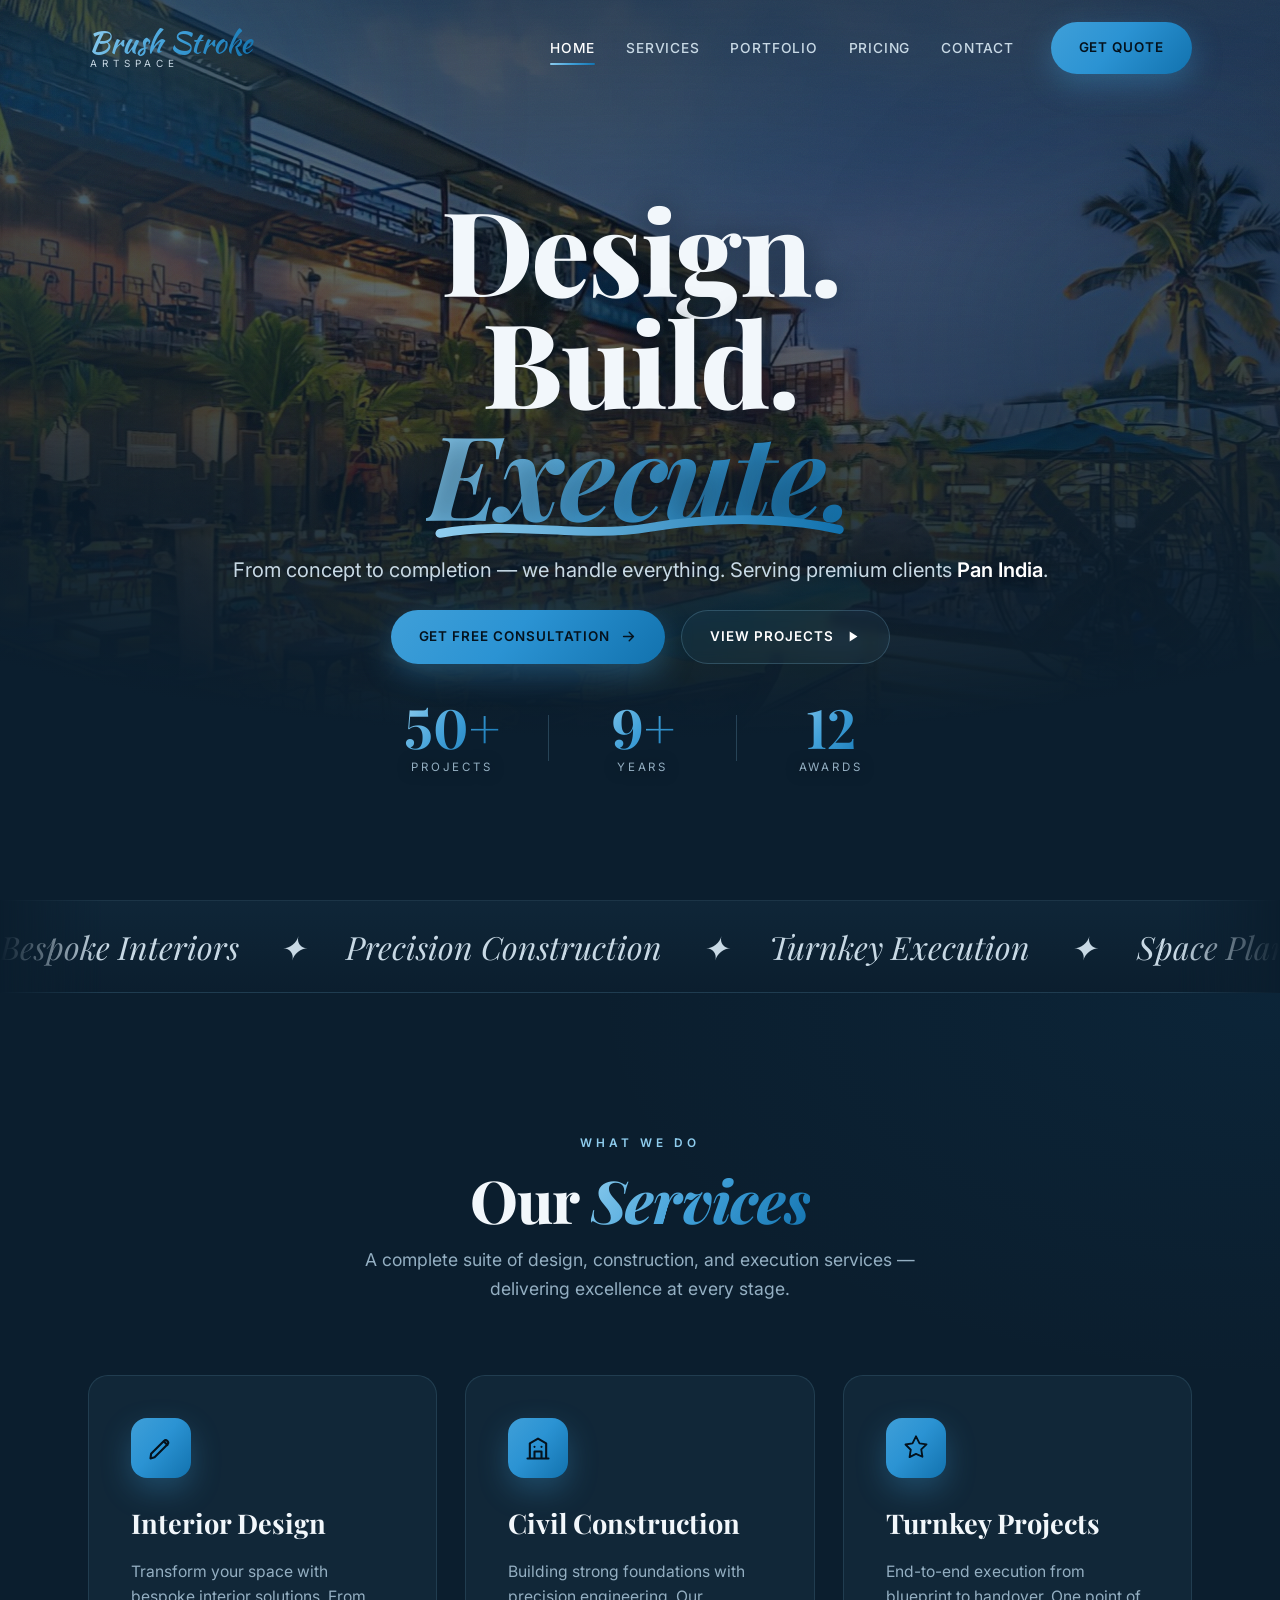
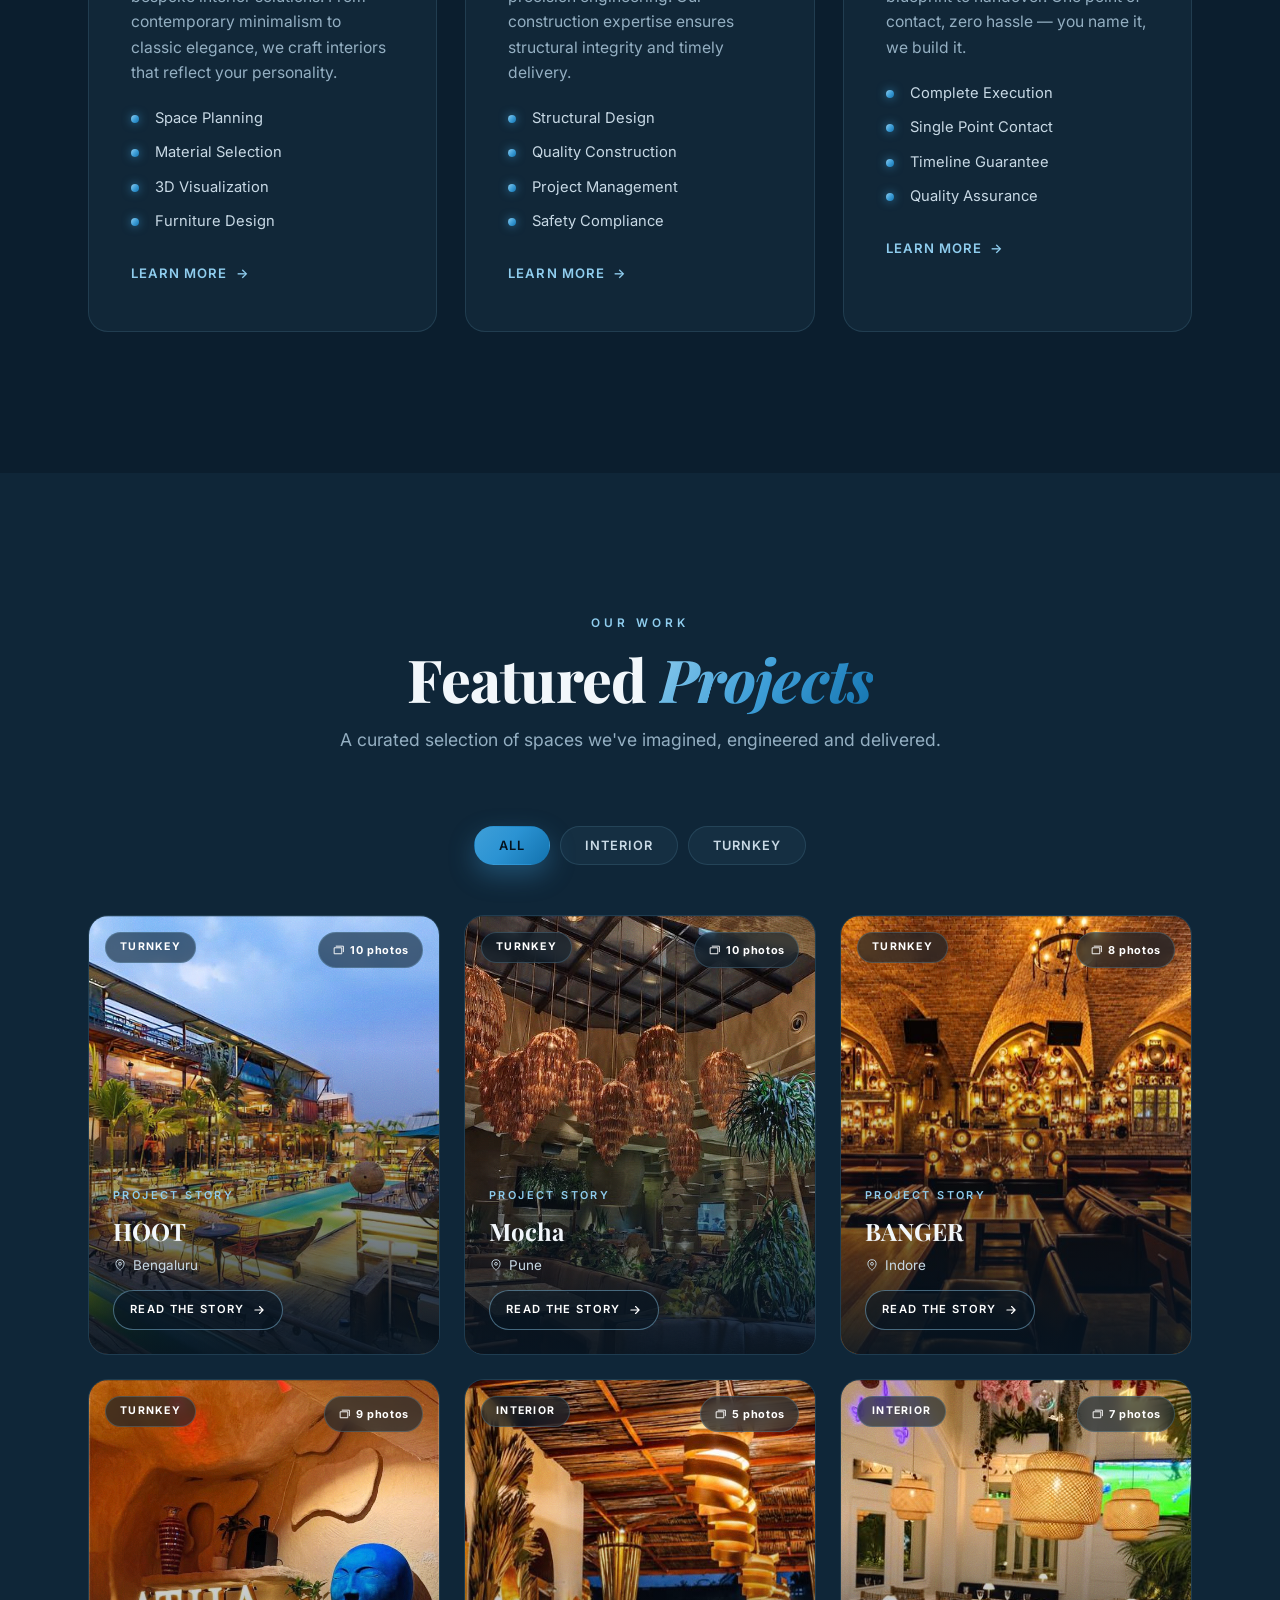
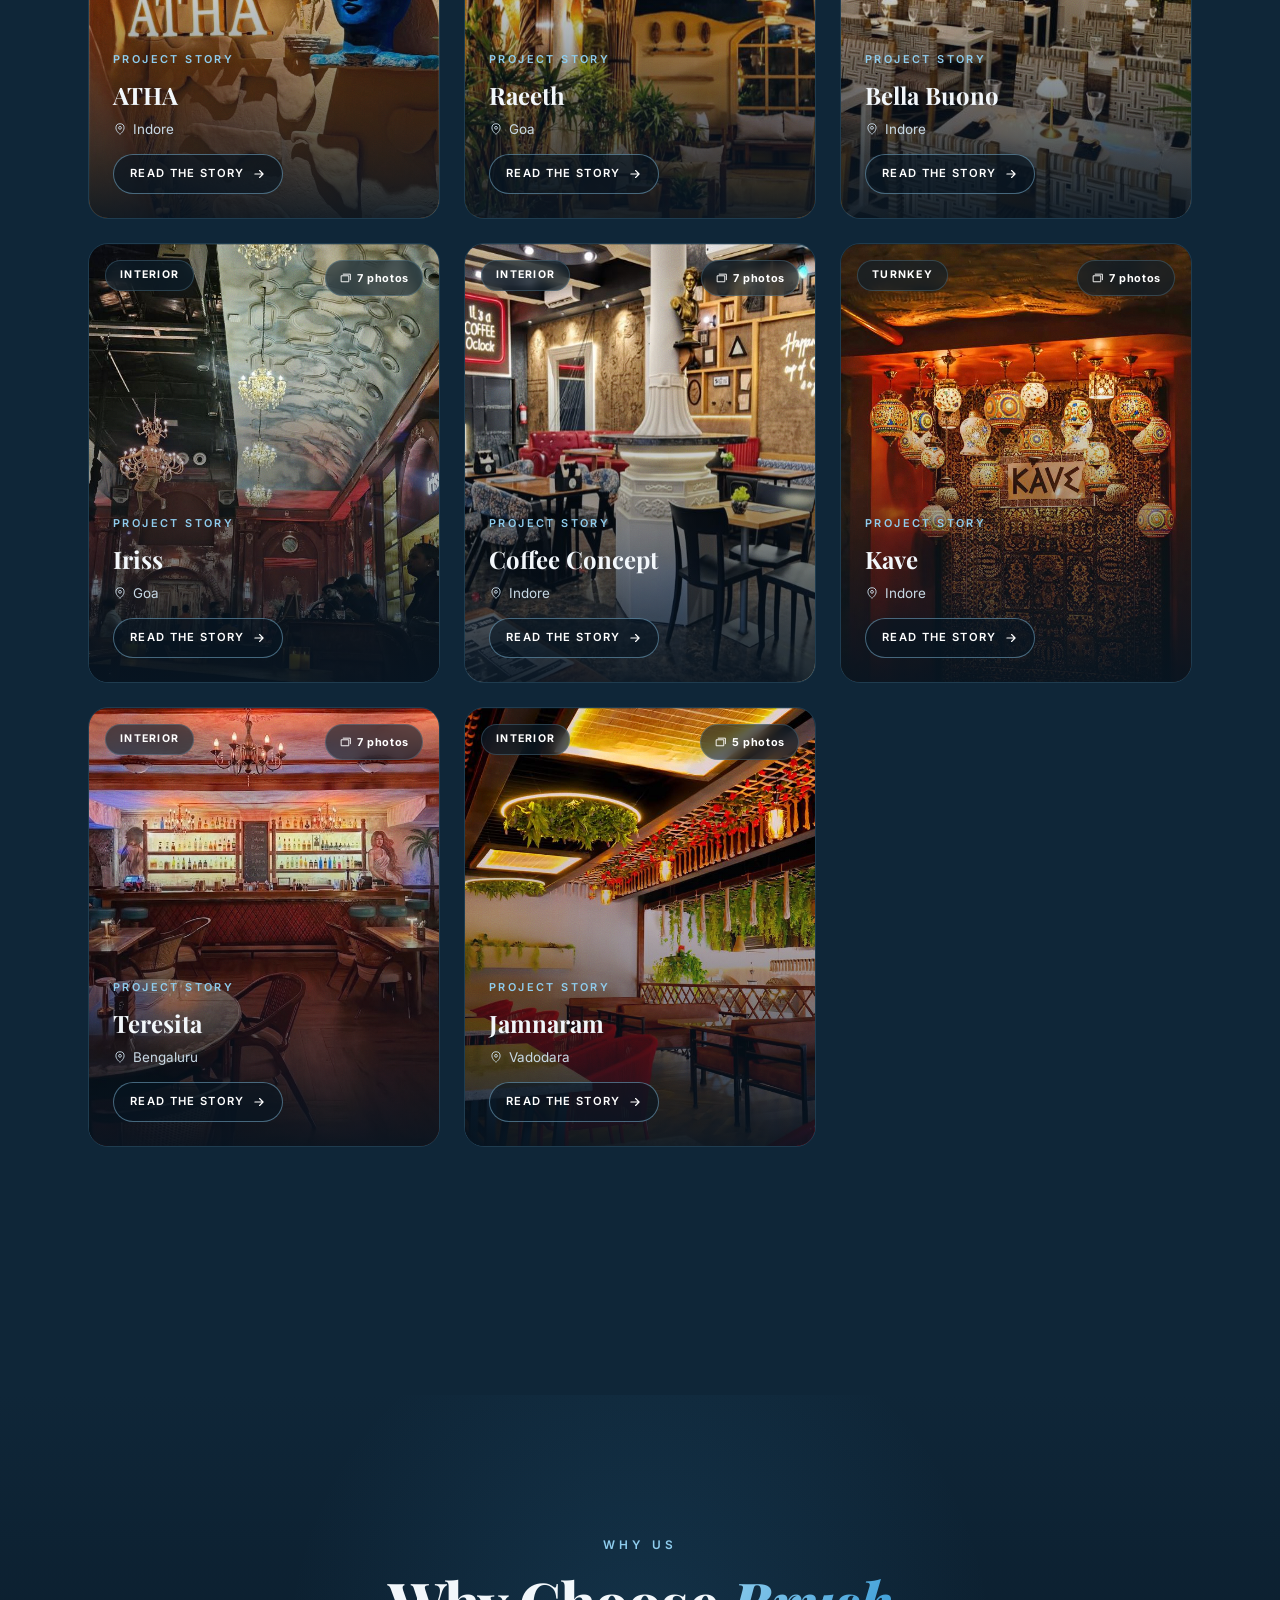
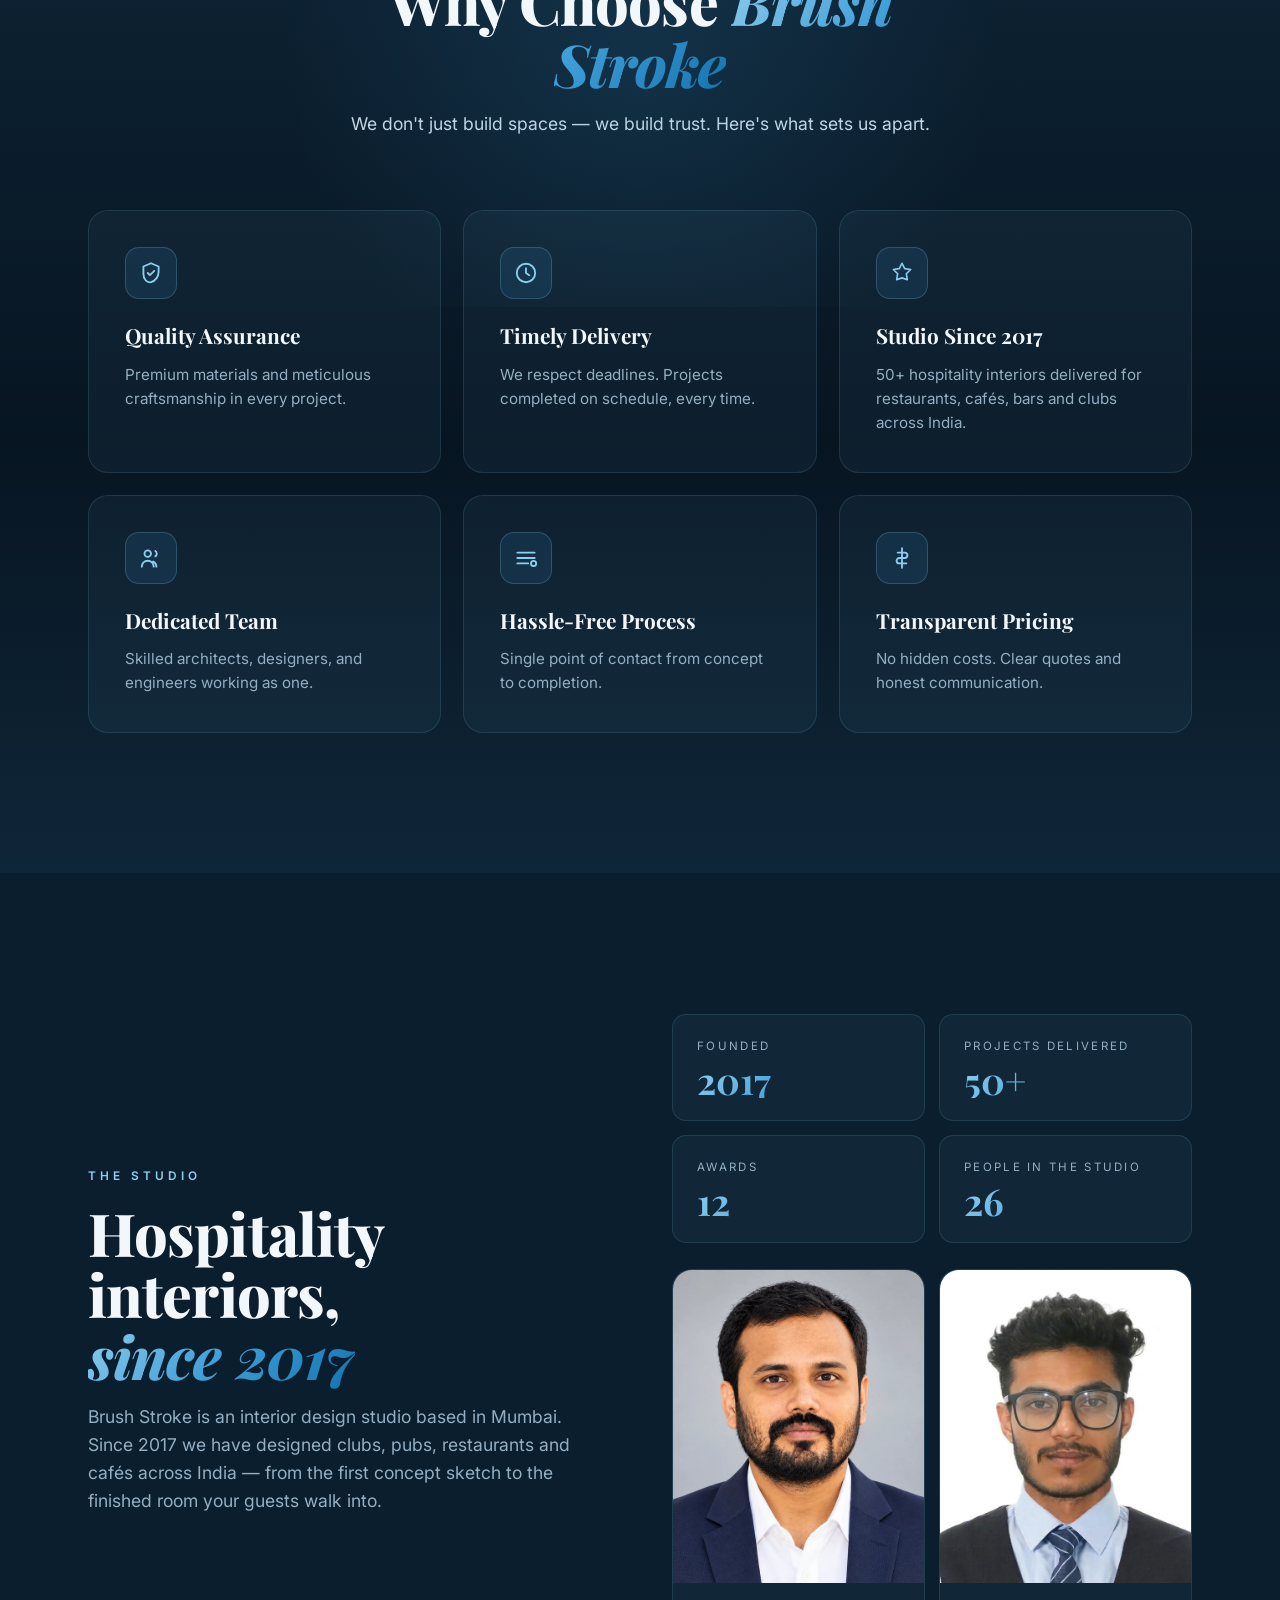
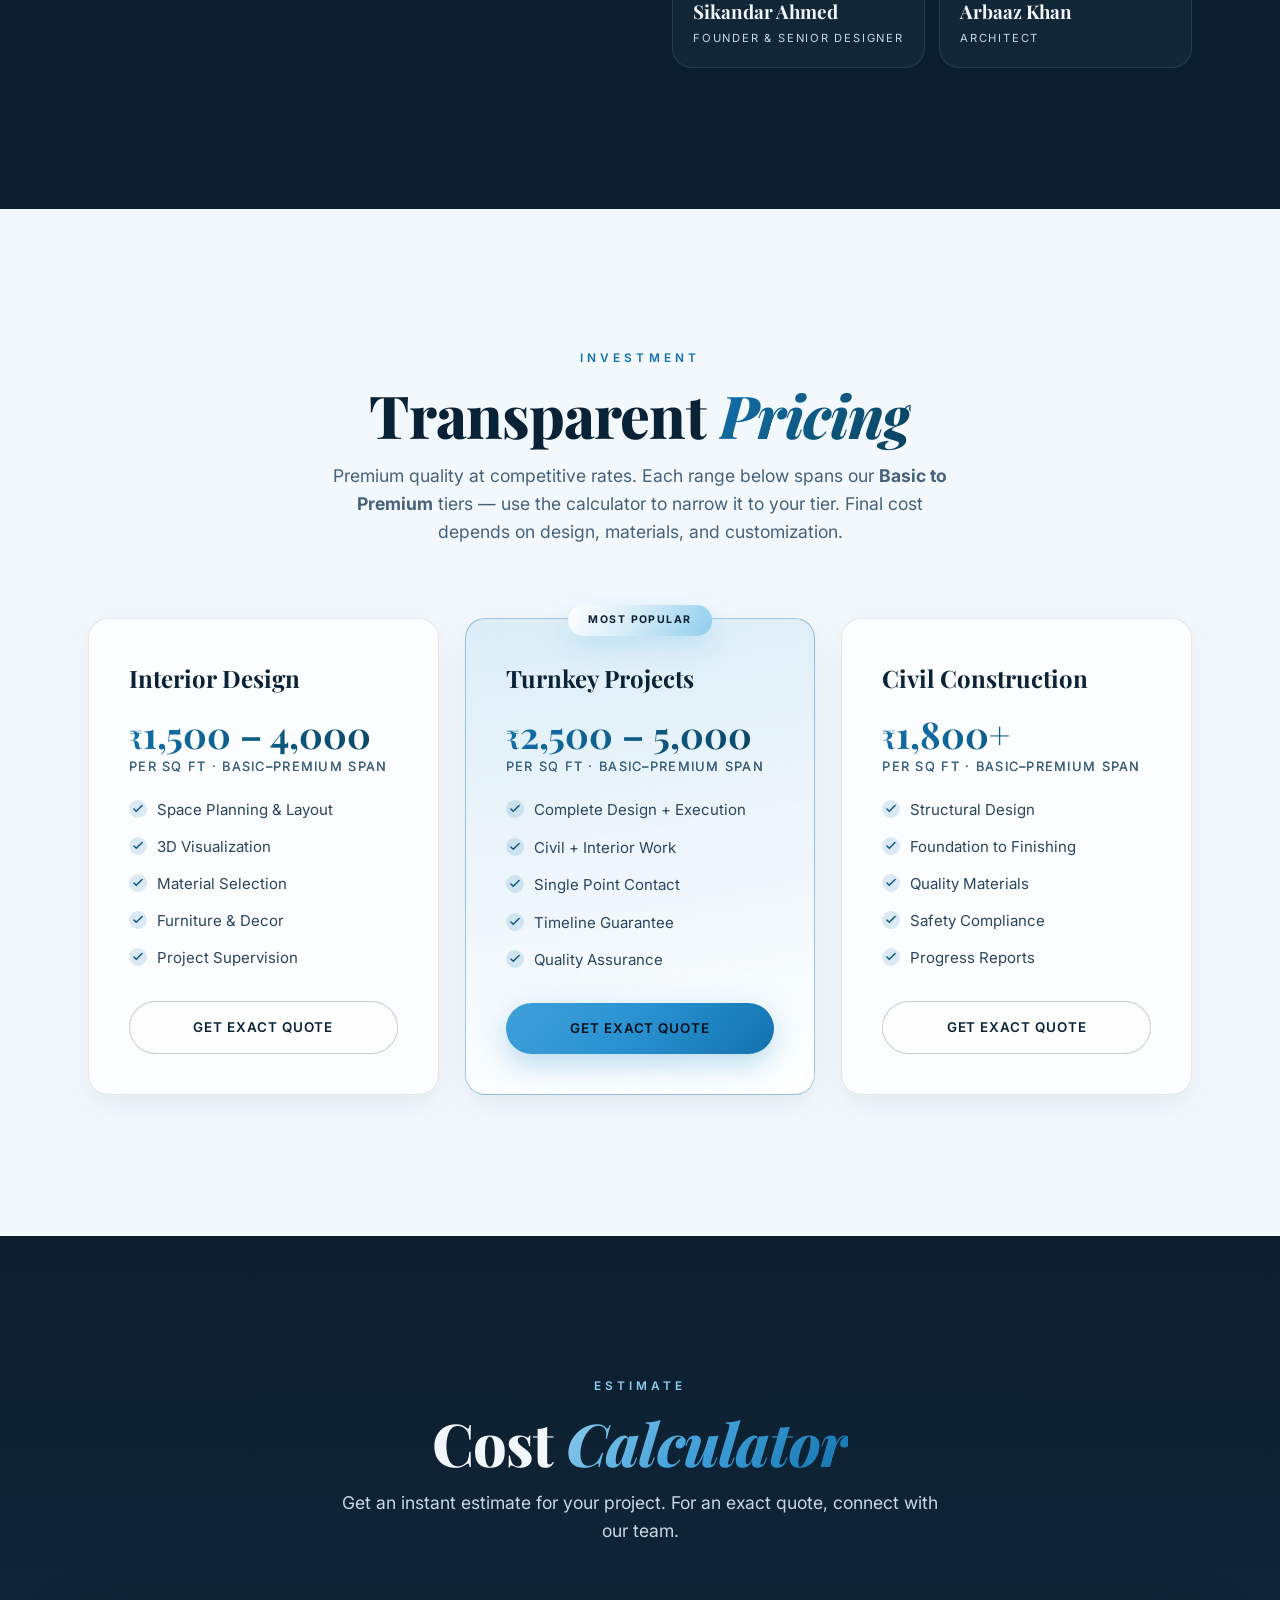
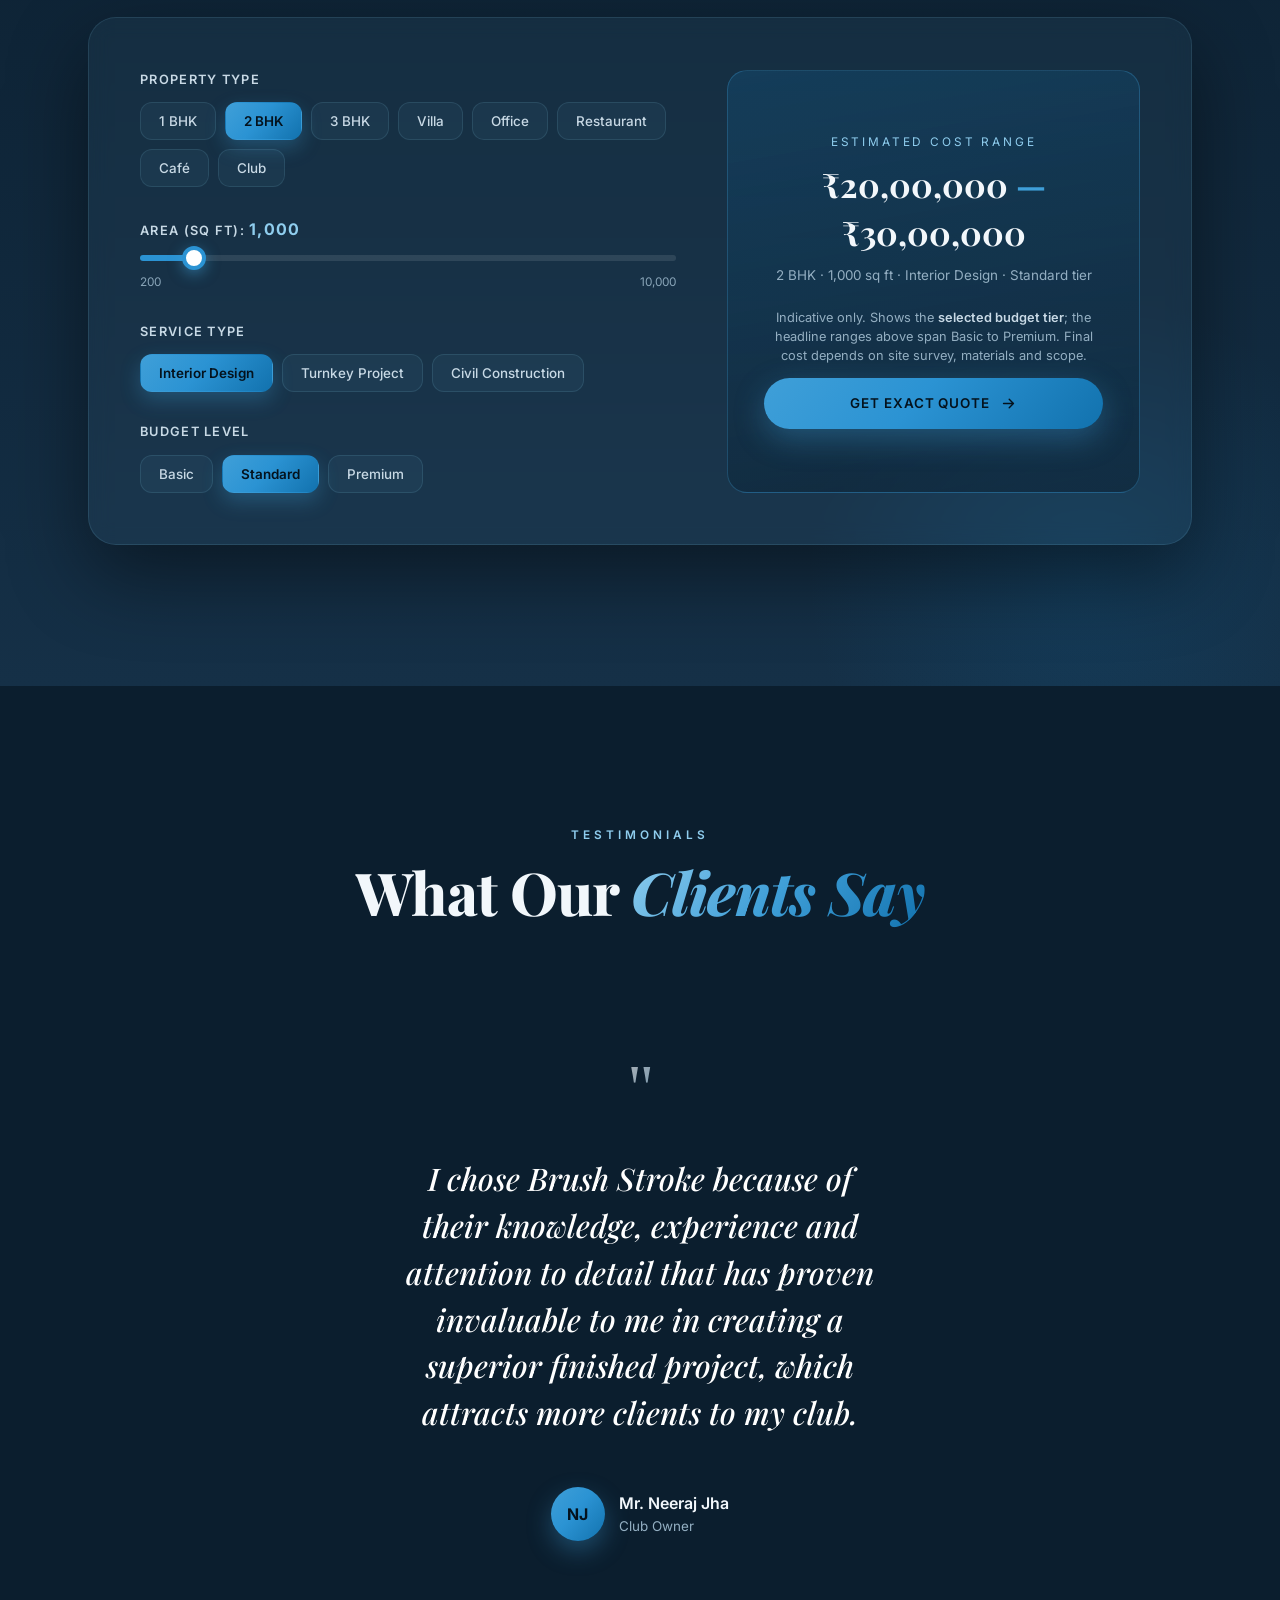
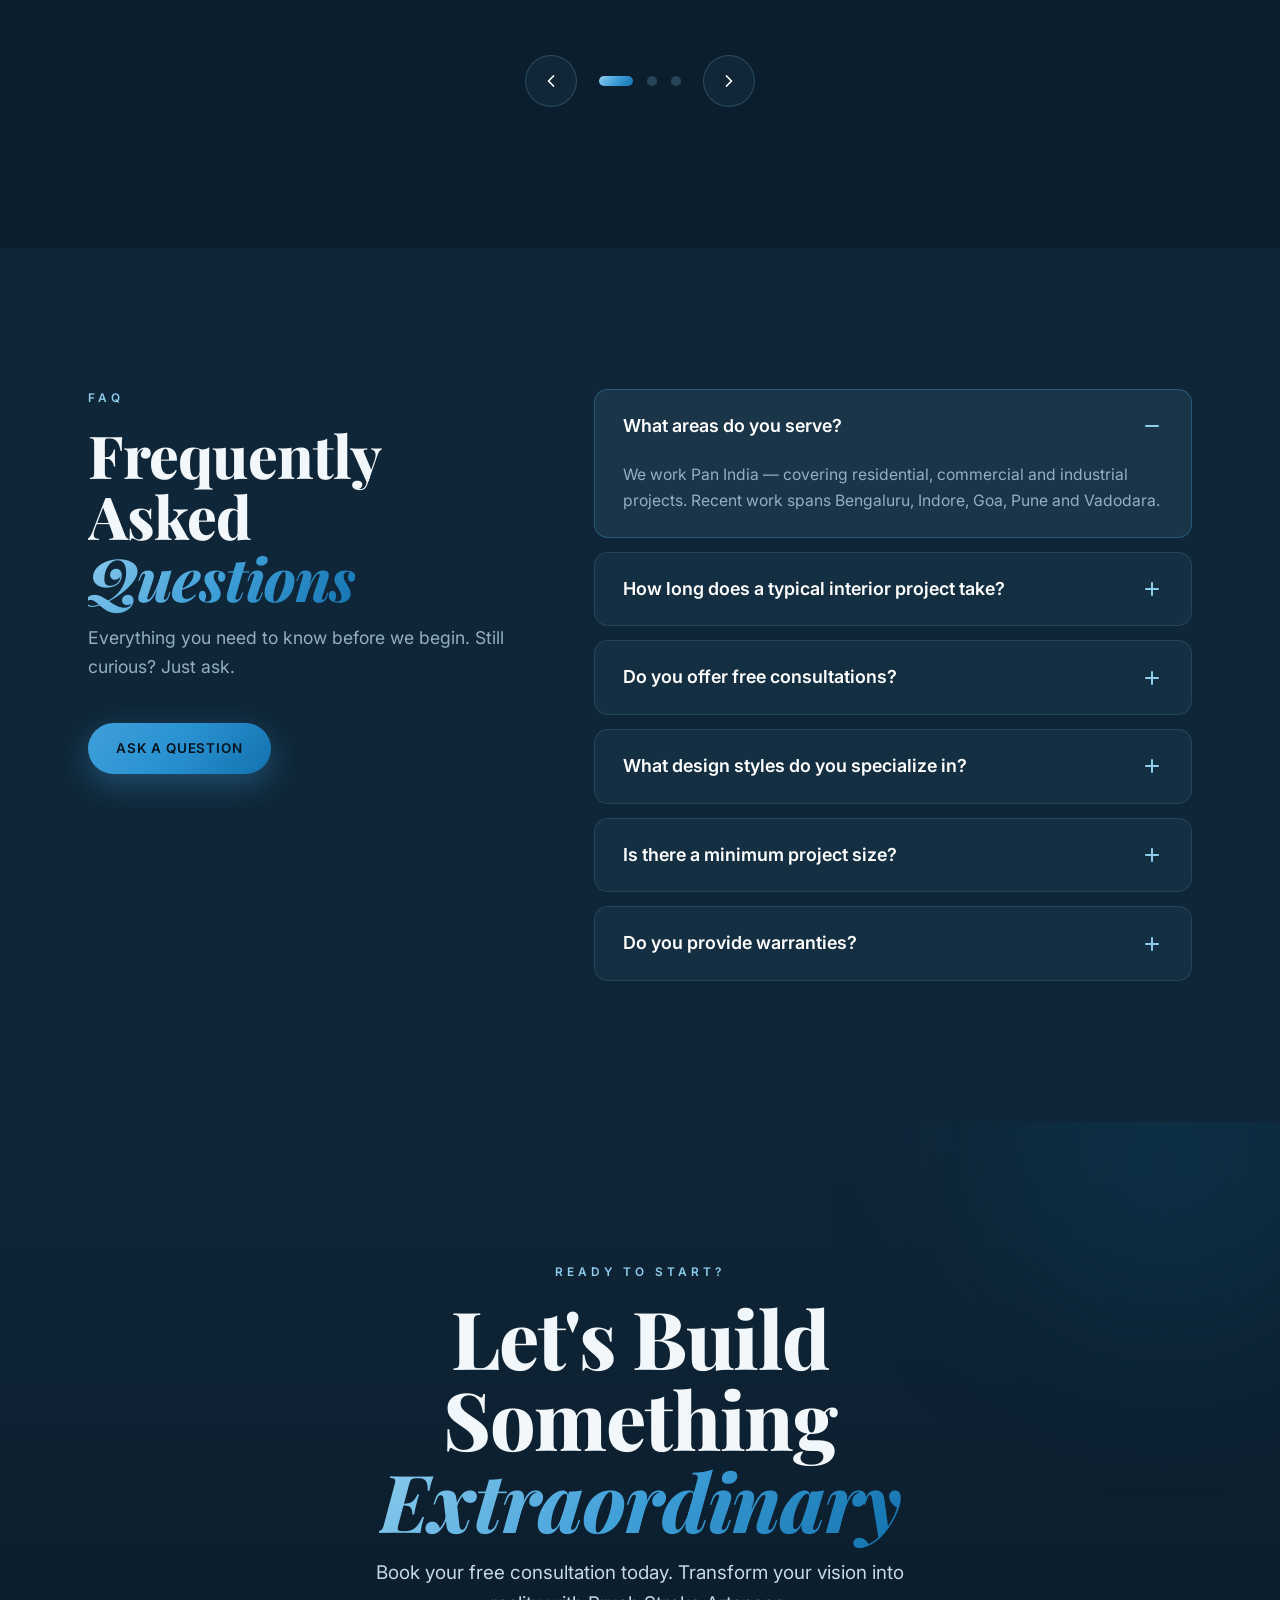
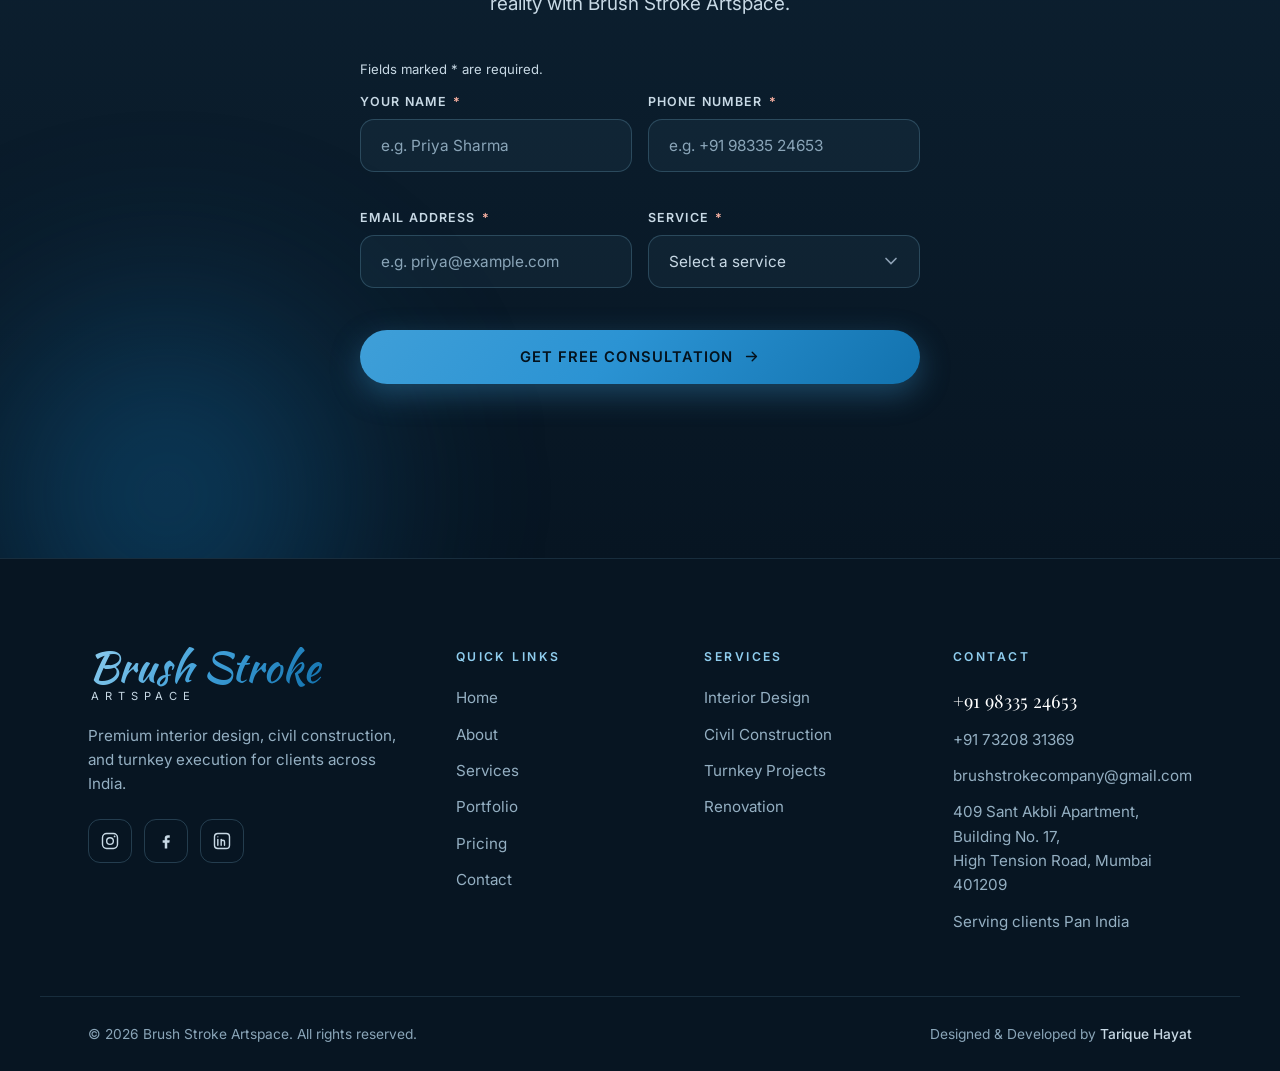
==== index.html @ a8adbb17 "added" ====
<!DOCTYPE html>
<html lang="en">
<head>
  <meta charset="UTF-8" />
  <script>document.documentElement.classList.add('js');</script>
  <meta name="viewport" content="width=device-width, initial-scale=1.0" />
  <!-- Back/Forward gets a plain crossfade instead of the forward fade-and-rise. Must run
       before first render: the cross-page transition is revealed on this (new) page. -->
  <script>addEventListener('pagereveal',function(e){var a=window.navigation&&navigation.activation;if(e.viewTransition&&a&&a.navigationType==='traverse')e.viewTransition.types.add('back')});</script>
  <meta name="theme-color" content="#0B1E2E" />
  <title>Brush Stroke — Restaurant, Café &amp; Bar Interior Designers, Mumbai</title>
  <meta name="description" content="Brush Stroke designs restaurants, cafés, bars and clubs across India — 50+ hospitality interiors since 2017. Studio in Mumbai. Book a consultation." />
  <meta property="og:title" content="Brush Stroke — Restaurant, Café &amp; Bar Interior Designers" />
  <meta property="og:description" content="50+ hospitality interiors for restaurants, cafés, bars and clubs across India since 2017. Studio in Mumbai." />
  <meta property="og:site_name" content="Brush Stroke" />
  <meta property="og:locale" content="en_IN" />
  <meta property="og:image" content="assets/og-image.jpg" />
  <meta property="og:image:width" content="1200" />
  <meta property="og:image:height" content="630" />
  <meta property="og:image:alt" content="Hoot Cafe &amp; Brewery, Bengaluru — interiors by Brush Stroke" />
  <meta name="twitter:card" content="summary_large_image" />
  <meta name="robots" content="index, follow, max-image-preview:large" />
  <meta property="og:type" content="website" />
  <link rel="icon" type="image/png" href="assets/favicon-64.png" />
  <link rel="apple-touch-icon" href="assets/apple-touch-icon.png" />
  <link rel="manifest" href="site.webmanifest" />
  <!-- Prerender a project page as soon as the visitor shows intent (hover on desktop, touch on
       phones): HTML, CSS and hero photo are ready, so the page fade starts at once. At most two
       pages are kept warm. Ignored by browsers without Speculation Rules. -->
  <script type="speculationrules">{"prerender":[{"where":{"href_matches":"/projects/*"},"eagerness":"moderate"}]}</script>
  <!-- SEO-21: only the 11 faces the page actually renders (measured via document.fonts) -->
  <!-- PERF P-04: start the first hero frame with the CSS, not after it; phones get the centre crop -->
  <link rel="preload" as="image" href="assets/portfolio/hoot/01.jpg" media="(min-aspect-ratio: 2/3)" fetchpriority="high" />
  <link rel="preload" as="image" href="assets/hero/hoot-01-m.jpg" media="(max-aspect-ratio: 2/3)" fetchpriority="high" />
  <link rel="preconnect" href="https://fonts.googleapis.com" />
  <link rel="preconnect" href="https://fonts.gstatic.com" crossorigin />
  <link href="https://fonts.googleapis.com/css2?family=Playfair+Display:ital,wght@0,400;0,700;0,800;1,500;1,700&family=Inter:wght@400;500;600;700;800&family=Kaushan+Script&display=swap" rel="stylesheet" />
  <link rel="stylesheet" href="styles.css?v=47f4d83a" />
  <!-- CLIENT PREVIEW ONLY: ?theme=light loads the proposed lighter palette.
       Remove this line (and theme-light.css) once the client decides. -->
  <script>if(/[?&]theme=light\b/.test(location.search))document.write('<link rel="stylesheet" href="theme-light.css?v=b44accf1" />');</script>
  <!-- SEO-8: structured data. Facts only from the studio's own site.
       TODO(domain): add "url", "@id", "image" and "logo" as ABSOLUTE URLs once the
       production domain is confirmed. -->
  <script type="application/ld+json">
  {
    "@context": "https://schema.org",
    "@type": [
      "LocalBusiness",
      "ProfessionalService"
    ],
    "name": "Brush Stroke Artspace",
    "alternateName": "Brush Stroke",
    "description": "Interior design studio for restaurants, cafés, bars and clubs across India. Founded in 2017, based in Mumbai.",
    "foundingDate": "2017",
    "founder": {
      "@type": "Person",
      "name": "Sikandar Ahmed",
      "jobTitle": "Founder & Senior Designer"
    },
    "employee": [
      {
        "@type": "Person",
        "name": "Arbaaz Khan",
        "jobTitle": "Architect"
      }
    ],
    "numberOfEmployees": {
      "@type": "QuantitativeValue",
      "value": 26
    },
    "telephone": "+91-98335-24653",
    "email": "brushstrokecompany@gmail.com",
    "address": {
      "@type": "PostalAddress",
      "streetAddress": "409 Sant Akbli Apartment, Building No. 17, High Tension Road",
      "addressLocality": "Mumbai",
      "addressRegion": "Maharashtra",
      "postalCode": "401209",
      "addressCountry": "IN"
    },
    "areaServed": {
      "@type": "Country",
      "name": "India"
    },
    "knowsAbout": [
      "Restaurant interior design",
      "Café interior design",
      "Bar and pub interior design",
      "Nightclub interior design",
      "Space planning",
      "Interior design consultation"
    ],
    "contactPoint": [
      {
        "@type": "ContactPoint",
        "telephone": "+91-98335-24653",
        "contactType": "customer service",
        "areaServed": "IN"
      },
      {
        "@type": "ContactPoint",
        "telephone": "+91-73208-31369",
        "contactType": "customer service",
        "areaServed": "IN"
      }
    ]
  }
  </script>
</head>
<body>
  <!-- ===================================================================
       QA-002 / QA-009 — CLAIMS PENDING OWNER APPROVAL
       SERVICE AREA — CONFIRMED BY OWNER: the business operates Pan India.
       Earlier copy said "Pune & Mumbai" throughout, which also contradicted the
       portfolio (projects in Bangalore, Indore, Goa, Vadodara and Pune; none in
       Mumbai). All service-area copy now reads Pan India. NOTE: the testimonial
       attributed to "Villa Owner, Mumbai" still has no matching Mumbai project.

       The following published statements are factual business claims that
       could NOT be independently verified during the QA audit. They are
       left exactly as the owner originally wrote them (nothing invented,
       nothing silently changed), but each requires written sign-off before
       production release:
         * "500+ Projects", "15+ Years", "98% Satisfaction"  (hero stats)
         * Named testimonials: Rahul Sharma, Priya Desai, Vikram Patel
           -> confirm these are real, consenting clients with permission
              to be quoted and attributed by name, role and city.
         * "Timeline Guarantee" / "45-90 days" / "4-8 months"  (FAQ + cards)
         * "warranties ... typically 1-10 years"                (FAQ)
         * "Quality Assurance", "Transparent Pricing", "no hidden costs"
       Guarantee/warranty wording in particular is contractual language and
       should be reviewed by the owner (and ideally legal counsel) with
       dependencies stated: scope, materials, site conditions, client
       approvals and third-party delays.
       =================================================================== -->

  <!-- ===================== PRELOADER ===================== -->
  <div class="preloader" id="preloader" aria-hidden="true">
    <span class="preloader__glow" aria-hidden="true"></span>
    <div class="preloader__inner">
      <div class="preloader__brand">
        <span class="preloader__script">
          <span class="preloader__ink">Brush Stroke</span>
          <span class="preloader__nibtrack" aria-hidden="true"><span class="preloader__nib"></span></span>
        </span>
        <svg class="preloader__underline" viewBox="0 0 440 26" preserveAspectRatio="none" aria-hidden="true">
          <path d="M8 16 C 90 6, 170 22, 250 13 S 400 4, 432 15" fill="none"
            stroke="url(#plg)" stroke-width="7" stroke-linecap="round"/>
          <defs><linearGradient id="plg" x1="0" y1="0" x2="1" y2="0">
            <stop offset="0" stop-color="#8FCDEE"/><stop offset="1" stop-color="#1272AE"/>
          </linearGradient></defs>
        </svg>
        <span class="preloader__sub">Artspace</span>
      </div>
      <div class="preloader__bar"><span></span></div>
      <p class="preloader__tag">Design&nbsp;· Build&nbsp;· Execute</p>
    </div>
  </div>


  <!-- ===================== SCROLL PROGRESS ===================== -->
  <div class="scroll-progress" id="scrollProgress" aria-hidden="true"></div>

  <!-- ===================== NAV ===================== -->
  <header class="nav" id="nav">
    <div class="container nav__wrap">
      <a href="#home" class="brand" aria-label="Brush Stroke Artspace home">
        <span class="brand__script">Brush Stroke</span>
        <span class="brand__sub">Artspace</span>
      </a>
      <nav class="nav__links" id="navLinks" aria-label="Primary">
        <a href="#home" class="nav__link is-active">Home</a>
        <a href="#services" class="nav__link">Services</a>
        <a href="#portfolio" class="nav__link">Portfolio</a>
        <a href="#pricing" class="nav__link">Pricing</a>
        <a href="#contact" class="nav__link">Contact</a>
        <a href="#contact" class="btn btn--primary nav__cta magnetic"><span>Get Quote</span></a>
      </nav>
      <button class="nav__toggle" id="navToggle" aria-label="Open menu" aria-expanded="false">
        <span></span><span></span><span></span>
      </button>
    </div>
  </header>

  <main>
    <!-- ===================== HERO ===================== -->
    <section class="hero" id="home">
      <div class="hero__bg" aria-hidden="true">
        <div class="hero__slides">
          <div class="hero__slide is-active" style="--slide:url('assets/portfolio/hoot/01.jpg');--slide-m:url('assets/hero/hoot-01-m.jpg')"></div>
          <div class="hero__slide" style="--slide:url('assets/portfolio/mocha/01.jpg');--slide-m:url('assets/hero/mocha-01-m.jpg')"></div>
          <div class="hero__slide" style="--slide:url('assets/portfolio/banger/01.jpg');--slide-m:url('assets/hero/banger-01-m.jpg')"></div>
          <div class="hero__slide" style="--slide:url('assets/portfolio/raeeth/01.jpg');--slide-m:url('assets/hero/raeeth-01-m.jpg')"></div>
          <div class="hero__slide" style="--slide:url('assets/portfolio/atha/02.jpg');--slide-m:url('assets/hero/atha-02-m.jpg')"></div>
        </div>
        <span class="hero__scrim"></span>
        <span class="blob blob--1"></span>
        <span class="blob blob--2"></span>
        <span class="blob blob--3"></span>
        <span class="grain"></span>
      </div>
      <!-- animated brush underline svg reused via class -->
      <div class="container hero__inner">
        <!-- SEO-5: the H1 is the strongest on-page signal, so it names the service and
             the sector. "Design. Build. Execute." stays as the visual tagline below it. -->
        <!-- SEO: the page's H1 stays in the markup for Google and screen readers,
             but is no longer shown on screen (removed from the design at the owner's request). -->
        <h1 class="sr-only">Restaurant, Café &amp; Bar Interior Designers in Mumbai</h1>
        <p class="hero__title">
          <span class="line reveal" data-reveal>Design.</span>
          <span class="line reveal" data-reveal data-delay="90">Build.</span>
          <span class="line line--accent reveal" data-reveal data-delay="180">
            Execute.
            <svg class="brush-underline" viewBox="0 0 420 36" preserveAspectRatio="none" aria-hidden="true">
              <path d="M6 24 C 80 10, 150 30, 220 18 S 360 8, 414 20" fill="none" stroke="url(#bg1)" stroke-width="9" stroke-linecap="round"/>
              <defs>
                <linearGradient id="bg1" x1="0" y1="0" x2="1" y2="0">
                  <stop offset="0" stop-color="#8FCDEE"/><stop offset="1" stop-color="#1272AE"/>
                </linearGradient>
              </defs>
            </svg>
          </span>
        </p>
        <p class="hero__lead reveal" data-reveal data-delay="260">
          From concept to completion — we handle everything. Serving premium clients
          <strong>Pan&nbsp;India</strong>.
        </p>
        <div class="hero__actions reveal" data-reveal data-delay="340">
          <a href="#contact" class="btn btn--primary magnetic"><span>Get Free Consultation</span>
            <svg viewBox="0 0 24 24" class="btn__ico"><path d="M5 12h14M13 6l6 6-6 6" fill="none" stroke="currentColor" stroke-width="2" stroke-linecap="round" stroke-linejoin="round"/></svg>
          </a>
          <a href="#portfolio" class="btn btn--ghost magnetic"><span>View Projects</span>
            <svg viewBox="0 0 24 24" class="btn__ico"><path d="M8 5v14l11-7z" fill="currentColor"/></svg>
          </a>
        </div>

        <div class="hero__stats">
          <!-- QA-001: the resting value in the DOM MUST be the real figure. The counter
               animates up from 0 at runtime; if JS, the observer or rAF never run, the
               correct number is still what the user (and any crawler) sees. Never "0".
               QA-002: these three figures are UNVERIFIED business claims pending owner sign-off. -->
          <div class="stat reveal" data-reveal data-delay="420">
            <span class="stat__num" data-count="50" data-suffix="+">50+</span>
            <span class="stat__label">Projects</span>
          </div>
          <span class="stat__divider" aria-hidden="true"></span>
          <div class="stat reveal" data-reveal data-delay="480">
            <span class="stat__num" data-count="9" data-since="2017" data-suffix="+">9+</span>
            <span class="stat__label">Years</span>
          </div>
          <span class="stat__divider" aria-hidden="true"></span>
          <div class="stat reveal" data-reveal data-delay="540">
            <span class="stat__num" data-count="12" data-suffix="">12</span>
            <span class="stat__label">Awards</span>
          </div>
        </div>
      </div>

      <a href="#services" class="scroll-cue" aria-label="Scroll to services">
        <span class="scroll-cue__mouse"><span></span></span>
        <span class="scroll-cue__txt">Scroll</span>
      </a>
    </section>

    <!-- ===================== MARQUEE ===================== -->
    <div class="marquee" aria-hidden="true">
      <div class="marquee__track">
        <span>Bespoke Interiors</span><span class="marquee__star">✦</span>
        <span>Precision Construction</span><span class="marquee__star">✦</span>
        <span>Turnkey Execution</span><span class="marquee__star">✦</span>
        <span>Space Planning</span><span class="marquee__star">✦</span>
        <span>3D Visualization</span><span class="marquee__star">✦</span>
        <span>Bespoke Interiors</span><span class="marquee__star">✦</span>
        <span>Precision Construction</span><span class="marquee__star">✦</span>
        <span>Turnkey Execution</span><span class="marquee__star">✦</span>
        <span>Space Planning</span><span class="marquee__star">✦</span>
        <span>3D Visualization</span><span class="marquee__star">✦</span>
      </div>
    </div>

    <!-- ===================== SERVICES ===================== -->
    <section class="section services" id="services">
      <div class="container">
        <header class="sec-head reveal" data-reveal>
          <span class="kicker">What We Do</span>
          <h2 class="sec-title">Our <em>Services</em></h2>
          <p class="sec-sub">A complete suite of design, construction, and execution services —
            delivering excellence at every stage.</p>
        </header>

        <div class="services__grid">
          <article class="svc reveal" data-reveal>
            <div class="svc__ico" aria-hidden="true">
              <svg viewBox="0 0 24 24"><path d="M3 21l3.5-1 11-11a2.1 2.1 0 0 0-3-3l-11 11L3 21zM14.5 6.5l3 3" fill="none" stroke="currentColor" stroke-width="1.8" stroke-linecap="round" stroke-linejoin="round"/></svg>
            </div>
            <h3 class="svc__title">Interior Design</h3>
            <p class="svc__desc">Transform your space with bespoke interior solutions. From contemporary
              minimalism to classic elegance, we craft interiors that reflect your personality.</p>
            <ul class="svc__list">
              <li>Space Planning</li><li>Material Selection</li>
              <li>3D Visualization</li><li>Furniture Design</li>
            </ul>
            <a href="#contact" class="link-more">Learn More <span>→</span></a>
          </article>

          <article class="svc reveal" data-reveal data-delay="110">
            <div class="svc__ico" aria-hidden="true">
              <svg viewBox="0 0 24 24"><path d="M3 21h18M5 21V8l7-4 7 4v13M9 21v-6h6v6M9 11h.01M15 11h.01" fill="none" stroke="currentColor" stroke-width="1.8" stroke-linecap="round" stroke-linejoin="round"/></svg>
            </div>
            <h3 class="svc__title">Civil Construction</h3>
            <p class="svc__desc">Building strong foundations with precision engineering. Our construction
              expertise ensures structural integrity and timely delivery.</p>
            <ul class="svc__list">
              <li>Structural Design</li><li>Quality Construction</li>
              <li>Project Management</li><li>Safety Compliance</li>
            </ul>
            <a href="#contact" class="link-more">Learn More <span>→</span></a>
          </article>

          <article class="svc reveal" data-reveal data-delay="220">
            <div class="svc__ico" aria-hidden="true">
              <svg viewBox="0 0 24 24"><path d="M12 2l3 6 6 .9-4.5 4.3 1 6.3L12 17l-5.5 2.8 1-6.3L3 9l6-.9z" fill="none" stroke="currentColor" stroke-width="1.6" stroke-linejoin="round"/></svg>
            </div>
            <h3 class="svc__title">Turnkey Projects</h3>
            <p class="svc__desc">End-to-end execution from blueprint to handover. One point of contact,
              zero hassle — you name it, we build it.</p>
            <ul class="svc__list">
              <li>Complete Execution</li><li>Single Point Contact</li>
              <li>Timeline Guarantee</li><li>Quality Assurance</li>
            </ul>
            <a href="#contact" class="link-more">Learn More <span>→</span></a>
          </article>
        </div>
      </div>
    </section>

    <!-- ===================== PORTFOLIO ===================== -->
    <section class="section portfolio" id="portfolio">
      <div class="container">
        <header class="sec-head reveal" data-reveal>
          <span class="kicker">Our Work</span>
          <h2 class="sec-title">Featured <em>Projects</em></h2>
          <p class="sec-sub">A curated selection of spaces we've imagined, engineered and delivered.</p>
        </header>

        <!-- QA-011: these are toggle buttons, not tabs. aria-pressed conveys state
             non-visually, so "active" isn't communicated by colour alone. -->
        <div class="filters reveal" data-reveal role="group" aria-label="Filter projects by category">
          <button type="button" class="filter is-active" data-filter="all" aria-pressed="true">All</button>
          <button type="button" class="filter" data-filter="interior" aria-pressed="false">Interior</button>
          <button type="button" class="filter" data-filter="turnkey" aria-pressed="false">Turnkey</button>
        </div>

        <div class="port-grid" id="portGrid">
          <!-- PORTFOLIO:START (generated by scripts/build-portfolio.js — do not edit by hand) -->
      <article class="port port--story reveal" data-reveal="port" data-delay="0" data-cat="turnkey" data-idx="0">
      <a class="port__open" href="projects/hoot/" aria-label="HOOT, Bengaluru — read the project story"></a>
      <div class="port__art is-loading" style="--lqip:url('[data-uri]')">
        <img class="port__img is-on" src="assets/portfolio/hoot/thumb/01.jpg" alt="HOOT — interior design by Brush Stroke, Bengaluru" loading="lazy" decoding="async" />
        <img class="port__img" alt="" aria-hidden="true" decoding="async" />
      </div>
      <div class="port__ticks" aria-hidden="true"><i></i><i></i><i></i><i></i><i></i><i></i><i></i><i></i><i></i><i></i></div>
      <div class="port__shade"></div>
      <span class="port__tag">Turnkey</span>
      <button class="port__count port__count--btn" type="button" data-gallery aria-label="View 10 photos of HOOT"><svg viewBox="0 0 24 24" width="13" height="13" aria-hidden="true"><path d="M4 7h14v11H4zM7 4h14v11" fill="none" stroke="currentColor" stroke-width="1.7" stroke-linejoin="round"/></svg><span>10 photos</span></button>
      <div class="port__view"><svg viewBox="0 0 24 24"><path d="M7 17L17 7M9 7h8v8" fill="none" stroke="currentColor" stroke-width="2" stroke-linecap="round" stroke-linejoin="round"/></svg></div>
      <div class="port__body">
        <span class="port__cat">Project Story</span>
        <h3 class="port__title">HOOT</h3>
        <p class="port__loc">
          <svg viewBox="0 0 24 24" width="14" height="14" style="flex:0 0 14px"><path d="M12 21s-7-5.2-7-11a7 7 0 0 1 14 0c0 5.8-7 11-7 11z" fill="none" stroke="currentColor" stroke-width="1.6"/><circle cx="12" cy="10" r="2.4" fill="none" stroke="currentColor" stroke-width="1.6"/></svg>
          Bengaluru
        </p>
        <span class="port__story" aria-hidden="true">Read the story<svg viewBox="0 0 24 24" width="14" height="14"><path d="M5 12h14M13 6l6 6-6 6" fill="none" stroke="currentColor" stroke-width="2" stroke-linecap="round" stroke-linejoin="round"/></svg></span>
      </div>
      </article>
      <article class="port port--story reveal" data-reveal="port" data-delay="110" data-cat="turnkey" data-idx="1">
      <a class="port__open" href="projects/mocha/" aria-label="Mocha, Pune — read the project story"></a>
      <div class="port__art is-loading" style="--lqip:url('[data-uri]')">
        <img class="port__img is-on" src="assets/portfolio/mocha/thumb/01.jpg" alt="Mocha — interior design by Brush Stroke, Pune" loading="lazy" decoding="async" />
        <img class="port__img" alt="" aria-hidden="true" decoding="async" />
      </div>
      <div class="port__ticks" aria-hidden="true"><i></i><i></i><i></i><i></i><i></i><i></i><i></i><i></i><i></i><i></i></div>
      <div class="port__shade"></div>
      <span class="port__tag">Turnkey</span>
      <button class="port__count port__count--btn" type="button" data-gallery aria-label="View 10 photos of Mocha"><svg viewBox="0 0 24 24" width="13" height="13" aria-hidden="true"><path d="M4 7h14v11H4zM7 4h14v11" fill="none" stroke="currentColor" stroke-width="1.7" stroke-linejoin="round"/></svg><span>10 photos</span></button>
      <div class="port__view"><svg viewBox="0 0 24 24"><path d="M7 17L17 7M9 7h8v8" fill="none" stroke="currentColor" stroke-width="2" stroke-linecap="round" stroke-linejoin="round"/></svg></div>
      <div class="port__body">
        <span class="port__cat">Project Story</span>
        <h3 class="port__title">Mocha</h3>
        <p class="port__loc">
          <svg viewBox="0 0 24 24" width="14" height="14" style="flex:0 0 14px"><path d="M12 21s-7-5.2-7-11a7 7 0 0 1 14 0c0 5.8-7 11-7 11z" fill="none" stroke="currentColor" stroke-width="1.6"/><circle cx="12" cy="10" r="2.4" fill="none" stroke="currentColor" stroke-width="1.6"/></svg>
          Pune
        </p>
        <span class="port__story" aria-hidden="true">Read the story<svg viewBox="0 0 24 24" width="14" height="14"><path d="M5 12h14M13 6l6 6-6 6" fill="none" stroke="currentColor" stroke-width="2" stroke-linecap="round" stroke-linejoin="round"/></svg></span>
      </div>
      </article>
      <article class="port port--story reveal" data-reveal="port" data-delay="220" data-cat="turnkey" data-idx="2">
      <a class="port__open" href="projects/banger/" aria-label="BANGER, Indore — read the project story"></a>
      <div class="port__art is-loading" style="--lqip:url('[data-uri]')">
        <img class="port__img is-on" src="assets/portfolio/banger/thumb/01.jpg" alt="BANGER — interior design by Brush Stroke, Indore" loading="lazy" decoding="async" />
        <img class="port__img" alt="" aria-hidden="true" decoding="async" />
      </div>
      <div class="port__ticks" aria-hidden="true"><i></i><i></i><i></i><i></i><i></i><i></i><i></i><i></i></div>
      <div class="port__shade"></div>
      <span class="port__tag">Turnkey</span>
      <button class="port__count port__count--btn" type="button" data-gallery aria-label="View 8 photos of BANGER"><svg viewBox="0 0 24 24" width="13" height="13" aria-hidden="true"><path d="M4 7h14v11H4zM7 4h14v11" fill="none" stroke="currentColor" stroke-width="1.7" stroke-linejoin="round"/></svg><span>8 photos</span></button>
      <div class="port__view"><svg viewBox="0 0 24 24"><path d="M7 17L17 7M9 7h8v8" fill="none" stroke="currentColor" stroke-width="2" stroke-linecap="round" stroke-linejoin="round"/></svg></div>
      <div class="port__body">
        <span class="port__cat">Project Story</span>
        <h3 class="port__title">BANGER</h3>
        <p class="port__loc">
          <svg viewBox="0 0 24 24" width="14" height="14" style="flex:0 0 14px"><path d="M12 21s-7-5.2-7-11a7 7 0 0 1 14 0c0 5.8-7 11-7 11z" fill="none" stroke="currentColor" stroke-width="1.6"/><circle cx="12" cy="10" r="2.4" fill="none" stroke="currentColor" stroke-width="1.6"/></svg>
          Indore
        </p>
        <span class="port__story" aria-hidden="true">Read the story<svg viewBox="0 0 24 24" width="14" height="14"><path d="M5 12h14M13 6l6 6-6 6" fill="none" stroke="currentColor" stroke-width="2" stroke-linecap="round" stroke-linejoin="round"/></svg></span>
      </div>
      </article>
      <article class="port port--story reveal" data-reveal="port" data-delay="0" data-cat="turnkey" data-idx="3">
      <a class="port__open" href="projects/atha/" aria-label="ATHA, Indore — read the project story"></a>
      <div class="port__art is-loading" style="--lqip:url('[data-uri]')">
        <img class="port__img is-on" src="assets/portfolio/atha/thumb/01.jpg" alt="ATHA — interior design by Brush Stroke, Indore" loading="lazy" decoding="async" />
        <img class="port__img" alt="" aria-hidden="true" decoding="async" />
      </div>
      <div class="port__ticks" aria-hidden="true"><i></i><i></i><i></i><i></i><i></i><i></i><i></i><i></i><i></i></div>
      <div class="port__shade"></div>
      <span class="port__tag">Turnkey</span>
      <button class="port__count port__count--btn" type="button" data-gallery aria-label="View 9 photos of ATHA"><svg viewBox="0 0 24 24" width="13" height="13" aria-hidden="true"><path d="M4 7h14v11H4zM7 4h14v11" fill="none" stroke="currentColor" stroke-width="1.7" stroke-linejoin="round"/></svg><span>9 photos</span></button>
      <div class="port__view"><svg viewBox="0 0 24 24"><path d="M7 17L17 7M9 7h8v8" fill="none" stroke="currentColor" stroke-width="2" stroke-linecap="round" stroke-linejoin="round"/></svg></div>
      <div class="port__body">
        <span class="port__cat">Project Story</span>
        <h3 class="port__title">ATHA</h3>
        <p class="port__loc">
          <svg viewBox="0 0 24 24" width="14" height="14" style="flex:0 0 14px"><path d="M12 21s-7-5.2-7-11a7 7 0 0 1 14 0c0 5.8-7 11-7 11z" fill="none" stroke="currentColor" stroke-width="1.6"/><circle cx="12" cy="10" r="2.4" fill="none" stroke="currentColor" stroke-width="1.6"/></svg>
          Indore
        </p>
        <span class="port__story" aria-hidden="true">Read the story<svg viewBox="0 0 24 24" width="14" height="14"><path d="M5 12h14M13 6l6 6-6 6" fill="none" stroke="currentColor" stroke-width="2" stroke-linecap="round" stroke-linejoin="round"/></svg></span>
      </div>
      </article>
      <article class="port port--story reveal" data-reveal="port" data-delay="110" data-cat="interior" data-idx="4">
      <a class="port__open" href="projects/raeeth/" aria-label="Raeeth, Goa — read the project story"></a>
      <div class="port__art is-loading" style="--lqip:url('[data-uri]')">
        <img class="port__img is-on" src="assets/portfolio/raeeth/thumb/01.jpg" alt="Raeeth — interior design by Brush Stroke, Goa" loading="lazy" decoding="async" />
        <img class="port__img" alt="" aria-hidden="true" decoding="async" />
      </div>
      <div class="port__ticks" aria-hidden="true"><i></i><i></i><i></i><i></i><i></i></div>
      <div class="port__shade"></div>
      <span class="port__tag">Interior</span>
      <button class="port__count port__count--btn" type="button" data-gallery aria-label="View 5 photos of Raeeth"><svg viewBox="0 0 24 24" width="13" height="13" aria-hidden="true"><path d="M4 7h14v11H4zM7 4h14v11" fill="none" stroke="currentColor" stroke-width="1.7" stroke-linejoin="round"/></svg><span>5 photos</span></button>
      <div class="port__view"><svg viewBox="0 0 24 24"><path d="M7 17L17 7M9 7h8v8" fill="none" stroke="currentColor" stroke-width="2" stroke-linecap="round" stroke-linejoin="round"/></svg></div>
      <div class="port__body">
        <span class="port__cat">Project Story</span>
        <h3 class="port__title">Raeeth</h3>
        <p class="port__loc">
          <svg viewBox="0 0 24 24" width="14" height="14" style="flex:0 0 14px"><path d="M12 21s-7-5.2-7-11a7 7 0 0 1 14 0c0 5.8-7 11-7 11z" fill="none" stroke="currentColor" stroke-width="1.6"/><circle cx="12" cy="10" r="2.4" fill="none" stroke="currentColor" stroke-width="1.6"/></svg>
          Goa
        </p>
        <span class="port__story" aria-hidden="true">Read the story<svg viewBox="0 0 24 24" width="14" height="14"><path d="M5 12h14M13 6l6 6-6 6" fill="none" stroke="currentColor" stroke-width="2" stroke-linecap="round" stroke-linejoin="round"/></svg></span>
      </div>
      </article>
      <article class="port port--story reveal" data-reveal="port" data-delay="220" data-cat="interior" data-idx="5">
      <a class="port__open" href="projects/bella-buono/" aria-label="Bella Buono, Indore — read the project story"></a>
      <div class="port__art is-loading" style="--lqip:url('[data-uri]')">
        <img class="port__img is-on" src="assets/portfolio/bella-buono/thumb/01.jpg" alt="Bella Buono — interior design by Brush Stroke, Indore" loading="lazy" decoding="async" />
        <img class="port__img" alt="" aria-hidden="true" decoding="async" />
      </div>
      <div class="port__ticks" aria-hidden="true"><i></i><i></i><i></i><i></i><i></i><i></i><i></i></div>
      <div class="port__shade"></div>
      <span class="port__tag">Interior</span>
      <button class="port__count port__count--btn" type="button" data-gallery aria-label="View 7 photos of Bella Buono"><svg viewBox="0 0 24 24" width="13" height="13" aria-hidden="true"><path d="M4 7h14v11H4zM7 4h14v11" fill="none" stroke="currentColor" stroke-width="1.7" stroke-linejoin="round"/></svg><span>7 photos</span></button>
      <div class="port__view"><svg viewBox="0 0 24 24"><path d="M7 17L17 7M9 7h8v8" fill="none" stroke="currentColor" stroke-width="2" stroke-linecap="round" stroke-linejoin="round"/></svg></div>
      <div class="port__body">
        <span class="port__cat">Project Story</span>
        <h3 class="port__title">Bella Buono</h3>
        <p class="port__loc">
          <svg viewBox="0 0 24 24" width="14" height="14" style="flex:0 0 14px"><path d="M12 21s-7-5.2-7-11a7 7 0 0 1 14 0c0 5.8-7 11-7 11z" fill="none" stroke="currentColor" stroke-width="1.6"/><circle cx="12" cy="10" r="2.4" fill="none" stroke="currentColor" stroke-width="1.6"/></svg>
          Indore
        </p>
        <span class="port__story" aria-hidden="true">Read the story<svg viewBox="0 0 24 24" width="14" height="14"><path d="M5 12h14M13 6l6 6-6 6" fill="none" stroke="currentColor" stroke-width="2" stroke-linecap="round" stroke-linejoin="round"/></svg></span>
      </div>
      </article>
      <article class="port port--story reveal" data-reveal="port" data-delay="0" data-cat="interior" data-idx="6">
      <a class="port__open" href="projects/iriss/" aria-label="Iriss, Goa — read the project story"></a>
      <div class="port__art is-loading" style="--lqip:url('[data-uri]')">
        <img class="port__img is-on" src="assets/portfolio/iriss/thumb/01.jpg" alt="Iriss — interior design by Brush Stroke, Goa" loading="lazy" decoding="async" />
        <img class="port__img" alt="" aria-hidden="true" decoding="async" />
      </div>
      <div class="port__ticks" aria-hidden="true"><i></i><i></i><i></i><i></i><i></i><i></i><i></i></div>
      <div class="port__shade"></div>
      <span class="port__tag">Interior</span>
      <button class="port__count port__count--btn" type="button" data-gallery aria-label="View 7 photos of Iriss"><svg viewBox="0 0 24 24" width="13" height="13" aria-hidden="true"><path d="M4 7h14v11H4zM7 4h14v11" fill="none" stroke="currentColor" stroke-width="1.7" stroke-linejoin="round"/></svg><span>7 photos</span></button>
      <div class="port__view"><svg viewBox="0 0 24 24"><path d="M7 17L17 7M9 7h8v8" fill="none" stroke="currentColor" stroke-width="2" stroke-linecap="round" stroke-linejoin="round"/></svg></div>
      <div class="port__body">
        <span class="port__cat">Project Story</span>
        <h3 class="port__title">Iriss</h3>
        <p class="port__loc">
          <svg viewBox="0 0 24 24" width="14" height="14" style="flex:0 0 14px"><path d="M12 21s-7-5.2-7-11a7 7 0 0 1 14 0c0 5.8-7 11-7 11z" fill="none" stroke="currentColor" stroke-width="1.6"/><circle cx="12" cy="10" r="2.4" fill="none" stroke="currentColor" stroke-width="1.6"/></svg>
          Goa
        </p>
        <span class="port__story" aria-hidden="true">Read the story<svg viewBox="0 0 24 24" width="14" height="14"><path d="M5 12h14M13 6l6 6-6 6" fill="none" stroke="currentColor" stroke-width="2" stroke-linecap="round" stroke-linejoin="round"/></svg></span>
      </div>
      </article>
      <article class="port port--story reveal" data-reveal="port" data-delay="110" data-cat="interior" data-idx="7">
      <a class="port__open" href="projects/coffee-concept/" aria-label="Coffee Concept, Indore — read the project story"></a>
      <div class="port__art is-loading" style="--lqip:url('[data-uri]')">
        <img class="port__img is-on" src="assets/portfolio/coffee-concept/thumb/01.jpg" alt="Coffee Concept — interior design by Brush Stroke, Indore" loading="lazy" decoding="async" />
        <img class="port__img" alt="" aria-hidden="true" decoding="async" />
      </div>
      <div class="port__ticks" aria-hidden="true"><i></i><i></i><i></i><i></i><i></i><i></i><i></i></div>
      <div class="port__shade"></div>
      <span class="port__tag">Interior</span>
      <button class="port__count port__count--btn" type="button" data-gallery aria-label="View 7 photos of Coffee Concept"><svg viewBox="0 0 24 24" width="13" height="13" aria-hidden="true"><path d="M4 7h14v11H4zM7 4h14v11" fill="none" stroke="currentColor" stroke-width="1.7" stroke-linejoin="round"/></svg><span>7 photos</span></button>
      <div class="port__view"><svg viewBox="0 0 24 24"><path d="M7 17L17 7M9 7h8v8" fill="none" stroke="currentColor" stroke-width="2" stroke-linecap="round" stroke-linejoin="round"/></svg></div>
      <div class="port__body">
        <span class="port__cat">Project Story</span>
        <h3 class="port__title">Coffee Concept</h3>
        <p class="port__loc">
          <svg viewBox="0 0 24 24" width="14" height="14" style="flex:0 0 14px"><path d="M12 21s-7-5.2-7-11a7 7 0 0 1 14 0c0 5.8-7 11-7 11z" fill="none" stroke="currentColor" stroke-width="1.6"/><circle cx="12" cy="10" r="2.4" fill="none" stroke="currentColor" stroke-width="1.6"/></svg>
          Indore
        </p>
        <span class="port__story" aria-hidden="true">Read the story<svg viewBox="0 0 24 24" width="14" height="14"><path d="M5 12h14M13 6l6 6-6 6" fill="none" stroke="currentColor" stroke-width="2" stroke-linecap="round" stroke-linejoin="round"/></svg></span>
      </div>
      </article>
      <article class="port port--story reveal" data-reveal="port" data-delay="220" data-cat="turnkey" data-idx="8">
      <a class="port__open" href="projects/kave/" aria-label="Kave, Indore — read the project story"></a>
      <div class="port__art is-loading" style="--lqip:url('[data-uri]')">
        <img class="port__img is-on" src="assets/portfolio/kave/thumb/01.jpg" alt="Kave — interior design by Brush Stroke, Indore" loading="lazy" decoding="async" />
        <img class="port__img" alt="" aria-hidden="true" decoding="async" />
      </div>
      <div class="port__ticks" aria-hidden="true"><i></i><i></i><i></i><i></i><i></i><i></i><i></i></div>
      <div class="port__shade"></div>
      <span class="port__tag">Turnkey</span>
      <button class="port__count port__count--btn" type="button" data-gallery aria-label="View 7 photos of Kave"><svg viewBox="0 0 24 24" width="13" height="13" aria-hidden="true"><path d="M4 7h14v11H4zM7 4h14v11" fill="none" stroke="currentColor" stroke-width="1.7" stroke-linejoin="round"/></svg><span>7 photos</span></button>
      <div class="port__view"><svg viewBox="0 0 24 24"><path d="M7 17L17 7M9 7h8v8" fill="none" stroke="currentColor" stroke-width="2" stroke-linecap="round" stroke-linejoin="round"/></svg></div>
      <div class="port__body">
        <span class="port__cat">Project Story</span>
        <h3 class="port__title">Kave</h3>
        <p class="port__loc">
          <svg viewBox="0 0 24 24" width="14" height="14" style="flex:0 0 14px"><path d="M12 21s-7-5.2-7-11a7 7 0 0 1 14 0c0 5.8-7 11-7 11z" fill="none" stroke="currentColor" stroke-width="1.6"/><circle cx="12" cy="10" r="2.4" fill="none" stroke="currentColor" stroke-width="1.6"/></svg>
          Indore
        </p>
        <span class="port__story" aria-hidden="true">Read the story<svg viewBox="0 0 24 24" width="14" height="14"><path d="M5 12h14M13 6l6 6-6 6" fill="none" stroke="currentColor" stroke-width="2" stroke-linecap="round" stroke-linejoin="round"/></svg></span>
      </div>
      </article>
      <article class="port port--story reveal" data-reveal="port" data-delay="0" data-cat="interior" data-idx="9">
      <a class="port__open" href="projects/teresita/" aria-label="Teresita, Bengaluru — read the project story"></a>
      <div class="port__art is-loading" style="--lqip:url('[data-uri]')">
        <img class="port__img is-on" src="assets/portfolio/teresita/thumb/01.jpg" alt="Teresita — interior design by Brush Stroke, Bengaluru" loading="lazy" decoding="async" />
        <img class="port__img" alt="" aria-hidden="true" decoding="async" />
      </div>
      <div class="port__ticks" aria-hidden="true"><i></i><i></i><i></i><i></i><i></i><i></i><i></i></div>
      <div class="port__shade"></div>
      <span class="port__tag">Interior</span>
      <button class="port__count port__count--btn" type="button" data-gallery aria-label="View 7 photos of Teresita"><svg viewBox="0 0 24 24" width="13" height="13" aria-hidden="true"><path d="M4 7h14v11H4zM7 4h14v11" fill="none" stroke="currentColor" stroke-width="1.7" stroke-linejoin="round"/></svg><span>7 photos</span></button>
      <div class="port__view"><svg viewBox="0 0 24 24"><path d="M7 17L17 7M9 7h8v8" fill="none" stroke="currentColor" stroke-width="2" stroke-linecap="round" stroke-linejoin="round"/></svg></div>
      <div class="port__body">
        <span class="port__cat">Project Story</span>
        <h3 class="port__title">Teresita</h3>
        <p class="port__loc">
          <svg viewBox="0 0 24 24" width="14" height="14" style="flex:0 0 14px"><path d="M12 21s-7-5.2-7-11a7 7 0 0 1 14 0c0 5.8-7 11-7 11z" fill="none" stroke="currentColor" stroke-width="1.6"/><circle cx="12" cy="10" r="2.4" fill="none" stroke="currentColor" stroke-width="1.6"/></svg>
          Bengaluru
        </p>
        <span class="port__story" aria-hidden="true">Read the story<svg viewBox="0 0 24 24" width="14" height="14"><path d="M5 12h14M13 6l6 6-6 6" fill="none" stroke="currentColor" stroke-width="2" stroke-linecap="round" stroke-linejoin="round"/></svg></span>
      </div>
      </article>
      <article class="port port--story reveal" data-reveal="port" data-delay="110" data-cat="interior" data-idx="10">
      <a class="port__open" href="projects/jamnaram/" aria-label="Jamnaram, Vadodara — read the project story"></a>
      <div class="port__art is-loading" style="--lqip:url('[data-uri]')">
        <img class="port__img is-on" src="assets/portfolio/jamnaram/thumb/01.jpg" alt="Jamnaram — interior design by Brush Stroke, Vadodara" loading="lazy" decoding="async" />
        <img class="port__img" alt="" aria-hidden="true" decoding="async" />
      </div>
      <div class="port__ticks" aria-hidden="true"><i></i><i></i><i></i><i></i><i></i></div>
      <div class="port__shade"></div>
      <span class="port__tag">Interior</span>
      <button class="port__count port__count--btn" type="button" data-gallery aria-label="View 5 photos of Jamnaram"><svg viewBox="0 0 24 24" width="13" height="13" aria-hidden="true"><path d="M4 7h14v11H4zM7 4h14v11" fill="none" stroke="currentColor" stroke-width="1.7" stroke-linejoin="round"/></svg><span>5 photos</span></button>
      <div class="port__view"><svg viewBox="0 0 24 24"><path d="M7 17L17 7M9 7h8v8" fill="none" stroke="currentColor" stroke-width="2" stroke-linecap="round" stroke-linejoin="round"/></svg></div>
      <div class="port__body">
        <span class="port__cat">Project Story</span>
        <h3 class="port__title">Jamnaram</h3>
        <p class="port__loc">
          <svg viewBox="0 0 24 24" width="14" height="14" style="flex:0 0 14px"><path d="M12 21s-7-5.2-7-11a7 7 0 0 1 14 0c0 5.8-7 11-7 11z" fill="none" stroke="currentColor" stroke-width="1.6"/><circle cx="12" cy="10" r="2.4" fill="none" stroke="currentColor" stroke-width="1.6"/></svg>
          Vadodara
        </p>
        <span class="port__story" aria-hidden="true">Read the story<svg viewBox="0 0 24 24" width="14" height="14"><path d="M5 12h14M13 6l6 6-6 6" fill="none" stroke="currentColor" stroke-width="2" stroke-linecap="round" stroke-linejoin="round"/></svg></span>
      </div>
      </article>
          <!-- PORTFOLIO:END -->
        </div>
        <!-- QA-007: graceful empty state instead of a silently blank grid -->
        <p class="port-empty" id="portEmpty" hidden role="status">
          No projects in this category yet. <a href="#contact">Talk to us about your project →</a>
        </p>
        <p class="port-count sr-only" id="portCount" role="status" aria-live="polite"></p>

        <div class="portfolio__cta reveal" data-reveal>
          <a href="#contact" class="btn btn--ghost magnetic"><span>Start Your Project</span>
            <svg viewBox="0 0 24 24" class="btn__ico"><path d="M5 12h14M13 6l6 6-6 6" fill="none" stroke="currentColor" stroke-width="2" stroke-linecap="round" stroke-linejoin="round"/></svg>
          </a>
        </div>
      </div>
    </section>

    <!-- ===================== WHY US ===================== -->
    <section class="section why" id="why">
      <div class="why__glow" aria-hidden="true"></div>
      <div class="container">
        <header class="sec-head sec-head--light reveal" data-reveal>
          <span class="kicker">Why Us</span>
          <h2 class="sec-title">Why Choose <em>Brush Stroke</em></h2>
          <p class="sec-sub">We don't just build spaces — we build trust. Here's what sets us apart.</p>
        </header>

        <div class="why__grid">
          <article class="why-card reveal" data-reveal>
            <div class="why-card__ico"><svg viewBox="0 0 24 24"><path d="M9 12l2 2 4-4M12 3l7 3v5c0 4.4-3 8.3-7 9.5C8 21.3 5 17.4 5 13V6l7-3z" fill="none" stroke="currentColor" stroke-width="1.7" stroke-linecap="round" stroke-linejoin="round"/></svg></div>
            <h3>Quality Assurance</h3>
            <p>Premium materials and meticulous craftsmanship in every project.</p>
          </article>
          <article class="why-card reveal" data-reveal data-delay="80">
            <div class="why-card__ico"><svg viewBox="0 0 24 24"><circle cx="12" cy="12" r="8.5" fill="none" stroke="currentColor" stroke-width="1.7"/><path d="M12 7.5V12l3 2" fill="none" stroke="currentColor" stroke-width="1.7" stroke-linecap="round"/></svg></div>
            <h3>Timely Delivery</h3>
            <p>We respect deadlines. Projects completed on schedule, every time.</p>
          </article>
          <article class="why-card reveal" data-reveal data-delay="160">
            <div class="why-card__ico"><svg viewBox="0 0 24 24"><path d="M12 3l2.5 5 5.5.8-4 3.9.9 5.5L12 16.5 7.1 18.2l.9-5.5-4-3.9L9.5 8z" fill="none" stroke="currentColor" stroke-width="1.5" stroke-linejoin="round"/></svg></div>
            <h3>Studio Since 2017</h3>
            <p>50+ hospitality interiors delivered for restaurants, cafés, bars and clubs across India.</p>
          </article>
          <article class="why-card reveal" data-reveal data-delay="40">
            <div class="why-card__ico"><svg viewBox="0 0 24 24"><circle cx="9" cy="8" r="3" fill="none" stroke="currentColor" stroke-width="1.7"/><path d="M3.5 20a5.5 5.5 0 0 1 11 0M16 5.5a3 3 0 0 1 0 5M17 20a5.4 5.4 0 0 0-3-4.8" fill="none" stroke="currentColor" stroke-width="1.7" stroke-linecap="round"/></svg></div>
            <h3>Dedicated Team</h3>
            <p>Skilled architects, designers, and engineers working as one.</p>
          </article>
          <article class="why-card reveal" data-reveal data-delay="120">
            <div class="why-card__ico"><svg viewBox="0 0 24 24"><path d="M4 7h16M4 12h16M4 17h10" fill="none" stroke="currentColor" stroke-width="1.7" stroke-linecap="round"/><circle cx="19" cy="17" r="2.4" fill="none" stroke="currentColor" stroke-width="1.7"/></svg></div>
            <h3>Hassle-Free Process</h3>
            <p>Single point of contact from concept to completion.</p>
          </article>
          <article class="why-card reveal" data-reveal data-delay="200">
            <div class="why-card__ico"><svg viewBox="0 0 24 24"><path d="M12 3v18M8 7h6.5a2.5 2.5 0 0 1 0 5H9.5a2.5 2.5 0 0 0 0 5H16" fill="none" stroke="currentColor" stroke-width="1.7" stroke-linecap="round" stroke-linejoin="round"/></svg></div>
            <h3>Transparent Pricing</h3>
            <p>No hidden costs. Clear quotes and honest communication.</p>
          </article>
        </div>
      </div>
    </section>

    <!-- ===================== ABOUT ===================== -->
    <!-- SEO-23..27 (E-E-A-T): real people and verifiable facts behind the business.
         Source: the studio's own site (owner-authorised). Film-set credits are NOT
         included — their attribution (studio vs. founder) is still unconfirmed. -->
    <section class="section about" id="about">
      <div class="container about__wrap">
        <header class="sec-head sec-head--left reveal" data-reveal>
          <span class="kicker">The Studio</span>
          <h2 class="sec-title">Hospitality interiors,<br/><em>since 2017</em></h2>
          <p class="sec-sub">Brush Stroke is an interior design studio based in Mumbai. Since 2017
            we have designed clubs, pubs, restaurants and cafés across India — from the first
            concept sketch to the finished room your guests walk into.</p>
        </header>
        <div class="about__body reveal" data-reveal data-delay="120">
          <dl class="about__facts">
            <div><dt>Founded</dt><dd>2017</dd></div>
            <div><dt>Projects delivered</dt><dd>50+</dd></div>
            <div><dt>Awards</dt><dd>12</dd></div>
            <div><dt>People in the studio</dt><dd>26</dd></div>
          </dl>
          <!-- Team cards. To add a portrait, save it as the file named in `src`
               (portrait 4:5, about 600x750 px). Until the file exists the image removes
               itself and the initials monogram shows instead. -->
          <ul class="team" aria-label="Studio leadership">
            <li class="team-card">
              <button class="team-card__photo" type="button" data-initials="SA"
                aria-expanded="false" aria-controls="bio-sikandar" aria-label="About Sikandar Ahmed">
                <img src="assets/team/sikandar-ahmed.jpg" alt="Sikandar Ahmed, Founder and Senior Designer at Brush Stroke Artspace"
                  width="600" height="750" loading="lazy" decoding="async" onerror="this.remove()" />
              </button>
              <div class="team-card__body">
                <strong class="team-card__name">Sikandar Ahmed</strong>
                <span class="team-card__role">Founder &amp; Senior Designer</span>
              </div>
              <!-- Bio pop-up: shows on hover (desktop), on tap (phones) or Enter (keyboard). -->
              <div class="team-card__bio" id="bio-sikandar">
                <span class="team-card__bio-role">Founder &amp; Senior Designer</span>
                <strong class="team-card__bio-name" aria-hidden="true">Sikandar Ahmed</strong>
                <p>Founded Brush Stroke in 2017 and has led 50+ hospitality interiors across India,
                  taking each one from the first concept sketch to the final styling.</p>
                <p class="team-card__skills">Concept design · Materials · Turnkey delivery</p>
              </div>
            </li>
            <li class="team-card">
              <button class="team-card__photo" type="button" data-initials="AK"
                aria-expanded="false" aria-controls="bio-arbaaz" aria-label="About Arbaaz Khan">
                <img src="assets/team/arbaaz-khan.jpg" alt="Arbaaz Khan, Architect at Brush Stroke Artspace"
                  width="600" height="750" loading="lazy" decoding="async" onerror="this.remove()" />
              </button>
              <div class="team-card__body">
                <strong class="team-card__name">Arbaaz Khan</strong>
                <span class="team-card__role">Architect</span>
              </div>
              <div class="team-card__bio" id="bio-arbaaz">
                <span class="team-card__bio-role">Architect</span>
                <strong class="team-card__bio-name" aria-hidden="true">Arbaaz Khan</strong>
                <p>Turns every concept into buildable architecture: layouts, façades and structure,
                  so each restaurant, café and bar works as well as it looks.</p>
                <p class="team-card__skills">Space planning · Façades · Site coordination</p>
              </div>
            </li>
          </ul>
        </div>
      </div>
    </section>

    <!-- ===================== PRICING ===================== -->
    <section class="section pricing" id="pricing">
      <div class="container">
        <header class="sec-head reveal" data-reveal>
          <span class="kicker">Investment</span>
          <h2 class="sec-title">Transparent <em>Pricing</em></h2>
          <p class="sec-sub">Premium quality at competitive rates. Each range below spans our
            <strong>Basic to Premium</strong> tiers — use the calculator to narrow it to your tier.
            Final cost depends on design, materials, and customization.</p>
        </header>

        <div class="price-grid">
          <article class="price reveal" data-reveal>
            <h3 class="price__name">Interior Design</h3>
            <div class="price__amt"><span class="price__cur">₹</span>1,500 – 4,000
              <span class="price__unit">per sq ft · Basic–Premium span</span></div>
            <ul class="price__list">
              <li>Space Planning &amp; Layout</li>
              <li>3D Visualization</li>
              <li>Material Selection</li>
              <li>Furniture &amp; Decor</li>
              <li>Project Supervision</li>
            </ul>
            <a href="#calculator" class="btn btn--ghost btn--block magnetic"><span>Get Exact Quote</span></a>
          </article>

          <article class="price price--featured reveal" data-reveal data-delay="100">
            <span class="price__badge">Most Popular</span>
            <h3 class="price__name">Turnkey Projects</h3>
            <div class="price__amt"><span class="price__cur">₹</span>2,500 – 5,000
              <span class="price__unit">per sq ft · Basic–Premium span</span></div>
            <ul class="price__list">
              <li>Complete Design + Execution</li>
              <li>Civil + Interior Work</li>
              <li>Single Point Contact</li>
              <li>Timeline Guarantee</li>
              <li>Quality Assurance</li>
            </ul>
            <a href="#calculator" class="btn btn--primary btn--block magnetic"><span>Get Exact Quote</span></a>
          </article>

          <article class="price reveal" data-reveal data-delay="200">
            <h3 class="price__name">Civil Construction</h3>
            <div class="price__amt"><span class="price__cur">₹</span>1,800+
              <span class="price__unit">per sq ft · Basic–Premium span</span></div>
            <ul class="price__list">
              <li>Structural Design</li>
              <li>Foundation to Finishing</li>
              <li>Quality Materials</li>
              <li>Safety Compliance</li>
              <li>Progress Reports</li>
            </ul>
            <a href="#calculator" class="btn btn--ghost btn--block magnetic"><span>Get Exact Quote</span></a>
          </article>
        </div>
      </div>
    </section>

    <!-- ===================== CALCULATOR ===================== -->
    <section class="section calc" id="calculator">
      <div class="calc__glow" aria-hidden="true"></div>
      <div class="container">
        <header class="sec-head sec-head--light reveal" data-reveal>
          <span class="kicker">Estimate</span>
          <h2 class="sec-title">Cost <em>Calculator</em></h2>
          <p class="sec-sub">Get an instant estimate for your project. For an exact quote, connect with our team.</p>
        </header>

        <div class="calc__panel reveal" data-reveal>
          <div class="calc__controls">
            <div class="field">
              <label class="field__label">Property Type</label>
              <div class="chips" data-group="property">
                <button class="chip" data-val="1 BHK" data-area="650">1 BHK</button>
                <button class="chip is-active" data-val="2 BHK" data-area="1000">2 BHK</button>
                <button class="chip" data-val="3 BHK" data-area="1500">3 BHK</button>
                <button class="chip" data-val="Villa" data-area="3000">Villa</button>
                <button class="chip" data-val="Office" data-area="2000">Office</button>
                <button class="chip" data-val="Restaurant" data-area="2000">Restaurant</button>
                <button class="chip" data-val="Café" data-area="1200">Café</button>
                <button class="chip" data-val="Club" data-area="4000">Club</button>
              </div>
            </div>

            <div class="field">
              <label class="field__label" for="areaRange">Area (sq ft): <strong id="areaOut">1,000</strong></label>
              <input type="range" id="areaRange" class="range" min="200" max="10000" step="50" value="1000" />
              <div class="range__scale"><span>200</span><span>10,000</span></div>
            </div>

            <div class="field">
              <label class="field__label">Service Type</label>
              <p class="field__note" id="serviceNote" hidden>Restaurant, café and club rates are set per sq ft for the venue type.</p>
              <div class="chips" data-group="service">
                <button class="chip is-active" data-val="interior">Interior Design</button>
                <button class="chip" data-val="turnkey">Turnkey Project</button>
                <button class="chip" data-val="civil">Civil Construction</button>
              </div>
            </div>

            <div class="field">
              <label class="field__label">Budget Level</label>
              <div class="chips" data-group="budget">
                <button class="chip" data-val="basic">Basic</button>
                <button class="chip is-active" data-val="standard">Standard</button>
                <button class="chip" data-val="premium">Premium</button>
              </div>
            </div>
          </div>

          <div class="calc__result">
            <span class="calc__result-label" id="estLabel">Estimated Cost Range</span>
            <!-- QA-011: announce recalculations to screen readers, not just sighted users -->
            <div class="calc__range" role="status" aria-live="polite" aria-atomic="true"
                 aria-labelledby="estLabel">
              <span id="estLow">₹20,00,000</span>
              <span class="calc__dash">—</span>
              <span id="estHigh">₹30,00,000</span>
            </div>
            <p class="calc__meta" id="estMeta">2 BHK · 1,000 sq ft · Interior Design · Standard tier</p>
            <p class="calc__disclaimer">Indicative only. Shows the <strong>selected budget tier</strong>;
              the headline ranges above span Basic to Premium. Final cost depends on site survey,
              materials and scope.</p>
            <a href="#contact" class="btn btn--primary btn--block magnetic"><span>Get Exact Quote</span>
              <svg viewBox="0 0 24 24" class="btn__ico"><path d="M5 12h14M13 6l6 6-6 6" fill="none" stroke="currentColor" stroke-width="2" stroke-linecap="round" stroke-linejoin="round"/></svg>
            </a>
          </div>
        </div>
      </div>
    </section>

    <!-- ===================== TESTIMONIALS ===================== -->
    <section class="section testi" id="testimonials">
      <div class="container">
        <header class="sec-head reveal" data-reveal>
          <span class="kicker">Testimonials</span>
          <h2 class="sec-title">What Our <em>Clients Say</em></h2>
        </header>

        <div class="testi__viewport reveal" data-reveal>
          <div class="testi__track" id="testiTrack">
            <figure class="quote">
              <span class="quote__mark" aria-hidden="true">"</span>
              <blockquote>I chose Brush Stroke because of their knowledge, experience and attention
                to detail that has proven invaluable to me in creating a superior finished project,
                which attracts more clients to my club.</blockquote>
              <figcaption><span class="quote__avatar">NJ</span>
                <span><strong>Mr. Neeraj Jha</strong><small>Club Owner</small></span></figcaption>
            </figure>
            <figure class="quote">
              <span class="quote__mark" aria-hidden="true">"</span>
              <blockquote>This agency was highly recommended to me. The sensitivity, knowledge, vision
                and ultimate execution this firm brought to the table was tremendous. Thank you for the
                amazing interior!</blockquote>
              <figcaption><span class="quote__avatar">AA</span>
                <span><strong>Mr. Ajesh Agrawal</strong><small>Club Owner</small></span></figcaption>
            </figure>
            <figure class="quote">
              <span class="quote__mark" aria-hidden="true">"</span>
              <blockquote>Your professional guidance gave me results that far exceeded my expectations.
                My clients thoroughly enjoy the fun, relaxing ambience that the interior design creates.
                Thank you!</blockquote>
              <figcaption><span class="quote__avatar">A</span>
                <span><strong>Mr. Aftab</strong><small>Club Owner</small></span></figcaption>
            </figure>
          </div>
        </div>

        <div class="testi__nav">
          <button class="testi__arrow" id="testiPrev" aria-label="Previous testimonial">
            <svg viewBox="0 0 24 24"><path d="M15 6l-6 6 6 6" fill="none" stroke="currentColor" stroke-width="2" stroke-linecap="round" stroke-linejoin="round"/></svg>
          </button>
          <div class="testi__dots" id="testiDots" role="tablist" aria-label="Testimonials"></div>
          <button class="testi__arrow" id="testiNext" aria-label="Next testimonial">
            <svg viewBox="0 0 24 24"><path d="M9 6l6 6-6 6" fill="none" stroke="currentColor" stroke-width="2" stroke-linecap="round" stroke-linejoin="round"/></svg>
          </button>
        </div>
      </div>
    </section>

    <!-- ===================== FAQ ===================== -->
    <section class="section faq" id="faq">
      <div class="container faq__wrap">
        <header class="sec-head sec-head--left reveal" data-reveal>
          <span class="kicker">FAQ</span>
          <h2 class="sec-title">Frequently Asked<br/><em>Questions</em></h2>
          <p class="sec-sub">Everything you need to know before we begin. Still curious? Just ask.</p>
          <a href="#contact" class="btn btn--primary magnetic faq__ask"><span>Ask a Question</span></a>
        </header>

        <div class="faq__list reveal" data-reveal>
          <details class="acc" open>
            <summary><span>What areas do you serve?</span><i class="acc__sign" aria-hidden="true"></i></summary>
            <div class="acc__body"><p>We work Pan India — covering residential, commercial and industrial projects.
              Recent work spans Bengaluru, Indore, Goa, Pune and Vadodara.</p></div>
          </details>
          <details class="acc">
            <summary><span>How long does a typical interior project take?</span><i class="acc__sign" aria-hidden="true"></i></summary>
            <div class="acc__body"><p>Depending on scope, most interior projects are completed within 45–90 days.
              Turnkey projects may take 4–8 months depending on scale.</p></div>
          </details>
          <details class="acc">
            <summary><span>Do you offer free consultations?</span><i class="acc__sign" aria-hidden="true"></i></summary>
            <div class="acc__body"><p>Yes! We provide a complimentary initial consultation to understand your
              requirements and provide a detailed proposal.</p></div>
          </details>
          <details class="acc">
            <summary><span>What design styles do you specialize in?</span><i class="acc__sign" aria-hidden="true"></i></summary>
            <div class="acc__body"><p>We work across all major styles — Modern, Minimalist, Classical, Scandinavian,
              Industrial, Japandi, Bohemian, Parisian, Art Deco, and more.</p></div>
          </details>
          <details class="acc">
            <summary><span>Is there a minimum project size?</span><i class="acc__sign" aria-hidden="true"></i></summary>
            <div class="acc__body"><p>We typically work on projects starting from 500 sq ft for interiors and
              1000 sq ft for civil construction.</p></div>
          </details>
          <details class="acc">
            <summary><span>Do you provide warranties?</span><i class="acc__sign" aria-hidden="true"></i></summary>
            <div class="acc__body"><p>Yes, we offer comprehensive warranties on all our work — typically 1–10 years
              depending on the component.</p></div>
          </details>
        </div>
      </div>
    </section>

    <!-- ===================== CTA ===================== -->
    <section class="section cta" id="contact">
      <div class="cta__bg" aria-hidden="true">
        <span class="blob blob--c1"></span>
        <span class="blob blob--c2"></span>
      </div>
      <div class="container cta__inner reveal" data-reveal>
        <span class="kicker kicker--center">Ready to Start?</span>
        <h2 class="cta__title">Let's Build Something<br/><em>Extraordinary</em></h2>
        <p class="cta__sub">Book your free consultation today. Transform your vision into reality
          with Brush Stroke Artspace.</p>

        <!-- QA-005/QA-011: persistent visible labels, explicit required markers,
             correct input types + autocomplete, and per-field error association. -->
        <form class="cta__form" id="quoteForm" novalidate>
          <p class="cta__required">Fields marked <span aria-hidden="true">*</span>
            <span class="sr-only">asterisk</span> are required.</p>
          <div class="cta__row">
            <div class="fld">
              <label class="fld__label" for="fName">Your name <abbr title="required" aria-hidden="true">*</abbr></label>
              <input id="fName" type="text" name="name" required aria-required="true"
                autocomplete="name" placeholder="e.g. Priya Sharma"
                aria-describedby="errName" />
              <span class="fld__err" id="errName"></span>
            </div>
            <div class="fld">
              <label class="fld__label" for="fPhone">Phone number <abbr title="required" aria-hidden="true">*</abbr></label>
              <input id="fPhone" type="tel" name="phone" required aria-required="true"
                autocomplete="tel" inputmode="tel" placeholder="e.g. +91 98335 24653"
                aria-describedby="errPhone" />
              <span class="fld__err" id="errPhone"></span>
            </div>
          </div>
          <div class="cta__row">
            <div class="fld">
              <label class="fld__label" for="fEmail">Email address <abbr title="required" aria-hidden="true">*</abbr></label>
              <input id="fEmail" type="email" name="email" required aria-required="true"
                autocomplete="email" inputmode="email" placeholder="e.g. priya@example.com"
                aria-describedby="errEmail" />
              <span class="fld__err" id="errEmail"></span>
            </div>
            <div class="fld">
              <label class="fld__label" for="fService">Service <abbr title="required" aria-hidden="true">*</abbr></label>
              <select id="fService" name="service" required aria-required="true"
                aria-describedby="errService">
                <option value="" disabled selected>Select a service</option>
                <option>Interior Design</option>
                <option>Civil Construction</option>
                <option>Turnkey Project</option>
                <option>Renovation</option>
              </select>
              <span class="fld__err" id="errService"></span>
            </div>
          </div>
          <button type="submit" class="btn btn--primary btn--lg magnetic" id="quoteSubmit">
            <span>Get Free Consultation</span>
            <svg viewBox="0 0 24 24" class="btn__ico"><path d="M5 12h14M13 6l6 6-6 6" fill="none" stroke="currentColor" stroke-width="2" stroke-linecap="round" stroke-linejoin="round"/></svg>
          </button>
          <!-- QA-011: assertive so validation failures are announced immediately -->
          <p class="cta__note" id="formNote" role="alert" aria-live="assertive"></p>
        </form>
      </div>
    </section>
  </main>

  <!-- ===================== FOOTER ===================== -->
  <footer class="footer">
    <div class="container footer__grid">
      <div class="footer__brand">
        <!-- Same brand lockup as the header (.brand / .brand__script / .brand__sub),
             just scaled up for the footer — one brand treatment across the site
             instead of a separate image logo in a white card. -->
        <a href="#home" class="brand footer__logo" aria-label="Brush Stroke Artspace — back to top">
          <span class="brand__script">Brush Stroke</span>
          <span class="brand__sub">Artspace</span>
        </a>
        <p>Premium interior design, civil construction, and turnkey execution for clients across India.</p>
        <!-- QA-006 OUTSTANDING (owner input required): these three social links are
             href="#" placeholders — clicking them silently does nothing, which on a
             premium brand site reads as a broken build. Real profile URLs were not
             available to the QA pass and have deliberately NOT been invented.
             ACTION: supply the Instagram / Facebook / LinkedIn URLs, or remove the
             icons until the profiles exist. -->
        <div class="footer__social">
          <a href="#" aria-label="Instagram"><svg viewBox="0 0 24 24"><rect x="3" y="3" width="18" height="18" rx="5" fill="none" stroke="currentColor" stroke-width="1.7"/><circle cx="12" cy="12" r="4" fill="none" stroke="currentColor" stroke-width="1.7"/><circle cx="17.5" cy="6.5" r="1.1" fill="currentColor"/></svg></a>
          <a href="#" aria-label="Facebook"><svg viewBox="0 0 24 24"><path d="M14 8h2.5V5H14c-2 0-3.5 1.5-3.5 3.5V11H8v3h2.5v7h3v-7H16l.5-3h-3V8.8c0-.5.4-.8 .9-.8z" fill="currentColor"/></svg></a>
          <a href="#" aria-label="LinkedIn"><svg viewBox="0 0 24 24"><rect x="3" y="3" width="18" height="18" rx="4" fill="none" stroke="currentColor" stroke-width="1.7"/><path d="M7 10v7M7 7v.01M11 17v-4a2 2 0 0 1 4 0v4M11 10v7" fill="none" stroke="currentColor" stroke-width="1.7" stroke-linecap="round"/></svg></a>
        </div>
      </div>

      <div class="footer__col">
        <h3>Quick Links</h3>
        <a href="#home">Home</a><a href="#about">About</a><a href="#services">Services</a>
        <a href="#portfolio">Portfolio</a><a href="#pricing">Pricing</a>
        <a href="#contact">Contact</a>
      </div>
      <div class="footer__col">
        <h3>Services</h3>
        <a href="#services">Interior Design</a><a href="#services">Civil Construction</a>
        <a href="#services">Turnkey Projects</a>
        <!-- QA-008: "Renovation" is offered in the enquiry form but has NO service card,
             description or pricing anywhere on the site. Pointing it at #services sent
             users to a section that never mentions it. Routed to the enquiry form until
             the owner supplies approved Renovation copy + pricing. -->
        <a href="#contact">Renovation</a>
      </div>
      <div class="footer__col footer__contact">
        <h3>Contact</h3>
        <a href="tel:+919833524653">+91 98335 24653</a>
        <a href="tel:+917320831369">+91 73208 31369</a>
        <a href="mailto:brushstrokecompany@gmail.com">brushstrokecompany@gmail.com</a>
        <span>409 Sant Akbli Apartment, Building No. 17,<br />High Tension Road, Mumbai 401209</span>
        <span>Serving clients Pan India</span>
      </div>
    </div>
    <div class="container footer__bar">
      <p>© 2026 Brush Stroke Artspace. All rights reserved.</p>
      <p class="footer__credit">Designed &amp; Developed by
        <a href="https://tariqhayat.com" target="_blank" rel="noopener noreferrer">Tarique Hayat</a>
      </p>
    </div>
  </footer>

  <!-- back to top -->
  <button class="to-top" id="toTop" aria-label="Back to top">
    <svg viewBox="0 0 24 24"><path d="M12 19V5M6 11l6-6 6 6" fill="none" stroke="currentColor" stroke-width="2" stroke-linecap="round" stroke-linejoin="round"/></svg>
  </button>

  <script src="pricing.js?v=e0a8774f"></script>
  <script src="projects.js?v=ac09e036"></script>
  <script src="script.js?v=b24d3c35"></script>
</body>
</html>
---- styles.css ----
/* =====================================================================
   BRUSH STROKE ARTSPACE — Design System
   ===================================================================== */
:root{
  /* =================================================================
     LOGO PALETTE — every colour on the site is taken from the header /
     footer logo lockup: the "Brush Stroke" watercolour-blue gradient
     (sky #8FCDEE -> azure #3F9FD8 -> deep #1272AE) and the white
     "ARTSPACE". Surfaces are the logo's deep blue taken down to navy.
     ================================================================= */
  --logo-sky:#8FCDEE; --logo-azure:#3F9FD8; --logo-deep:#1272AE; --logo-white:#F2F7FB;

  /* Blue scale, built around the three logo stops */
  --blue-50:#EAF5FC; --blue-100:#D6ECF9; --blue-200:#B3DDF4;
  --blue-300:#8FCDEE; --blue-400:#3F9FD8; --blue-500:#2B93D3;
  --blue-600:#1272AE; --blue-700:#0E587F; --blue-800:#0A3F5C;
  --cyan:#8FCDEE;

  /* Accent = the logo's light end (sky -> white). Replaces the old champagne/gold,
     which was not a logo colour. */
  --accent:#8FCDEE; --accent-soft:#D6ECF9; --accent-deep:#3F9FD8;
  /* glow tints */
  --blue-rgb:63,159,216; --accent-rgb:143,205,238; --deep-rgb:18,114,174;

  /* Surfaces — logo deep-blue taken down to navy (was near-black #0B0E13) */
  --ink-0:#071522; --ink:#0B1E2E; --ink-2:#0F2638; --ink-3:#153047;
  --ink-rgb:11,30,46; --ink-0-rgb:7,21,34;
  --panel:rgba(143,205,238,.05);
  --panel-2:rgba(143,205,238,.09);
  --line:rgba(143,205,238,.13);
  --line-2:rgba(143,205,238,.22);

  /* Text — the logo's white, with blue-tinted greys (all ≥ 4.5:1 on every navy) */
  --fg:#F2F7FB; --fg-soft:#C8D9E5; --muted:#94AFC2;
  --faint:#8AA5B8;   /* QA-011: 4.7:1 on the lightest panel, 7.2:1 on the footer */

  /* Gradients */
  --grad:linear-gradient(130deg,#3F9FD8 0%,#2B93D3 45%,#1272AE 100%);
  --grad-soft:linear-gradient(130deg,#8FCDEE 0%,#3F9FD8 50%,#1272AE 100%);   /* = the logo script */
  --grad-accent:linear-gradient(120deg,#FFFFFF 0%,#D6ECF9 45%,#8FCDEE 100%);  /* white -> sky */
  --glow:0 0 60px rgba(63,159,216,.28);

  /* Type */
  --serif:'Playfair Display',Georgia,serif;
  --sans:'Inter',system-ui,sans-serif;
  --script:'Kaushan Script',cursive;

  /* Layout */
  --maxw:1200px; --gut:clamp(20px,5vw,48px);
  --header-h:96px;               /* fixed-header height, used for anchor scroll offsets */
  --radius:20px; --radius-sm:14px;
  --ease:cubic-bezier(.22,1,.36,1);
  --ease-out:cubic-bezier(.16,1,.3,1);

  /* Signature motion language — refined, architectural easing + timing */
  --ease-cinematic:cubic-bezier(.62,.05,.1,.98); /* long settle for image masks */
  --ease-entrance:cubic-bezier(.2,.8,.2,1);      /* controlled staggered entrances */
  --dur-reveal:1.05s;                            /* editorial reveal length */
  --dur-mask:1.25s;                              /* clip-mask image reveal */
  --reveal-y:38px;                               /* vertical travel on entrance */
}

/* ---------- reset ---------- */
*,*::before,*::after{box-sizing:border-box;margin:0;padding:0}
html{scroll-behavior:smooth;-webkit-text-size-adjust:100%}
body{
  font-family:var(--sans);background:var(--ink);color:var(--fg);
  line-height:1.6;overflow-x:hidden;-webkit-font-smoothing:antialiased;
  text-rendering:optimizeLegibility;
}
body.is-locked{overflow:hidden}
img{max-width:100%;display:block}
a{color:inherit;text-decoration:none}
button{font-family:inherit;cursor:pointer;border:none;background:none;color:inherit}
input,select,textarea{font-family:inherit}
ul{list-style:none}
::selection{background:var(--blue-500);color:#fff}
:focus-visible{outline:2px solid var(--blue-400);outline-offset:3px;border-radius:4px}

.container{width:100%;max-width:var(--maxw);margin-inline:auto;padding-inline:var(--gut)}
.section{position:relative;padding:clamp(72px,11vw,150px) 0}
/* QA-006: the header is fixed, so anchor jumps (#services, #portfolio, …) were landing
   with the section heading hidden underneath it. Offset every anchor target. */
:target{scroll-margin-top:var(--header-h)}
section[id],main [id]{scroll-margin-top:var(--header-h)}
#home{scroll-margin-top:0}
em{font-style:italic}

/* =====================================================================
   PRELOADER
   ===================================================================== */
.preloader{
  position:fixed;inset:0;z-index:2000;display:grid;place-items:center;
  background:
    radial-gradient(120% 90% at 50% 0%,rgba(var(--blue-rgb),.16),transparent 60%),
    var(--ink);
  transition:opacity .7s var(--ease),visibility .7s;
}
.preloader.is-done{opacity:0;visibility:hidden;pointer-events:none}
.preloader__glow{position:absolute;width:62vw;height:62vw;max-width:680px;max-height:680px;border-radius:50%;
  background:radial-gradient(circle,rgba(var(--blue-rgb),.26),rgba(var(--deep-rgb),.12) 42%,transparent 66%);
  filter:blur(18px);animation:plGlow 2.6s ease-in-out infinite}
@keyframes plGlow{0%,100%{transform:scale(.92);opacity:.75}50%{transform:scale(1.08);opacity:1}}
.preloader__inner{position:relative;display:grid;justify-items:center;gap:30px;padding:28px;text-align:center}

.preloader__brand{position:relative;display:grid;justify-items:center;gap:6px}
.preloader__script{position:relative;display:inline-block;font-family:var(--script);line-height:1;
  font-size:clamp(3rem,11vw,5.6rem);padding:0 .12em .08em}
.preloader__ink{display:inline-block;
  background:var(--grad-soft);-webkit-background-clip:text;background-clip:text;color:transparent;
  -webkit-text-fill-color:transparent;
  /* brush-paint reveal: wipe in from left with a soft edge */
  -webkit-mask-image:linear-gradient(90deg,#000 0,#000 92%,transparent 100%);
  mask-image:linear-gradient(90deg,#000 0,#000 92%,transparent 100%);
  -webkit-mask-size:0% 100%;mask-size:0% 100%;-webkit-mask-repeat:no-repeat;mask-repeat:no-repeat;
  animation:paint 1.25s var(--ease) .15s forwards}
@keyframes paint{0%{-webkit-mask-size:0% 100%;mask-size:0% 100%}100%{-webkit-mask-size:120% 100%;mask-size:120% 100%}}
.preloader__nib{position:absolute;top:46%;left:0;width:16px;height:16px;border-radius:50%;
  background:radial-gradient(circle,#fff,var(--cyan) 55%,transparent 72%);
  box-shadow:0 0 22px 6px rgba(var(--accent-rgb),.8);opacity:0;transform:translate(-50%,-50%);
  animation:nib 1.25s var(--ease) .15s forwards}
/* P-19: travels with transform (was `left`, the page's only layout shift) */
.preloader__nibtrack{position:absolute;inset:0;pointer-events:none;animation:nibTravel 1.25s var(--ease) .15s forwards;transform:translateX(2%)}
@keyframes nib{0%{opacity:0}10%{opacity:1}88%{opacity:1}100%{opacity:0}}
@keyframes nibTravel{0%{transform:translateX(2%)}88%{transform:translateX(98%)}100%{transform:translateX(100%)}}

.preloader__underline{width:min(360px,72vw);height:20px;overflow:visible;margin-top:-6px}
.preloader__underline path{stroke-dasharray:640;stroke-dashoffset:640;
  animation:draw 1s var(--ease) 1s forwards;filter:drop-shadow(0 0 10px rgba(var(--blue-rgb),.6))}
.preloader__sub{font-size:clamp(.62rem,2vw,.8rem);letter-spacing:.56em;text-transform:uppercase;
  color:var(--fg-soft);padding-left:.56em;opacity:0;transform:translateY(8px);
  animation:subIn .7s var(--ease) 1.25s forwards}
@keyframes subIn{to{opacity:1;transform:none}}

.preloader__bar{width:min(220px,56vw);height:2px;border-radius:3px;background:rgba(255,255,255,.1);overflow:hidden}
.preloader__bar span{display:block;height:100%;width:0;background:var(--grad-soft);
  box-shadow:0 0 16px var(--blue-400);animation:load 1.9s var(--ease) forwards}
@keyframes load{0%{width:0}100%{width:100%}}
.preloader__tag{font-size:.74rem;letter-spacing:.42em;text-transform:uppercase;color:var(--muted);
  opacity:0;animation:subIn .7s var(--ease) 1.45s forwards}

/* =====================================================================
   SCROLL PROGRESS
   ===================================================================== */

.scroll-progress{position:fixed;top:0;left:0;height:3px;width:100%;z-index:1200;
  transform:scaleX(0);transform-origin:0 50%;   /* P-09: compositor-only, was `width` */
  background:var(--grad-soft);box-shadow:0 0 14px rgba(var(--blue-rgb),.8)}

/* =====================================================================
   NAV
   ===================================================================== */
.nav{position:fixed;top:0;left:0;right:0;z-index:1000;
  transition:background-color .45s var(--ease),border-color .45s var(--ease),box-shadow .45s var(--ease)}  /* P-12: was `all` */
.nav.is-scrolled{background:rgba(var(--ink-rgb),.72);-webkit-backdrop-filter:blur(18px) saturate(140%);backdrop-filter:blur(18px) saturate(140%);
  border-bottom:1px solid var(--line);box-shadow:0 12px 40px rgba(0,0,0,.4)}
.nav__wrap{display:flex;align-items:center;justify-content:space-between;
  padding-block:clamp(14px,2.2vw,22px);transition:padding .4s var(--ease)}
.nav.is-scrolled .nav__wrap{padding-block:12px}

.brand{display:grid;line-height:1;gap:2px}
.brand__script{font-family:var(--script);font-size:clamp(1.5rem,2.4vw,1.9rem);
  background:var(--grad-soft);-webkit-background-clip:text;background-clip:text;color:transparent;
  padding-right:.08em}
.brand__sub{font-size:.62rem;letter-spacing:.48em;text-transform:uppercase;
  color:var(--fg-soft);padding-left:.25em}

.nav__links{display:flex;align-items:center;gap:clamp(18px,2.4vw,34px)}
.nav__link{position:relative;font-size:.86rem;font-weight:500;letter-spacing:.06em;
  text-transform:uppercase;color:var(--fg-soft);padding:6px 0;transition:color .3s}
.nav__link::after{content:"";position:absolute;left:0;bottom:0;height:2px;width:0;
  background:var(--grad-soft);border-radius:2px;transition:width .35s var(--ease)}
.nav__link:hover,.nav__link.is-active{color:#fff}
.nav__link:hover::after,.nav__link.is-active::after{width:100%}
.nav__cta{margin-left:6px}

.nav__toggle{display:none;flex-direction:column;gap:5px;padding:10px;z-index:1001}
.nav__toggle span{width:26px;height:2px;background:#fff;border-radius:2px;transition:.35s var(--ease)}
.nav__toggle.is-open span:nth-child(1){transform:translateY(7px) rotate(45deg)}
.nav__toggle.is-open span:nth-child(2){opacity:0}
.nav__toggle.is-open span:nth-child(3){transform:translateY(-7px) rotate(-45deg)}

/* =====================================================================
   BUTTONS
   ===================================================================== */
.btn{position:relative;display:inline-flex;align-items:center;gap:10px;isolation:isolate;
  padding:15px 28px;border-radius:100px;font-size:.84rem;font-weight:600;letter-spacing:.07em;
  text-transform:uppercase;overflow:hidden;transition:transform .35s var(--ease),box-shadow .35s,color .3s}
.btn span{position:relative;z-index:2}
.btn__ico{width:17px;height:17px;position:relative;z-index:2;transition:transform .35s var(--ease)}
.btn:hover .btn__ico{transform:translateX(5px)}
.btn--primary{color:#04121d;background:var(--grad);box-shadow:0 10px 30px rgba(var(--blue-rgb),.35)}
.btn--primary::before{content:"";position:absolute;inset:0;z-index:1;background:var(--grad-soft);
  opacity:0;transition:opacity .4s}
.btn--primary:hover{transform:translateY(-3px);box-shadow:0 16px 44px rgba(var(--blue-rgb),.5)}
.btn--primary:hover::before{opacity:1}
.btn--ghost{color:#fff;border:1.5px solid var(--line-2);background:var(--panel);-webkit-backdrop-filter:blur(6px);backdrop-filter:blur(6px)}
.btn--ghost::before{content:"";position:absolute;inset:0;z-index:1;background:var(--grad);opacity:0;transition:opacity .4s}
.btn--ghost:hover{transform:translateY(-3px);color:#04121d;border-color:transparent;box-shadow:0 14px 40px rgba(var(--blue-rgb),.4)}
.btn--ghost:hover::before{opacity:1}
.btn--block{width:100%;justify-content:center}
.btn--lg{padding:18px 40px;font-size:.92rem}

/* =====================================================================
   HERO
   ===================================================================== */
.hero{position:relative;min-height:100vh;min-height:100svh;display:flex;align-items:center;
  /* bottom padding clears the absolutely-positioned "Scroll" cue (bottom:26px, ~54px tall);
     at 80px the cue sat flush against the stats row on 900px-tall laptops */
  padding-top:120px;padding-bottom:124px;overflow:hidden}
.hero__bg{position:absolute;inset:0;z-index:0}
.hero__bg::after{content:"";position:absolute;inset:0;z-index:3;pointer-events:none;
  background:radial-gradient(130% 100% at 50% -10%,transparent 40%,var(--ink) 92%)}

/* hero cinematic slideshow (images animated as a background "video") */
.hero__slides{position:absolute;inset:0;overflow:hidden}
.hero__slide{position:absolute;inset:0;background-size:cover;background-position:center;
  opacity:0;transition:opacity 1.8s var(--ease)}
/* P-04: a frame only gets its photograph (and a GPU layer) once it is on stage or
   warmed for the next change, so the four hidden frames no longer download, decode
   and hold layers on first load. Portrait phones get a centre crop of the same
   photograph: identical framing, about half the pixels to decode. */
.hero__slide.is-active,.hero__slide.is-prev,.hero__slide[data-warmed]{background-image:var(--slide)}
@media (max-aspect-ratio:2/3){
  .hero__slide.is-active,.hero__slide.is-prev,.hero__slide[data-warmed]{background-image:var(--slide-m,var(--slide))}
}
.hero__slide.is-active,.hero__slide.is-prev{will-change:opacity,transform}
.hero__slide.is-active{opacity:1}
/* P-03: the outgoing frame keeps the SAME animation while it fades (.is-prev), so its
   zoom carries on instead of snapping from scale(1.19) back to 1 mid-fade. */
@media (prefers-reduced-motion:no-preference){
  .hero__slide.is-active,.hero__slide.is-prev{animation:kenburns 9.5s ease-out both}
  .hero__slide:nth-child(even).is-active,.hero__slide:nth-child(even).is-prev{animation-name:kenburnsAlt}
}
@keyframes kenburns{from{transform:scale(1.05)}to{transform:scale(1.19)}}
@keyframes kenburnsAlt{from{transform:scale(1.19) translateX(2.5%)}to{transform:scale(1.05) translateX(-2.5%)}}
.hero__scrim{position:absolute;inset:0;z-index:1;pointer-events:none;
  /* C-2: was .82 / .66 / .92 + a .6 radial — the photograph (the studio's main
     pitch) was barely visible. Lighter mid-band lets the room read; the top and
     bottom stay dark enough for the nav and the fade into the page. */
  background:linear-gradient(180deg,rgba(var(--ink-0-rgb),.62),rgba(var(--ink-0-rgb),.40) 44%,rgba(var(--ink-0-rgb),.86)),
    radial-gradient(120% 85% at 50% 38%,rgba(var(--ink-0-rgb),.30) 20%,rgba(var(--ink-0-rgb),.48))}
.hero .blob{z-index:2;opacity:.22}
.hero .blob--3{opacity:.1}
.hero .grain{z-index:3}
.blob{position:absolute;border-radius:50%;filter:blur(80px);opacity:.4;will-change:transform}
.blob--1{width:48vw;height:48vw;left:-10vw;top:-8vw;
  background:radial-gradient(circle at 30% 30%,var(--blue-500),transparent 68%);animation:drift 20s ease-in-out infinite}
.blob--2{width:42vw;height:42vw;right:-8vw;top:10vw;
  background:radial-gradient(circle at 60% 40%,var(--blue-800),transparent 66%);animation:drift 26s ease-in-out infinite reverse}
.blob--3{width:26vw;height:26vw;left:38vw;bottom:-10vw;
  background:radial-gradient(circle at 50% 50%,var(--accent-deep),transparent 70%);opacity:.14;animation:drift 32s ease-in-out infinite}
@keyframes drift{0%,100%{transform:translate(0,0) scale(1)}33%{transform:translate(6%,-5%) scale(1.08)}66%{transform:translate(-5%,4%) scale(.95)}}
.grain{position:absolute;inset:0;opacity:.04;pointer-events:none;
  background-image:url("data:image/svg+xml,%3Csvg xmlns='http://www.w3.org/2000/svg' width='120' height='120'%3E%3Cfilter id='n'%3E%3CfeTurbulence type='fractalNoise' baseFrequency='.85' numOctaves='3'/%3E%3C/filter%3E%3Crect width='100%25' height='100%25' filter='url(%23n)'/%3E%3C/svg%3E")}

.hero__inner{position:relative;z-index:2;text-align:center;display:grid;justify-items:center}
.eyebrow{display:inline-flex;align-items:center;gap:12px;font-weight:400;font-size:clamp(.66rem,1.4vw,.82rem);
  letter-spacing:.3em;text-transform:uppercase;color:var(--fg-soft);
  padding:9px 20px;border:1px solid var(--line);border-radius:100px;background:var(--panel);
  -webkit-backdrop-filter:blur(6px);backdrop-filter:blur(6px);margin-bottom:clamp(22px,4vw,34px)}
.eyebrow__dot{width:7px;height:7px;border-radius:50%;background:var(--accent);
  box-shadow:0 0 12px rgba(var(--accent-rgb),.8);animation:pulse 2s ease-in-out infinite}
.eyebrow--f{margin-bottom:0}
@keyframes pulse{0%,100%{opacity:1;transform:scale(1)}50%{opacity:.4;transform:scale(.7)}}

.hero__title{text-shadow:0 2px 30px rgba(var(--ink-0-rgb),.55);font-family:var(--serif);font-weight:800;line-height:.96;letter-spacing:-.02em;
  /* P-06/P-07: bounded by viewport HEIGHT too, so laptops (1366×768) and landscape
     phones see the buttons and stats instead of a screen-filling headline */
  font-size:clamp(3.2rem,11vw,8.4rem);font-size:clamp(3.2rem,min(11vw,13svh),8.4rem);margin-bottom:clamp(22px,4vw,30px)}
.hero__title .line{display:block}
.line--accent{position:relative;font-style:italic;font-weight:700;
  background:var(--grad-soft);-webkit-background-clip:text;background-clip:text;color:transparent;
  padding-bottom:.08em}
.brush-underline{position:absolute;left:2%;bottom:-.06em;width:96%;height:.3em;overflow:visible}
.brush-underline path{stroke-dasharray:600;stroke-dashoffset:600}
.is-revealed .brush-underline path{animation:draw 1.1s var(--ease) .5s forwards}
@keyframes draw{to{stroke-dashoffset:0}}

/* Wide enough to keep the lead on a single line on desktop; it still wraps
   naturally once the container gets narrower than the sentence. */
.hero__lead{max-width:900px;font-size:clamp(1.02rem,2vw,1.26rem);color:var(--fg-soft);
  margin-bottom:clamp(30px,5vw,44px);text-wrap:balance}
.hero__lead strong{color:#fff;font-weight:600}
.hero__lead,.eyebrow,.stat__label{text-shadow:0 1px 14px rgba(var(--ink-0-rgb),.7)}
.hero__actions{display:flex;flex-wrap:wrap;gap:16px;justify-content:center;margin-bottom:clamp(50px,8vw,80px)}

.hero__stats{display:flex;align-items:center;gap:clamp(18px,4vw,48px);flex-wrap:wrap;justify-content:center}
.stat{display:grid;justify-items:center;gap:4px}
.stat__num{font-family:var(--serif);font-weight:700;font-size:clamp(2.2rem,5vw,3.4rem);
  background:var(--grad-soft);-webkit-background-clip:text;background-clip:text;color:transparent;line-height:1;
  /* P-02: equal-width lining digits, so the count-up no longer re-flows the row every frame */
  font-variant-numeric:lining-nums tabular-nums;min-width:2.6ch;text-align:center}
.stat__label{font-size:.72rem;letter-spacing:.24em;text-transform:uppercase;color:var(--muted)}
.stat__divider{width:1px;height:46px;background:var(--line-2)}

.scroll-cue{position:absolute;bottom:26px;left:50%;transform:translateX(-50%);z-index:3;
  display:grid;justify-items:center;gap:8px;color:var(--muted);font-size:.64rem;letter-spacing:.3em;text-transform:uppercase}
.scroll-cue__mouse{width:22px;height:36px;border:1.5px solid var(--line-2);border-radius:14px;display:flex;justify-content:center;padding-top:7px}
.scroll-cue__mouse span{width:3px;height:7px;border-radius:3px;background:var(--accent);animation:scrolly 1.8s ease-in-out infinite}
@keyframes scrolly{0%{opacity:0;transform:translateY(-4px)}40%{opacity:1}100%{opacity:0;transform:translateY(8px)}}

/* =====================================================================
   MARQUEE
   ===================================================================== */
.marquee{border-block:1px solid var(--line);padding-block:20px;overflow:hidden;
  background:linear-gradient(180deg,var(--ink-2),var(--ink));-webkit-mask-image:linear-gradient(90deg,transparent,#000 8%,#000 92%,transparent)}
.marquee__track{display:flex;align-items:center;gap:40px;width:max-content;animation:marq 28s linear infinite}
.marquee__track span{font-family:var(--serif);font-style:italic;font-size:clamp(1.3rem,3vw,2rem);color:var(--fg-soft);white-space:nowrap}
.marquee__star{color:var(--accent);font-style:normal;font-family:var(--sans)}
@keyframes marq{to{transform:translateX(-50%)}}

/* =====================================================================
   SECTION HEADS
   ===================================================================== */
.sec-head{max-width:640px;margin:0 auto clamp(44px,7vw,72px);text-align:center;display:grid;justify-items:center;gap:16px}
.sec-head--left{text-align:left;justify-items:start;margin:0}
.kicker{position:relative;display:inline-flex;align-items:center;gap:12px;
  font-size:.74rem;letter-spacing:.34em;text-transform:uppercase;color:var(--accent);font-weight:600}
.kicker::before,.kicker::after{content:"";width:26px;height:1px;background:linear-gradient(90deg,transparent,var(--accent-deep))}
.kicker::after{background:linear-gradient(90deg,var(--accent-deep),transparent)}
.sec-head--left .kicker::before,.kicker--center::before{display:none}
.sec-head--left .kicker{gap:0}.sec-head--left .kicker::after{margin-left:12px}
.kicker--center{display:block;margin-bottom:14px}
.sec-title{font-family:var(--serif);font-weight:800;line-height:1.04;letter-spacing:-.015em;
  font-size:clamp(2.1rem,5.2vw,3.7rem)}
.sec-title em{background:var(--grad-soft);-webkit-background-clip:text;background-clip:text;color:transparent}
.sec-sub{color:var(--muted);font-size:clamp(.98rem,1.6vw,1.1rem);max-width:56ch}

/* =====================================================================
   SERVICES
   ===================================================================== */
.services{background:
  radial-gradient(90% 60% at 100% 0%,rgba(var(--deep-rgb),.08),transparent 60%),var(--ink)}
.services__grid{display:grid;grid-template-columns:repeat(3,1fr);gap:clamp(18px,2.4vw,28px)}
.svc{position:relative;padding:clamp(28px,3.4vw,42px);border-radius:var(--radius);
  background:var(--panel);border:1px solid var(--line);overflow:hidden;
  transition:transform .5s var(--ease),border-color .5s,background .5s}
.svc::before{content:"";position:absolute;inset:0;z-index:0;opacity:0;transition:opacity .5s;
  background:radial-gradient(120% 80% at 50% 0%,rgba(var(--blue-rgb),.14),transparent 60%)}
.svc::after{content:"";position:absolute;left:0;top:0;height:3px;width:0;background:var(--grad-soft);transition:width .5s var(--ease)}
.svc:hover{transform:translateY(-10px);border-color:var(--line-2);background:var(--panel-2)}
.svc:hover::before{opacity:1}
.svc:hover::after{width:100%}
.svc>*{position:relative;z-index:1}
.svc__ico{width:60px;height:60px;display:grid;place-items:center;border-radius:16px;
  background:var(--grad);color:#04121d;margin-bottom:24px;box-shadow:0 12px 30px rgba(var(--blue-rgb),.3);
  transition:transform .5s var(--ease)}
.svc__ico svg{width:28px;height:28px}
.svc:hover .svc__ico{transform:rotate(-8deg) scale(1.06)}
.svc__title{font-family:var(--serif);font-weight:700;font-size:clamp(1.4rem,2.4vw,1.7rem);margin-bottom:14px}
.svc__desc{color:var(--muted);margin-bottom:22px;font-size:.98rem}
.svc__list{display:grid;gap:11px;margin-bottom:26px}
.svc__list li{position:relative;padding-left:24px;font-size:.92rem;color:var(--fg-soft)}
.svc__list li::before{content:"";position:absolute;left:0;top:8px;width:8px;height:8px;border-radius:50%;
  background:var(--grad-soft);box-shadow:0 0 10px rgba(var(--blue-rgb),.7)}
.link-more{position:relative;display:inline-flex;align-items:center;gap:8px;font-size:.82rem;font-weight:600;
  letter-spacing:.08em;text-transform:uppercase;color:var(--blue-300);padding-bottom:5px;
  transition:color .3s var(--ease)}
.link-more::after{content:"";position:absolute;left:0;bottom:0;height:1.5px;width:0;border-radius:2px;
  background:var(--grad-soft);transition:width .45s var(--ease)}
.link-more span{transition:transform .35s var(--ease)}
.link-more:hover{color:#fff}
.link-more:hover::after{width:100%}
.link-more:hover span{transform:translateX(6px)}

/* =====================================================================
   PORTFOLIO
   ===================================================================== */
.portfolio{background:var(--ink-2)}
.filters{display:flex;flex-wrap:wrap;gap:10px;justify-content:center;margin-bottom:clamp(34px,5vw,50px)}
.filter{padding:11px 24px;border-radius:100px;border:1px solid var(--line);background:var(--panel);
  font-size:.8rem;font-weight:600;letter-spacing:.08em;text-transform:uppercase;color:var(--fg-soft);
  transition:all .35s var(--ease)}
.filter:hover{border-color:var(--line-2);color:#fff}
.filter.is-active{background:var(--grad);color:#04121d;border-color:transparent;box-shadow:0 10px 26px rgba(var(--blue-rgb),.35)}

.port-grid{display:grid;grid-template-columns:repeat(3,1fr);gap:clamp(16px,2vw,24px)}
.port{position:relative;border-radius:var(--radius);overflow:hidden;aspect-ratio:4/5;
  border:1px solid var(--line);transition:transform .5s var(--ease),opacity .45s,filter .45s;
  transform-style:preserve-3d}
.port.is-hidden{display:none}
.port__art{position:absolute;inset:0;background:var(--ink-2);
  transition:transform .85s var(--ease),clip-path var(--dur-mask) var(--ease-cinematic)}
/* B-1: 24px inline preview, blurred and slightly over-scaled so the blur has no
   hard edges. Sits under the real photo, which fades in over it once decoded. */
.port__art::before{content:"";position:absolute;inset:-14px;z-index:0;
  background:var(--lqip,none) center/cover no-repeat;
  filter:blur(16px) saturate(1.15);transform:scale(1.06)}
.port__art.is-loading .port__img.is-on{opacity:0}
/* Two stacked frames let the hover preview cross-dissolve instead of hard-cutting */
.port__art img{position:absolute;inset:0;width:100%;height:100%;object-fit:cover;display:block;
  transition:transform var(--dur-mask) var(--ease-cinematic),opacity .6s var(--ease)}
.port__img{opacity:0}
.port__img.is-on{opacity:1}
/* editorial clip-mask reveal: photograph wipes up from its base, scale settles */
.js .port[data-reveal="port"] .port__art{clip-path:inset(0 0 100% 0)}
.js .port[data-reveal="port"] .port__art img{transform:scale(1.16)}
.js .port[data-reveal="port"].is-revealed .port__art{clip-path:inset(0 0 0 0)}
.js .port[data-reveal="port"].is-revealed .port__art img{transform:scale(1)}
.port__art::after{content:"";position:absolute;inset:0;mix-blend-mode:overlay;opacity:.5;
  background-image:url("data:image/svg+xml,%3Csvg xmlns='http://www.w3.org/2000/svg' width='80' height='80'%3E%3Cfilter id='n'%3E%3CfeTurbulence type='fractalNoise' baseFrequency='.9' numOctaves='2'/%3E%3C/filter%3E%3Crect width='100%25' height='100%25' filter='url(%23n)' opacity='.5'/%3E%3C/svg%3E")}
.port:hover .port__art{transform:scale(1.08)}
.port__shade{position:absolute;inset:0;background:linear-gradient(180deg,transparent 30%,rgba(var(--ink-0-rgb),.35) 60%,rgba(var(--ink-0-rgb),.92) 100%)}
.port__tag{position:absolute;top:16px;left:16px;z-index:2;padding:6px 14px;border-radius:100px;
  font-size:.66rem;font-weight:700;letter-spacing:.12em;text-transform:uppercase;
  background:rgba(var(--ink-rgb),.6);border:1px solid var(--line-2);-webkit-backdrop-filter:blur(6px);backdrop-filter:blur(6px);color:#fff}
.port__body{position:absolute;left:0;right:0;bottom:0;z-index:2;padding:24px}
.port__cat{font-size:.68rem;letter-spacing:.22em;text-transform:uppercase;color:var(--blue-300);font-weight:600}
.port__title{font-family:var(--serif);font-weight:700;font-size:clamp(1.2rem,2vw,1.5rem);margin:6px 0 4px}
.port__loc{font-size:.84rem;color:var(--fg-soft);display:flex;align-items:center;gap:6px}
.port__view{position:absolute;top:16px;right:16px;z-index:2;width:44px;height:44px;border-radius:50%;
  display:grid;place-items:center;background:var(--grad);color:#04121d;opacity:0;transform:scale(.6) rotate(-30deg);
  transition:all .45s var(--ease);box-shadow:0 8px 22px rgba(var(--blue-rgb),.4)}
.port__view svg{width:18px;height:18px}
.port:hover .port__view{opacity:1;transform:scale(1) rotate(0)}
/* QA-007: empty-state + broken-image handling */
.port-empty{margin-top:28px;text-align:center;color:var(--fg-soft);font-size:1rem}
.port-empty a{color:var(--blue-300);text-decoration:underline;text-underline-offset:3px}
.port-empty a:hover{color:#fff}
.port-empty[hidden]{display:none}
.port__art.is-broken{background:
  repeating-linear-gradient(45deg,rgba(255,255,255,.03) 0 10px,transparent 10px 20px),var(--ink-3)}
.port__art.is-broken img{opacity:0}
.portfolio__cta{display:flex;justify-content:center;margin-top:clamp(38px,5vw,54px)}
.port{cursor:pointer}
/* The whole card is one gallery button (stretched under the content), so keyboard and
   screen-reader users get a real <button>; a "Read the story" link can sit above it
   without nesting one interactive element inside another. */
.port__open{position:absolute;inset:0;z-index:2;width:100%;height:100%;padding:0;border:0;
  background:none;cursor:pointer;border-radius:inherit}
.port__open:focus-visible{outline:2px solid var(--blue-400);outline-offset:-3px}
.port__story{position:relative;z-index:3;pointer-events:none;display:inline-flex;align-items:center;gap:7px;margin-top:14px;
  min-height:40px;padding:9px 16px;border-radius:100px;font-size:.7rem;font-weight:600;letter-spacing:.12em;
  text-transform:uppercase;color:#fff;background:rgba(var(--ink-0-rgb),.62);border:1px solid rgba(var(--accent-rgb),.45);
  transition:background .3s var(--ease),color .3s,border-color .3s}
.port__story svg{transition:transform .3s var(--ease)}
.port__count{position:absolute;top:16px;right:16px;z-index:2;display:inline-flex;align-items:center;gap:5px;
  padding:5px 11px;border-radius:100px;font-size:.66rem;font-weight:700;letter-spacing:.04em;
  background:rgba(var(--ink-rgb),.6);border:1px solid var(--line-2);-webkit-backdrop-filter:blur(6px);backdrop-filter:blur(6px);color:#fff;
  transition:opacity .35s var(--ease)}
.port:hover .port__count{opacity:0}
/* Story cards: whole card = link to the story (above everything), the photo-count chip =
   a separate "N photos" button that opens the gallery (above the link). */
.port--story .port__open{z-index:4}
.port--story .port__view{display:none}
.port--story:hover .port__count{opacity:1}
.port__count--btn{z-index:5;min-height:36px;padding:7px 13px;font-size:.68rem;letter-spacing:.06em;cursor:pointer;
  transition:background .3s var(--ease),color .3s,border-color .3s}
.port__count--btn:hover{background:var(--grad);color:#04121d;border-color:transparent}
.port__count--btn:focus-visible{outline:2px solid var(--blue-400);outline-offset:2px}
.port--story:hover .port__story{background:var(--grad);color:#04121d;border-color:transparent}
.port--story:hover .port__story svg{transform:translateX(3px)}
.port--story .port__open:focus-visible{outline:2px solid var(--blue-400);outline-offset:-3px;border-radius:inherit}

/* Gallery-preview progress: thin architectural ticks, one per photograph.
   Hidden until the card is being previewed so the grid stays calm at rest. */
.port__ticks{position:absolute;top:0;left:0;right:0;z-index:3;display:flex;gap:3px;
  padding:10px 12px 0;opacity:0;transition:opacity .4s var(--ease);pointer-events:none}
.port:hover .port__ticks,.port:focus-within .port__ticks,.port.is-previewing .port__ticks{opacity:1}
.port__ticks i{flex:1;height:2px;border-radius:2px;background:rgba(255,255,255,.26);
  transition:background .45s var(--ease)}
.port__ticks i.is-on{background:var(--grad-soft)}

/* =====================================================================
   LIGHTBOX GALLERY
   ===================================================================== */
.lb{position:fixed;inset:0;z-index:9999;display:none;align-items:center;justify-content:center}
/* Open / close / slide motion is driven from script.js (Web Animations API). */
.lb.is-open{display:flex}
.lb__backdrop{position:absolute;inset:0;background:rgba(var(--ink-0-rgb),.93);-webkit-backdrop-filter:blur(10px);backdrop-filter:blur(10px);cursor:zoom-out}
.lb__stage{position:relative;z-index:1;margin:0;max-width:min(1200px,92vw);max-height:76vh;
  display:flex;align-items:center;justify-content:center}
/* width/height are set inline from the photo's aspect ratio (fitRect in script.js) */
.lb__img{display:block;max-width:100%;max-height:76vh;width:auto;height:auto;border-radius:12px;
  object-fit:contain;box-shadow:0 30px 90px rgba(0,0,0,.65);backface-visibility:hidden}
.lb__ghost{border-radius:12px;object-fit:contain}
.lb__close{position:absolute;top:18px;right:20px;z-index:3;width:46px;height:46px;border-radius:50%;
  display:grid;place-items:center;background:rgba(255,255,255,.08);border:1px solid rgba(255,255,255,.18);
  color:#fff;cursor:pointer;transition:background .25s,transform .35s var(--ease)}
.lb__close:hover{background:rgba(255,255,255,.18);transform:rotate(90deg)}
.lb__close svg{width:22px;height:22px}
.lb__nav{position:absolute;z-index:3;top:50%;transform:translateY(-50%);width:52px;height:52px;border-radius:50%;
  display:grid;place-items:center;background:rgba(255,255,255,.08);border:1px solid rgba(255,255,255,.18);
  color:#fff;cursor:pointer;transition:background .25s,color .25s}
.lb__nav:hover{background:var(--grad);color:#04121d;border-color:transparent}
.lb__nav svg{width:24px;height:24px}
.lb__prev{left:24px}.lb__next{right:24px}
.lb__bar{position:absolute;z-index:3;left:0;right:0;bottom:0;padding:14px clamp(16px,4vw,40px) 18px;
  display:flex;flex-direction:column;gap:11px;align-items:center;
  background:linear-gradient(0deg,rgba(var(--ink-0-rgb),.9),transparent)}
.lb__meta{display:flex;align-items:baseline;gap:14px;color:#fff;flex-wrap:wrap;justify-content:center}
.lb__title{font-family:var(--serif);font-size:1.1rem;font-weight:700}
.lb__count{font-size:.8rem;color:var(--fg-soft);letter-spacing:.1em}
.lb__thumbs{display:flex;gap:8px;max-width:100%;overflow-x:auto;padding:4px 2px;scrollbar-width:thin}
.lb__thumbs::-webkit-scrollbar{height:5px}
.lb__thumbs::-webkit-scrollbar-thumb{background:rgba(255,255,255,.2);border-radius:4px}
.lb__thumb{flex:0 0 auto;width:74px;height:52px;border-radius:7px;overflow:hidden;padding:0;cursor:pointer;
  border:2px solid transparent;opacity:.5;transition:opacity .25s,border-color .25s;background:none}
.lb__thumb img{width:100%;height:100%;object-fit:cover;display:block}
.lb__thumb:hover{opacity:.85}
.lb__thumb.is-active{opacity:1;border-color:var(--blue-300)}
@media (max-width:640px){
  .lb__nav{width:42px;height:42px}.lb__prev{left:10px}.lb__next{right:10px}
  .lb__stage{max-height:60vh}.lb__img{max-height:60vh}
  .lb__thumb{width:58px;height:40px}
}

/* =====================================================================
   WHY US
   ===================================================================== */
.why{background:linear-gradient(180deg,var(--ink-2),var(--ink-0) 60%,var(--ink-2));overflow:hidden}
.why__glow{position:absolute;top:0;left:50%;transform:translateX(-50%);width:80vw;height:40vw;
  background:radial-gradient(circle,rgba(var(--blue-rgb),.14),transparent 62%);pointer-events:none}
.sec-head--light .sec-sub{color:var(--fg-soft)}
.why__grid{display:grid;grid-template-columns:repeat(3,1fr);gap:clamp(16px,2vw,22px)}
.why-card{position:relative;padding:clamp(26px,3vw,36px);border-radius:var(--radius);
  background:var(--panel);border:1px solid var(--line);overflow:hidden;
  transition:border-color .5s var(--ease),background .5s var(--ease),box-shadow .5s var(--ease)}
/* Hover never moves or resizes the card (owner request). Instead: a soft sapphire
   glow from the top-left, a hairline that draws across the top edge, a tinted
   border, and the icon tile filling with the brand gradient. */
.why-card::before{content:"";position:absolute;inset:0;z-index:0;pointer-events:none;opacity:0;
  background:radial-gradient(120% 90% at 0% 0%,rgba(var(--blue-rgb),.16),transparent 60%);
  transition:opacity .5s var(--ease)}
.why-card::after{content:"";position:absolute;left:0;top:0;width:100%;height:2px;z-index:1;
  background:var(--grad-soft);transform:scaleX(0);transform-origin:left;
  transition:transform .6s var(--ease)}
.why-card>*{position:relative;z-index:1}
.why-card:hover{border-color:rgba(var(--blue-rgb),.38);background:var(--panel-2);
  box-shadow:0 18px 40px rgba(0,0,0,.28)}
.why-card:hover::before{opacity:1}
.why-card:hover::after{transform:scaleX(1)}
/* base icon tile (this rule had been accidentally scoped to :hover) */
.why-card__ico{width:52px;height:52px;display:grid;place-items:center;border-radius:14px;
  background:rgba(var(--blue-rgb),.12);border:1px solid var(--line-2);color:var(--blue-300);margin-bottom:20px;
  transition:background .5s var(--ease),color .5s var(--ease),border-color .5s var(--ease)}
.why-card__ico svg{width:26px;height:26px}
.why-card:hover .why-card__ico{background:var(--grad);color:#04121d;border-color:transparent}
.why-card h3{font-family:var(--serif);font-weight:700;font-size:1.3rem;margin-bottom:10px}
.why-card p{color:var(--muted);font-size:.95rem}

/* =====================================================================
   PRICING
   ===================================================================== */
/* =====================================================================
   PRICING — light editorial surface
   The page is dark-first; this one section flips to the logo's white (ice) to give
   the scroll some rhythm. Rather than theme the whole site, we re-declare
   the design tokens *inside this section only*, so every child component
   inherits the light palette through the same variables it already uses.
   Every value below was checked against the ice background for
   WCAG 2.2 AA (4.5:1 body, 3:1 large text).
   ===================================================================== */
.pricing{
  --ice:#F2F8FC;          /* the logo's white, with a breath of sky */
  background:var(--ice);
  /* `color` is declared on <body>, so descendants inherit the COMPUTED dark-theme
     value and never re-resolve var(--fg). Restate it here so headings and card
     titles (which set no colour of their own) pick up the light palette. */
  color:var(--fg);

  /* text — logo deep-blue taken to navy, measured on #F2F8FC */
  --fg:#0A2236;          /* 15.1:1 */
  --fg-soft:#29465F;     /* 9.2:1  */
  --muted:#45627B;       /* 6.0:1  */
  --faint:#52708A;       /* 4.9:1  */

  /* surfaces + rules */
  --panel:rgba(255,255,255,.74);
  --panel-2:rgba(255,255,255,.92);
  --line:rgba(10,34,54,.10);
  --line-2:rgba(10,34,54,.20);

  /* The signature sapphire gradient is far too light for a pale background
     (#8FCDEE scores 1.7:1 on white). Swap in a deeper ramp — 4.5:1+. */
  --grad-soft:linear-gradient(130deg,#1272AE 0%,#0E587F 55%,#0A3F5C 100%);
  /* accent drops to the logo's deep blue to stay readable on white */
  --accent:#1272AE;        /* 4.9:1 */
  --accent-deep:#0E587F;
}
/* ghost buttons assume white text on dark — restate for the light surface */
.pricing .btn--ghost{color:var(--fg);border-color:rgba(10,34,54,.22);
  background:rgba(255,255,255,.55)}
.pricing .btn--ghost:hover{color:#04121d;border-color:transparent}
/* featured card: sapphire tint instead of the dark gradient */
.pricing .price--featured{
  background:linear-gradient(170deg,rgba(var(--blue-rgb),.12),rgba(255,255,255,.96));
  border-color:rgba(var(--deep-rgb),.38);
  box-shadow:0 26px 60px rgba(var(--deep-rgb),.16)}
/* tick marks need a darker stroke to read on ice */
.pricing .price__list li::before{background:rgba(var(--deep-rgb),.14);
  background-image:url("data:image/svg+xml,%3Csvg xmlns='http://www.w3.org/2000/svg' viewBox='0 0 24 24'%3E%3Cpath d='M5 12l4 4 10-10' fill='none' stroke='%230E587F' stroke-width='2.6' stroke-linecap='round' stroke-linejoin='round'/%3E%3C/svg%3E");
  background-repeat:no-repeat;background-position:center;background-size:14px}
.pricing .price{box-shadow:0 10px 30px rgba(10,34,54,.06)}
.price-grid{display:grid;grid-template-columns:repeat(3,1fr);gap:clamp(18px,2.4vw,26px);align-items:stretch}
.price{position:relative;display:flex;flex-direction:column;padding:clamp(28px,3.2vw,40px);
  border-radius:var(--radius);background:var(--panel);border:1px solid var(--line);
  transition:transform .5s var(--ease),border-color .5s}
.price:hover{transform:translateY(-8px);border-color:var(--line-2)}
.price--featured{background:linear-gradient(170deg,rgba(var(--deep-rgb),.2),rgba(var(--ink-rgb),.4));
  border-color:rgba(var(--blue-rgb),.4);box-shadow:0 30px 70px rgba(var(--deep-rgb),.3);transform:scale(1.03)}
.price--featured:hover{transform:scale(1.03) translateY(-8px)}
.price__badge{position:absolute;top:-14px;left:50%;transform:translateX(-50%);padding:7px 20px;border-radius:100px;
  font-size:.66rem;font-weight:700;letter-spacing:.14em;text-transform:uppercase;color:#082033;
  background:var(--grad-accent);box-shadow:0 10px 26px rgba(var(--accent-rgb),.4);white-space:nowrap}
.price__name{font-family:var(--serif);font-weight:700;font-size:1.5rem;margin-bottom:16px}
.price__amt{font-family:var(--serif);font-weight:700;font-size:clamp(1.8rem,3vw,2.3rem);line-height:1.1;
  background:var(--grad-soft);-webkit-background-clip:text;background-clip:text;color:transparent;margin-bottom:24px}
.price__cur{font-size:.7em}
.price__unit{display:block;font-family:var(--sans);font-weight:400;font-size:.8rem;letter-spacing:.1em;
  text-transform:uppercase;color:var(--muted);-webkit-text-fill-color:var(--muted);margin-top:6px}
.price__list{display:grid;gap:13px;margin-bottom:30px;flex:1}
.price__list li{position:relative;padding-left:28px;font-size:.94rem;color:var(--fg-soft)}
.price__list li::before{content:"";position:absolute;left:0;top:2px;width:18px;height:18px;border-radius:50%;
  background:rgba(var(--blue-rgb),.15);
  background-image:url("data:image/svg+xml,%3Csvg xmlns='http://www.w3.org/2000/svg' viewBox='0 0 24 24'%3E%3Cpath d='M5 12l4 4 10-10' fill='none' stroke='%236FC6F0' stroke-width='2.4' stroke-linecap='round' stroke-linejoin='round'/%3E%3C/svg%3E");
  background-repeat:no-repeat;background-position:center;background-size:14px}

/* =====================================================================
   CALCULATOR
   ===================================================================== */
.calc{background:linear-gradient(180deg,var(--ink),var(--ink-3));overflow:hidden}
.calc__glow{position:absolute;bottom:-20%;right:-10%;width:50vw;height:50vw;
  background:radial-gradient(circle,rgba(var(--deep-rgb),.18),transparent 62%);pointer-events:none}
.calc__panel{position:relative;display:grid;grid-template-columns:1.3fr 1fr;gap:clamp(24px,4vw,56px);
  padding:clamp(28px,4vw,52px);border-radius:28px;background:var(--panel);border:1px solid var(--line);
  -webkit-backdrop-filter:blur(10px);backdrop-filter:blur(10px);box-shadow:0 30px 80px rgba(0,0,0,.45)}
.calc__controls{display:grid;gap:clamp(22px,3vw,30px)}
.field{display:grid;gap:12px}
.field__label{font-size:.8rem;letter-spacing:.1em;text-transform:uppercase;color:var(--fg-soft);font-weight:600}
.field__label strong{color:var(--blue-300);font-size:1rem}
.chips{display:flex;flex-wrap:wrap;gap:9px}
.chip{padding:10px 18px;border-radius:12px;border:1px solid var(--line);background:var(--panel);
  font-size:.84rem;font-weight:500;color:var(--fg-soft);transition:all .3s var(--ease)}
.chip:hover{border-color:var(--line-2);color:#fff}
.chip.is-active{background:var(--grad);color:#04121d;border-color:transparent;font-weight:600;box-shadow:0 8px 20px rgba(var(--blue-rgb),.3)}
/* Service chips are not used for venue types (their rate is set per venue) */
.chips.is-disabled .chip{opacity:.4;pointer-events:none}
.field__note{font-size:.8rem;color:var(--muted);margin-top:-4px}
.field__note[hidden]{display:none}

.range{-webkit-appearance:none;appearance:none;width:100%;height:6px;border-radius:6px;
  background:linear-gradient(90deg,var(--blue-500) var(--p,10%),rgba(255,255,255,.1) var(--p,10%));outline:none}
.range::-webkit-slider-thumb{-webkit-appearance:none;width:24px;height:24px;border-radius:50%;
  background:#fff;border:4px solid var(--blue-500);cursor:pointer;box-shadow:0 4px 14px rgba(var(--blue-rgb),.5);transition:transform .2s}
.range::-webkit-slider-thumb:hover{transform:scale(1.15)}
.range::-moz-range-thumb{width:22px;height:22px;border-radius:50%;background:#fff;border:4px solid var(--blue-500);cursor:pointer}
.range__scale{display:flex;justify-content:space-between;font-size:.74rem;color:var(--faint)}

.calc__result{display:flex;flex-direction:column;justify-content:center;gap:12px;text-align:center;
  padding:clamp(26px,3vw,36px);border-radius:20px;
  background:linear-gradient(170deg,rgba(var(--deep-rgb),.22),rgba(var(--ink-rgb),.5));border:1px solid rgba(var(--blue-rgb),.3)}
.calc__result-label{font-size:.74rem;letter-spacing:.24em;text-transform:uppercase;color:var(--blue-300)}
.calc__range{font-family:var(--serif);font-weight:700;font-size:clamp(1.5rem,3vw,2.1rem);line-height:1.2;
  display:flex;flex-wrap:wrap;gap:8px;align-items:center;justify-content:center}
.calc__dash{color:var(--blue-400)}
.calc__meta{font-size:.84rem;color:var(--muted);margin-bottom:8px}

/* =====================================================================
   TESTIMONIALS
   ===================================================================== */
.testi{background:var(--ink)}
.testi__viewport{overflow:hidden;border-radius:28px}
.testi__track{display:flex}
.quote{flex:0 0 100%;display:grid;justify-items:center;text-align:center;gap:28px;
  padding:clamp(34px,6vw,72px) clamp(24px,8vw,100px);position:relative}
.quote__mark{font-family:var(--serif);font-size:7rem;line-height:.4;
  background:var(--grad-accent);-webkit-background-clip:text;background-clip:text;color:transparent;
  opacity:.65;height:.4em}
.quote blockquote{font-family:var(--serif);font-weight:500;font-style:italic;
  font-size:clamp(1.25rem,2.8vw,1.95rem);line-height:1.5;color:#fff;max-width:26ch;margin:0 auto}
.quote figcaption{display:flex;align-items:center;gap:14px}
.quote__avatar{width:54px;height:54px;border-radius:50%;display:grid;place-items:center;
  background:var(--grad);color:#04121d;font-weight:700;letter-spacing:.04em;box-shadow:0 10px 24px rgba(var(--blue-rgb),.35)}
.quote figcaption span:last-child{display:grid;text-align:left}
.quote figcaption strong{font-weight:600}
.quote figcaption small{color:var(--muted);font-size:.84rem}

.testi__nav{display:flex;align-items:center;justify-content:center;gap:22px;margin-top:34px}
.testi__arrow{width:52px;height:52px;border-radius:50%;border:1px solid var(--line-2);background:var(--panel);
  display:grid;place-items:center;color:#fff;transition:all .35s var(--ease)}
.testi__arrow svg{width:20px;height:20px}
.testi__arrow:hover{background:var(--grad);color:#04121d;border-color:transparent;transform:scale(1.08)}
.testi__dots{display:flex;gap:14px;align-items:center}
/* QA-011 (WCAG 2.2 AA, SC 2.5.8 Target Size): the visual dot stays 10px, but an
   invisible 24x24 hit area is centred on it so it is actually operable by touch. */
.testi__dots button{position:relative;width:10px;height:10px;border-radius:50%;
  background:var(--line-2);transition:width .35s var(--ease),background .35s var(--ease)}
.testi__dots button::after{content:"";position:absolute;left:50%;top:50%;
  width:24px;height:24px;transform:translate(-50%,-50%)}
.testi__dots button.is-active{width:34px;border-radius:6px;background:var(--grad-soft)}

/* =====================================================================
   FAQ
   ===================================================================== */
.faq{background:var(--ink-2)}
.faq__wrap{display:grid;grid-template-columns:.85fr 1.15fr;gap:clamp(34px,5vw,70px);align-items:start}
.faq__ask{margin-top:26px}
.faq__list{display:grid;gap:14px}
.acc{border:1px solid var(--line);border-radius:var(--radius-sm);background:var(--panel);overflow:hidden;
  transition:border-color .4s,background .4s}
.acc[open]{border-color:rgba(var(--blue-rgb),.35);background:var(--panel-2)}
.acc summary{list-style:none;display:flex;align-items:center;justify-content:space-between;gap:18px;
  padding:22px clamp(20px,3vw,28px);cursor:pointer;font-weight:600;font-size:clamp(1rem,1.6vw,1.12rem);color:#fff}
.acc summary::-webkit-details-marker{display:none}
.acc__sign{position:relative;flex:0 0 22px;width:22px;height:22px}
.acc__sign::before,.acc__sign::after{content:"";position:absolute;left:50%;top:50%;background:var(--blue-300);border-radius:2px;
  transform:translate(-50%,-50%);transition:transform .35s var(--ease)}
.acc__sign::before{width:14px;height:2px}
.acc__sign::after{width:2px;height:14px}
.acc[open] .acc__sign::after{transform:translate(-50%,-50%) rotate(90deg);opacity:0}
.acc[open] .acc__sign::before{background:var(--cyan)}
.acc__body{display:grid;grid-template-rows:0fr;transition:grid-template-rows .4s var(--ease)}
.acc[open] .acc__body{grid-template-rows:1fr}
.acc__body>p{overflow:hidden;padding:0 clamp(20px,3vw,28px);color:var(--muted);font-size:.98rem;
  margin:0;transition:padding .4s}
.acc[open] .acc__body>p{padding-bottom:24px}

/* =====================================================================
   CTA
   ===================================================================== */
.cta{position:relative;overflow:hidden;background:linear-gradient(180deg,var(--ink-2),var(--ink-0))}
.cta__bg{position:absolute;inset:0;z-index:0}
.blob--c1{width:46vw;height:46vw;left:-10vw;bottom:-18vw;
  background:radial-gradient(circle,var(--blue-600),transparent 66%);opacity:.5;animation:drift 24s ease-in-out infinite}
.blob--c2{width:38vw;height:38vw;right:-10vw;top:-16vw;
  background:radial-gradient(circle,var(--blue-800),transparent 66%);opacity:.6;animation:drift 30s ease-in-out infinite reverse}
.cta__inner{position:relative;z-index:2;text-align:center;display:grid;justify-items:center;max-width:720px}
.cta__title{font-family:var(--serif);font-weight:800;line-height:1.02;letter-spacing:-.015em;
  font-size:clamp(2.4rem,6.5vw,5rem);margin-bottom:18px}
.cta__title em{background:var(--grad-soft);-webkit-background-clip:text;background-clip:text;color:transparent}
.cta__sub{color:var(--fg-soft);font-size:clamp(1rem,1.8vw,1.18rem);max-width:48ch;margin-bottom:40px}
.cta__form{width:100%;max-width:560px;display:grid;gap:16px}
.cta__row{display:grid;grid-template-columns:1fr 1fr;gap:16px}
.cta__form input,.cta__form select{width:100%;padding:16px 20px;border-radius:14px;
  background:var(--panel);border:1px solid var(--line-2);color:#fff;font-size:.96rem;transition:border-color .3s,background .3s}
.cta__form input::placeholder{color:var(--faint)}
.cta__form input:focus,.cta__form select:focus{border-color:var(--blue-400);background:var(--panel-2);outline:none}
/* AUDIT D-06: focus was shown by border colour alone, and an invalid field's red border
   overrode it — keyboard users lost their place. A ring works in both states. */
.cta__form input:focus-visible,.cta__form select:focus-visible{box-shadow:0 0 0 3px rgba(var(--blue-rgb),.35)}
.cta__form input.is-invalid:focus-visible,.cta__form select.is-invalid:focus-visible{box-shadow:0 0 0 3px rgba(255,143,120,.4)}
.cta__form select{color:var(--fg-soft);appearance:none;cursor:pointer;
  background-image:url("data:image/svg+xml,%3Csvg xmlns='http://www.w3.org/2000/svg' viewBox='0 0 24 24'%3E%3Cpath d='M6 9l6 6 6-6' fill='none' stroke='%238FA2B5' stroke-width='2' stroke-linecap='round'/%3E%3C/svg%3E");
  background-repeat:no-repeat;background-position:right 18px center;background-size:20px}
.cta__form option{background:var(--ink-2);color:#fff}
.cta__form .btn{margin-top:6px;justify-content:center}
.cta__note{min-height:1.2em;font-size:.9rem;color:var(--blue-300);font-weight:500}
.cta__note.is-err{color:#ffb4a4}

/* QA-005/QA-011: persistent labels, required markers, per-field errors */
.sr-only{position:absolute;width:1px;height:1px;padding:0;margin:-1px;overflow:hidden;
  clip:rect(0 0 0 0);white-space:nowrap;border:0}
.cta__required{font-size:.82rem;color:var(--fg-soft);text-align:left;margin-bottom:-4px}
.fld{display:grid;gap:7px;text-align:left}
.fld__label{font-size:.78rem;letter-spacing:.09em;text-transform:uppercase;
  color:var(--fg-soft);font-weight:600}
.fld__label abbr{color:#ffb4a4;text-decoration:none;margin-left:2px}
.fld__err{min-height:1em;font-size:.82rem;color:#ffb4a4;font-weight:500}
.cta__form input.is-invalid,.cta__form select.is-invalid{border-color:#ff8f78;
  background:rgba(255,120,98,.08)}
.cta__form .btn[disabled]{opacity:.55;cursor:not-allowed;transform:none!important}

/* QA-003: calculator tier disclaimer */
.calc__disclaimer{font-size:.8rem;line-height:1.5;color:var(--muted);margin-top:2px}
.calc__disclaimer strong{color:var(--fg-soft);font-weight:600}

/* =====================================================================
   FOOTER
   ===================================================================== */
.footer{background:var(--ink-0);border-top:1px solid var(--line);padding-top:clamp(56px,8vw,88px)}
.footer__grid{display:grid;grid-template-columns:1.6fr 1fr 1fr 1.2fr;gap:clamp(28px,4vw,50px);padding-bottom:50px}
/* Footer brand = the header's .brand lockup, scaled up. No white card, no image:
   one typographic identity sitewide, crisp at any density and ~0 bytes. */
.footer__logo{justify-items:start;width:fit-content;margin-bottom:22px;
  transition:transform .5s var(--ease)}
.footer__logo .brand__script{font-size:clamp(2.1rem,3.4vw,2.6rem)}
.footer__logo .brand__sub{font-size:.7rem;letter-spacing:.52em;padding-left:.3em}
.footer__logo:hover{transform:translateY(-2px)}
.footer__logo:hover .brand__sub{color:#fff}
.footer__logo:focus-visible{outline:2px solid var(--blue-400);outline-offset:8px;border-radius:8px}
.footer__brand p{color:var(--muted);max-width:34ch;font-size:.95rem;margin-bottom:22px}
.footer__social{display:flex;gap:12px}
.footer__social a{width:44px;height:44px;border-radius:12px;display:grid;place-items:center;
  border:1px solid var(--line-2);color:var(--fg-soft);transition:all .35s var(--ease)}
.footer__social a svg{width:20px;height:20px}
.footer__social a:hover{background:var(--grad);color:#04121d;border-color:transparent;transform:translateY(-3px)}
.footer__col h3{font-size:.76rem;letter-spacing:.2em;text-transform:uppercase;color:var(--blue-300);margin-bottom:20px;font-weight:600}
.footer__col a,.footer__contact span{display:block;color:var(--muted);font-size:.95rem;margin-bottom:12px;transition:color .3s;width:fit-content}
.footer__col a:hover{color:#fff}
.footer__contact a:first-of-type{font-family:var(--serif);font-size:1.15rem;color:#fff}
.footer__bar{display:flex;justify-content:space-between;align-items:center;flex-wrap:wrap;
  gap:8px clamp(14px,3vw,28px);
  padding-block:26px;border-top:1px solid var(--line);color:var(--faint);font-size:.86rem}
/* Build credit — quiet by default, brightens on hover like the other footer links */
.footer__credit a{position:relative;color:var(--fg-soft);font-weight:500;
  transition:color .3s var(--ease)}
.footer__credit a::after{content:"";position:absolute;left:0;bottom:-3px;height:1px;width:0;
  background:var(--grad-soft);border-radius:2px;transition:width .4s var(--ease)}
.footer__credit a:hover{color:#fff}
.footer__credit a:hover::after{width:100%}
.footer__credit a:focus-visible{outline:2px solid var(--blue-400);outline-offset:3px;border-radius:3px}

/* back to top */
.to-top{position:fixed;right:26px;bottom:26px;z-index:900;width:52px;height:52px;border-radius:50%;
  display:grid;place-items:center;background:var(--grad);color:#04121d;box-shadow:0 14px 34px rgba(var(--blue-rgb),.4);
  opacity:0;transform:translateY(20px) scale(.8);pointer-events:none;transition:all .4s var(--ease)}
.to-top svg{width:22px;height:22px}
.to-top.is-shown{opacity:1;transform:none;pointer-events:auto}
.to-top:hover{transform:translateY(-4px) scale(1.06)}

/* =====================================================================
   REVEAL ANIMATIONS
   ===================================================================== */
/* Base: only hidden once JS is confirmed, so content stays visible without it */
.js .reveal{opacity:0;transform:translateY(var(--reveal-y));
  transition:opacity var(--dur-reveal) var(--ease-out),transform var(--dur-reveal) var(--ease-out)}
.reveal.is-revealed{opacity:1;transform:none}

/* Hero headline — architectural clip-mask wipe, lines rise from a baseline */
.js .hero__title .line{opacity:0;transform:translateY(.42em);
  clip-path:inset(-20% -8% 100% -8%);
  /* AUDIT D-01: the rise + wipe used the 1.25s image-mask duration. Chrome records the
     headline's LCP only when that movement settles, so it alone pushed desktop LCP to
     ~2.5s. A .6s rise keeps the same choreography and lands LCP ~0.7s earlier. */
  transition:opacity .9s var(--ease-out),transform .6s var(--ease-out),clip-path .6s var(--ease-out)}
/* the rest of the first screen (lead, buttons, stats) settles on the same quicker beat */
.js .hero .reveal{transition:opacity .8s var(--ease-out),transform .55s var(--ease-out)}
.hero__title .line.is-revealed{opacity:1;transform:none;clip-path:inset(-20% -8% -20% -8%)}

/* Section heads choreograph their own children — a controlled, staggered entrance.
   The header becomes a pure trigger (no block move); children rise in sequence,
   the serif title arriving with an architectural clip-mask wipe. */
.js .sec-head.reveal{opacity:1;transform:none;transition:none}
.js .sec-head.reveal > *{opacity:0;transform:translateY(26px);
  transition:opacity .85s var(--ease-out),transform .95s var(--ease-entrance)}
.js .sec-head.reveal > .sec-title{transform:translateY(.26em);clip-path:inset(0 0 108% 0);
  transition:opacity .8s var(--ease-out),transform var(--dur-mask) var(--ease-cinematic),
    clip-path var(--dur-mask) var(--ease-cinematic)}
.js .sec-head.reveal.is-revealed > *{opacity:1;transform:none}
.js .sec-head.reveal.is-revealed > .sec-title{clip-path:inset(-12% 0 -8% 0)}
.js .sec-head.reveal.is-revealed > :nth-child(2){transition-delay:.1s}
.js .sec-head.reveal.is-revealed > :nth-child(3){transition-delay:.22s}
.js .sec-head.reveal.is-revealed > :nth-child(4){transition-delay:.34s}

/* Portfolio cards — fade only; the photograph itself performs the reveal */
.js .reveal[data-reveal="port"]{opacity:0;transform:none;
  transition:opacity .7s var(--ease-out)}
.js .reveal[data-reveal="port"].is-revealed{opacity:1}

/* Kicker rules draw outward from the label as the section enters */
.kicker::before,.kicker::after{transform:scaleX(1);transition:transform .9s var(--ease-cinematic) .15s}
.js [data-reveal] .kicker::before{transform:scaleX(0);transform-origin:right}
.js [data-reveal] .kicker::after{transform:scaleX(0);transform-origin:left}
.is-revealed .kicker::before,.is-revealed .kicker::after{transform:scaleX(1)}

/* =====================================================================
   RESPONSIVE
   ===================================================================== */
@media (max-width:1024px){
  .services__grid,.why__grid,.price-grid,.port-grid{grid-template-columns:repeat(2,1fr)}
  .price--featured{transform:none}
  .price--featured:hover{transform:translateY(-8px)}
  .calc__panel{grid-template-columns:1fr}
  .faq__wrap{grid-template-columns:1fr}
}
@media (max-width:760px){
  .nav__links{position:fixed;inset:0;flex-direction:column;justify-content:center;gap:30px;
    background:rgba(var(--ink-0-rgb),.96);-webkit-backdrop-filter:blur(20px);backdrop-filter:blur(20px);transform:translateX(100%);
    transition:transform .5s var(--ease)}
  .nav__links.is-open{transform:none}
  .nav__link{font-size:1.1rem}
  .nav__toggle{display:flex}
  .services__grid,.why__grid,.price-grid,.port-grid{grid-template-columns:1fr}
  .cta__row{grid-template-columns:1fr}
  /* D-1: flex-wrap left "Awards" alone on a second row at double width.
     A fixed 3-up grid keeps the three proof points on one line. */
  .hero__stats{display:grid;grid-template-columns:repeat(3,1fr);gap:8px;
    width:100%;max-width:360px}
  .stat__divider{display:none}
  .stat__num{font-size:clamp(1.9rem,9vw,2.4rem)}
  .stat__label{font-size:.64rem;letter-spacing:.18em}
  /* The hero now fits the fold exactly, so the "Scroll" cue landed flush against
     the stats row. Swiping is the native gesture on a phone — drop the cue. */
  .scroll-cue{display:none}
  .hero{padding-bottom:80px}   /* no cue on phones, keep the hero inside the fold */

  /* C-1: faster, shorter entrances on phones (JS also pre-arms them early). */
  :root{--dur-reveal:.6s;--dur-mask:.8s;--reveal-y:16px}
  .js .sec-head.reveal > *{transform:translateY(12px);
    transition:opacity .55s var(--ease-out),transform .6s var(--ease-entrance)}
  .js .sec-head.reveal.is-revealed > :nth-child(2){transition-delay:.05s}
  .js .sec-head.reveal.is-revealed > :nth-child(3){transition-delay:.1s}
  .js .sec-head.reveal.is-revealed > :nth-child(4){transition-delay:.15s}
  .kicker::before,.kicker::after{transition-duration:.6s;transition-delay:.05s}
  .footer__grid{grid-template-columns:1fr 1fr}
  .footer__brand{grid-column:1/-1}
}
@media (max-width:440px){
  .footer__grid{grid-template-columns:1fr}
  /* QA-010: side-by-side at 320px left ~131px of content box per button, so
     "Get Free Consultation" overflowed and was clipped by .btn{overflow:hidden}.
     Stack them full-width instead of shrinking the label. */
  .hero__actions{width:100%;flex-direction:column;align-items:stretch}
  .hero__actions .btn{width:100%;justify-content:center;padding-inline:18px}
  .cta__row{grid-template-columns:1fr}
}

/* reduced motion */
@media (prefers-reduced-motion:reduce){
  *,*::before,*::after{animation-duration:.001ms!important;animation-iteration-count:1!important;
    transition-duration:.01ms!important;scroll-behavior:auto!important}
  .js .reveal,.js .hero__title .line,.js .reveal[data-reveal="port"]{
    opacity:1!important;transform:none!important;clip-path:none!important}
  .js .sec-head.reveal > *{opacity:1!important;transform:none!important;clip-path:none!important}
  .port__art,.js .port[data-reveal="port"] .port__art{clip-path:none!important}
  .port__art img{transform:none!important}
  .kicker::before,.kicker::after{transform:scaleX(1)!important}
  .hero__slides{transform:none!important}
  .blob,.marquee__track{animation:none}
}

/* =====================================================================
   ABOUT — studio facts + leadership (SEO-23..27, E-E-A-T)
   ===================================================================== */
.about{background:var(--ink)}
.about__wrap{display:grid;grid-template-columns:1fr 1fr;gap:clamp(34px,5vw,70px);align-items:center}
.about__body{display:grid;gap:26px}
.about__facts{display:grid;grid-template-columns:repeat(2,1fr);gap:14px}
.about__facts div{padding:22px 24px;border-radius:var(--radius-sm);background:var(--panel);
  border:1px solid var(--line)}
.about__facts dt{font-size:.72rem;letter-spacing:.2em;text-transform:uppercase;color:var(--muted);
  margin-bottom:6px}
.about__facts dd{font-family:var(--serif);font-weight:700;font-size:clamp(1.8rem,3vw,2.3rem);
  line-height:1;background:var(--grad-soft);-webkit-background-clip:text;background-clip:text;
  color:transparent}
/* Team cards — portrait on top, name + role below. The initials monogram sits
   underneath the photo, so the card still looks finished before portraits arrive. */
@media (max-width:1024px){.about__wrap{grid-template-columns:1fr}}
.team{display:grid;grid-template-columns:repeat(2,1fr);gap:14px}
/* cursor:pointer is also what makes iOS Safari deliver a tap on the name/role text as a
   click (it ignores taps on plain, non-clickable-looking elements) */
.team-card{position:relative;cursor:pointer;border-radius:var(--radius);overflow:hidden;background:var(--panel);
  border:1px solid var(--line);transition:border-color .4s var(--ease)}
.team-card__photo{position:relative;display:block;width:100%;padding:0;border:0;color:inherit;font:inherit;
  cursor:pointer;aspect-ratio:4/5;overflow:hidden;
  background:radial-gradient(120% 90% at 30% 15%,rgba(var(--blue-rgb),.32),transparent 60%),var(--ink-3)}
.team-card__photo::before{content:attr(data-initials);position:absolute;inset:0;display:grid;place-items:center;
  font-family:var(--serif);font-weight:700;font-style:italic;font-size:clamp(3rem,6vw,4.4rem);letter-spacing:.02em;
  background:var(--grad-soft);-webkit-background-clip:text;background-clip:text;color:transparent}
.team-card__photo img{position:relative;width:100%;height:100%;object-fit:cover;display:block;
  transition:transform .8s var(--ease)}
.team-card__body{display:grid;gap:6px;padding:18px 20px 20px}
.team-card__name{font-family:var(--serif);font-weight:700;font-size:1.18rem;line-height:1.2}
.team-card__role{font-size:.7rem;letter-spacing:.16em;text-transform:uppercase;color:var(--fg-soft);line-height:1.5}
.team-card__photo:focus-visible{outline:2px solid var(--blue-400);outline-offset:-4px}

/* Bio pop-up — rises over the whole card. Colours are fixed (not tokens) because the
   panel is always navy, even when the section around it is light. */
.team-card__bio{position:absolute;inset:0;z-index:2;display:flex;flex-direction:column;justify-content:flex-end;
  gap:8px;padding:22px 20px;pointer-events:none;color:#C8D9E5;
  background:linear-gradient(180deg,rgba(var(--ink-0-rgb),.15) 0%,rgba(var(--ink-0-rgb),.9) 32%,rgb(var(--ink-0-rgb)) 56%);
  opacity:0;transform:translateY(16px);transition:opacity .4s var(--ease),transform .55s var(--ease)}
.team-card__bio-role{font-size:.66rem;font-weight:600;letter-spacing:.2em;text-transform:uppercase;color:#8FCDEE}
.team-card__bio-name{font-family:var(--serif);font-weight:700;font-size:1.3rem;line-height:1.15;color:#F2F7FB}
.team-card__bio p{font-size:.9rem;line-height:1.55}
.team-card__bio .team-card__skills{font-size:.7rem;letter-spacing:.08em;color:#8FCDEE;
  padding-top:10px;border-top:1px solid rgba(var(--accent-rgb),.22)}
.team-card.is-open .team-card__bio{opacity:1;transform:none}
.team-card.is-open{border-color:rgba(var(--accent-rgb),.4)}
@media (hover:hover){
  .team-card:hover{border-color:rgba(var(--accent-rgb),.4)}
  .team-card:hover .team-card__photo img{transform:scale(1.04)}
  .team-card:hover .team-card__bio{opacity:1;transform:none}
}
@media (max-width:440px){
  .team{gap:10px}
  .team-card__body{padding:14px 14px 16px}
  .team-card__name{font-size:1.02rem}
  .team-card__role{font-size:.62rem;letter-spacing:.12em}
  .team-card__bio{padding:14px 13px;gap:6px}
  .team-card__bio-name{font-size:1.02rem}
  .team-card__bio p{font-size:.76rem;line-height:1.45}
  .team-card__bio .team-card__skills{font-size:.6rem;letter-spacing:.04em;padding-top:7px}
}

/* =====================================================================
   PAGE TRANSITIONS — home <-> project pages (cross-document View Transitions)
   A calm page fade, not a shared-element morph: a morph depends on the next
   photo having loaded, distorts between a 4:5 card and a wide hero, and
   flies over neighbouring cards on Back. This is the same on every device
   and connection.
     forward — old page fades out quickly; the new one fades in with a small
               rise and a barely-there zoom settle
     back    — a plain crossfade (script.js tags it with the "back" type)
   Browsers without support simply navigate as before.
   ===================================================================== */
@view-transition{navigation:auto}
::view-transition-old(root){animation:vtOut .22s cubic-bezier(.4,0,1,1) both}
::view-transition-new(root){animation:vtIn .56s cubic-bezier(.22,1,.36,1) .06s both}
html:active-view-transition-type(back)::view-transition-old(root){animation:vtOut .2s ease-out both}
html:active-view-transition-type(back)::view-transition-new(root){animation:vtFade .32s ease-out both}
@keyframes vtOut{to{opacity:0}}
@keyframes vtIn{from{opacity:0;transform:translateY(14px) scale(1.012)}to{opacity:1;transform:none}}
@keyframes vtFade{from{opacity:0}}
@media (prefers-reduced-motion:reduce){
  @view-transition{navigation:none}
}

/* =====================================================================
   PERFORMANCE — phones, touch & short screens  (see PERFORMANCE-CHECKLIST.md)
   Desktop keeps the full glass/motion treatment; phones get the same look built
   from cheaper primitives, so scrolling stays on the compositor.
   ===================================================================== */
/* P-16: no grey/blue flash box on every tap (keyboard focus styles are untouched) */
html{-webkit-tap-highlight-color:transparent}

/* P-13: looping decoration stops while its section is off-screen (toggled in script.js) */
.is-paused .blob,.is-paused .marquee__track,.is-paused .eyebrow__dot,
.is-paused .scroll-cue__mouse span,.is-paused .hero__slide{animation-play-state:paused}

/* P-15: on touch a tap fires :hover and it STICKS — lifted cards, zoomed photos and
   raised buttons stayed that way until the next tap elsewhere. */
@media (hover:none){
  .btn:hover .btn__ico,.btn--primary:hover,.btn--ghost:hover,.svc:hover,.svc:hover .svc__ico,
  .link-more:hover span,.port:hover .port__art,.price:hover,.lb__close:hover,.testi__arrow:hover,
  .footer__logo:hover,.footer__social a:hover,.to-top:hover{transform:none}
  .price--featured:hover{transform:scale(1.03)}
  .port:hover .port__view{opacity:0;transform:scale(.6) rotate(-30deg)}
  .port:hover .port__count{opacity:1}
}
@media (hover:none) and (max-width:1024px){ .price--featured:hover{transform:none} }

/* P-21: comfortable 44px+ hit areas on touch, without changing the layout */
@media (pointer:coarse){
  .port__count--btn{min-height:40px}
  .link-more::before{content:"";position:absolute;inset:-10px -8px}
  .nav__toggle{padding:13px 10px}
  .chip{padding-block:12px}
  .filter{padding-block:13px}
}

/* Phones (portrait or landscape) */
@media (max-width:760px),(pointer:coarse) and (max-height:500px){
  /* P-10: no live backdrop blur — each one re-blurred the moving page on every frame */
  .nav.is-scrolled{background:rgba(var(--ink-rgb),.97);backdrop-filter:none;-webkit-backdrop-filter:none;
    box-shadow:0 8px 24px rgba(0,0,0,.35)}
  .eyebrow,.btn--ghost,.port__tag,.port__count,.calc__panel,.nav__links,.lb__backdrop{
    backdrop-filter:none;-webkit-backdrop-filter:none}
  .btn--ghost{background:rgba(var(--ink-rgb),.55)}
  .port__tag,.port__count{background:rgba(var(--ink-rgb),.82)}
  .lb__backdrop{background:rgba(var(--ink-0-rgb),.97)}

  /* P-04: blobs are radial gradients already — the 80px blur on top was pure GPU cost */
  .blob{filter:none;will-change:auto}

  /* P-05: compositor-only reveals (no per-frame clip-path repaint of giant shadowed text) */
  .hero__title{text-shadow:0 2px 16px rgba(var(--ink-0-rgb),.5)}
  .js .hero__title .line,.hero__title .line.is-revealed,
  .js .sec-head.reveal > .sec-title,.js .sec-head.reveal.is-revealed > .sec-title{clip-path:none}
  /* AUDIT D-01: on phones the first screen appears with a short fade and no rise. Measured:
     Chrome only dates this LCP once the fade completes (0.6s fade -> LCP 3.58s, 0.1s -> 3.06s
     on Slow 4G). The preloader's own 0.7s fade-out sits on top, so it still reads as a soft reveal. */
  .js .hero__title .line,.js .hero .reveal{transform:none;transition:opacity .2s var(--ease-out)}

  /* P-11: portfolio cards — no per-card blend layer, no 3D context, fade-in reveal */
  .port{transform-style:flat}
  .port__art::after{mix-blend-mode:normal;opacity:.12}
  .js .port[data-reveal="port"] .port__art,.js .port[data-reveal="port"].is-revealed .port__art{clip-path:none}
  .js .port[data-reveal="port"] .port__art img{transform:none}

}
/* P-17: iOS/iPadOS Safari zooms the whole page into any field under 16px and stays zoomed */
@media (pointer:coarse){ .cta__form input,.cta__form select,.cta__form textarea{font-size:16px} }

/* P-22: the hero label wrapped onto two lines with the dot floating beside them */
@media (max-width:440px){
  .eyebrow{letter-spacing:.2em;padding:8px 16px;text-align:center;text-wrap:balance;line-height:1.6}
  .eyebrow__dot{display:none}
}

/* P-20: landscape phones — the open menu ran off the top and bottom of the screen */
@media (max-width:760px) and (max-height:500px){
  .nav__links{justify-content:flex-start;gap:8px;padding:62px 0 20px;overflow-y:auto;overscroll-behavior:contain}
  .nav__link{font-size:1rem}
}

/* P-06: short laptop screens (1280×720, 1366×768, 1440×900) — fit the whole hero,
   buttons and stats included, above the fold */
@media (min-width:761px) and (max-height:950px){
  .hero{padding-top:108px;padding-top:clamp(96px,14svh,116px);padding-bottom:48px}
  .scroll-cue{display:none}
  .eyebrow{margin-bottom:18px}
  .hero__title{margin-bottom:16px}
  .hero__lead{margin-bottom:24px}
  .hero__actions{margin-bottom:32px;margin-bottom:clamp(26px,4svh,40px)}
}
---- theme-light.css ----
/* =====================================================================
   PROPOSED PALETTE — CLIENT PREVIEW
   ---------------------------------------------------------------------
   Loaded only when the URL has ?theme=light (see the loader in <head>).
   The live site is untouched until the client approves; on approval these
   rules get merged into styles.css and this file + its loader go away.

   Idea: most sections move to the logo's white (ice / sky-white); only the
   photo-led sections (hero, portfolio, calculator, footer) stay dark,
   and their navy is lifted one step lighter.
   Every text colour below was contrast-checked (WCAG AA) against the
   background it sits on.
   ===================================================================== */

/* ---- 1. dark sections: near-black (0.2–0.7% luminance) -> deep navy ---- */
:root{
  --ink:#10283D;      /* logo deep-blue navy, one step lighter than the dark theme */
  --ink-2:#132E45;
  --ink-3:#18364F;
}
.nav.is-scrolled{background:rgba(16,40,61,.9)}
.footer{background:#0B1E2E}

/* ---- 2. light sections: same token-scoping as .pricing ---- */
.services,.why,.about,.testi,.faq,.cta{
  color:var(--fg);
  --fg:#0A2236; --fg-soft:#29465F; --muted:#45627B; --faint:#52708A;
  --panel:rgba(255,255,255,.74); --panel-2:rgba(255,255,255,.94);
  --line:rgba(10,34,54,.10); --line-2:rgba(10,34,54,.20);
  --grad-soft:linear-gradient(130deg,#1272AE 0%,#0E587F 55%,#0A3F5C 100%);
  --accent:#1272AE; --accent-deep:#0E587F;
  --blue-300:#0E587F;   /* small links / labels need the deeper sapphire on light */
}
/* alternate two logo whites so neighbouring light sections still read apart */
.services,.about,.testi,.cta{background:#F7FBFE}
.why,.faq{background:#EAF4FB}

/* cards lift off the page with a soft shadow instead of a glowing border */
:is(.services,.why,.about) :is(.svc,.why-card,.about__facts div,.team-card){box-shadow:0 10px 30px rgba(10,34,54,.06)}
.why .why-card__ico{color:#1272AE}
:is(.services,.why,.about,.testi,.faq,.cta) .link-more:hover{color:#0A2236}
:is(.services,.why,.about,.testi,.faq,.cta) .btn--ghost{color:var(--fg);border-color:rgba(10,34,54,.22);background:rgba(255,255,255,.55)}
:is(.services,.why,.about,.testi,.faq,.cta) .btn--ghost:hover{color:#04121d;border-color:transparent}

/* testimonials */
.testi .quote blockquote{color:var(--fg)}
.testi .testi__arrow{color:var(--fg);background:#fff}

/* FAQ */
.faq .acc summary{color:var(--fg)}
.faq .acc{background:rgba(255,255,255,.7)}
.faq .acc[open]{background:#fff;border-color:rgba(var(--deep-rgb),.35)}
.faq .acc__sign::before,.faq .acc__sign::after{background:#1272AE}

/* contact form */
.cta .blob{opacity:.10}
.cta .cta__form input,.cta .cta__form select{color:var(--fg);background:rgba(255,255,255,.85)}
.cta .cta__form input:focus,.cta .cta__form select:focus{background:#fff;border-color:#1272AE}
.cta .cta__form option{background:#fff;color:#0A2236}
.cta .cta__note{color:#0E587F}
.cta .cta__note.is-err,.cta .fld__err,.cta .fld__label abbr{color:#B42318}
.cta .cta__form input.is-invalid,.cta .cta__form select.is-invalid{border-color:#D92D20;background:rgba(217,45,32,.05)}

/* team cards: pale sky portrait slot so the monogram reads on the light section */
.about .team-card__photo{background:radial-gradient(120% 90% at 30% 15%,rgba(var(--blue-rgb),.22),transparent 60%),#E3F0F9}
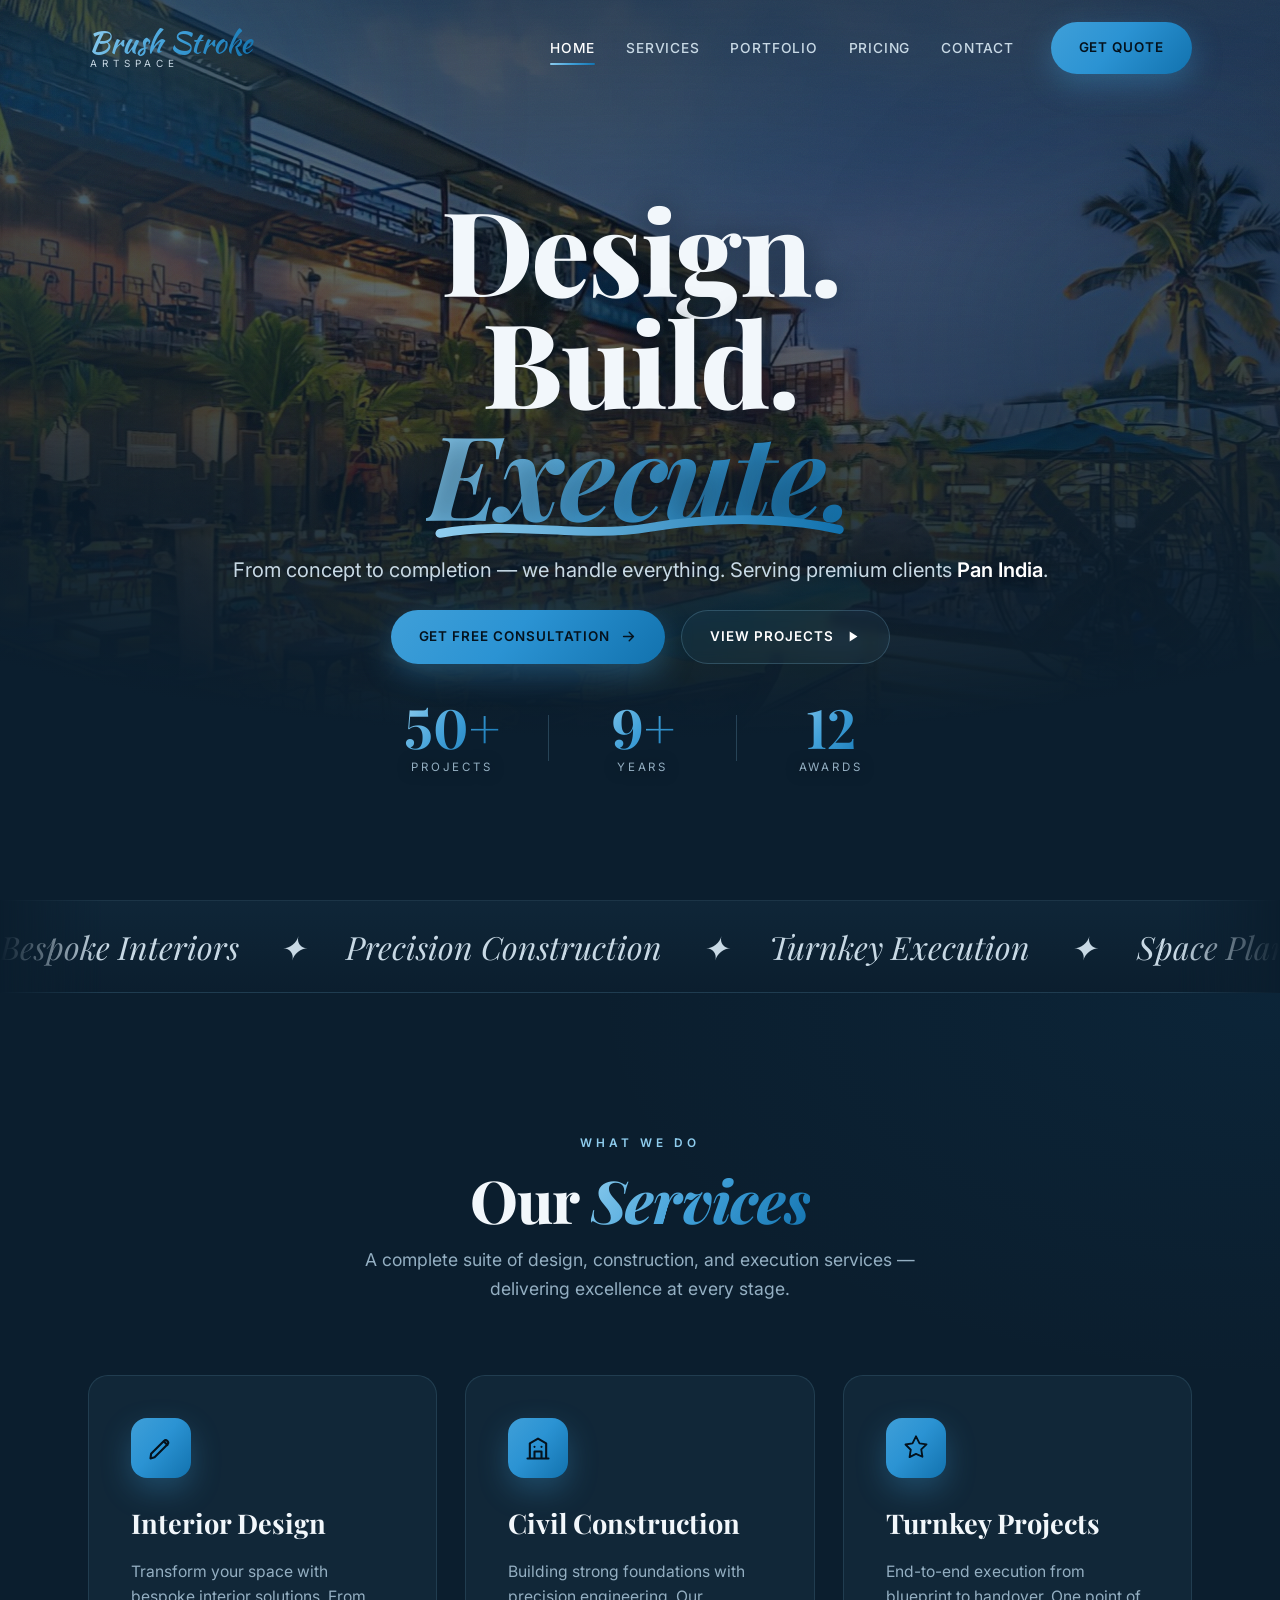
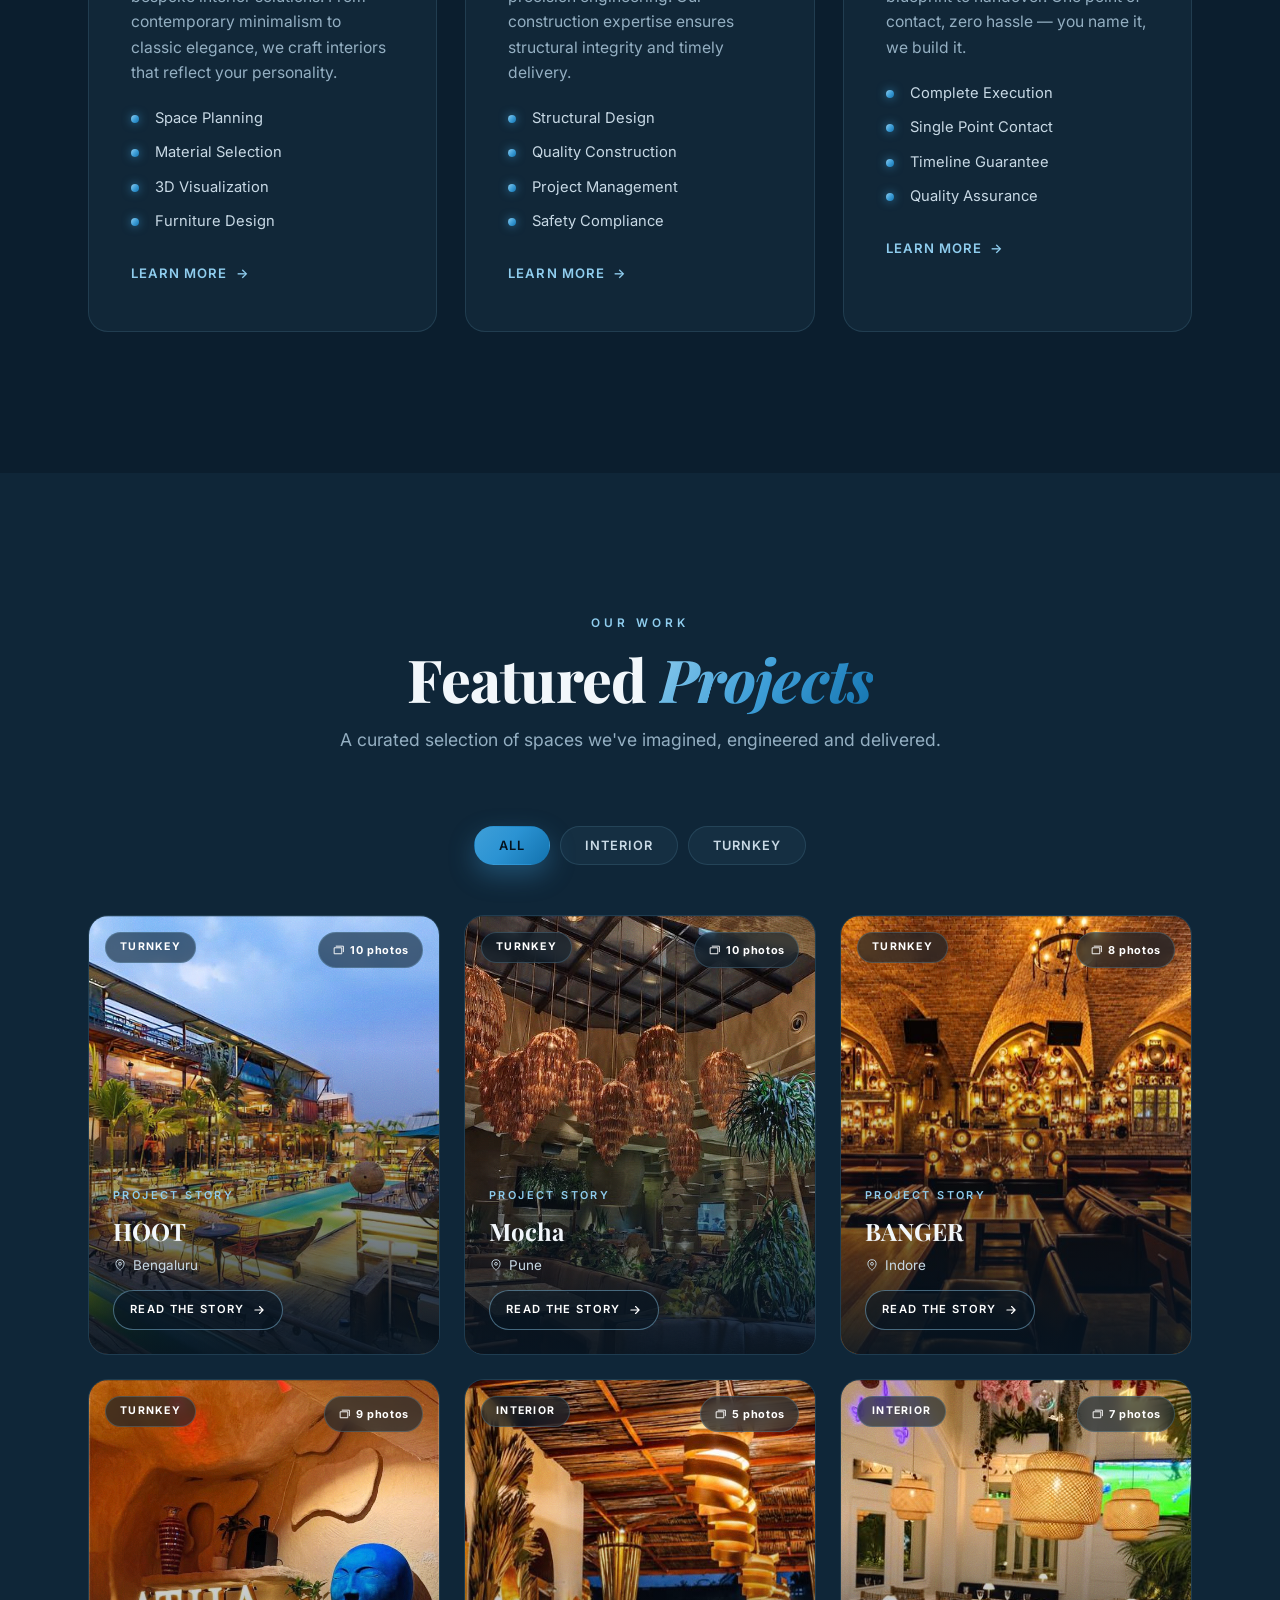
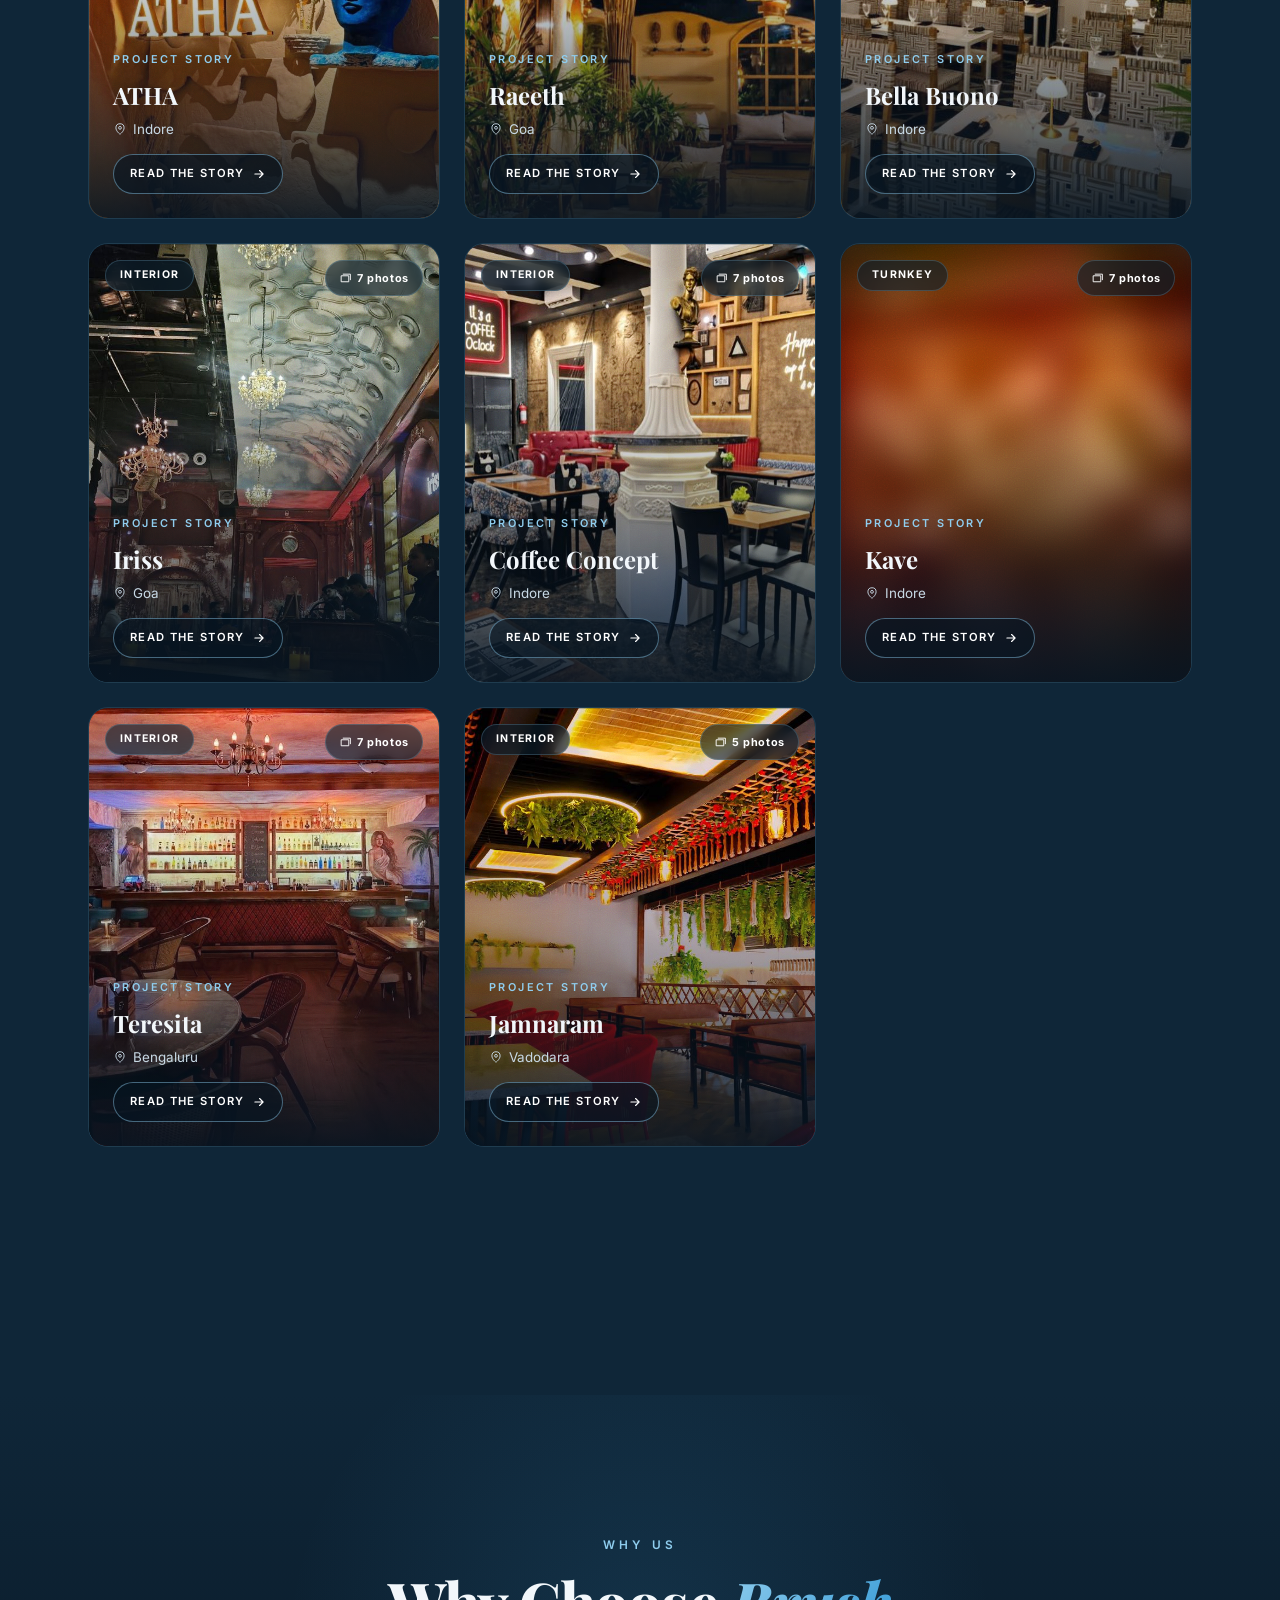
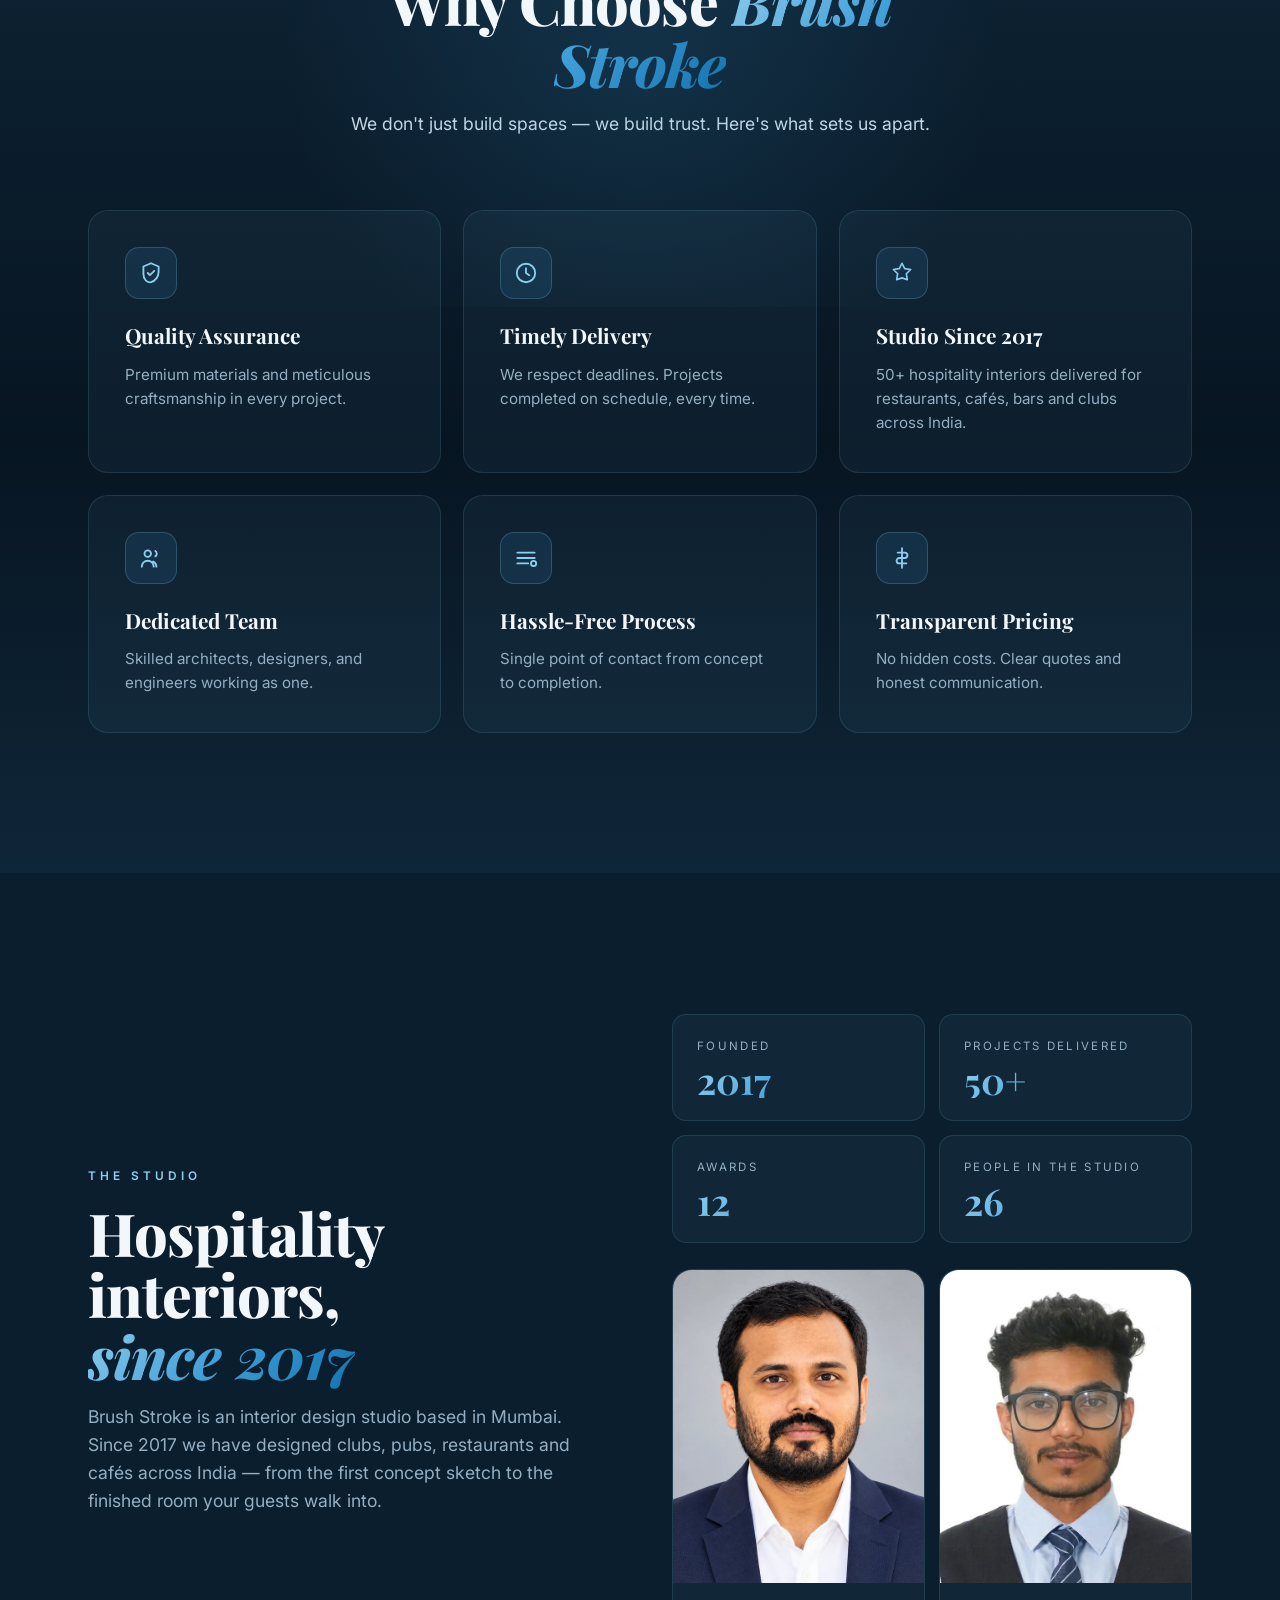
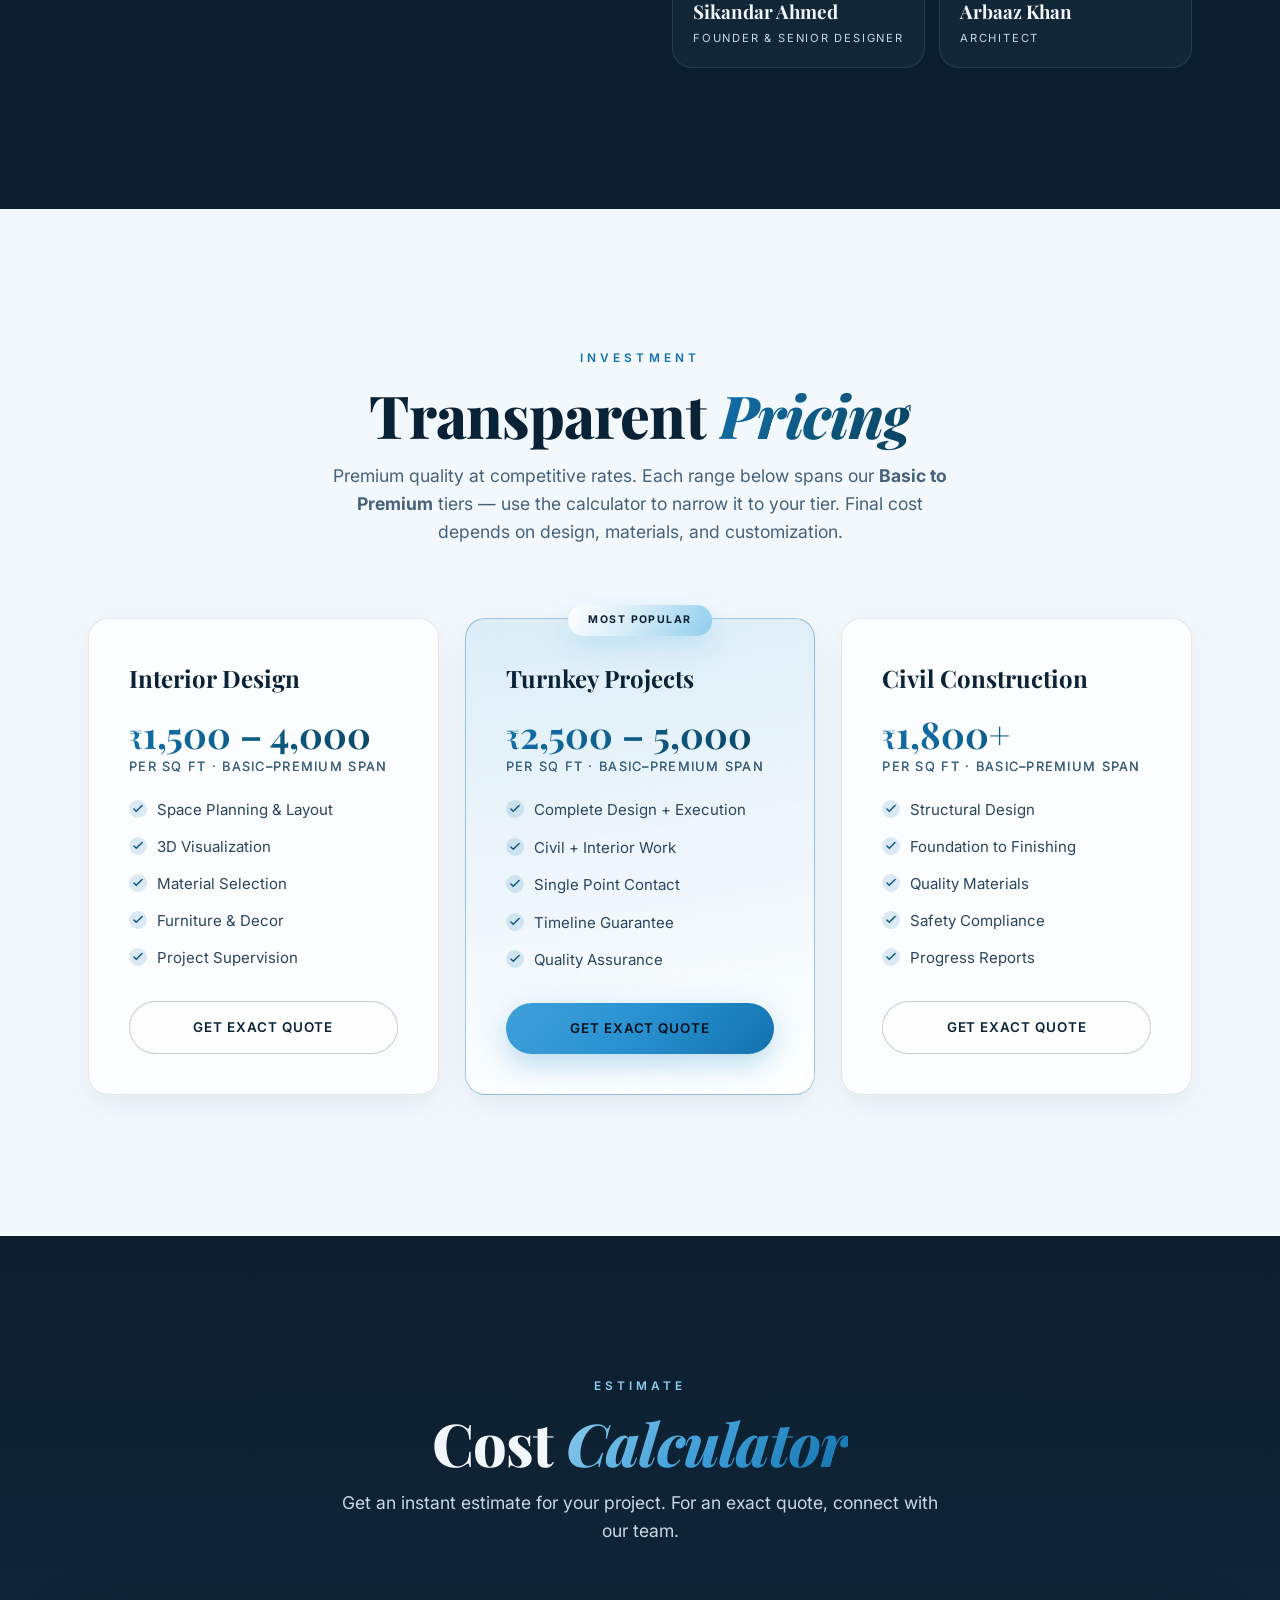
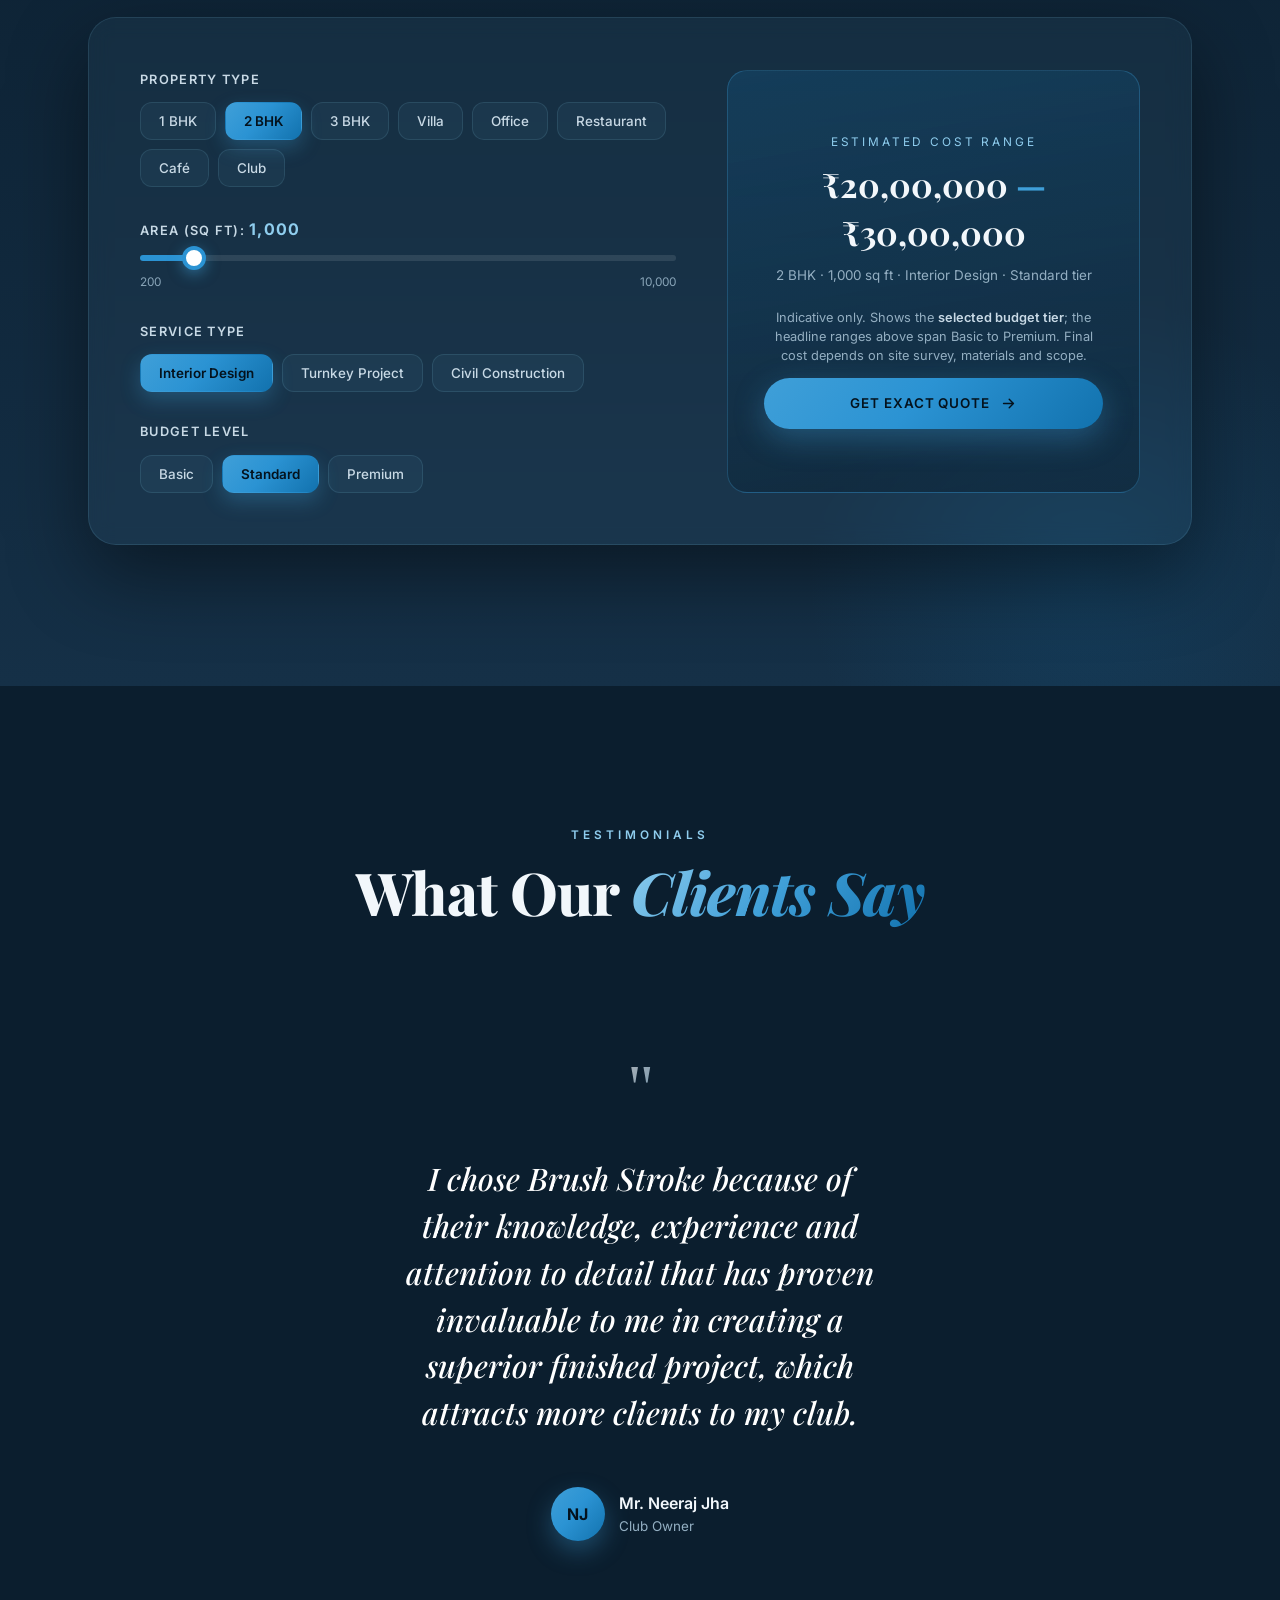
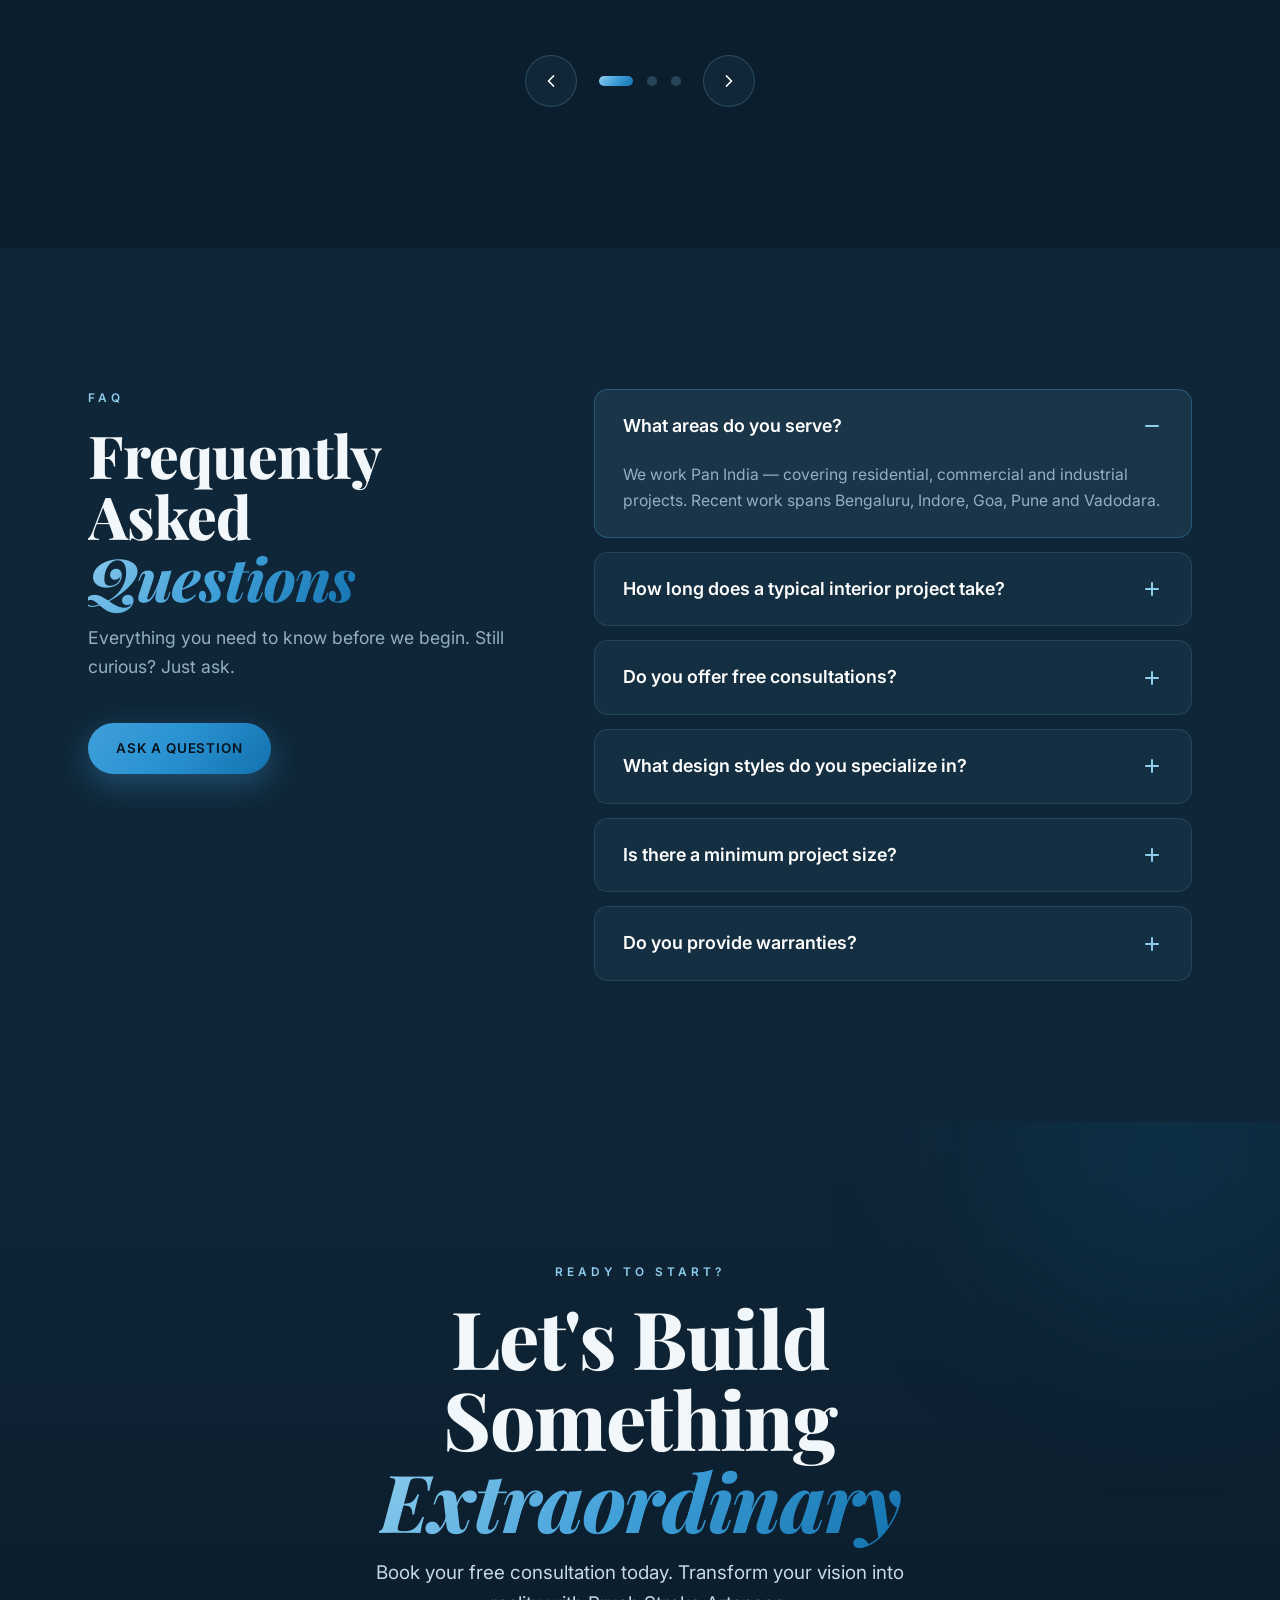
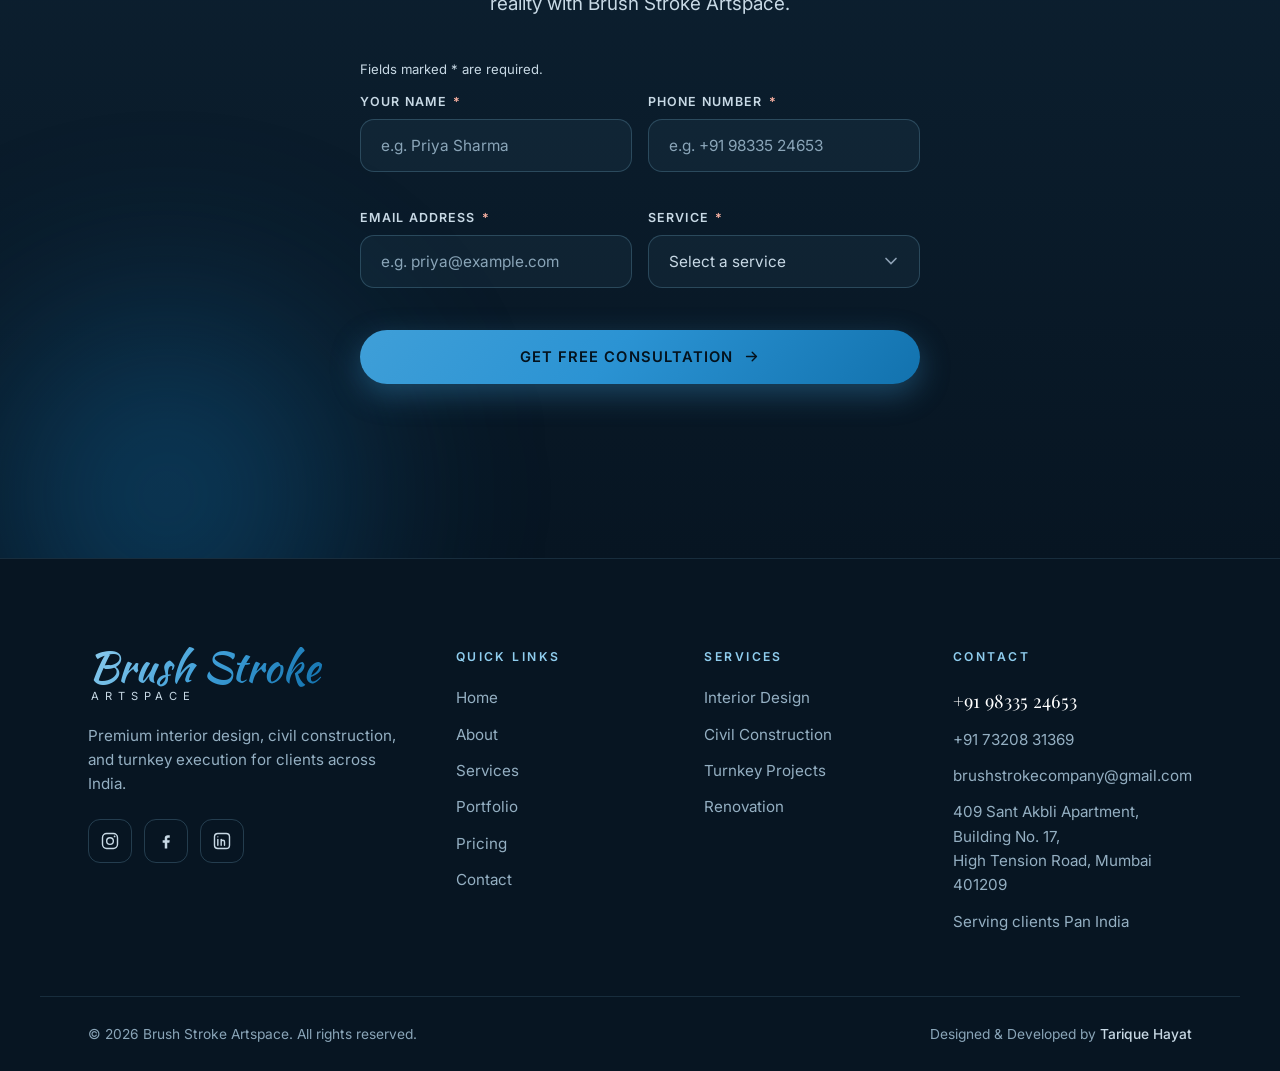
==== commit 4baf672a: "added" ====
--- a/index.html
+++ b/index.html
@@ -1,5 +1,5 @@
 <!DOCTYPE html>
-<html lang="en">
+<html lang="en-IN">
 <head>
   <meta charset="UTF-8" />
   <script>document.documentElement.classList.add('js');</script>
@@ -8,13 +8,16 @@
        before first render: the cross-page transition is revealed on this (new) page. -->
   <script>addEventListener('pagereveal',function(e){var a=window.navigation&&navigation.activation;if(e.viewTransition&&a&&a.navigationType==='traverse')e.viewTransition.types.add('back')});</script>
   <meta name="theme-color" content="#0B1E2E" />
-  <title>Brush Stroke — Restaurant, Café &amp; Bar Interior Designers, Mumbai</title>
+  <title>Restaurant, Café &amp; Bar Interior Designers, Mumbai | Brush Stroke</title>
   <meta name="description" content="Brush Stroke designs restaurants, cafés, bars and clubs across India — 50+ hospitality interiors since 2017. Studio in Mumbai. Book a consultation." />
   <meta property="og:title" content="Brush Stroke — Restaurant, Café &amp; Bar Interior Designers" />
   <meta property="og:description" content="50+ hospitality interiors for restaurants, cafés, bars and clubs across India since 2017. Studio in Mumbai." />
   <meta property="og:site_name" content="Brush Stroke" />
   <meta property="og:locale" content="en_IN" />
+  <!-- SEO:START (generated by scripts/build-portfolio.js from SITE_URL) -->
+  <!-- no domain yet: relative og:image (WhatsApp/LinkedIn previews need it absolute) -->
   <meta property="og:image" content="assets/og-image.jpg" />
+  <!-- SEO:END -->
   <meta property="og:image:width" content="1200" />
   <meta property="og:image:height" content="630" />
   <meta property="og:image:alt" content="Hoot Cafe &amp; Brewery, Bengaluru — interiors by Brush Stroke" />
@@ -83,6 +86,48 @@
       "@type": "Country",
       "name": "India"
     },
+    "priceRange": "₹₹₹",
+    "hasOfferCatalog": {
+      "@type": "OfferCatalog",
+      "name": "Hospitality interior design services",
+      "itemListElement": [
+        {
+          "@type": "Offer",
+          "itemOffered": {
+            "@type": "Service",
+            "name": "Restaurant interior design"
+          }
+        },
+        {
+          "@type": "Offer",
+          "itemOffered": {
+            "@type": "Service",
+            "name": "Café interior design"
+          }
+        },
+        {
+          "@type": "Offer",
+          "itemOffered": {
+            "@type": "Service",
+            "name": "Bar, pub and lounge interior design"
+          }
+        },
+        {
+          "@type": "Offer",
+          "itemOffered": {
+            "@type": "Service",
+            "name": "Nightclub interior design"
+          }
+        },
+        {
+          "@type": "Offer",
+          "itemOffered": {
+            "@type": "Service",
+            "name": "Turnkey design and execution"
+          }
+        }
+      ]
+    },
     "knowsAbout": [
       "Restaurant interior design",
       "Café interior design",
@@ -104,6 +149,10 @@
         "contactType": "customer service",
         "areaServed": "IN"
       }
+    ],
+    "sameAs": [
+      "https://www.instagram.com/brushstrokeartspace/",
+      "https://www.linkedin.com/in/brush-stroke-art-space-407026342/"
     ]
   }
   </script>
@@ -1014,16 +1063,13 @@
           <span class="brand__sub">Artspace</span>
         </a>
         <p>Premium interior design, civil construction, and turnkey execution for clients across India.</p>
-        <!-- QA-006 OUTSTANDING (owner input required): these three social links are
-             href="#" placeholders — clicking them silently does nothing, which on a
-             premium brand site reads as a broken build. Real profile URLs were not
-             available to the QA pass and have deliberately NOT been invented.
-             ACTION: supply the Instagram / Facebook / LinkedIn URLs, or remove the
-             icons until the profiles exist. -->
+        <!-- QA-006: LinkedIn and Instagram are live (URLs supplied by the owner). Facebook is
+             still an href="#" placeholder — a real profile URL has deliberately NOT been invented.
+             ACTION: supply that URL, or remove the icon until the profile exists. -->
         <div class="footer__social">
-          <a href="#" aria-label="Instagram"><svg viewBox="0 0 24 24"><rect x="3" y="3" width="18" height="18" rx="5" fill="none" stroke="currentColor" stroke-width="1.7"/><circle cx="12" cy="12" r="4" fill="none" stroke="currentColor" stroke-width="1.7"/><circle cx="17.5" cy="6.5" r="1.1" fill="currentColor"/></svg></a>
+          <a href="https://www.instagram.com/brushstrokeartspace/" aria-label="Brush Stroke Artspace on Instagram (opens in a new tab)" target="_blank" rel="noopener noreferrer"><svg viewBox="0 0 24 24"><rect x="3" y="3" width="18" height="18" rx="5" fill="none" stroke="currentColor" stroke-width="1.7"/><circle cx="12" cy="12" r="4" fill="none" stroke="currentColor" stroke-width="1.7"/><circle cx="17.5" cy="6.5" r="1.1" fill="currentColor"/></svg></a>
           <a href="#" aria-label="Facebook"><svg viewBox="0 0 24 24"><path d="M14 8h2.5V5H14c-2 0-3.5 1.5-3.5 3.5V11H8v3h2.5v7h3v-7H16l.5-3h-3V8.8c0-.5.4-.8 .9-.8z" fill="currentColor"/></svg></a>
-          <a href="#" aria-label="LinkedIn"><svg viewBox="0 0 24 24"><rect x="3" y="3" width="18" height="18" rx="4" fill="none" stroke="currentColor" stroke-width="1.7"/><path d="M7 10v7M7 7v.01M11 17v-4a2 2 0 0 1 4 0v4M11 10v7" fill="none" stroke="currentColor" stroke-width="1.7" stroke-linecap="round"/></svg></a>
+          <a href="https://www.linkedin.com/in/brush-stroke-art-space-407026342/" aria-label="Brush Stroke Artspace on LinkedIn (opens in a new tab)" target="_blank" rel="noopener noreferrer"><svg viewBox="0 0 24 24"><rect x="3" y="3" width="18" height="18" rx="4" fill="none" stroke="currentColor" stroke-width="1.7"/><path d="M7 10v7M7 7v.01M11 17v-4a2 2 0 0 1 4 0v4M11 10v7" fill="none" stroke="currentColor" stroke-width="1.7" stroke-linecap="round"/></svg></a>
         </div>
       </div>
 
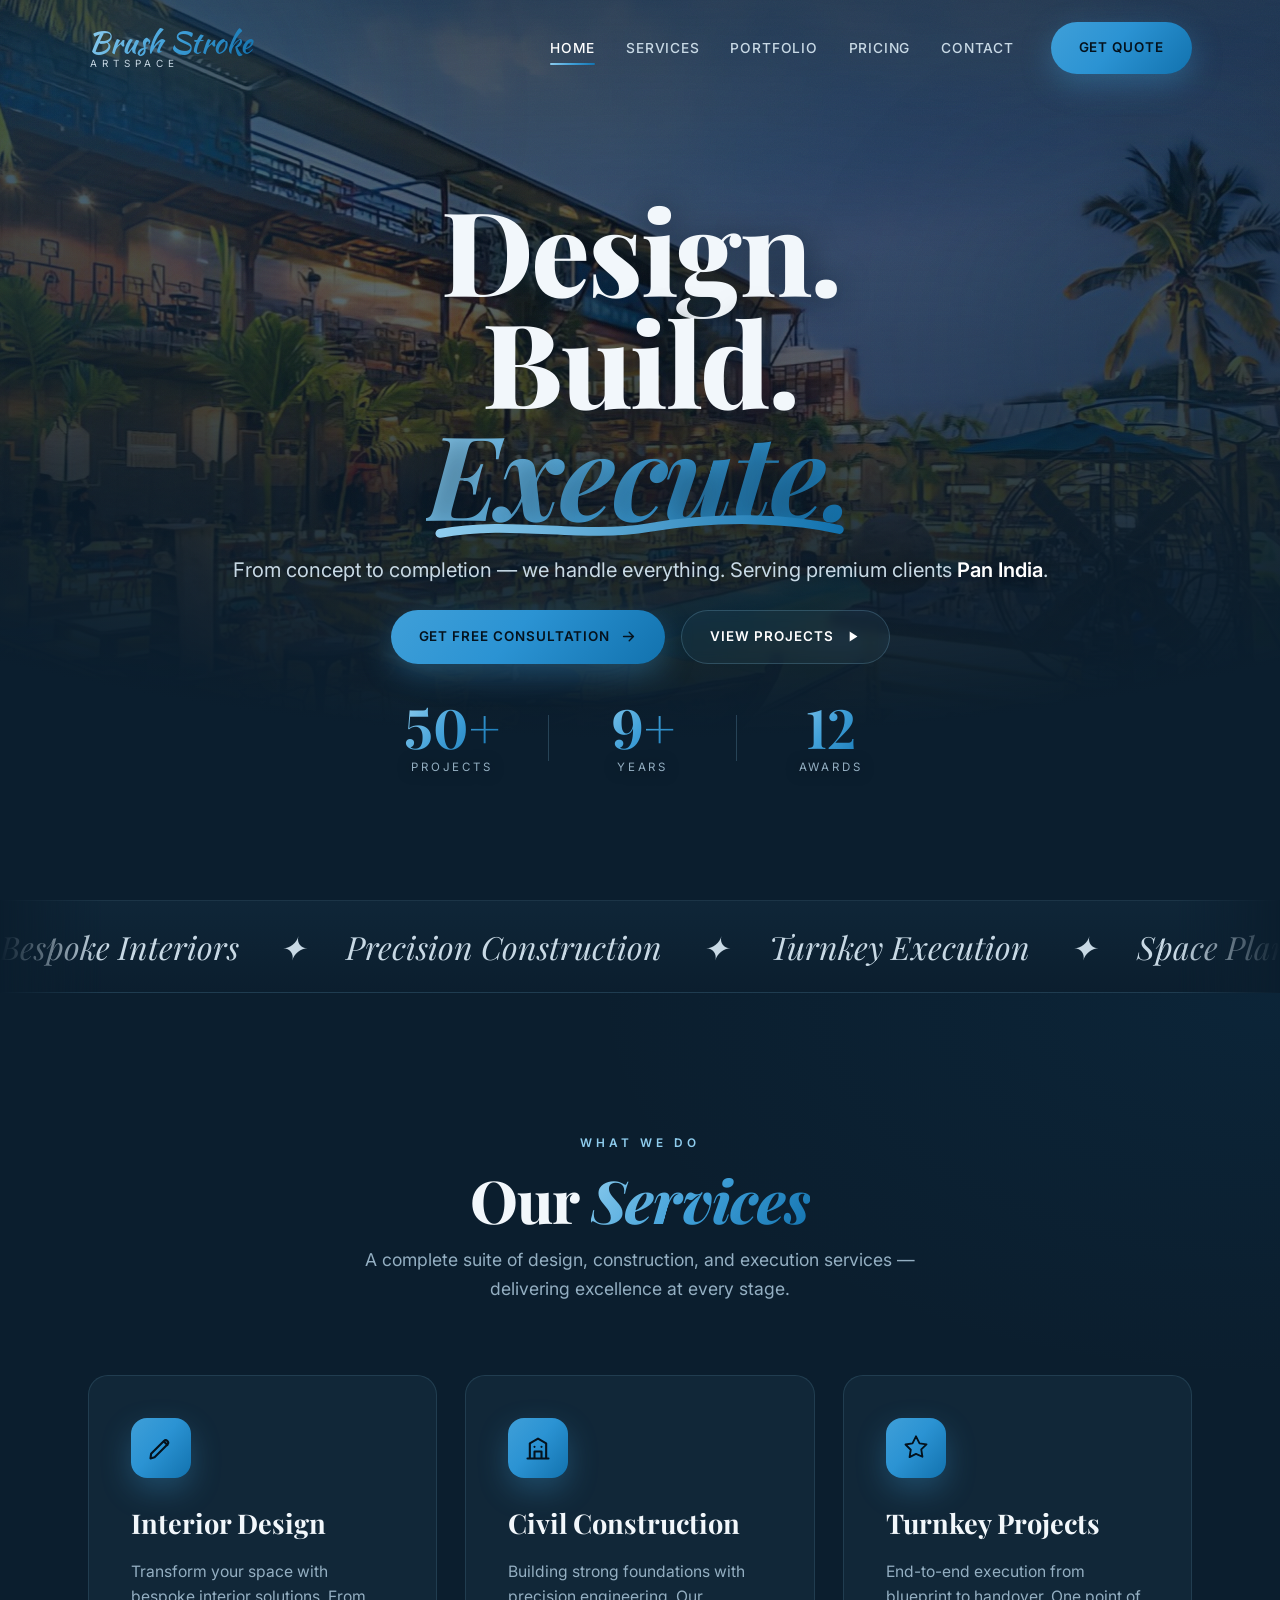
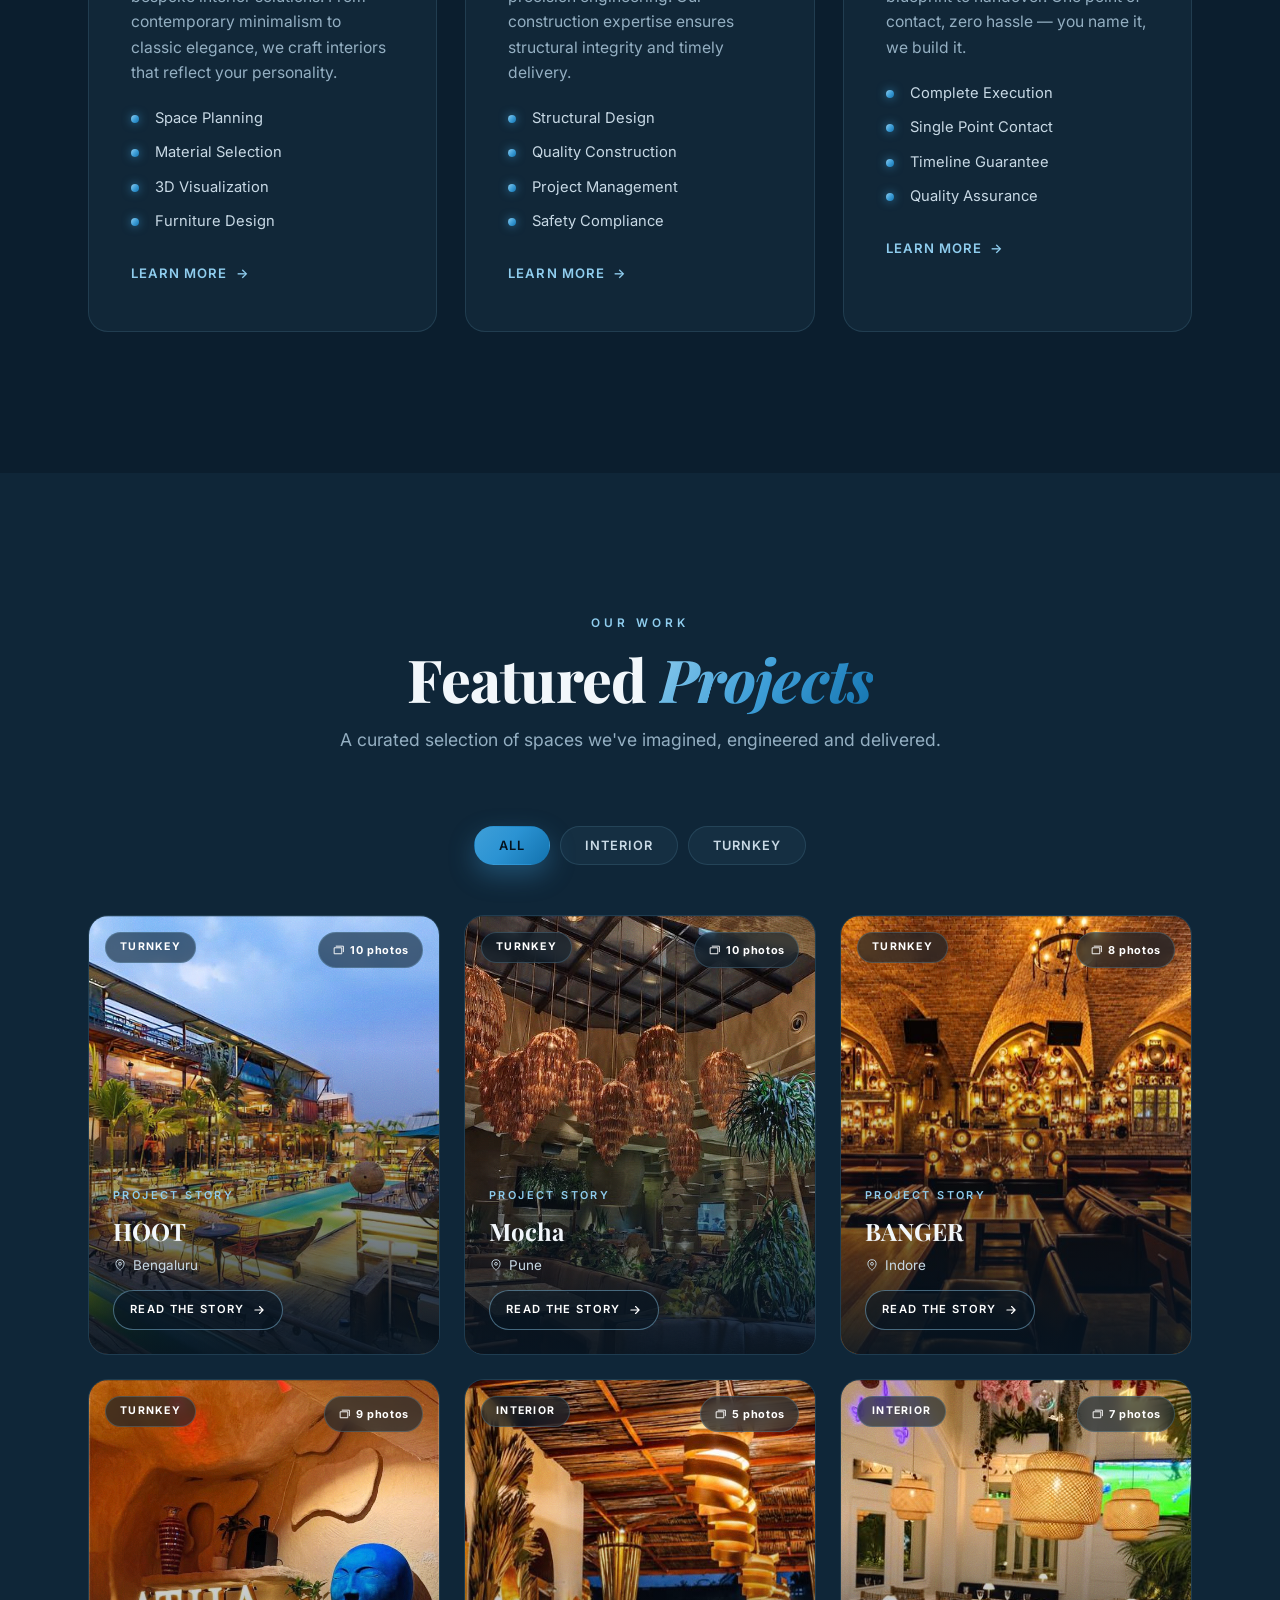
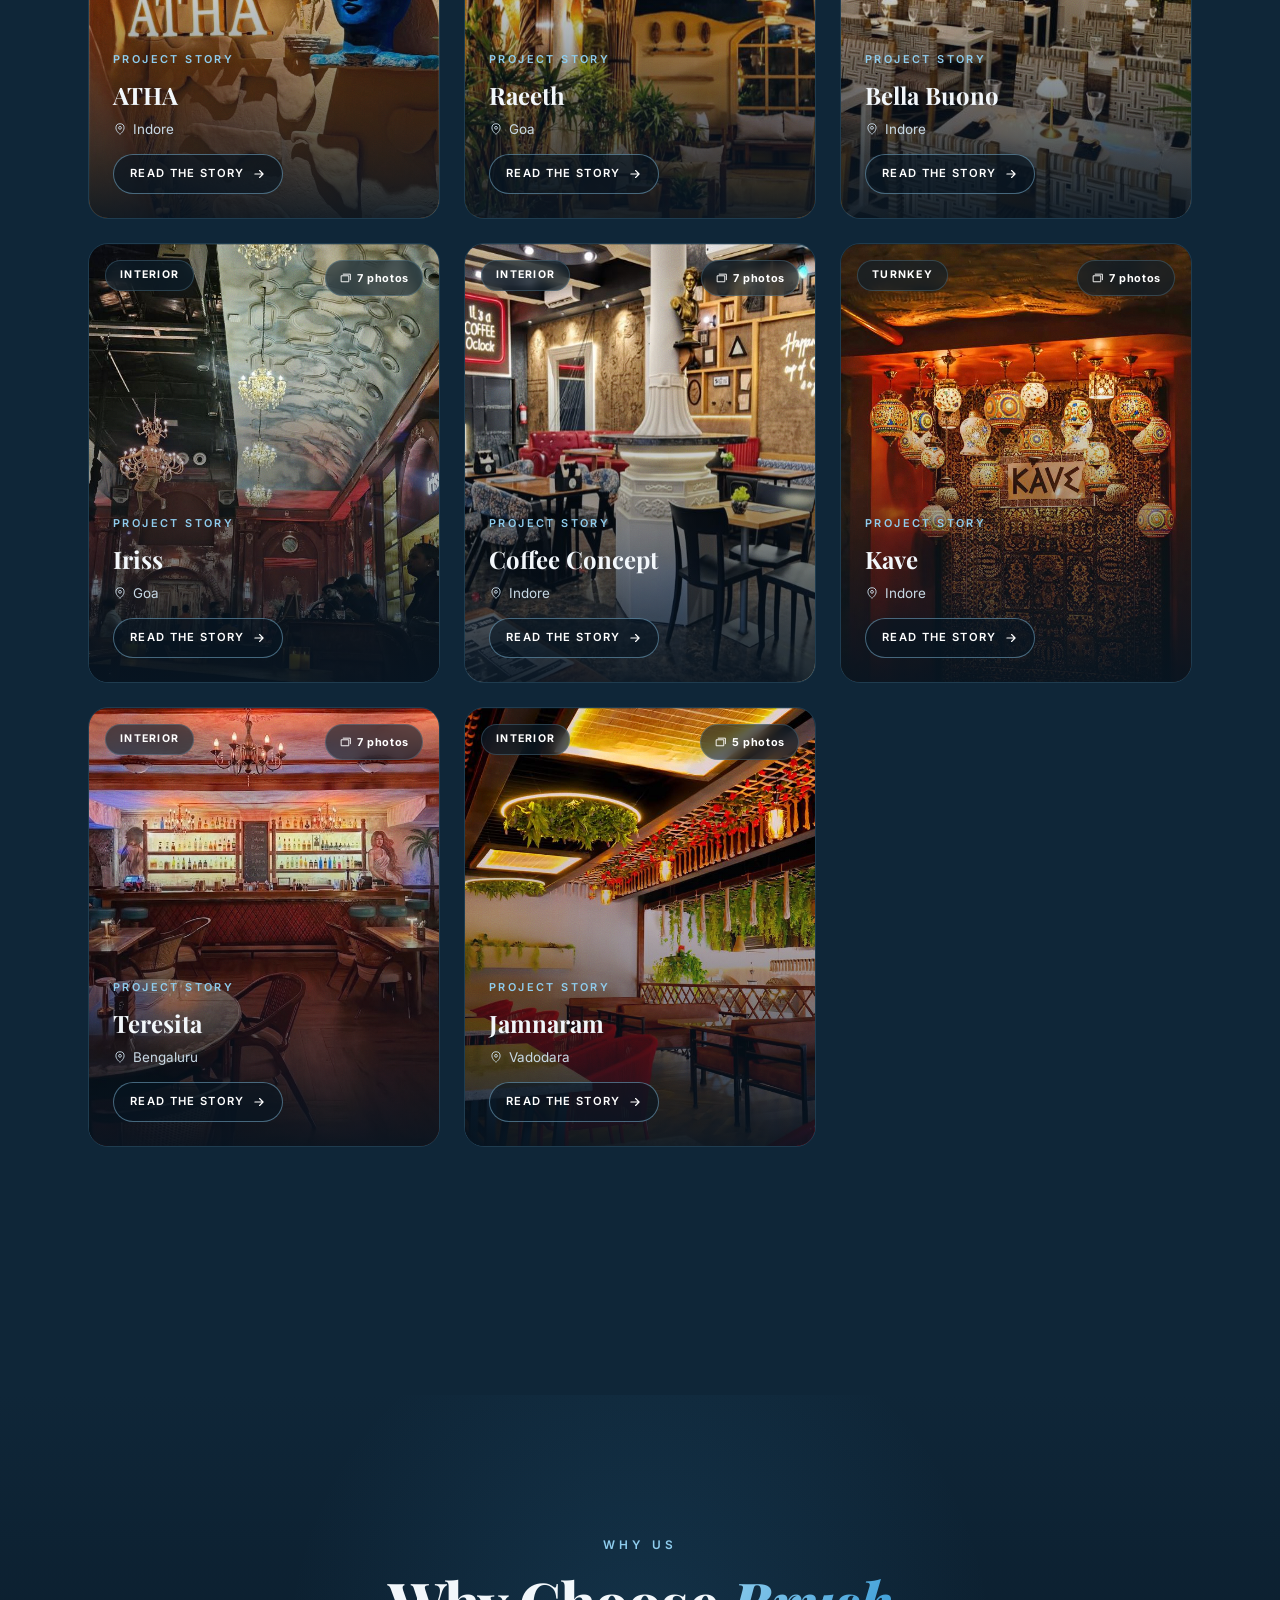
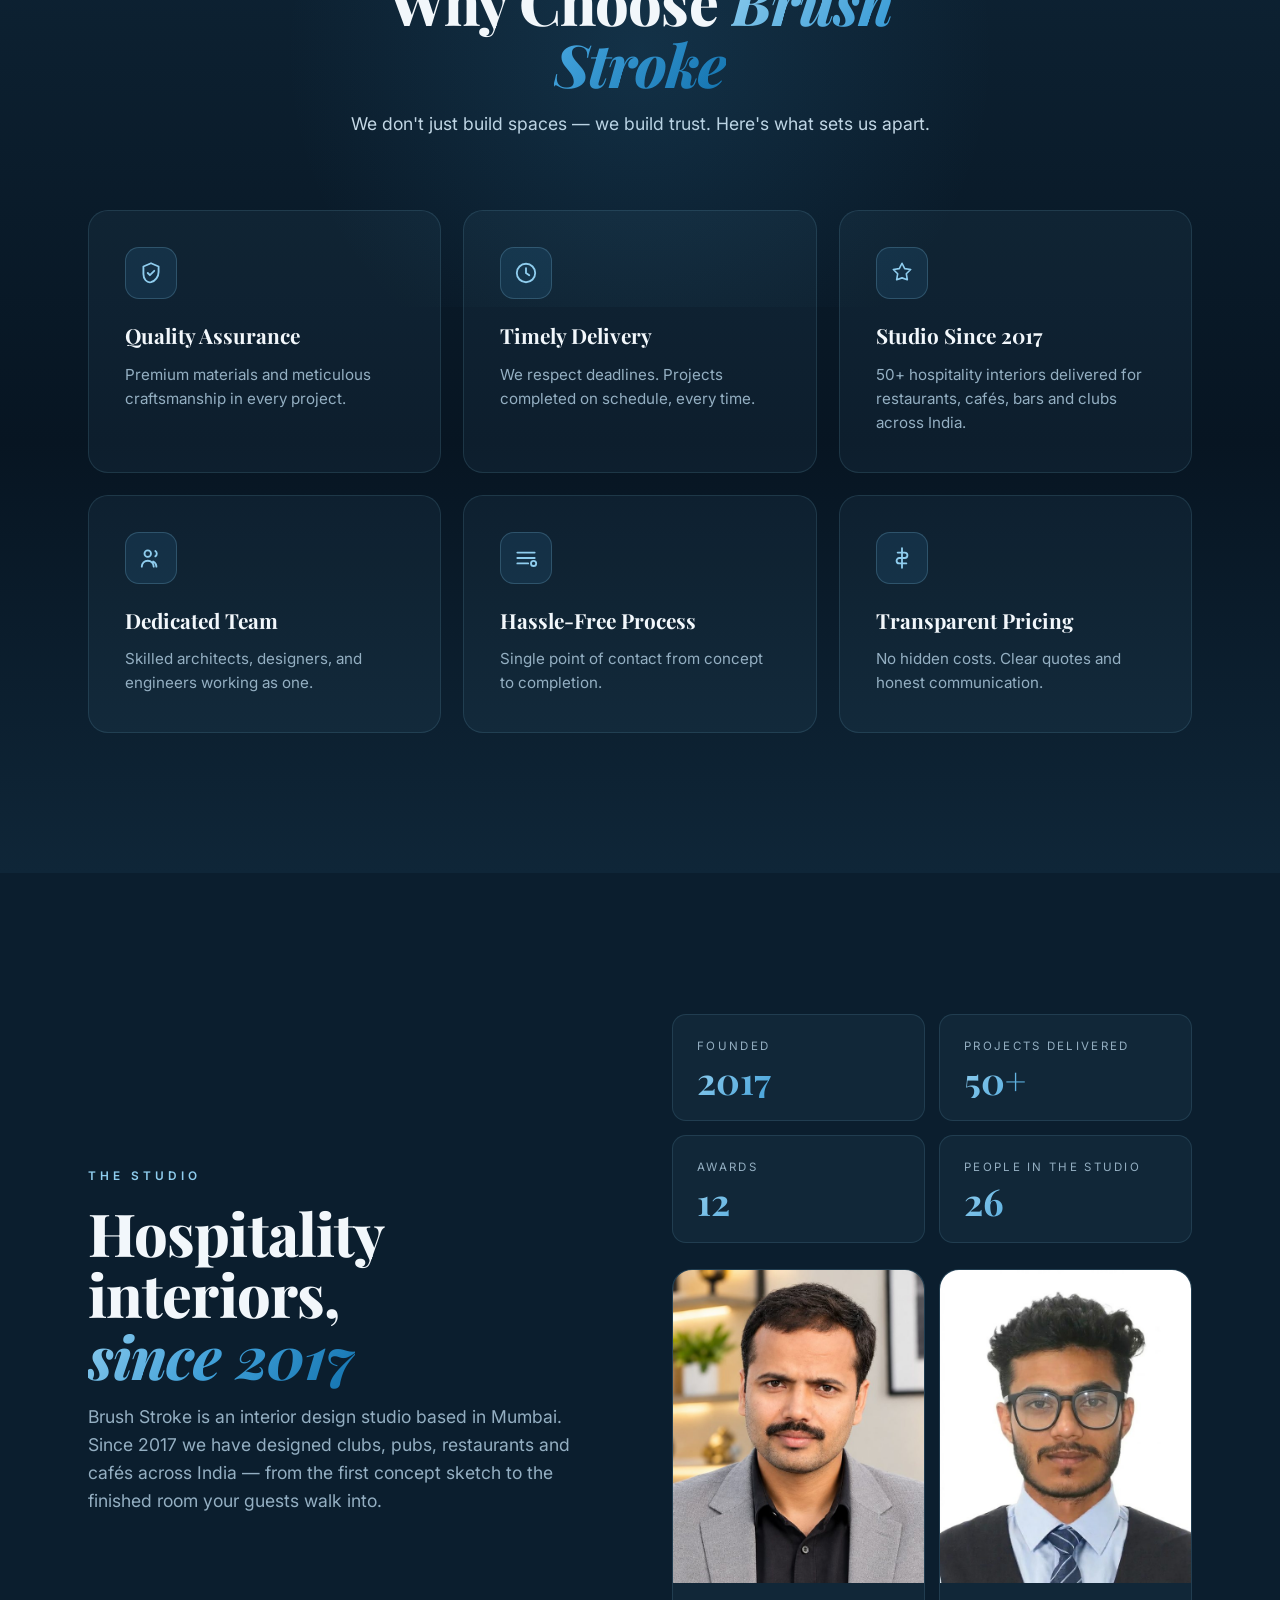
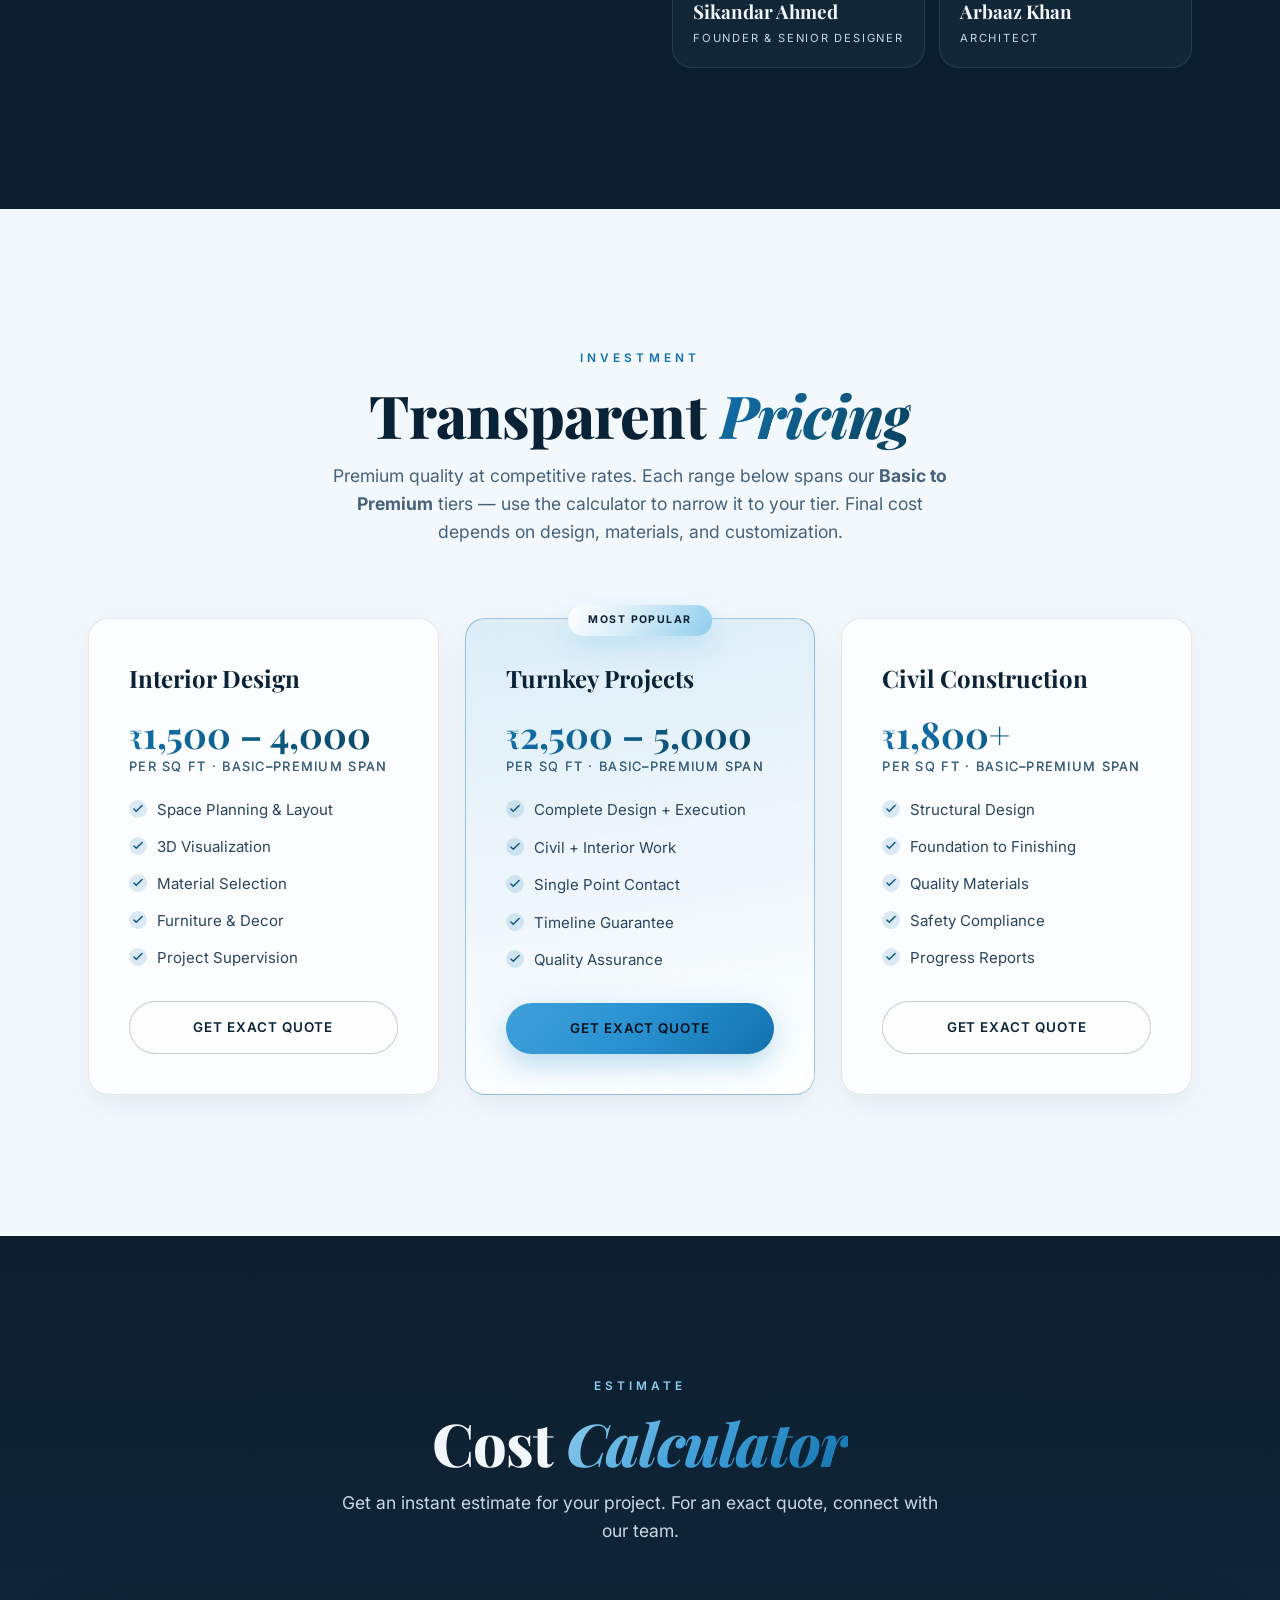
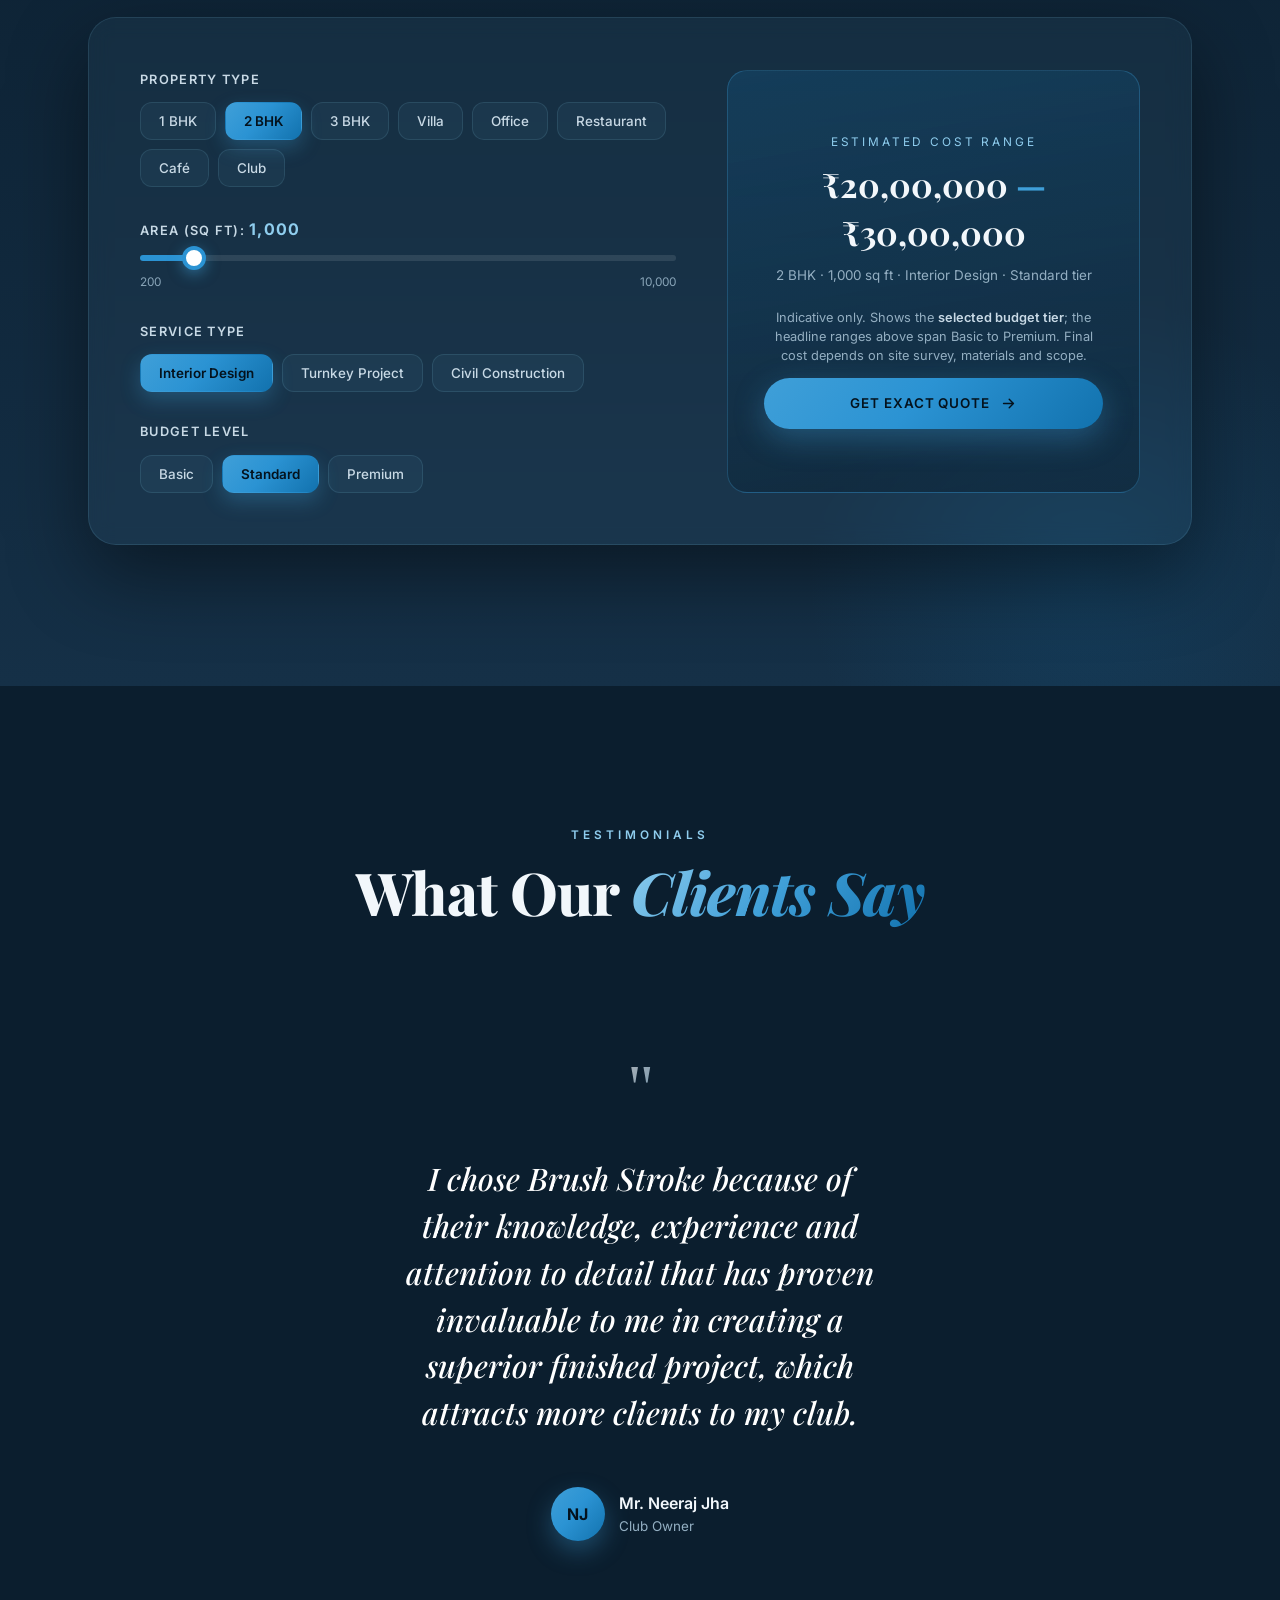
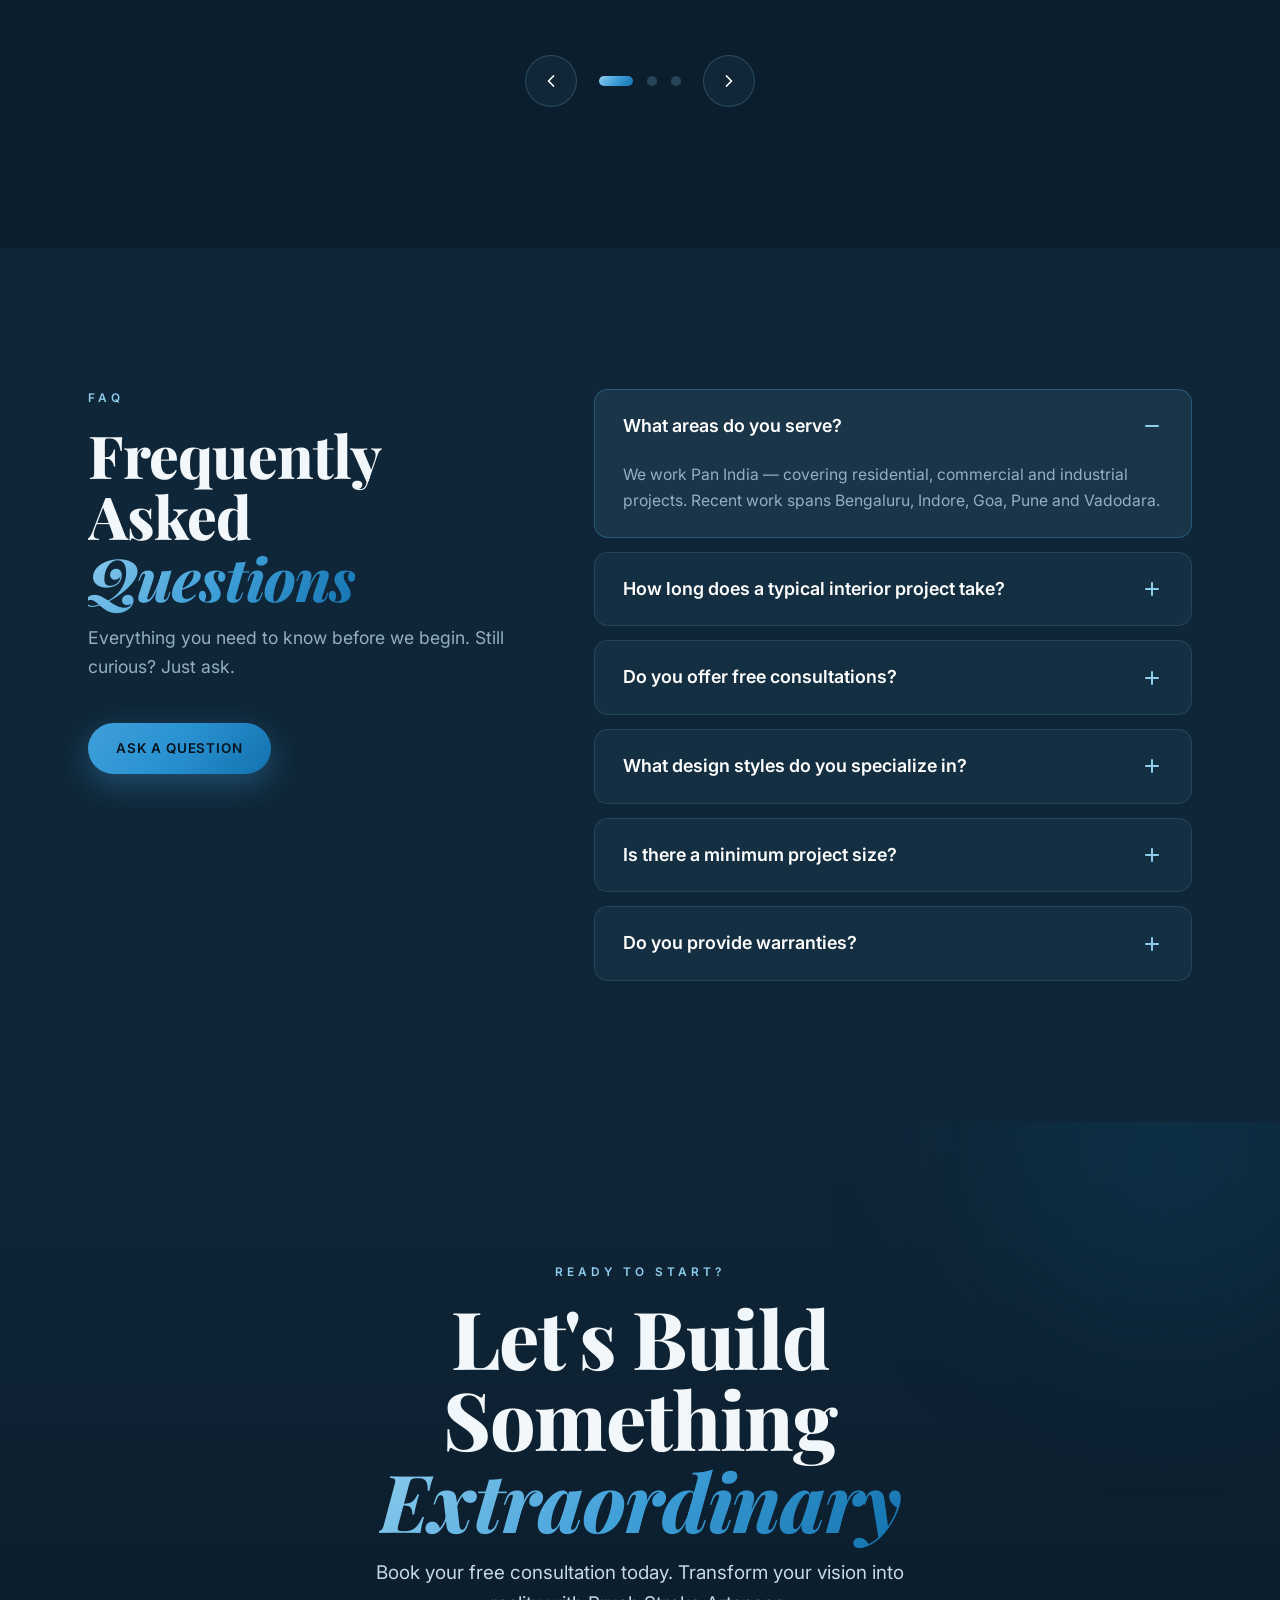
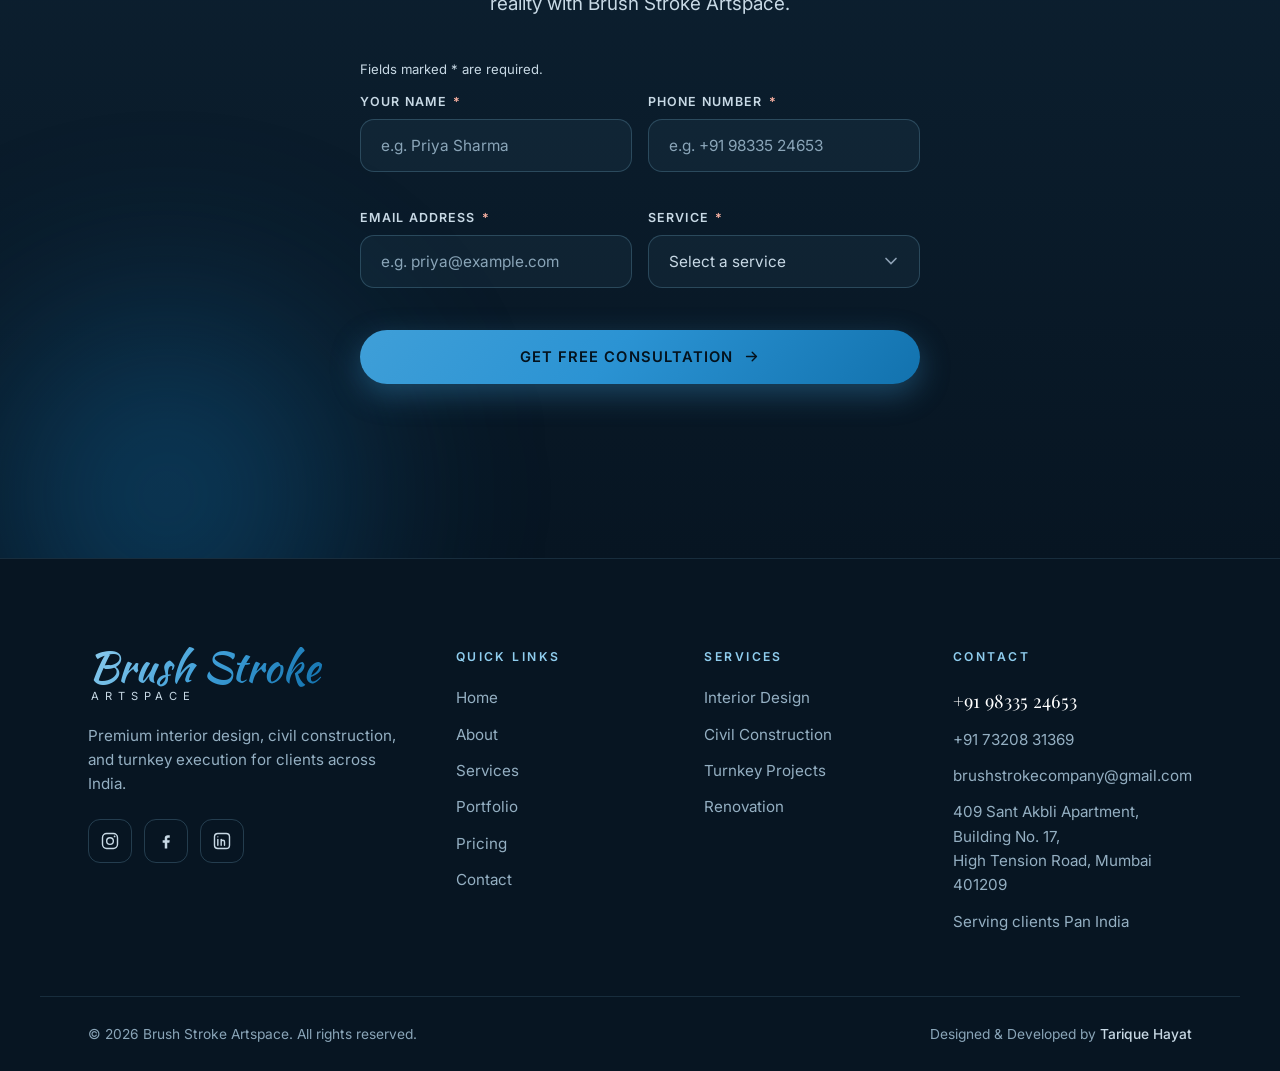
==== commit 93892eb5: "Update styles and social media links across multiple project pages - Updated stylesheet version in p" ====
--- a/index.html
+++ b/index.html
@@ -38,7 +38,7 @@
   <link rel="preconnect" href="https://fonts.googleapis.com" />
   <link rel="preconnect" href="https://fonts.gstatic.com" crossorigin />
   <link href="https://fonts.googleapis.com/css2?family=Playfair+Display:ital,wght@0,400;0,700;0,800;1,500;1,700&family=Inter:wght@400;500;600;700;800&family=Kaushan+Script&display=swap" rel="stylesheet" />
-  <link rel="stylesheet" href="styles.css?v=47f4d83a" />
+  <link rel="stylesheet" href="styles.css?v=d8248673" />
   <!-- CLIENT PREVIEW ONLY: ?theme=light loads the proposed lighter palette.
        Remove this line (and theme-light.css) once the client decides. -->
   <script>if(/[?&]theme=light\b/.test(location.search))document.write('<link rel="stylesheet" href="theme-light.css?v=b44accf1" />');</script>
@@ -152,6 +152,7 @@
     ],
     "sameAs": [
       "https://www.instagram.com/brushstrokeartspace/",
+      "https://www.facebook.com/share/19zfJt46u4/",
       "https://www.linkedin.com/in/brush-stroke-art-space-407026342/"
     ]
   }
@@ -1068,7 +1069,7 @@
              ACTION: supply that URL, or remove the icon until the profile exists. -->
         <div class="footer__social">
           <a href="https://www.instagram.com/brushstrokeartspace/" aria-label="Brush Stroke Artspace on Instagram (opens in a new tab)" target="_blank" rel="noopener noreferrer"><svg viewBox="0 0 24 24"><rect x="3" y="3" width="18" height="18" rx="5" fill="none" stroke="currentColor" stroke-width="1.7"/><circle cx="12" cy="12" r="4" fill="none" stroke="currentColor" stroke-width="1.7"/><circle cx="17.5" cy="6.5" r="1.1" fill="currentColor"/></svg></a>
-          <a href="#" aria-label="Facebook"><svg viewBox="0 0 24 24"><path d="M14 8h2.5V5H14c-2 0-3.5 1.5-3.5 3.5V11H8v3h2.5v7h3v-7H16l.5-3h-3V8.8c0-.5.4-.8 .9-.8z" fill="currentColor"/></svg></a>
+          <a href="https://www.facebook.com/share/19zfJt46u4/" aria-label="Brush Stroke Artspace on Facebook (opens in a new tab)" target="_blank" rel="noopener noreferrer"><svg viewBox="0 0 24 24"><path d="M14 8h2.5V5H14c-2 0-3.5 1.5-3.5 3.5V11H8v3h2.5v7h3v-7H16l.5-3h-3V8.8c0-.5.4-.8 .9-.8z" fill="currentColor"/></svg></a>
           <a href="https://www.linkedin.com/in/brush-stroke-art-space-407026342/" aria-label="Brush Stroke Artspace on LinkedIn (opens in a new tab)" target="_blank" rel="noopener noreferrer"><svg viewBox="0 0 24 24"><rect x="3" y="3" width="18" height="18" rx="4" fill="none" stroke="currentColor" stroke-width="1.7"/><path d="M7 10v7M7 7v.01M11 17v-4a2 2 0 0 1 4 0v4M11 10v7" fill="none" stroke="currentColor" stroke-width="1.7" stroke-linecap="round"/></svg></a>
         </div>
       </div>
--- a/styles.css
+++ b/styles.css
@@ -974,6 +974,13 @@
   .team-card:hover .team-card__photo img{transform:scale(1.04)}
   .team-card:hover .team-card__bio{opacity:1;transform:none}
 }
+/* No hover on touch screens: say that the card can be tapped */
+@media (hover:none){
+  .team-card__body::after{content:'Tap to read bio';margin-top:2px;font-size:.66rem;font-weight:600;
+    letter-spacing:.08em;color:#8FCDEE}
+  .team-card.is-open .team-card__body::after{opacity:0}
+}
+/* Phones: the same bio as desktop (rises over the card's own photo), just smaller type */
 @media (max-width:440px){
   .team{gap:10px}
   .team-card__body{padding:14px 14px 16px}
@@ -983,6 +990,14 @@
   .team-card__bio-name{font-size:1.02rem}
   .team-card__bio p{font-size:.76rem;line-height:1.45}
   .team-card__bio .team-card__skills{font-size:.6rem;letter-spacing:.04em;padding-top:7px}
+}
+/* Very narrow phones: a half-width card is too short for the bio (its first line was cut
+   off above the card at 320px), so the cards stack and keep the same effect */
+@media (max-width:369px){
+  .team{grid-template-columns:1fr}
+  .team-card__photo{aspect-ratio:1/1}
+  .team-card__photo img{object-position:50% 20%}
+  .team-card__bio p{font-size:.84rem}
 }
 
 /* =====================================================================
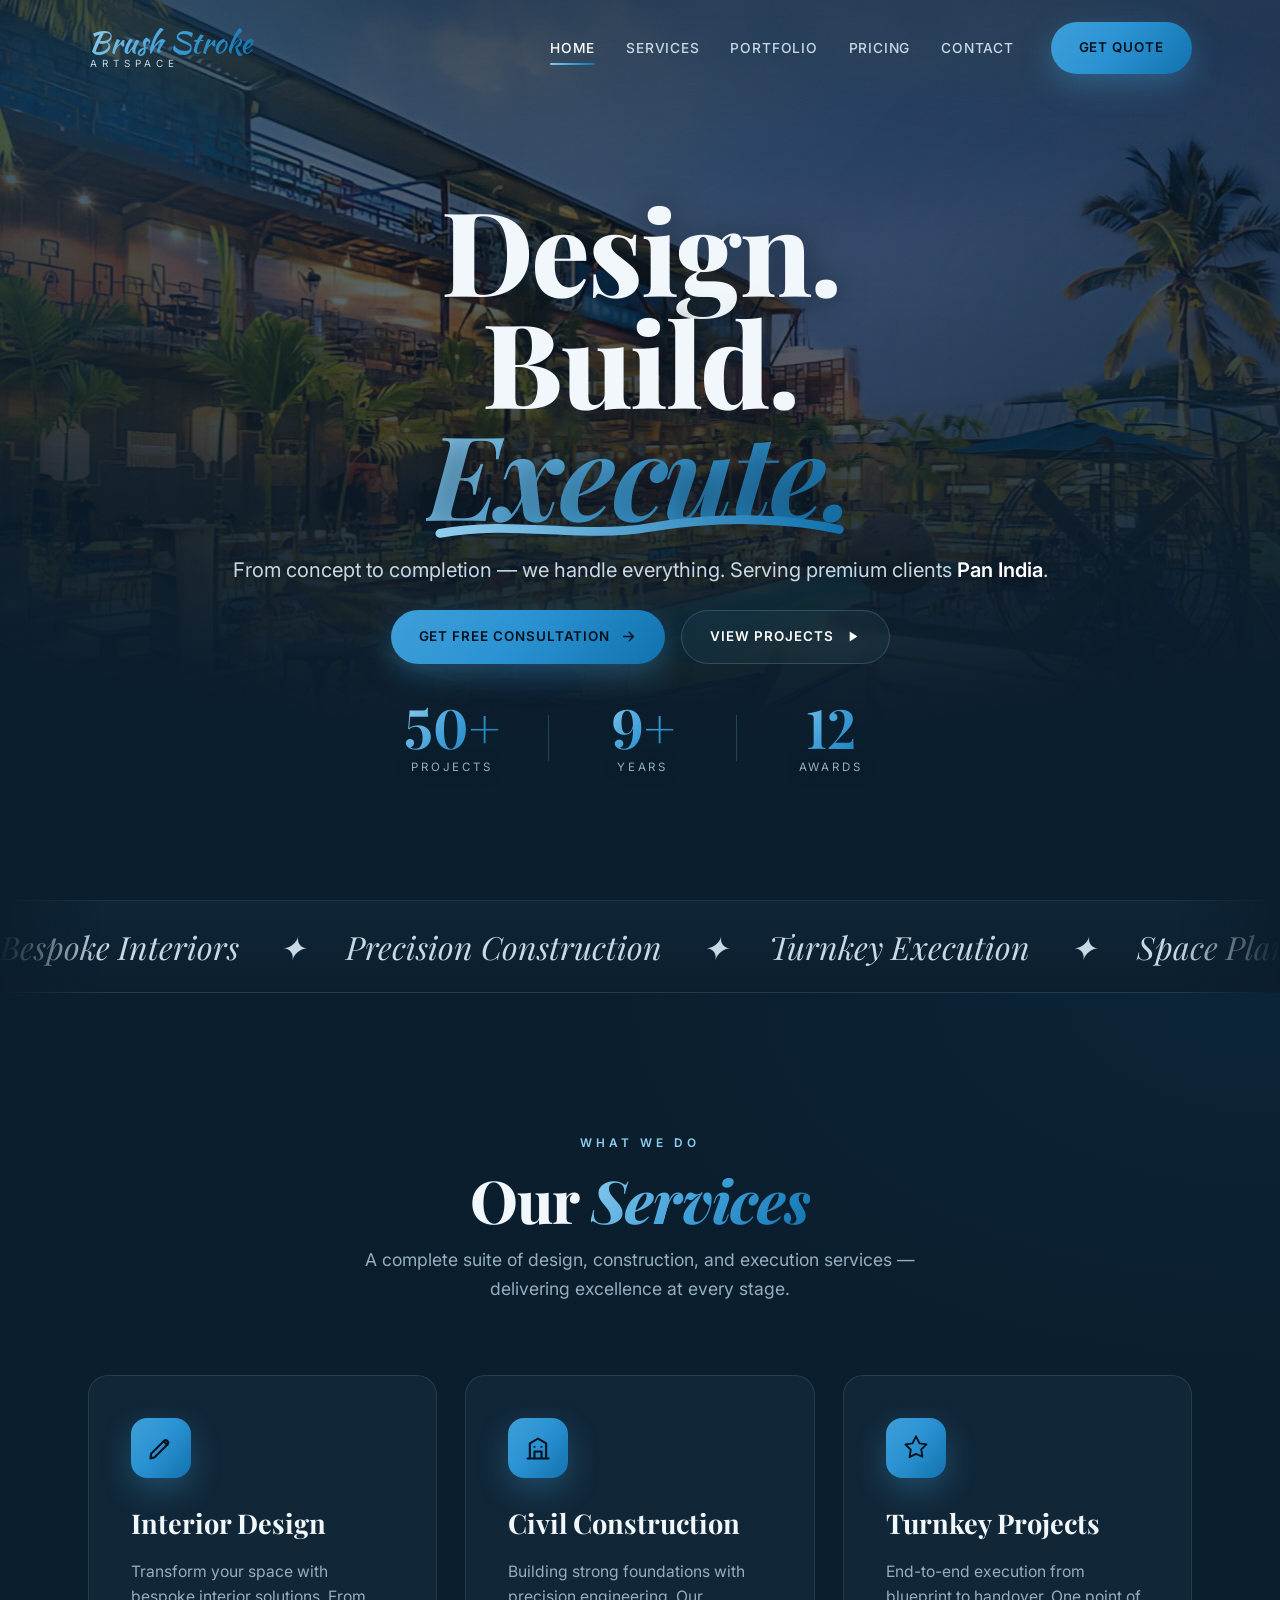
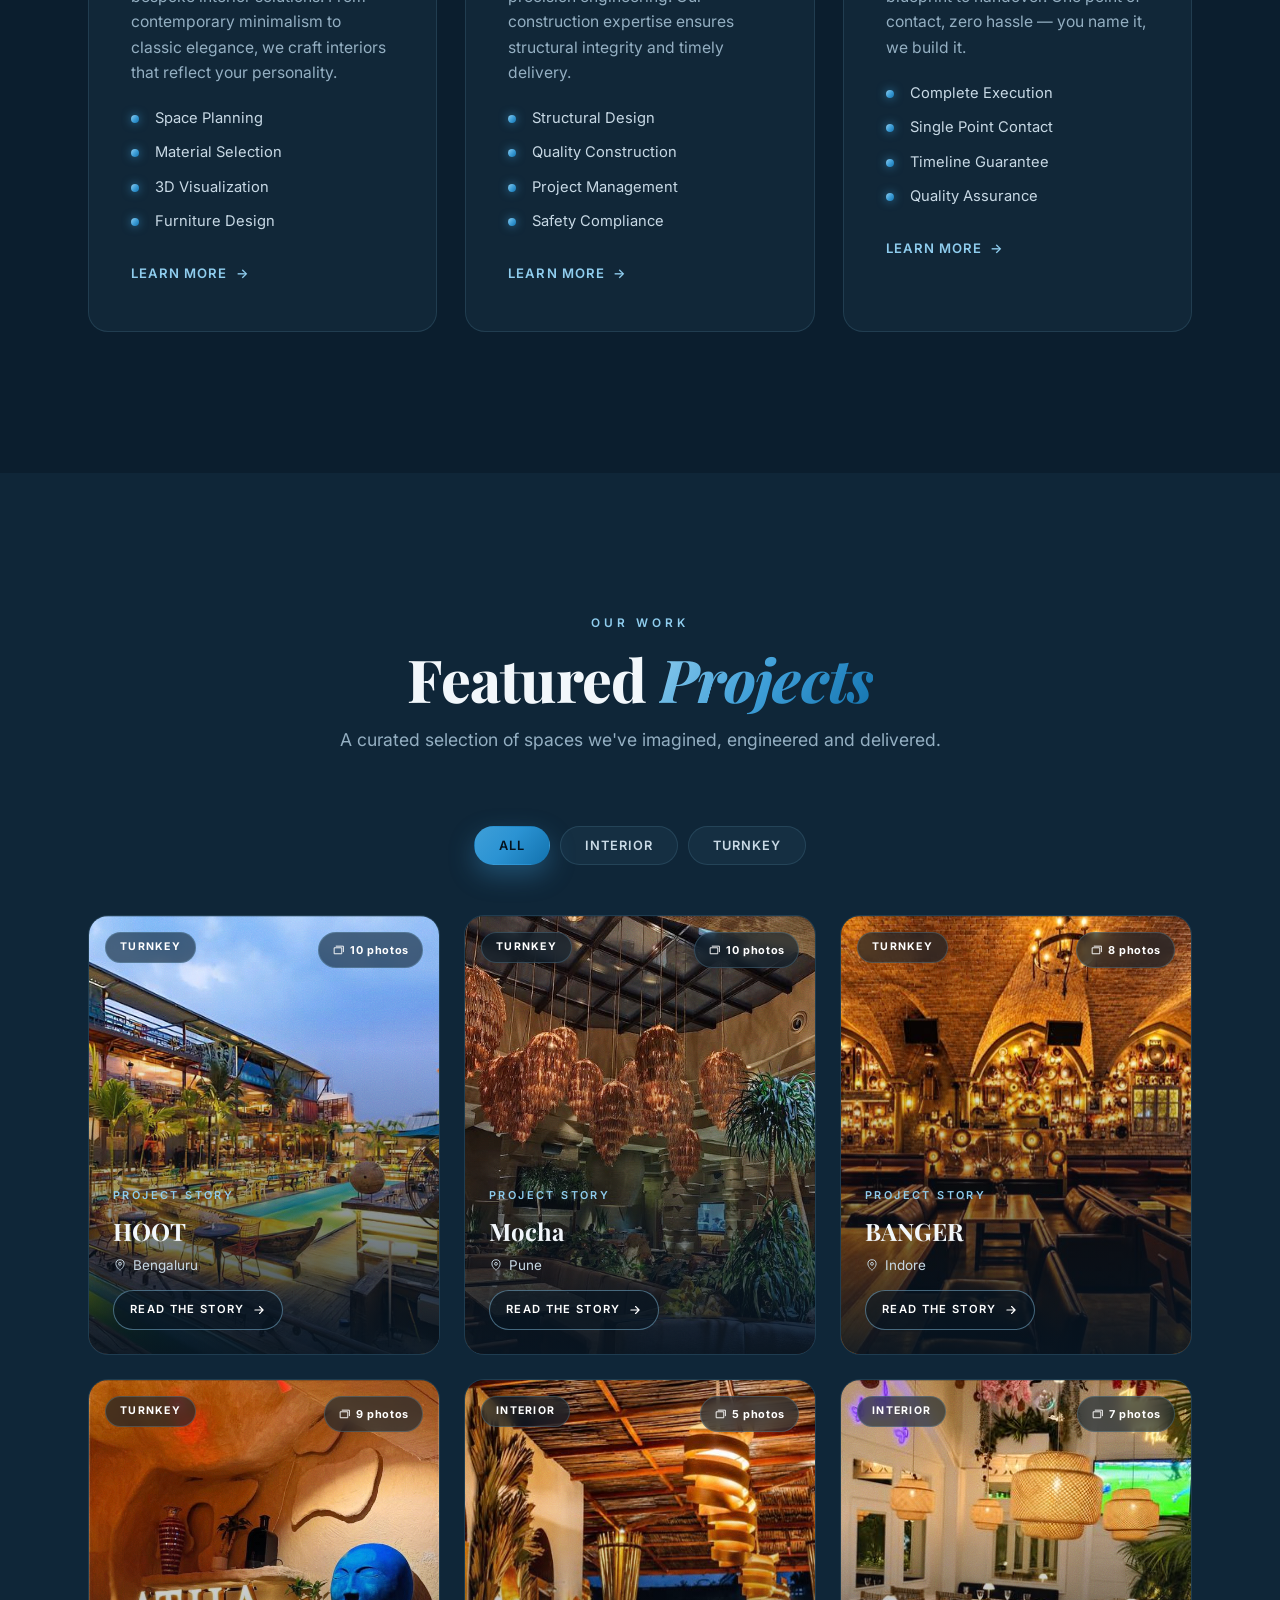
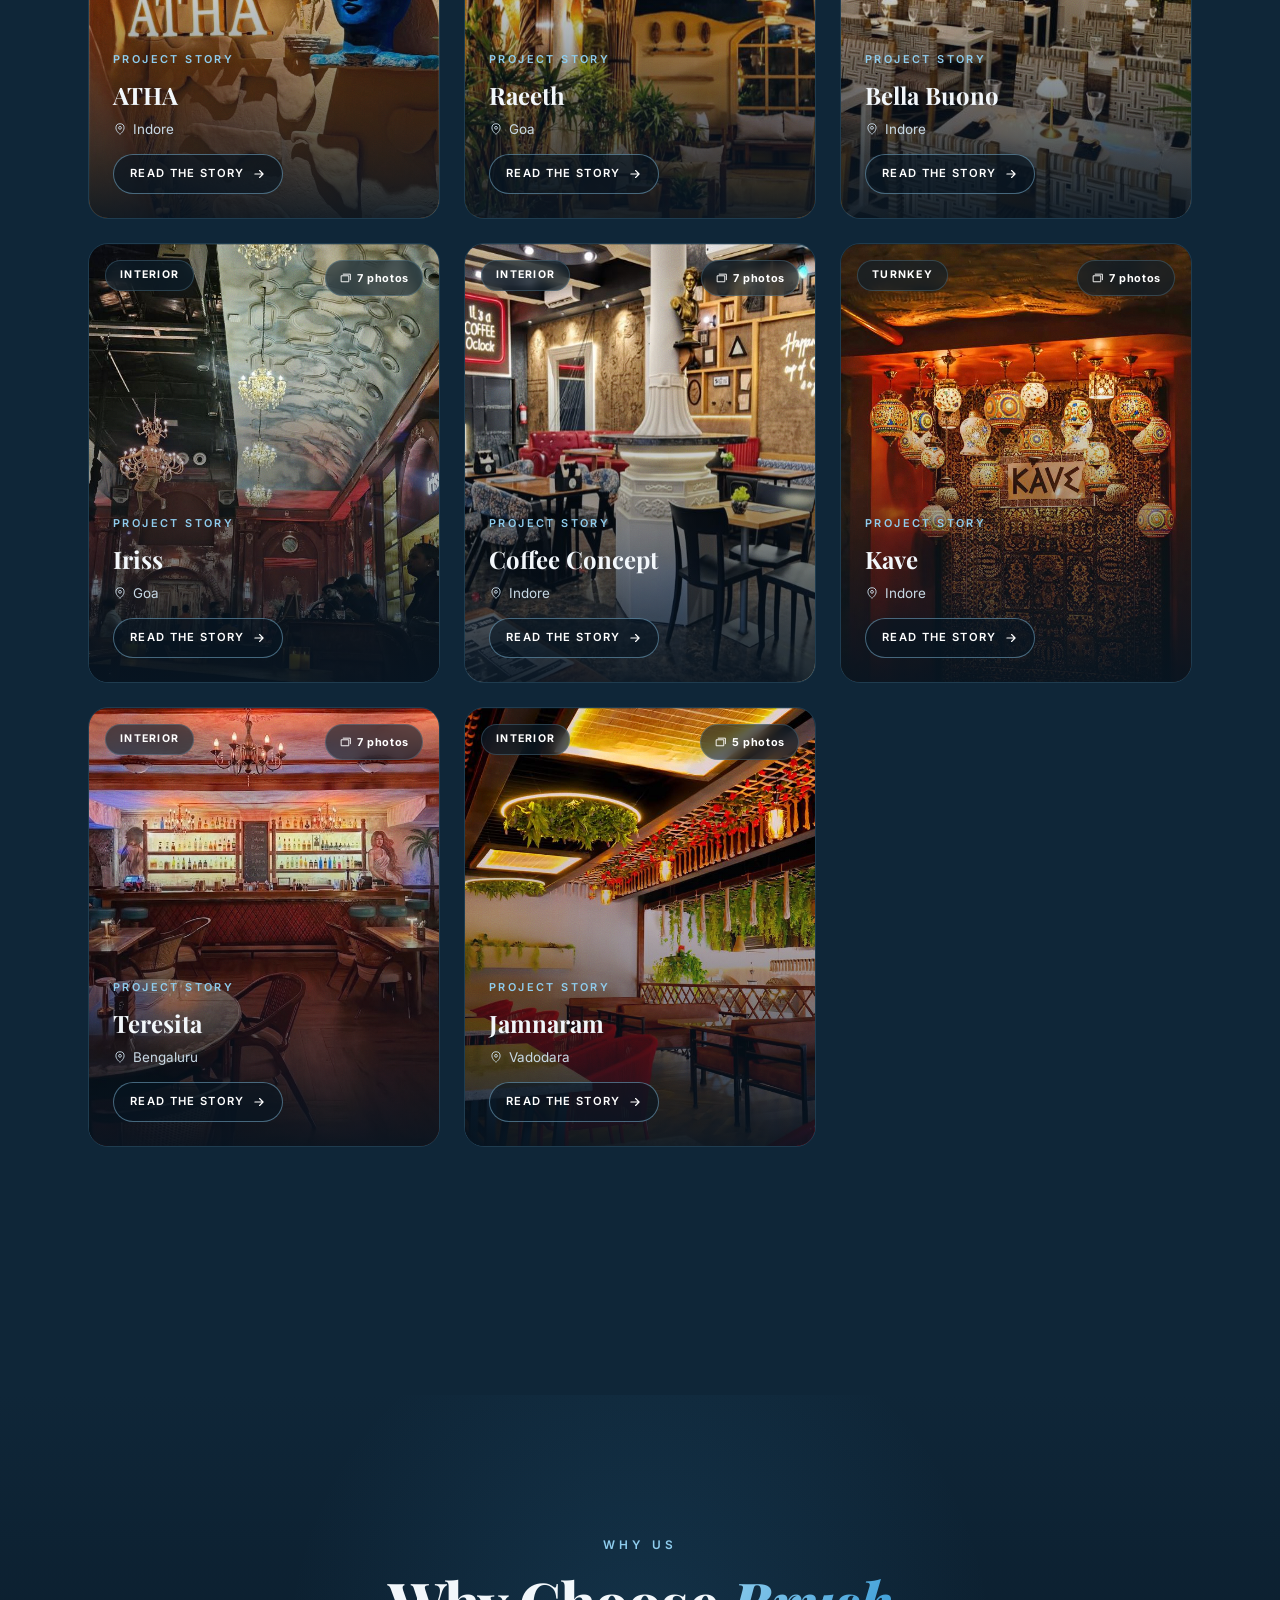
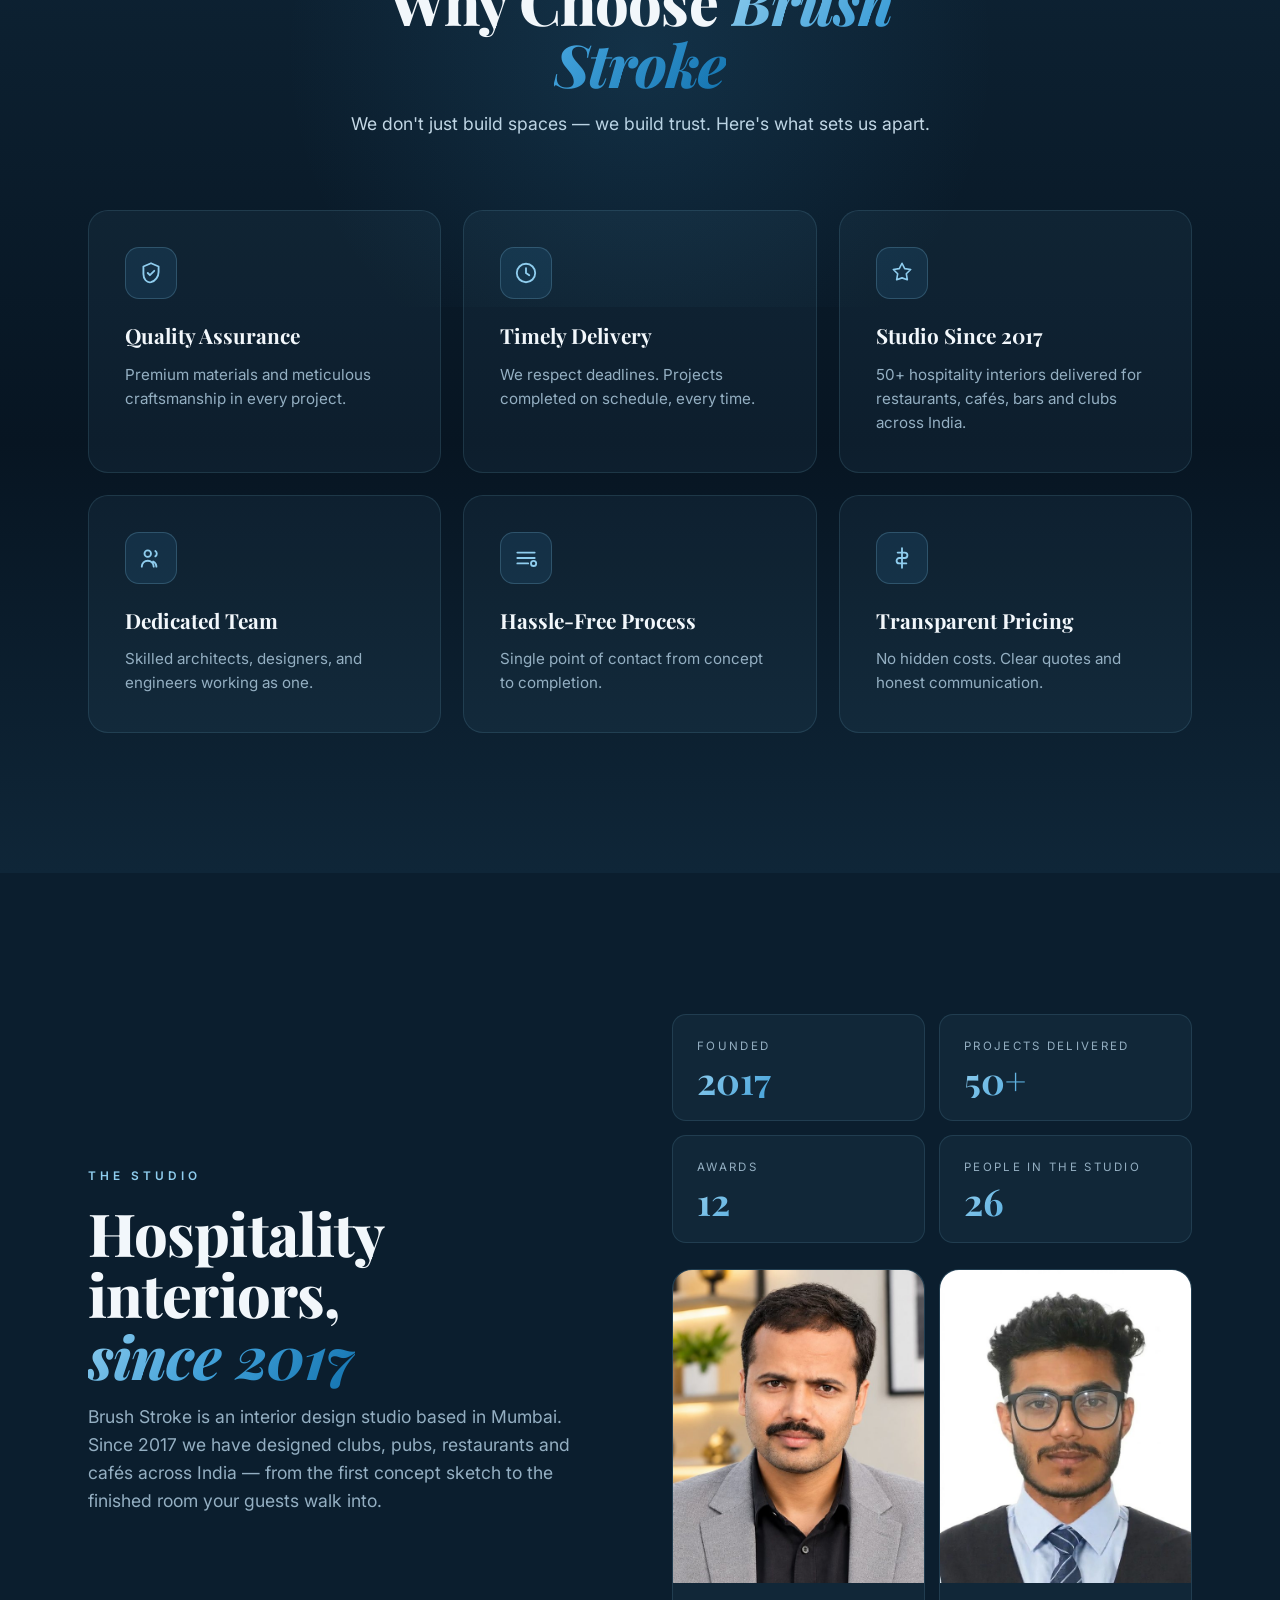
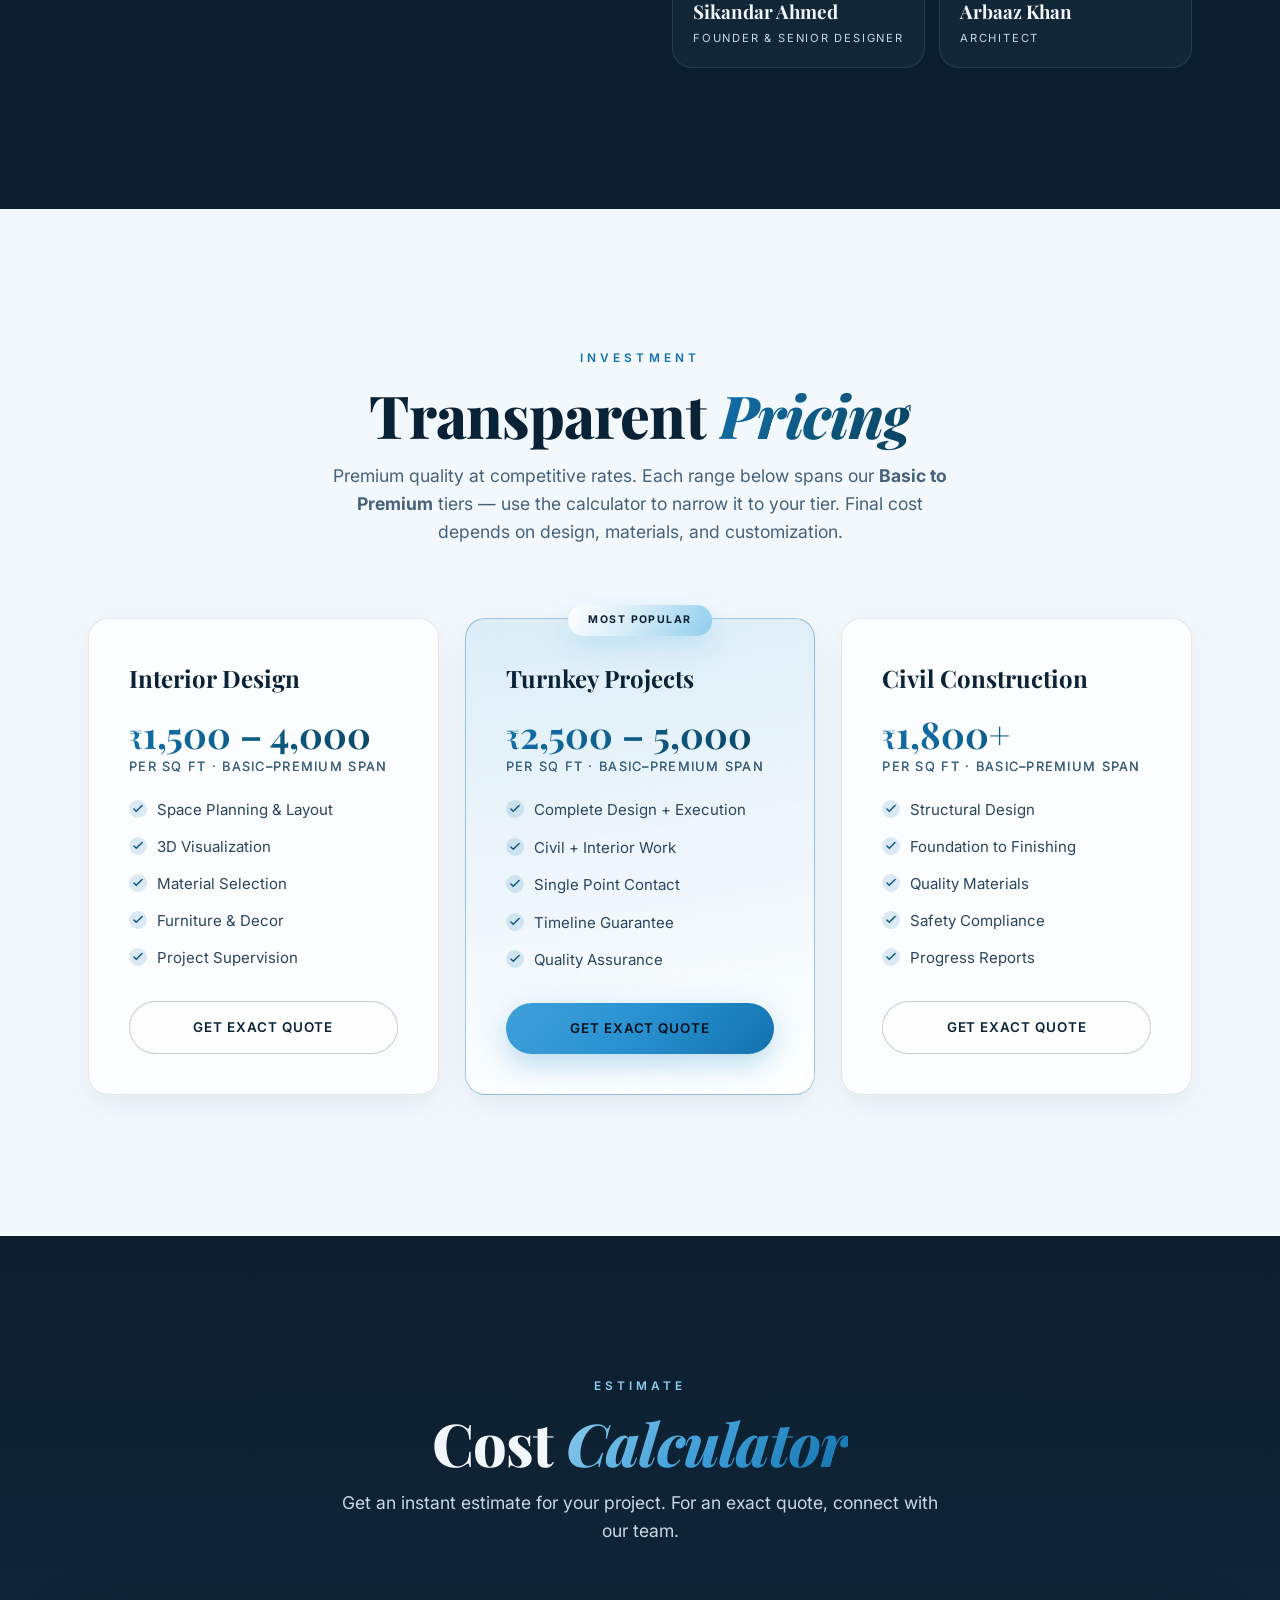
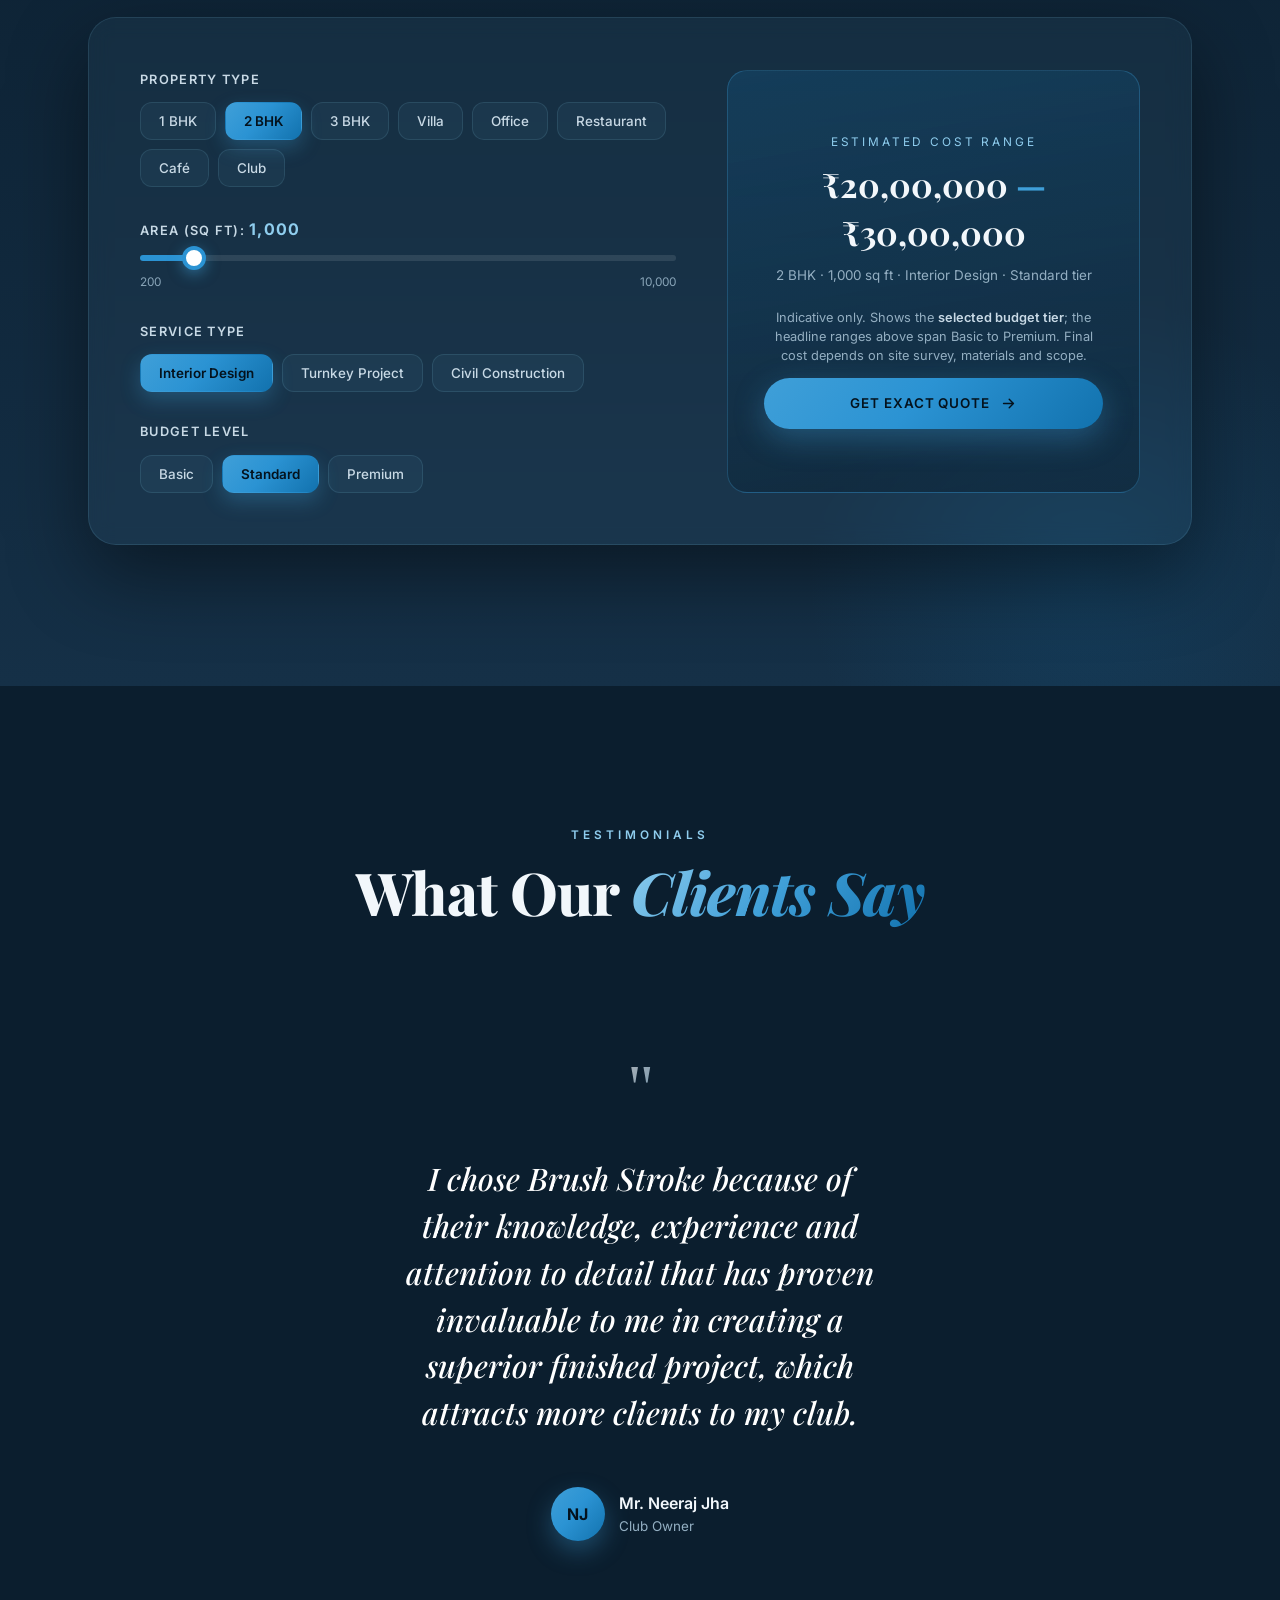
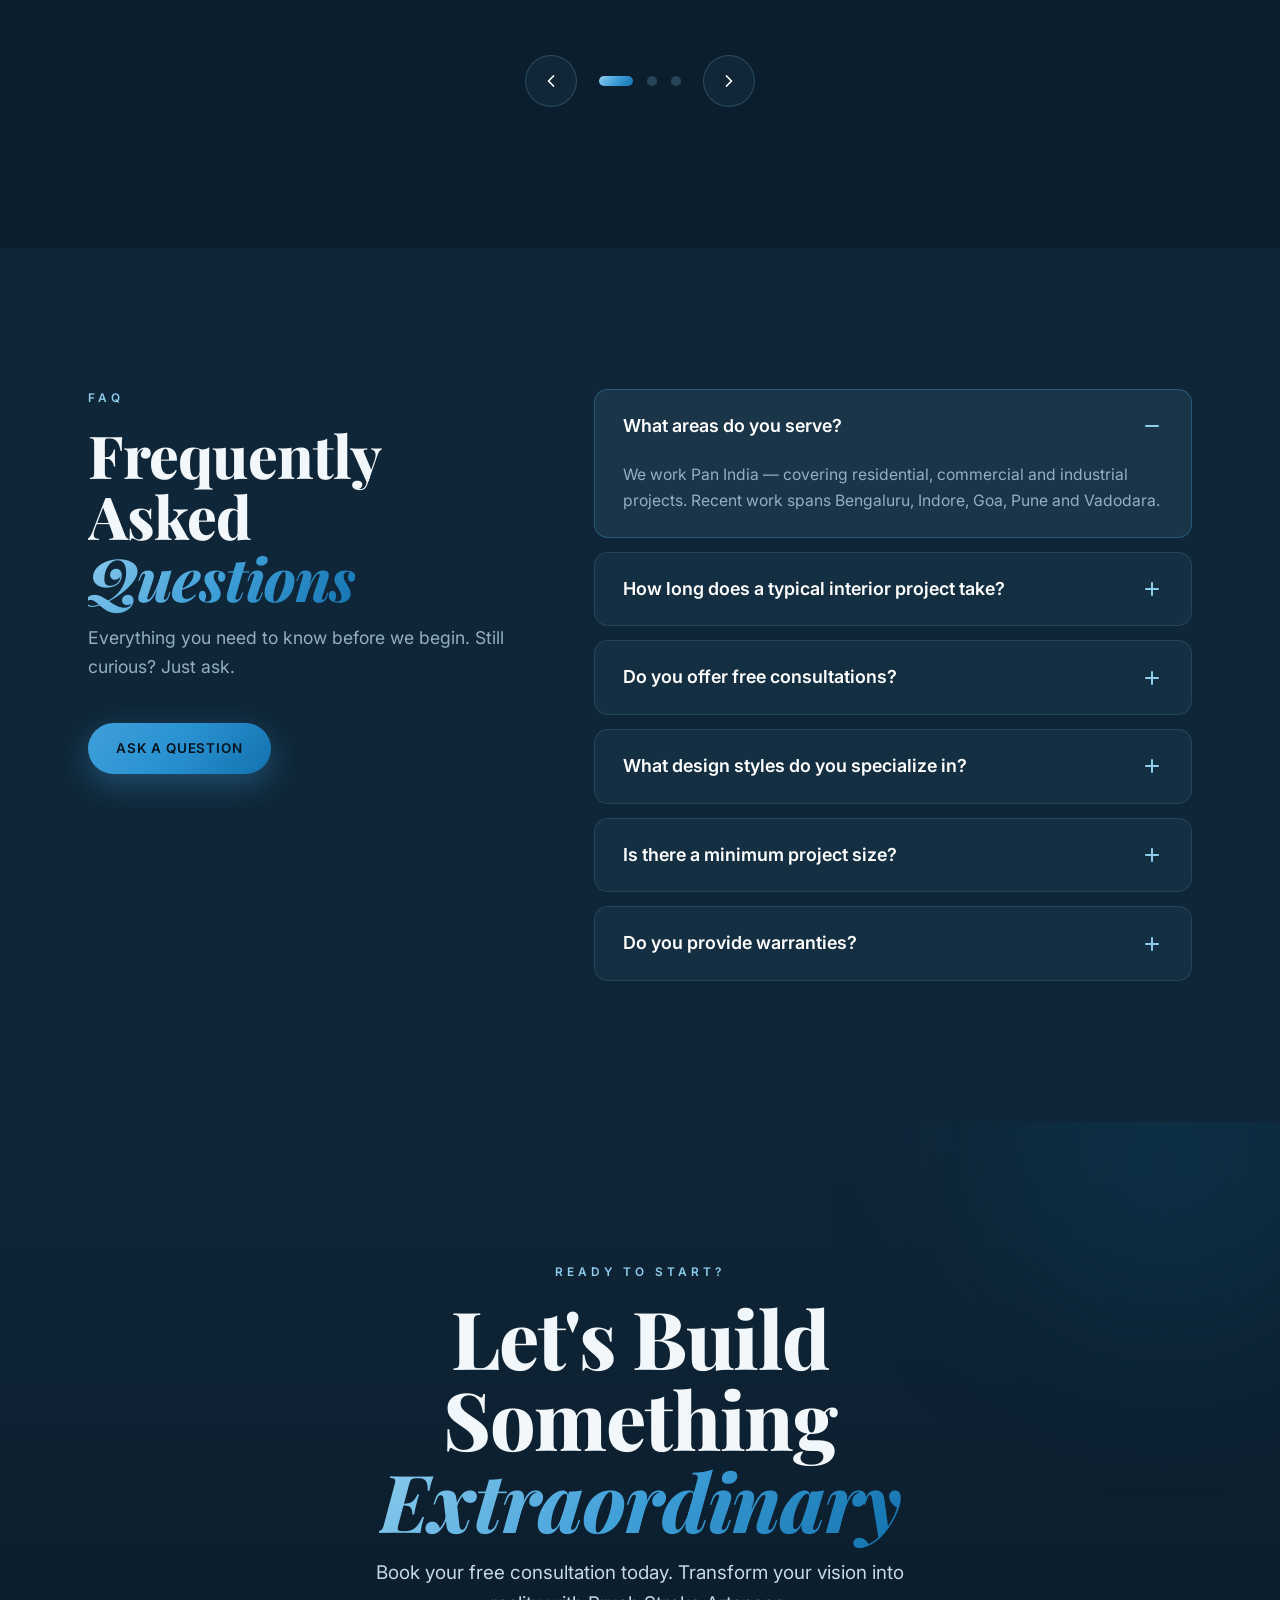
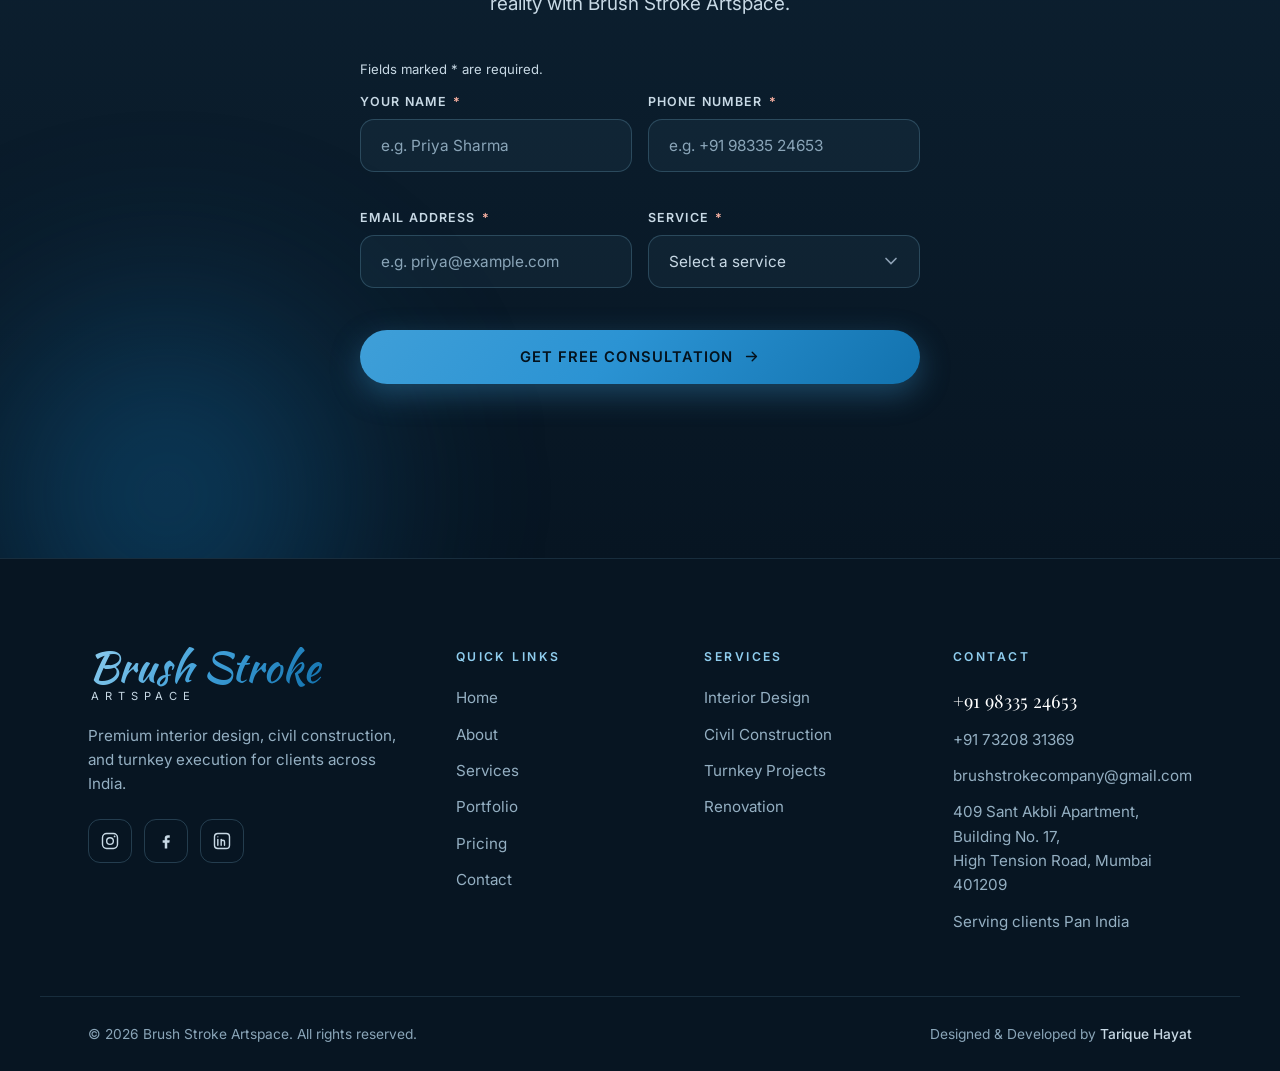
==== commit 73a81e95: "Update script references and improve pointer event handling across multiple project pages" ====
--- a/index.html
+++ b/index.html
@@ -1114,6 +1114,6 @@
 
   <script src="pricing.js?v=e0a8774f"></script>
   <script src="projects.js?v=ac09e036"></script>
-  <script src="script.js?v=b24d3c35"></script>
+  <script src="script.js?v=358beb58"></script>
 </body>
 </html>
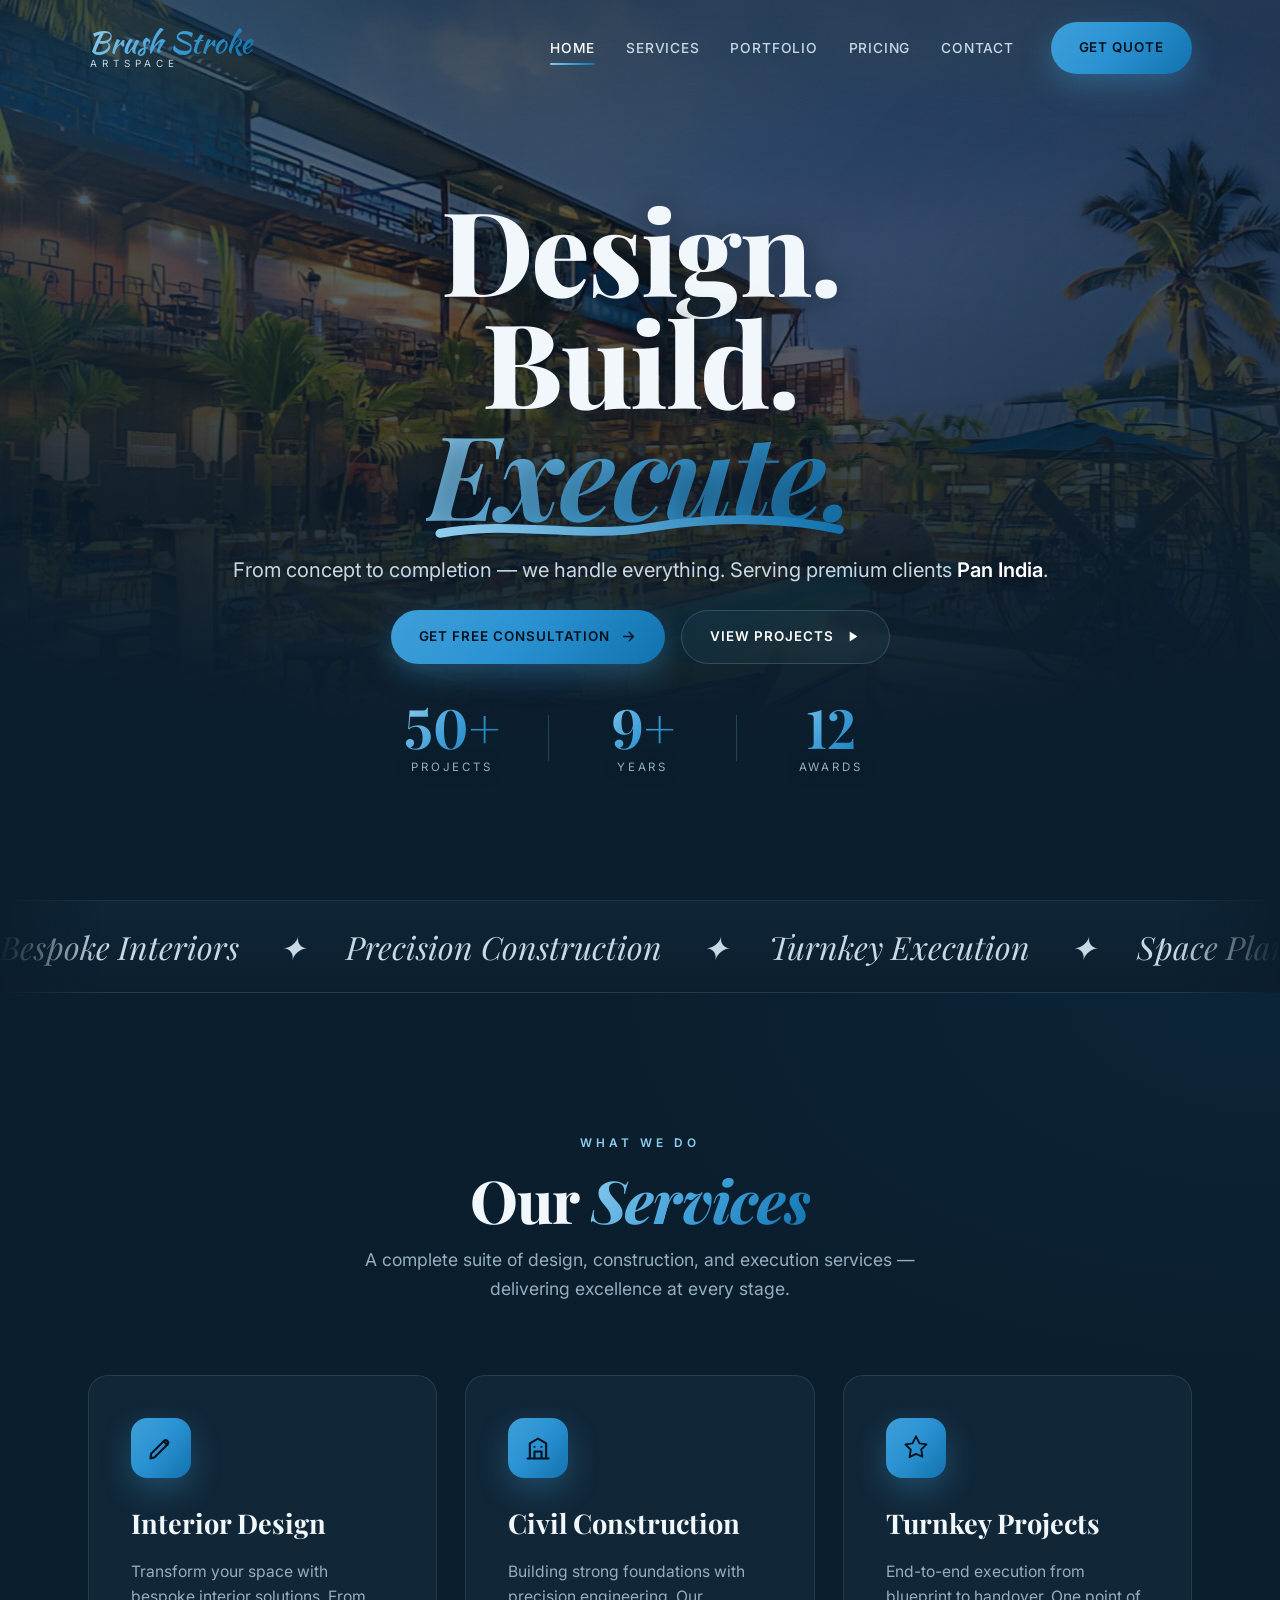
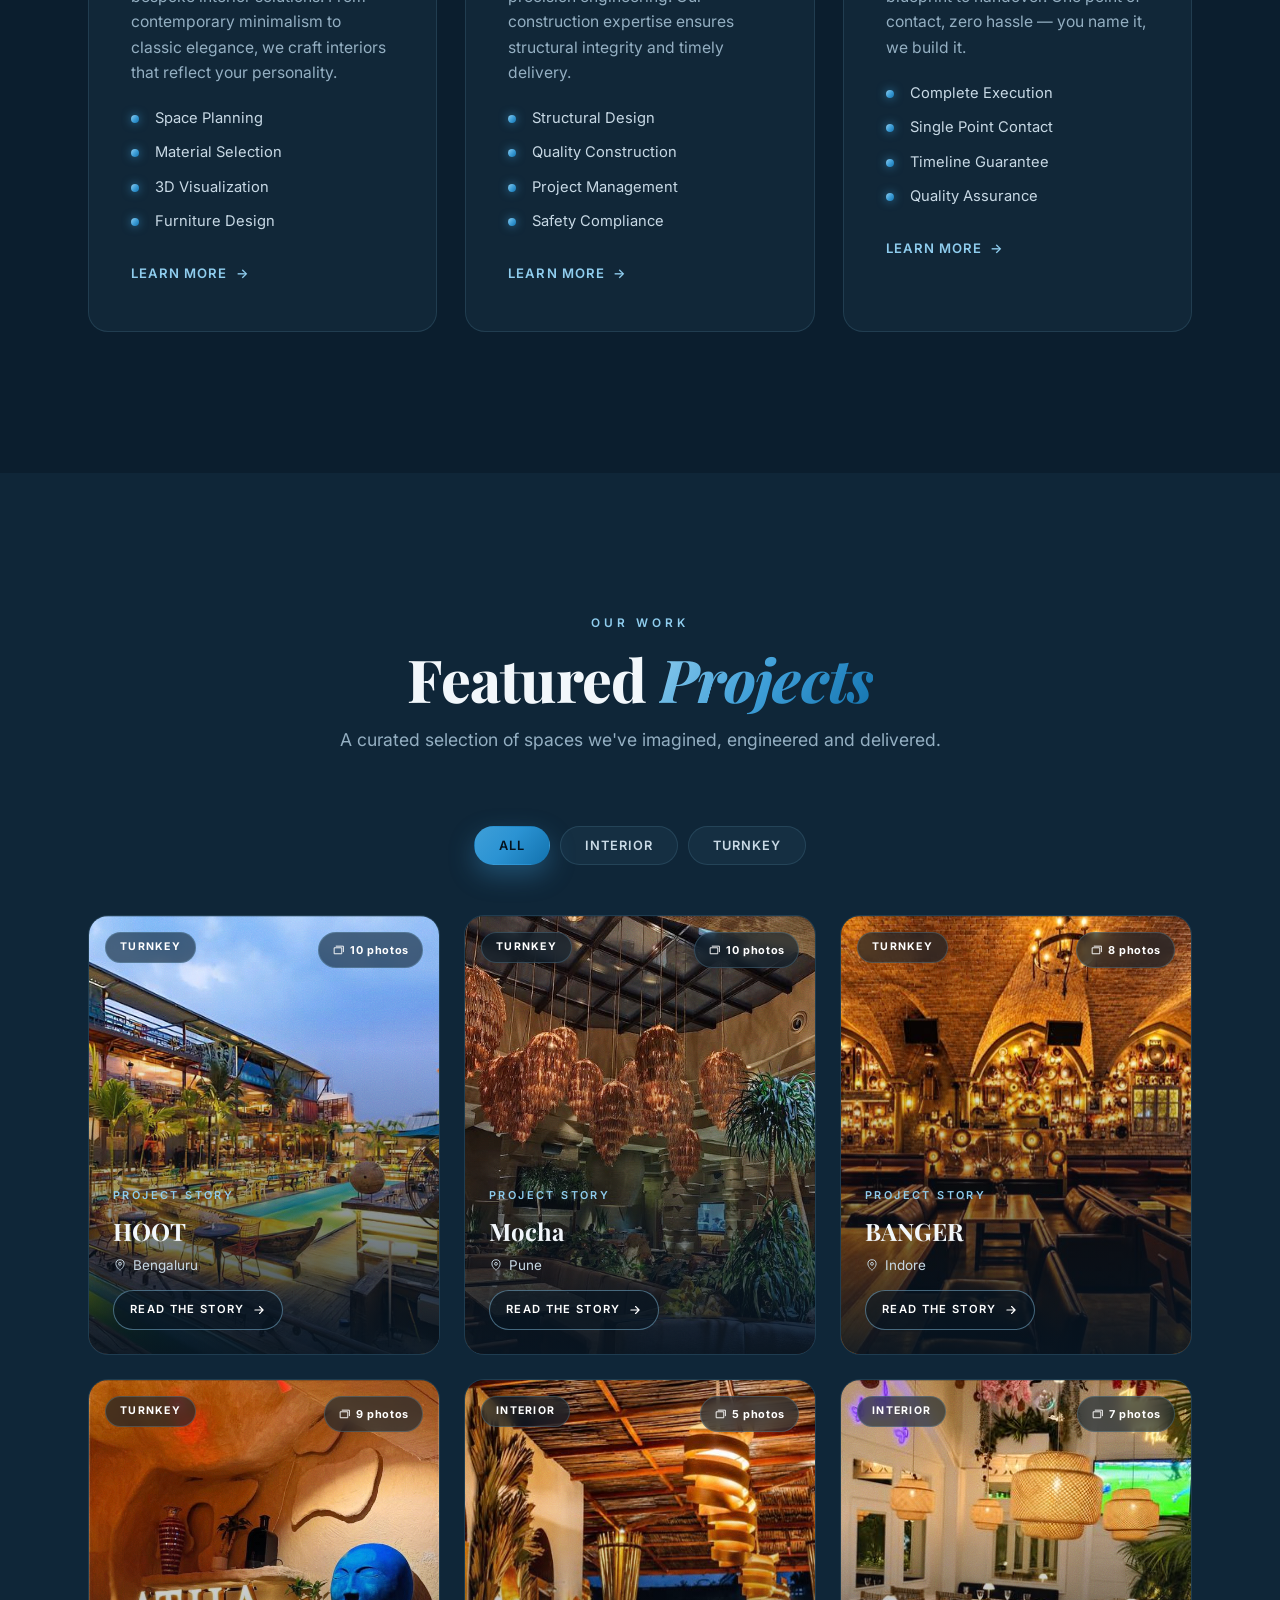
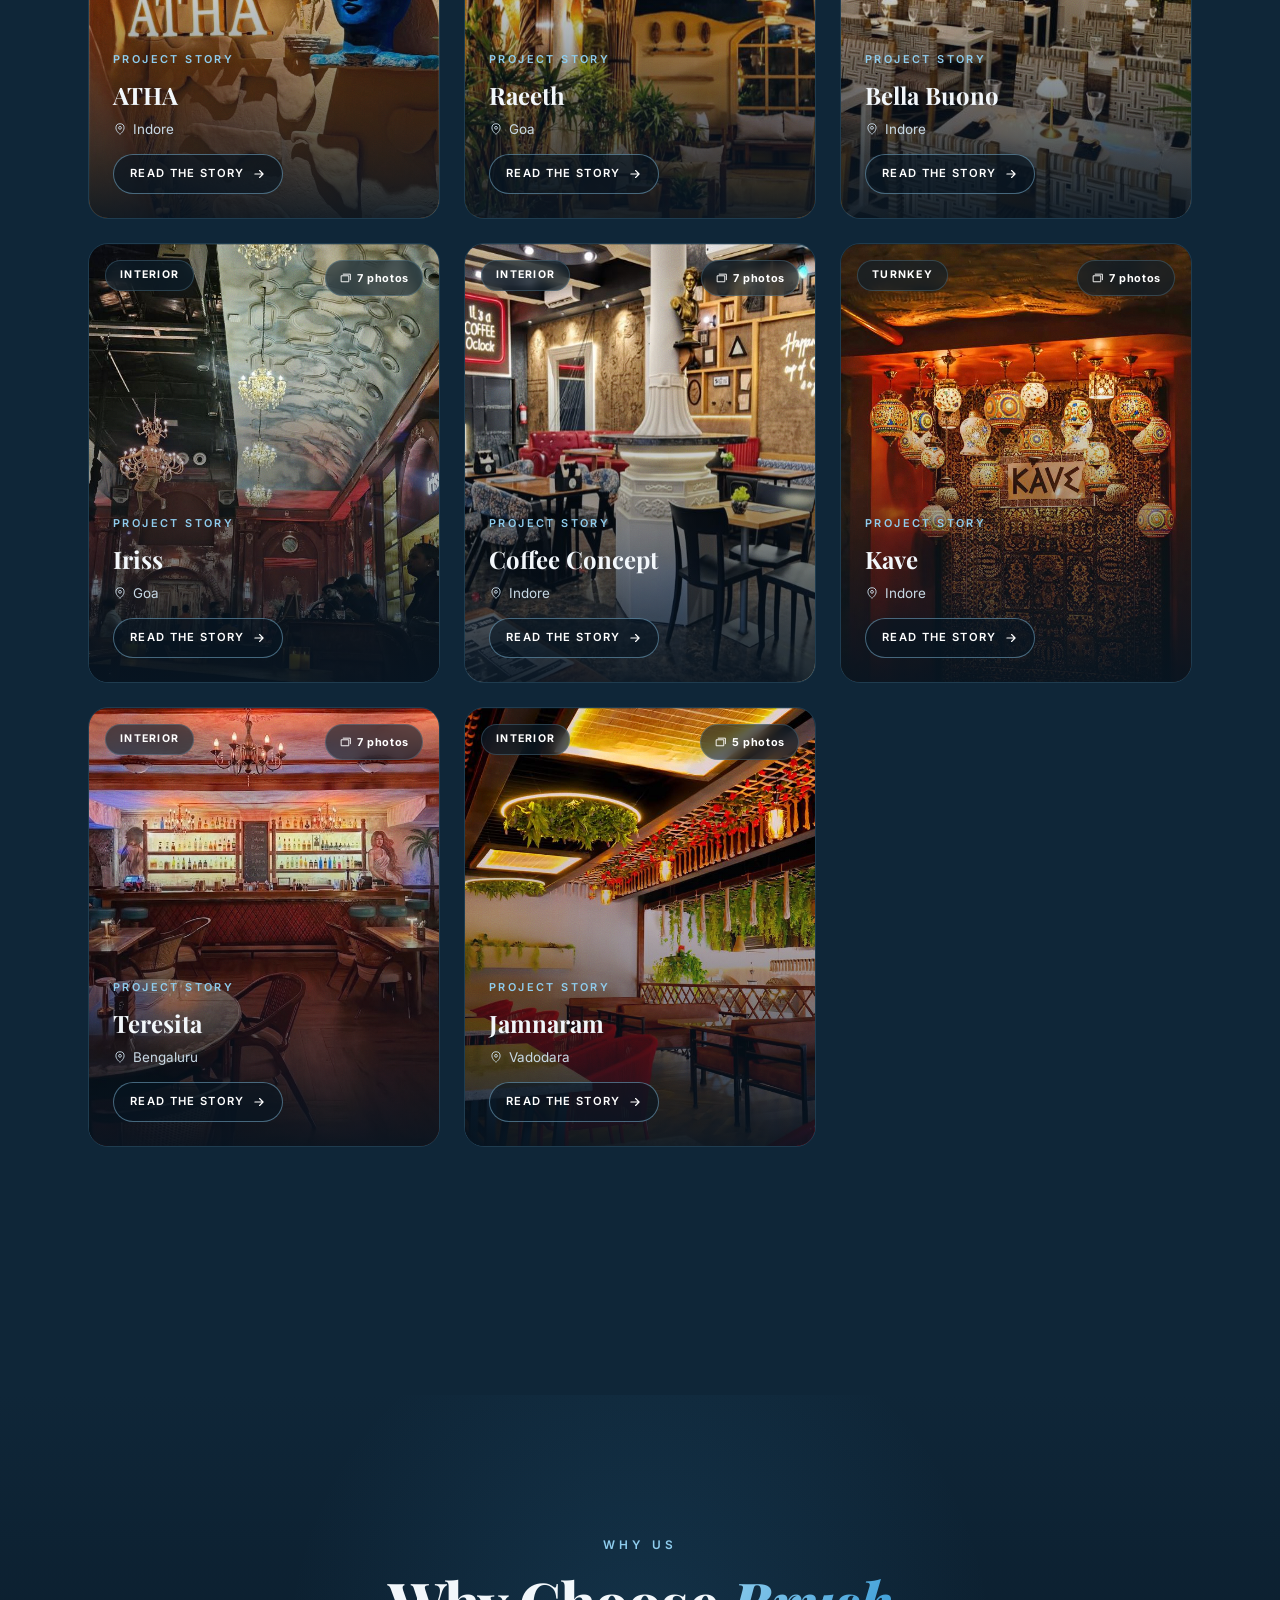
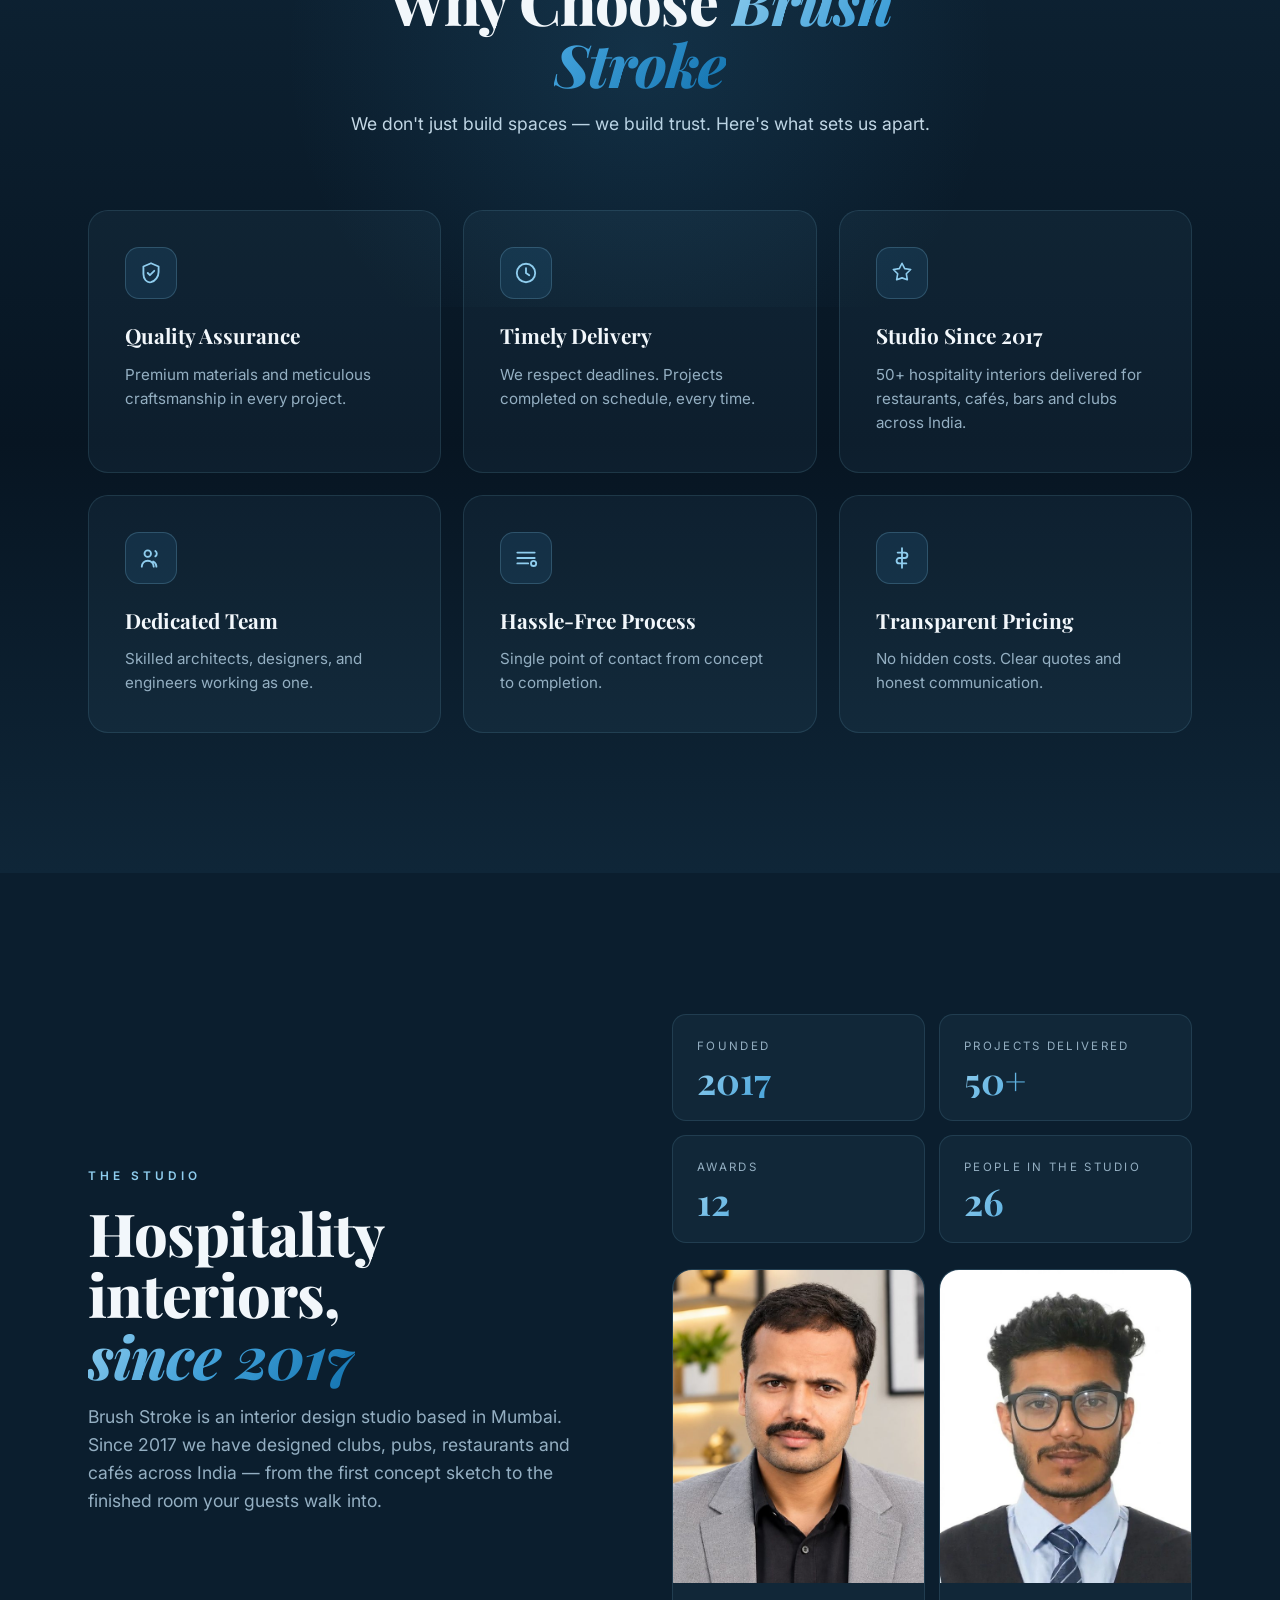
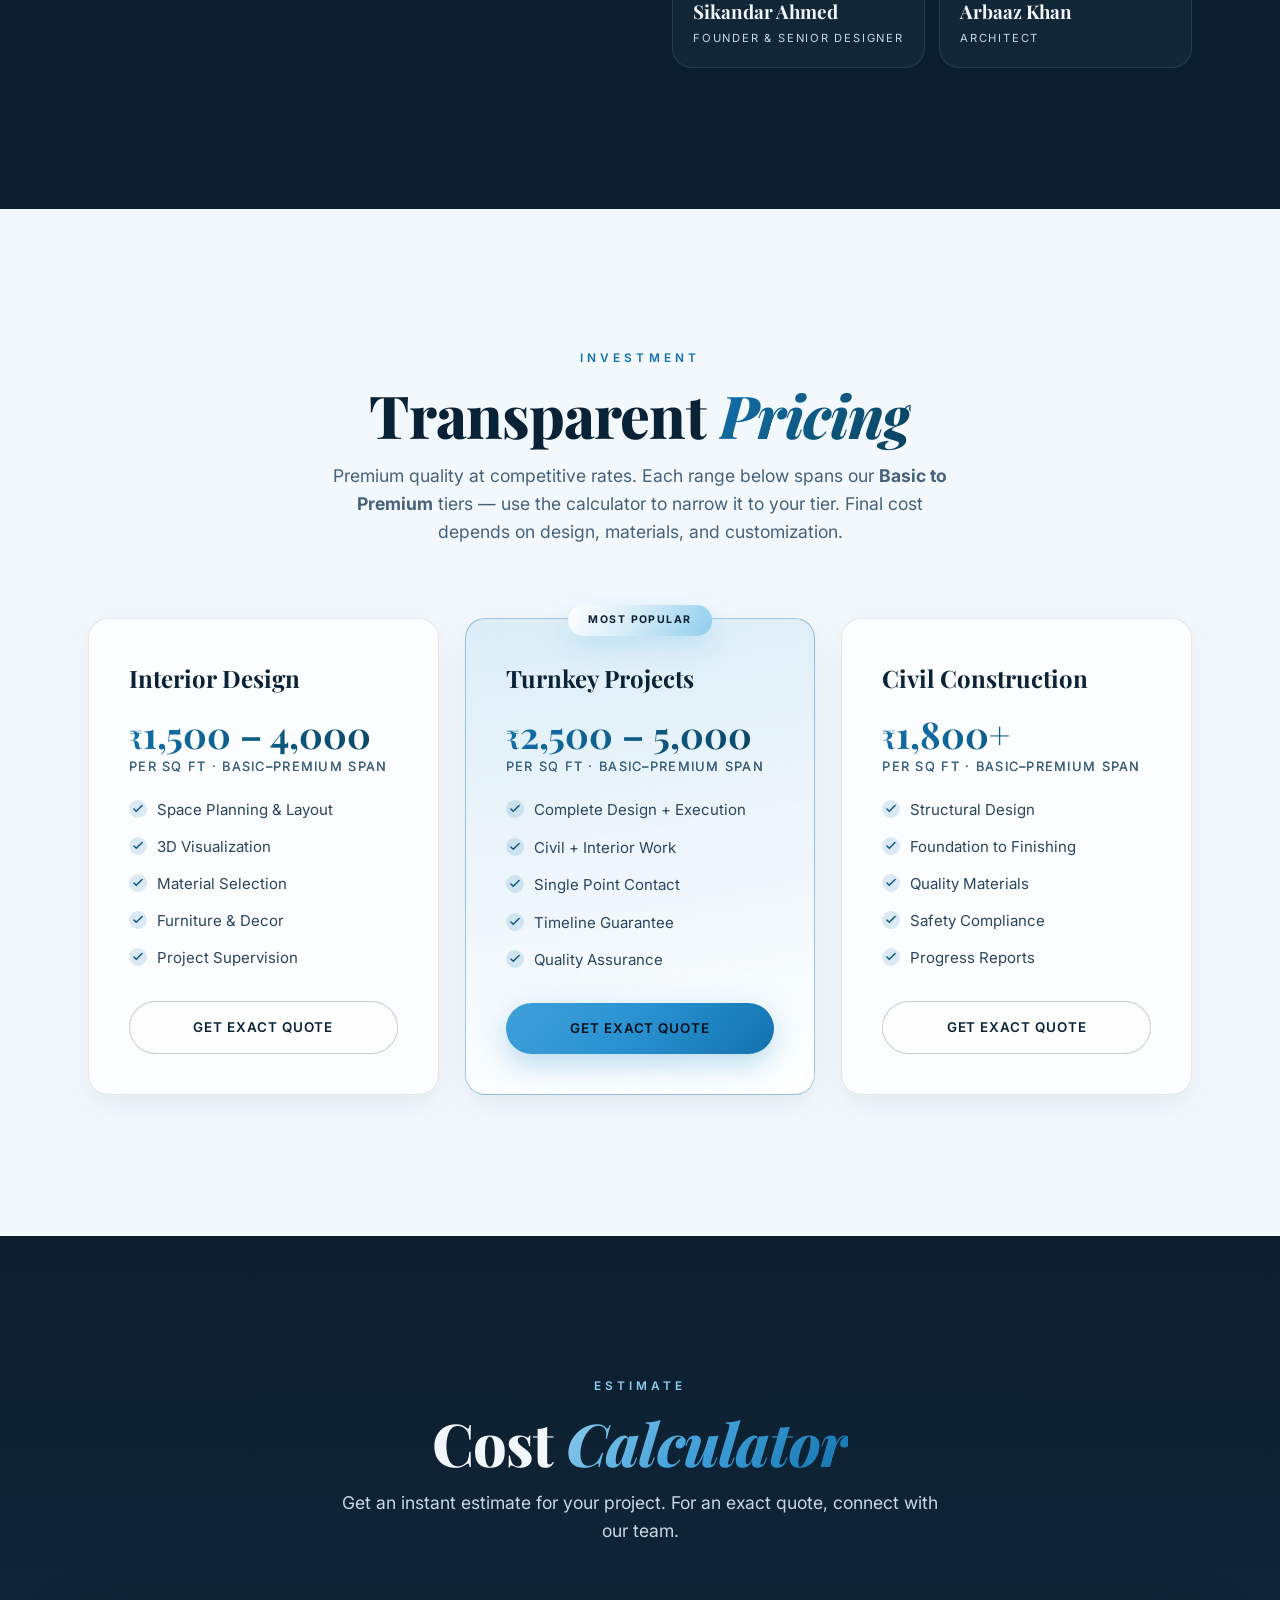
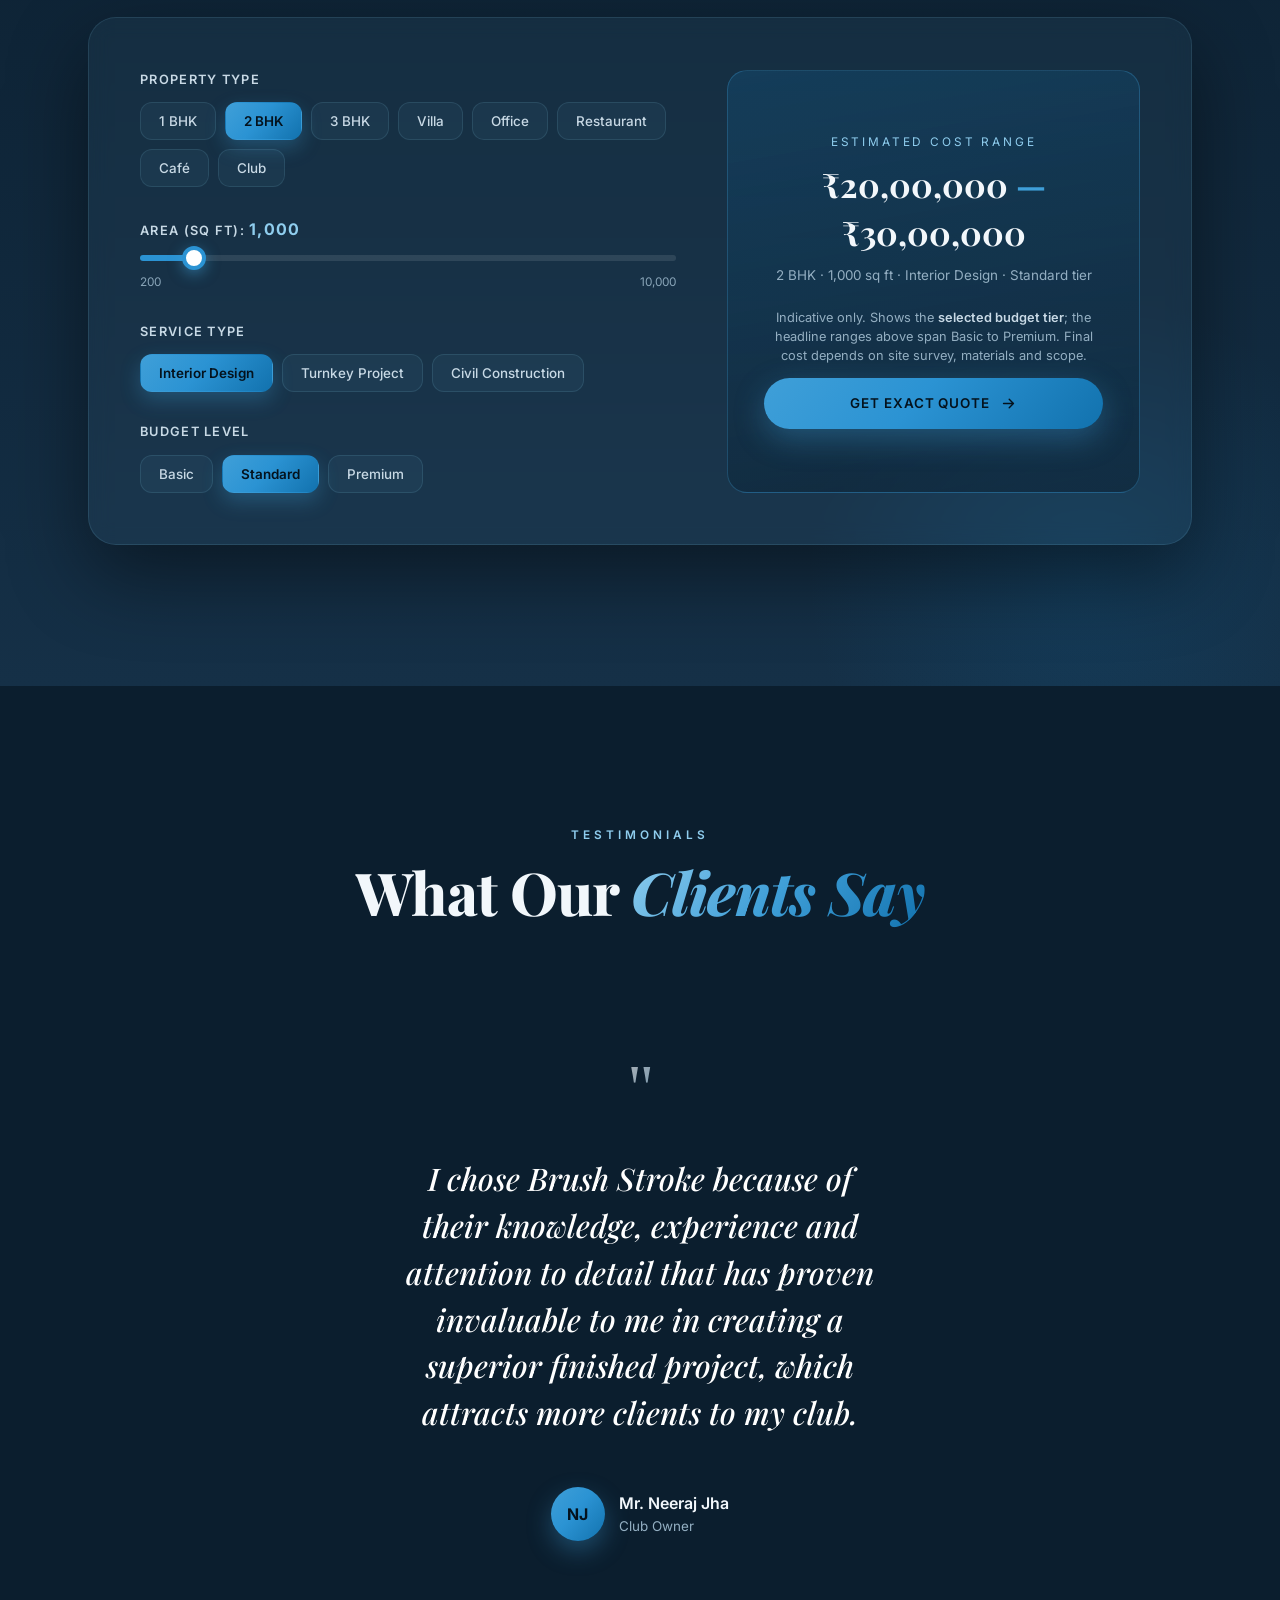
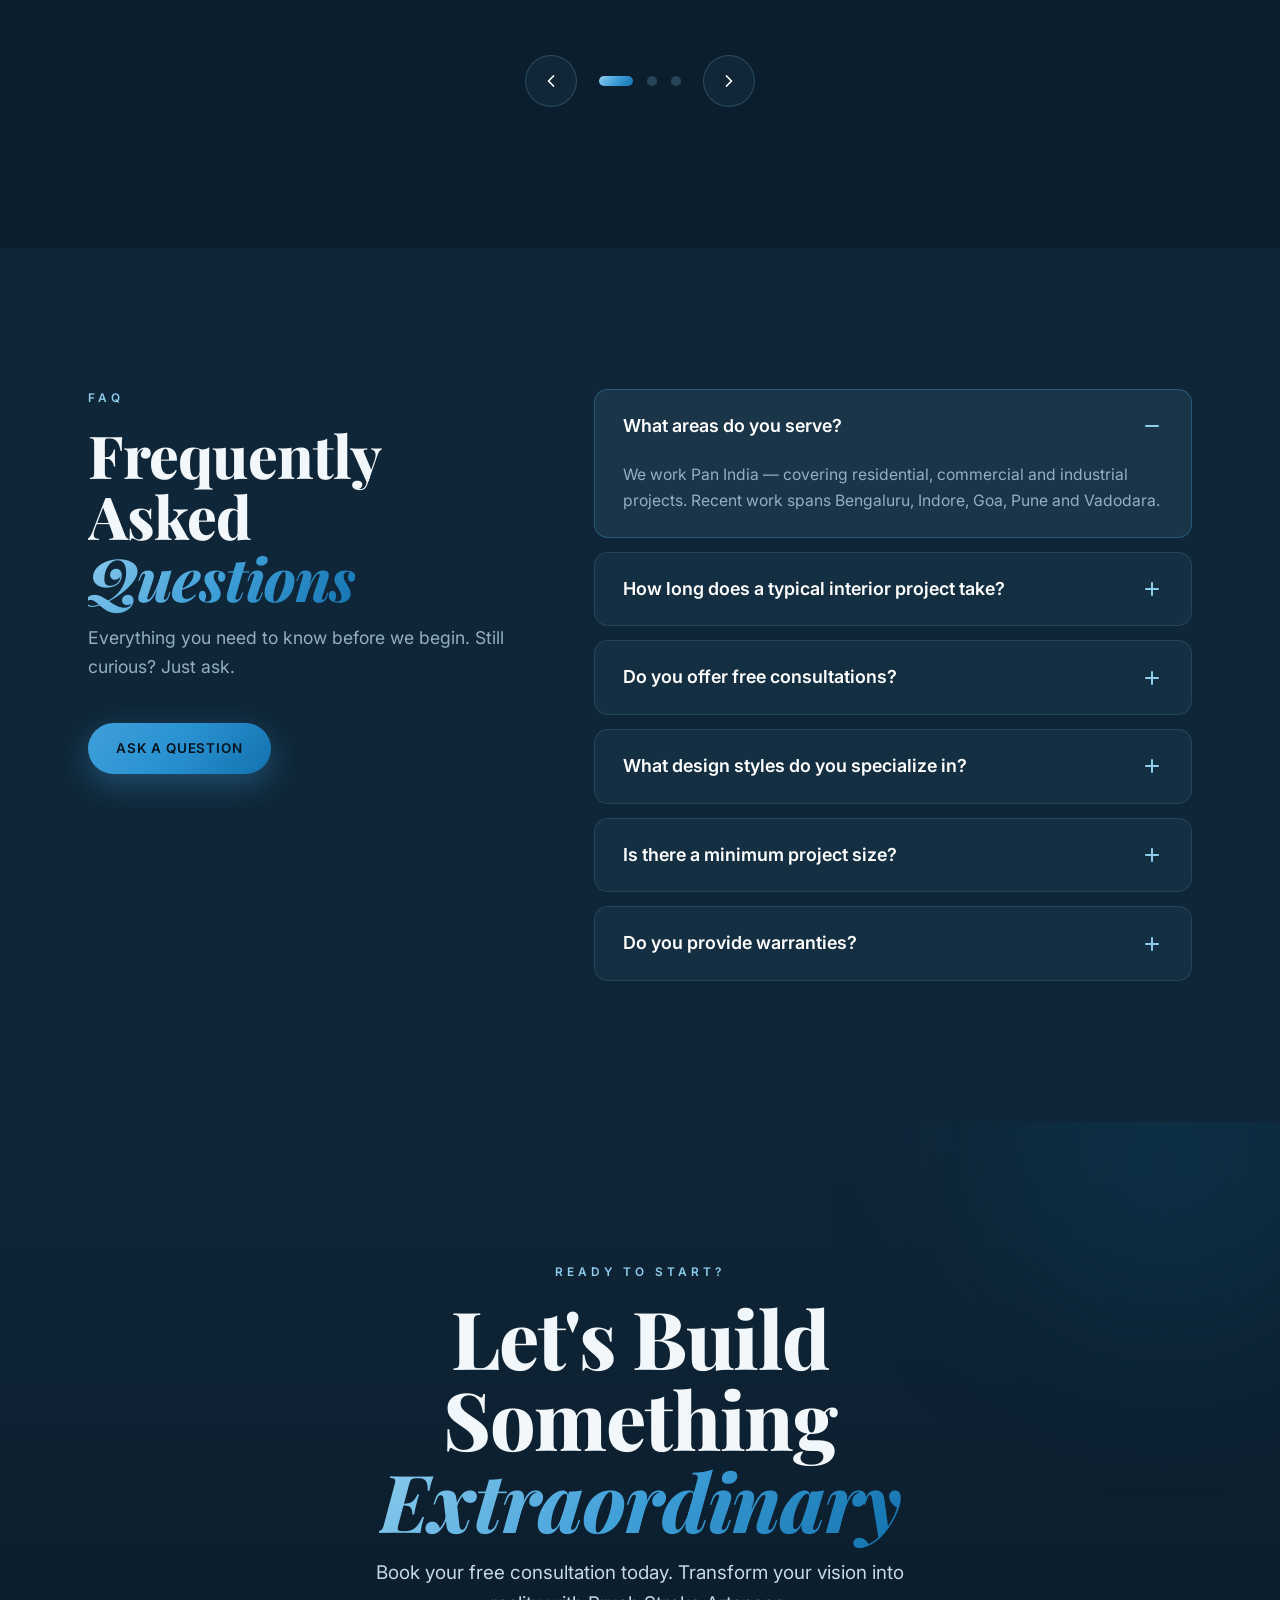
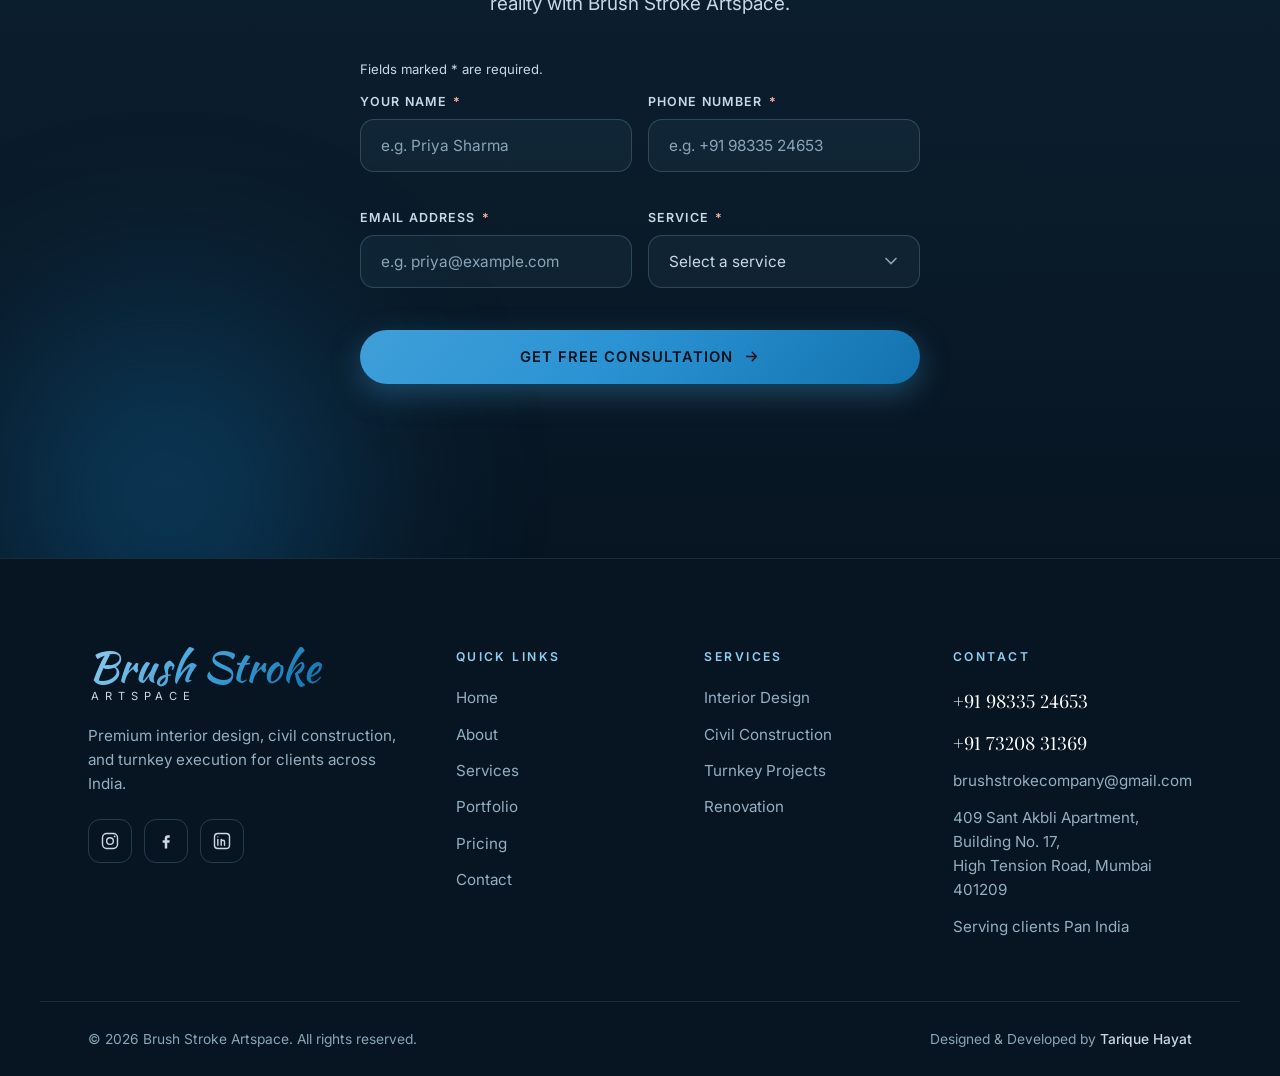
==== commit f9fc9f71: "Update project pages with canonical URLs, Open Graph metadata, and structured data - Added canonical" ====
--- a/index.html
+++ b/index.html
@@ -15,8 +15,10 @@
   <meta property="og:site_name" content="Brush Stroke" />
   <meta property="og:locale" content="en_IN" />
   <!-- SEO:START (generated by scripts/build-portfolio.js from SITE_URL) -->
-  <!-- no domain yet: relative og:image (WhatsApp/LinkedIn previews need it absolute) -->
-  <meta property="og:image" content="assets/og-image.jpg" />
+  <link rel="canonical" href="https://brushstrokeartspace.com/" />
+  <meta property="og:url" content="https://brushstrokeartspace.com/" />
+  <meta property="og:image" content="https://brushstrokeartspace.com/assets/og-image.jpg" />
+  <meta name="twitter:image" content="https://brushstrokeartspace.com/assets/og-image.jpg" />
   <!-- SEO:END -->
   <meta property="og:image:width" content="1200" />
   <meta property="og:image:height" content="630" />
@@ -38,7 +40,7 @@
   <link rel="preconnect" href="https://fonts.googleapis.com" />
   <link rel="preconnect" href="https://fonts.gstatic.com" crossorigin />
   <link href="https://fonts.googleapis.com/css2?family=Playfair+Display:ital,wght@0,400;0,700;0,800;1,500;1,700&family=Inter:wght@400;500;600;700;800&family=Kaushan+Script&display=swap" rel="stylesheet" />
-  <link rel="stylesheet" href="styles.css?v=d8248673" />
+  <link rel="stylesheet" href="styles.css?v=158d1305" />
   <!-- CLIENT PREVIEW ONLY: ?theme=light loads the proposed lighter palette.
        Remove this line (and theme-light.css) once the client decides. -->
   <script>if(/[?&]theme=light\b/.test(location.search))document.write('<link rel="stylesheet" href="theme-light.css?v=b44accf1" />');</script>
@@ -48,112 +50,131 @@
   <script type="application/ld+json">
   {
     "@context": "https://schema.org",
-    "@type": [
-      "LocalBusiness",
-      "ProfessionalService"
-    ],
-    "name": "Brush Stroke Artspace",
-    "alternateName": "Brush Stroke",
-    "description": "Interior design studio for restaurants, cafés, bars and clubs across India. Founded in 2017, based in Mumbai.",
-    "foundingDate": "2017",
-    "founder": {
-      "@type": "Person",
-      "name": "Sikandar Ahmed",
-      "jobTitle": "Founder & Senior Designer"
-    },
-    "employee": [
+    "@graph": [
       {
-        "@type": "Person",
-        "name": "Arbaaz Khan",
-        "jobTitle": "Architect"
-      }
-    ],
-    "numberOfEmployees": {
-      "@type": "QuantitativeValue",
-      "value": 26
-    },
-    "telephone": "+91-98335-24653",
-    "email": "brushstrokecompany@gmail.com",
-    "address": {
-      "@type": "PostalAddress",
-      "streetAddress": "409 Sant Akbli Apartment, Building No. 17, High Tension Road",
-      "addressLocality": "Mumbai",
-      "addressRegion": "Maharashtra",
-      "postalCode": "401209",
-      "addressCountry": "IN"
-    },
-    "areaServed": {
-      "@type": "Country",
-      "name": "India"
-    },
-    "priceRange": "₹₹₹",
-    "hasOfferCatalog": {
-      "@type": "OfferCatalog",
-      "name": "Hospitality interior design services",
-      "itemListElement": [
-        {
-          "@type": "Offer",
-          "itemOffered": {
-            "@type": "Service",
-            "name": "Restaurant interior design"
+        "@id": "https://brushstrokeartspace.com/#business",
+        "@type": [
+          "LocalBusiness",
+          "ProfessionalService"
+        ],
+        "name": "Brush Stroke Artspace",
+        "alternateName": "Brush Stroke",
+        "description": "Interior design studio for restaurants, cafés, bars and clubs across India. Founded in 2017, based in Mumbai.",
+        "foundingDate": "2017",
+        "founder": {
+          "@type": "Person",
+          "name": "Sikandar Ahmed",
+          "jobTitle": "Founder & Senior Designer"
+        },
+        "employee": [
+          {
+            "@type": "Person",
+            "name": "Arbaaz Khan",
+            "jobTitle": "Architect"
           }
+        ],
+        "numberOfEmployees": {
+          "@type": "QuantitativeValue",
+          "value": 26
         },
-        {
-          "@type": "Offer",
-          "itemOffered": {
-            "@type": "Service",
-            "name": "Café interior design"
+        "telephone": "+91-98335-24653",
+        "email": "brushstrokecompany@gmail.com",
+        "address": {
+          "@type": "PostalAddress",
+          "streetAddress": "409 Sant Akbli Apartment, Building No. 17, High Tension Road",
+          "addressLocality": "Mumbai",
+          "addressRegion": "Maharashtra",
+          "postalCode": "401209",
+          "addressCountry": "IN"
+        },
+        "areaServed": {
+          "@type": "Country",
+          "name": "India"
+        },
+        "priceRange": "₹₹₹",
+        "hasOfferCatalog": {
+          "@type": "OfferCatalog",
+          "name": "Hospitality interior design services",
+          "itemListElement": [
+            {
+              "@type": "Offer",
+              "itemOffered": {
+                "@type": "Service",
+                "name": "Restaurant interior design"
+              }
+            },
+            {
+              "@type": "Offer",
+              "itemOffered": {
+                "@type": "Service",
+                "name": "Café interior design"
+              }
+            },
+            {
+              "@type": "Offer",
+              "itemOffered": {
+                "@type": "Service",
+                "name": "Bar, pub and lounge interior design"
+              }
+            },
+            {
+              "@type": "Offer",
+              "itemOffered": {
+                "@type": "Service",
+                "name": "Nightclub interior design"
+              }
+            },
+            {
+              "@type": "Offer",
+              "itemOffered": {
+                "@type": "Service",
+                "name": "Turnkey design and execution"
+              }
+            }
+          ]
+        },
+        "knowsAbout": [
+          "Restaurant interior design",
+          "Café interior design",
+          "Bar and pub interior design",
+          "Nightclub interior design",
+          "Space planning",
+          "Interior design consultation"
+        ],
+        "contactPoint": [
+          {
+            "@type": "ContactPoint",
+            "telephone": "+91-98335-24653",
+            "contactType": "customer service",
+            "areaServed": "IN"
+          },
+          {
+            "@type": "ContactPoint",
+            "telephone": "+91-73208-31369",
+            "contactType": "customer service",
+            "areaServed": "IN"
           }
-        },
-        {
-          "@type": "Offer",
-          "itemOffered": {
-            "@type": "Service",
-            "name": "Bar, pub and lounge interior design"
-          }
-        },
-        {
-          "@type": "Offer",
-          "itemOffered": {
-            "@type": "Service",
-            "name": "Nightclub interior design"
-          }
-        },
-        {
-          "@type": "Offer",
-          "itemOffered": {
-            "@type": "Service",
-            "name": "Turnkey design and execution"
-          }
-        }
-      ]
-    },
-    "knowsAbout": [
-      "Restaurant interior design",
-      "Café interior design",
-      "Bar and pub interior design",
-      "Nightclub interior design",
-      "Space planning",
-      "Interior design consultation"
-    ],
-    "contactPoint": [
-      {
-        "@type": "ContactPoint",
-        "telephone": "+91-98335-24653",
-        "contactType": "customer service",
-        "areaServed": "IN"
+        ],
+        "sameAs": [
+          "https://www.instagram.com/brushstrokeartspace/",
+          "https://www.facebook.com/share/19zfJt46u4/",
+          "https://www.linkedin.com/in/brush-stroke-art-space-407026342/"
+        ],
+        "url": "https://brushstrokeartspace.com/",
+        "logo": "https://brushstrokeartspace.com/assets/icon-512.png",
+        "image": "https://brushstrokeartspace.com/assets/og-image.jpg"
       },
       {
-        "@type": "ContactPoint",
-        "telephone": "+91-73208-31369",
-        "contactType": "customer service",
-        "areaServed": "IN"
+        "@type": "WebSite",
+        "@id": "https://brushstrokeartspace.com/#website",
+        "url": "https://brushstrokeartspace.com/",
+        "name": "Brush Stroke",
+        "alternateName": "Brush Stroke Artspace",
+        "inLanguage": "en-IN",
+        "publisher": {
+          "@id": "https://brushstrokeartspace.com/#business"
+        }
       }
-    ],
-    "sameAs": [
-      "https://www.instagram.com/brushstrokeartspace/",
-      "https://www.facebook.com/share/19zfJt46u4/",
-      "https://www.linkedin.com/in/brush-stroke-art-space-407026342/"
     ]
   }
   </script>
--- a/styles.css
+++ b/styles.css
@@ -789,7 +789,9 @@
 .footer__col h3{font-size:.76rem;letter-spacing:.2em;text-transform:uppercase;color:var(--blue-300);margin-bottom:20px;font-weight:600}
 .footer__col a,.footer__contact span{display:block;color:var(--muted);font-size:.95rem;margin-bottom:12px;transition:color .3s;width:fit-content}
 .footer__col a:hover{color:#fff}
-.footer__contact a:first-of-type{font-family:var(--serif);font-size:1.15rem;color:#fff}
+/* both phone numbers in one style (only the first used to be highlighted) */
+.footer__contact a[href^="tel:"]{font-family:var(--serif);font-size:1.15rem;color:#fff;white-space:nowrap;
+  font-variant-numeric:lining-nums tabular-nums}
 .footer__bar{display:flex;justify-content:space-between;align-items:center;flex-wrap:wrap;
   gap:8px clamp(14px,3vw,28px);
   padding-block:26px;border-top:1px solid var(--line);color:var(--faint);font-size:.86rem}
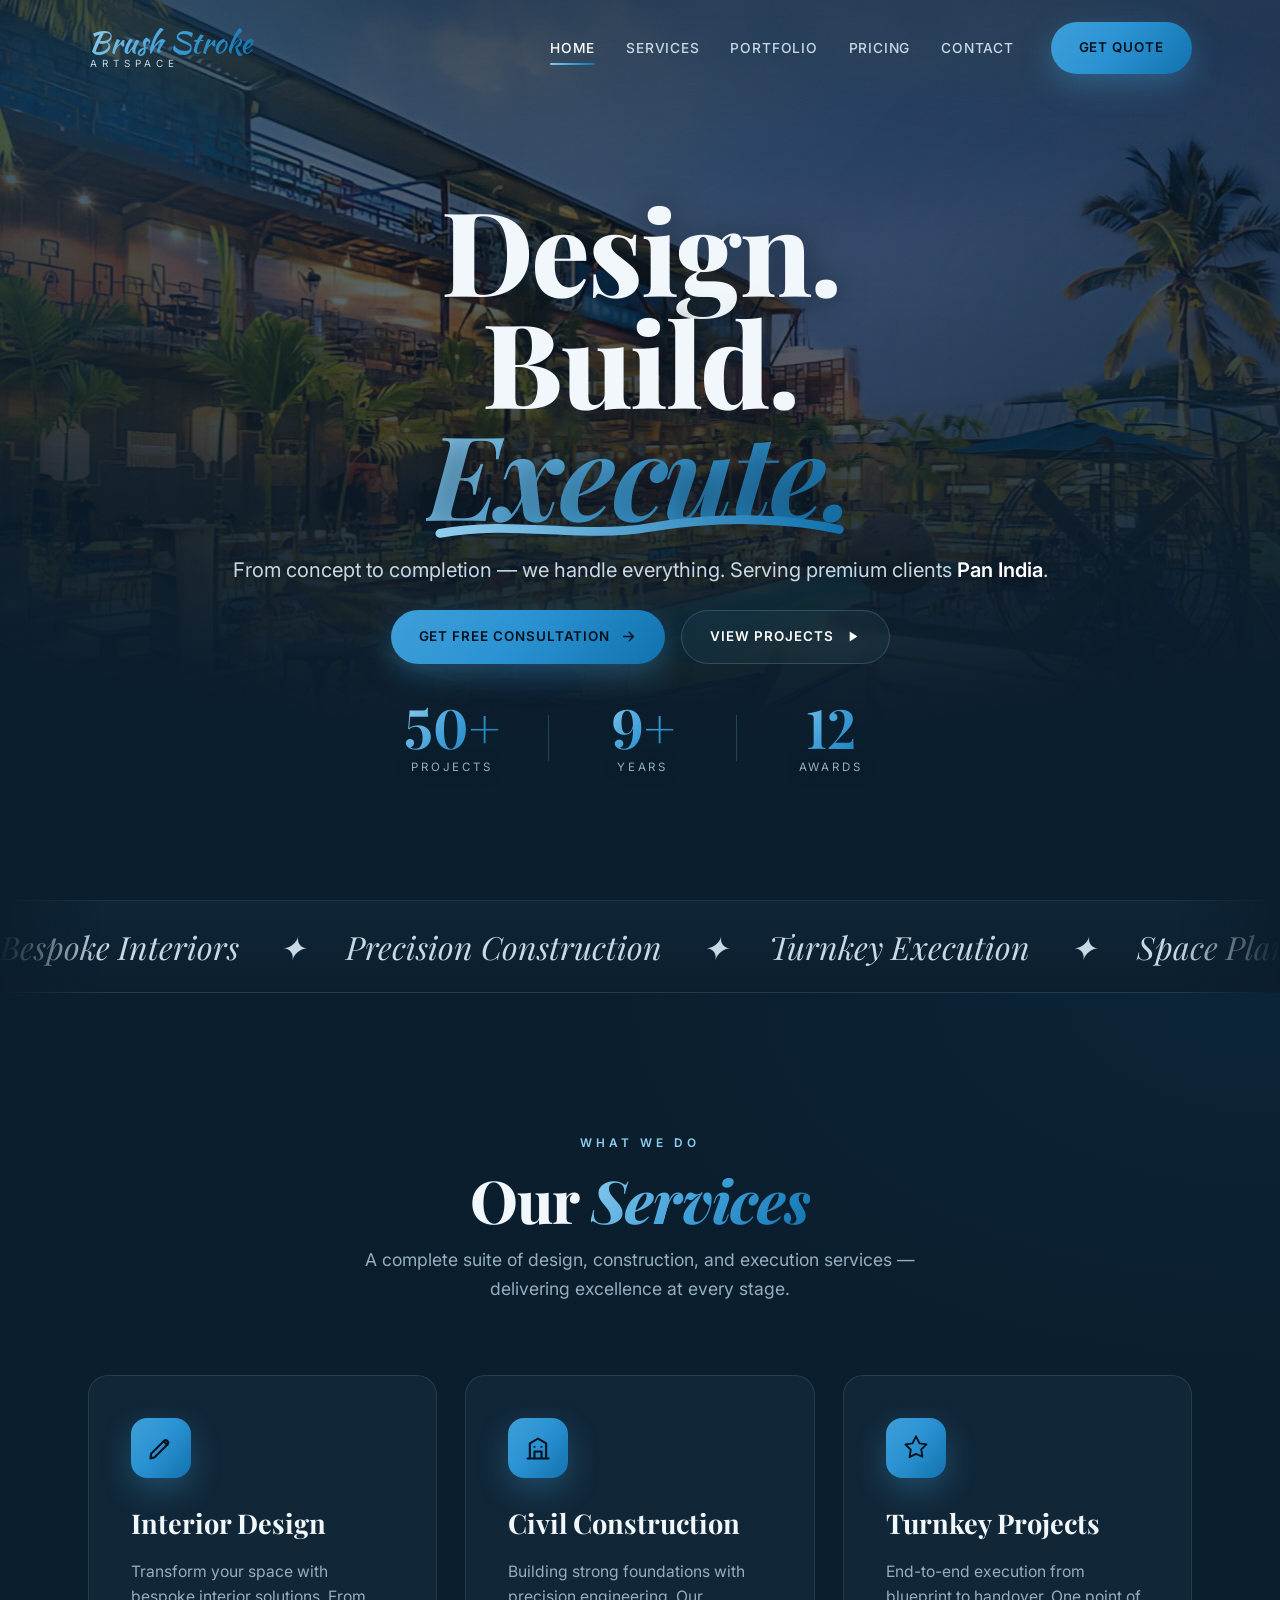
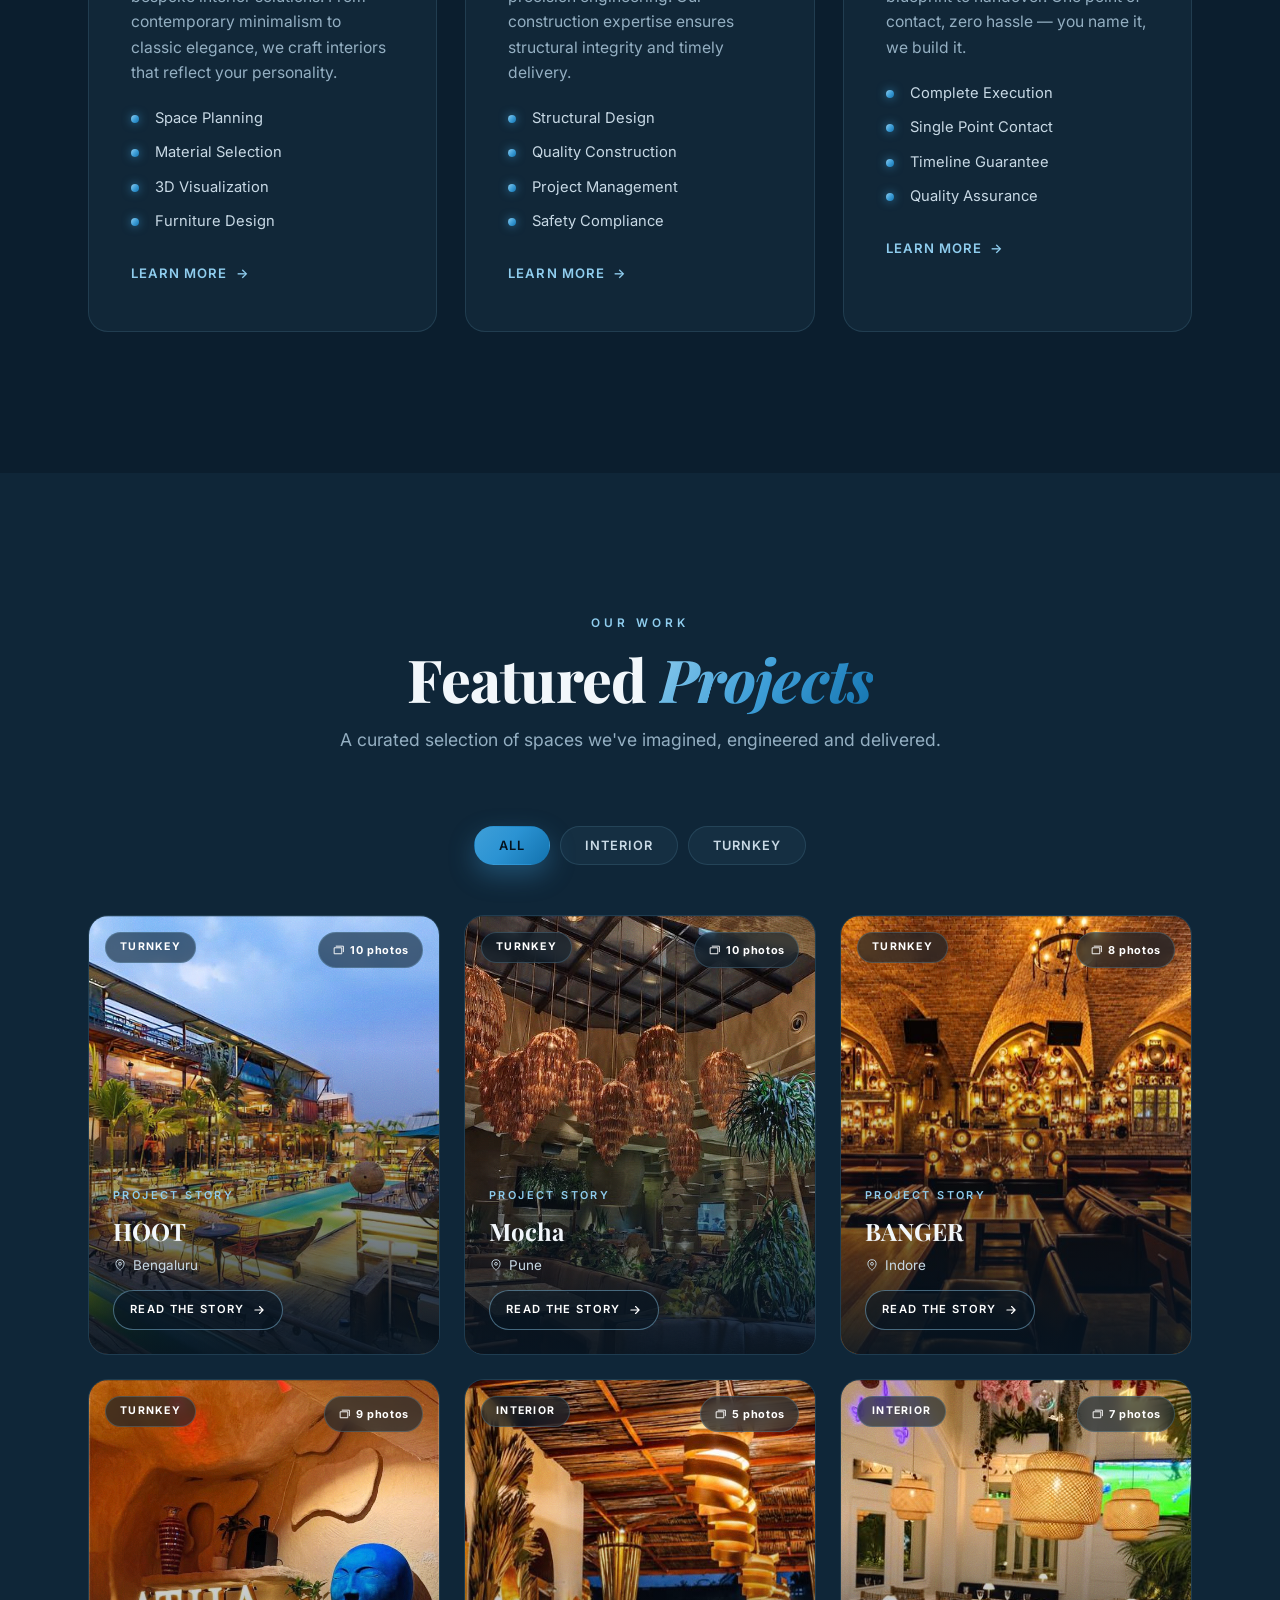
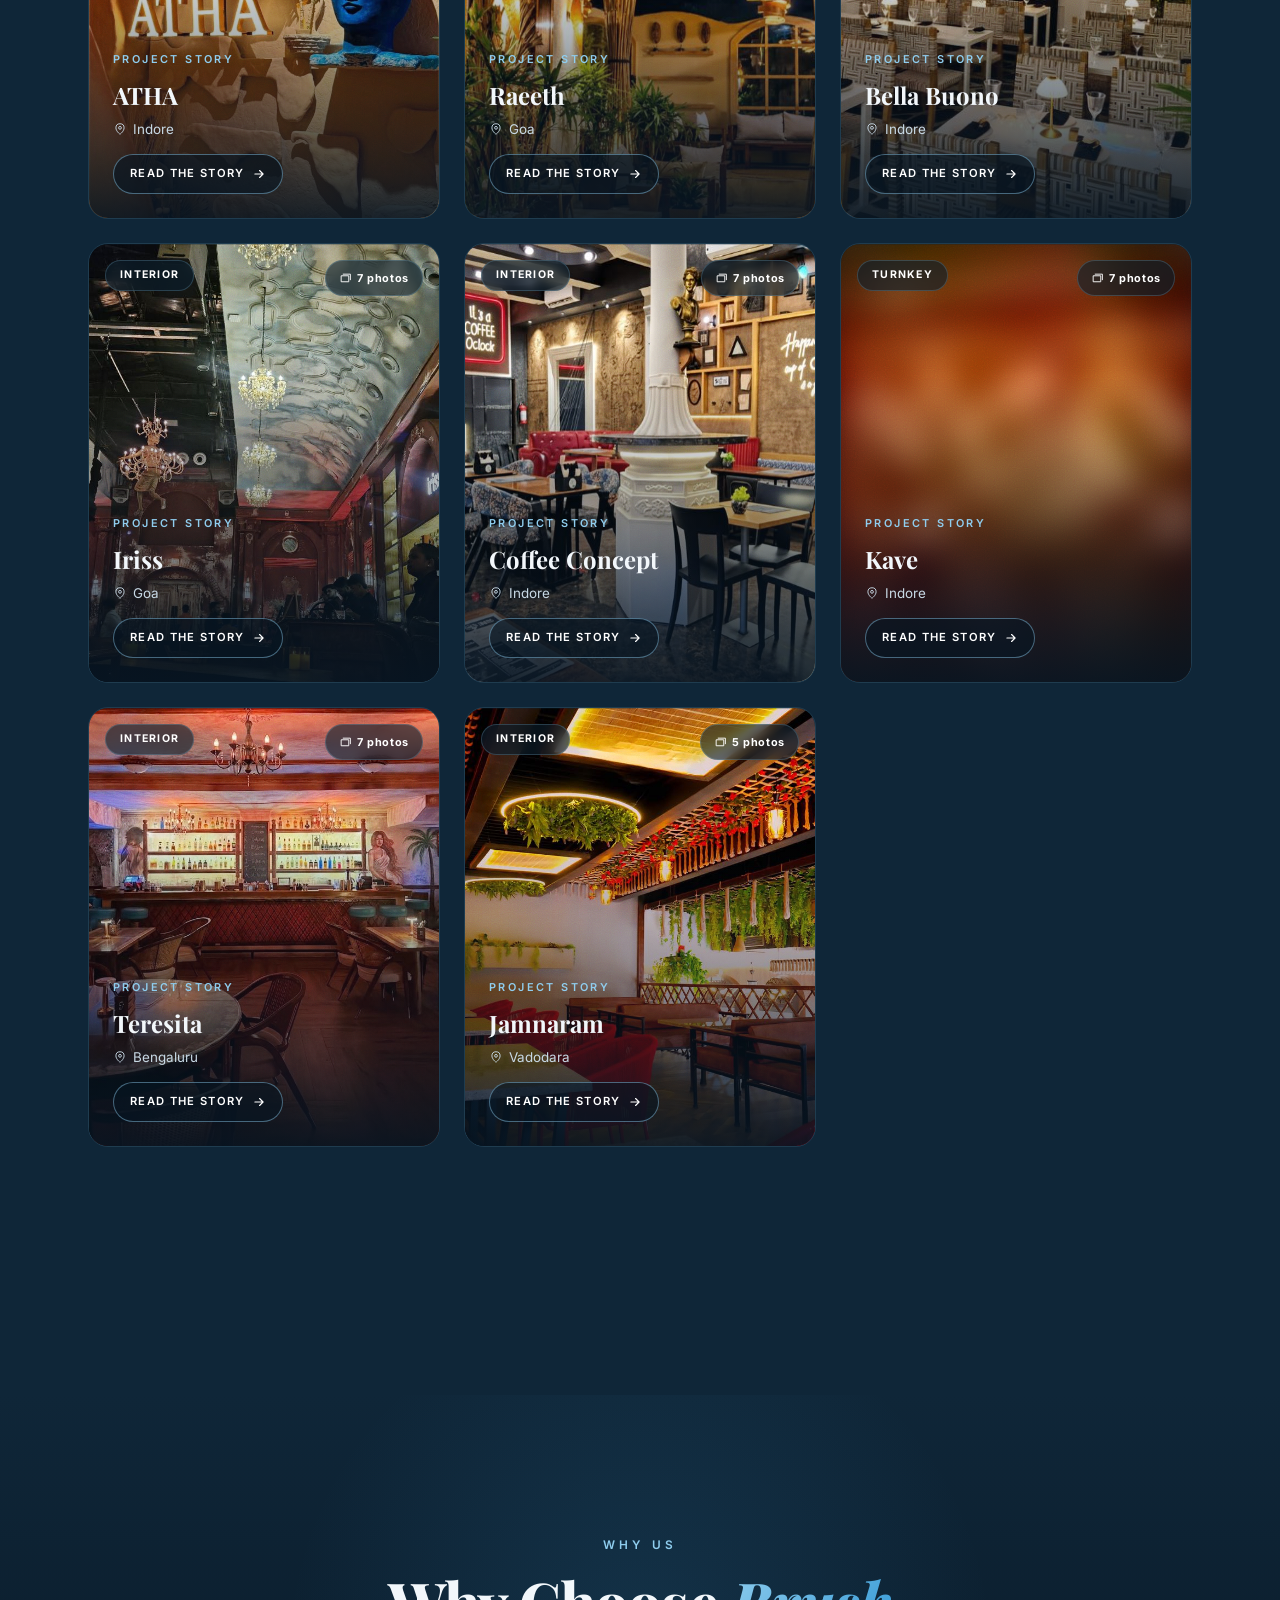
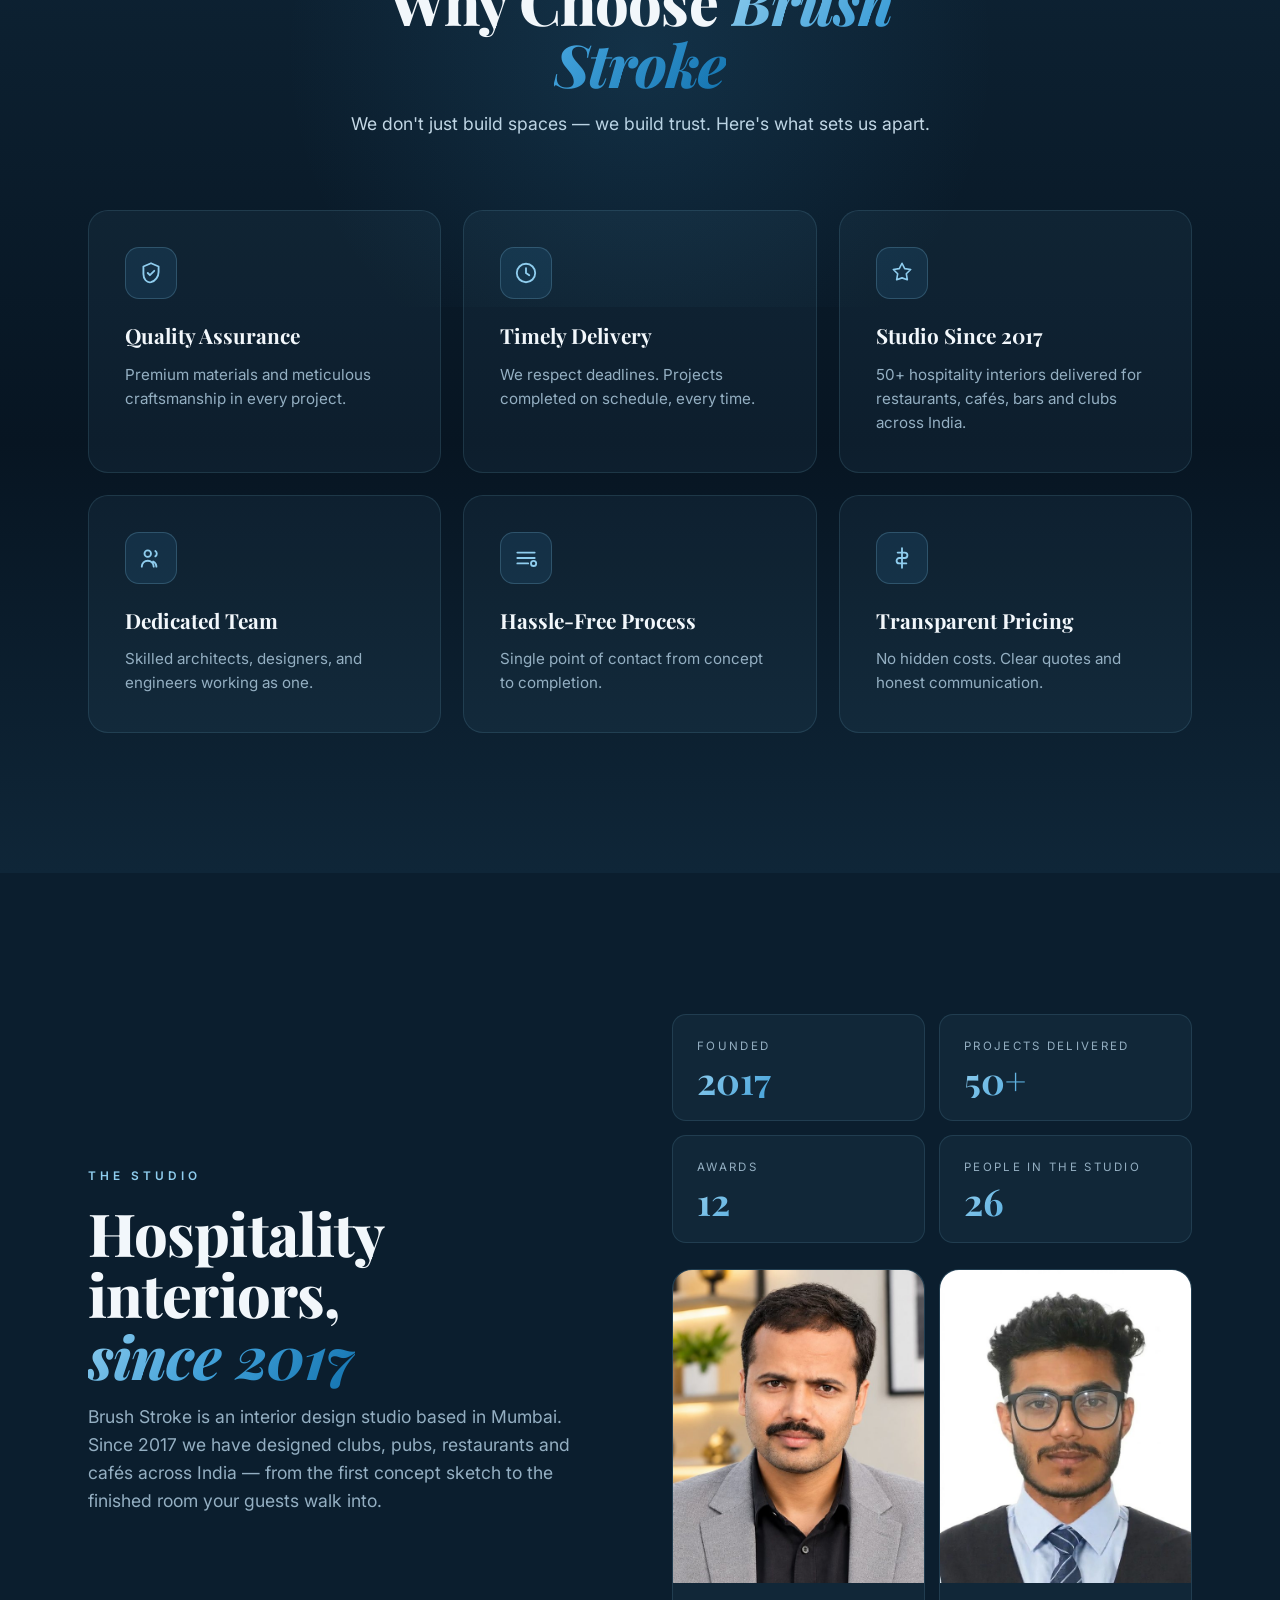
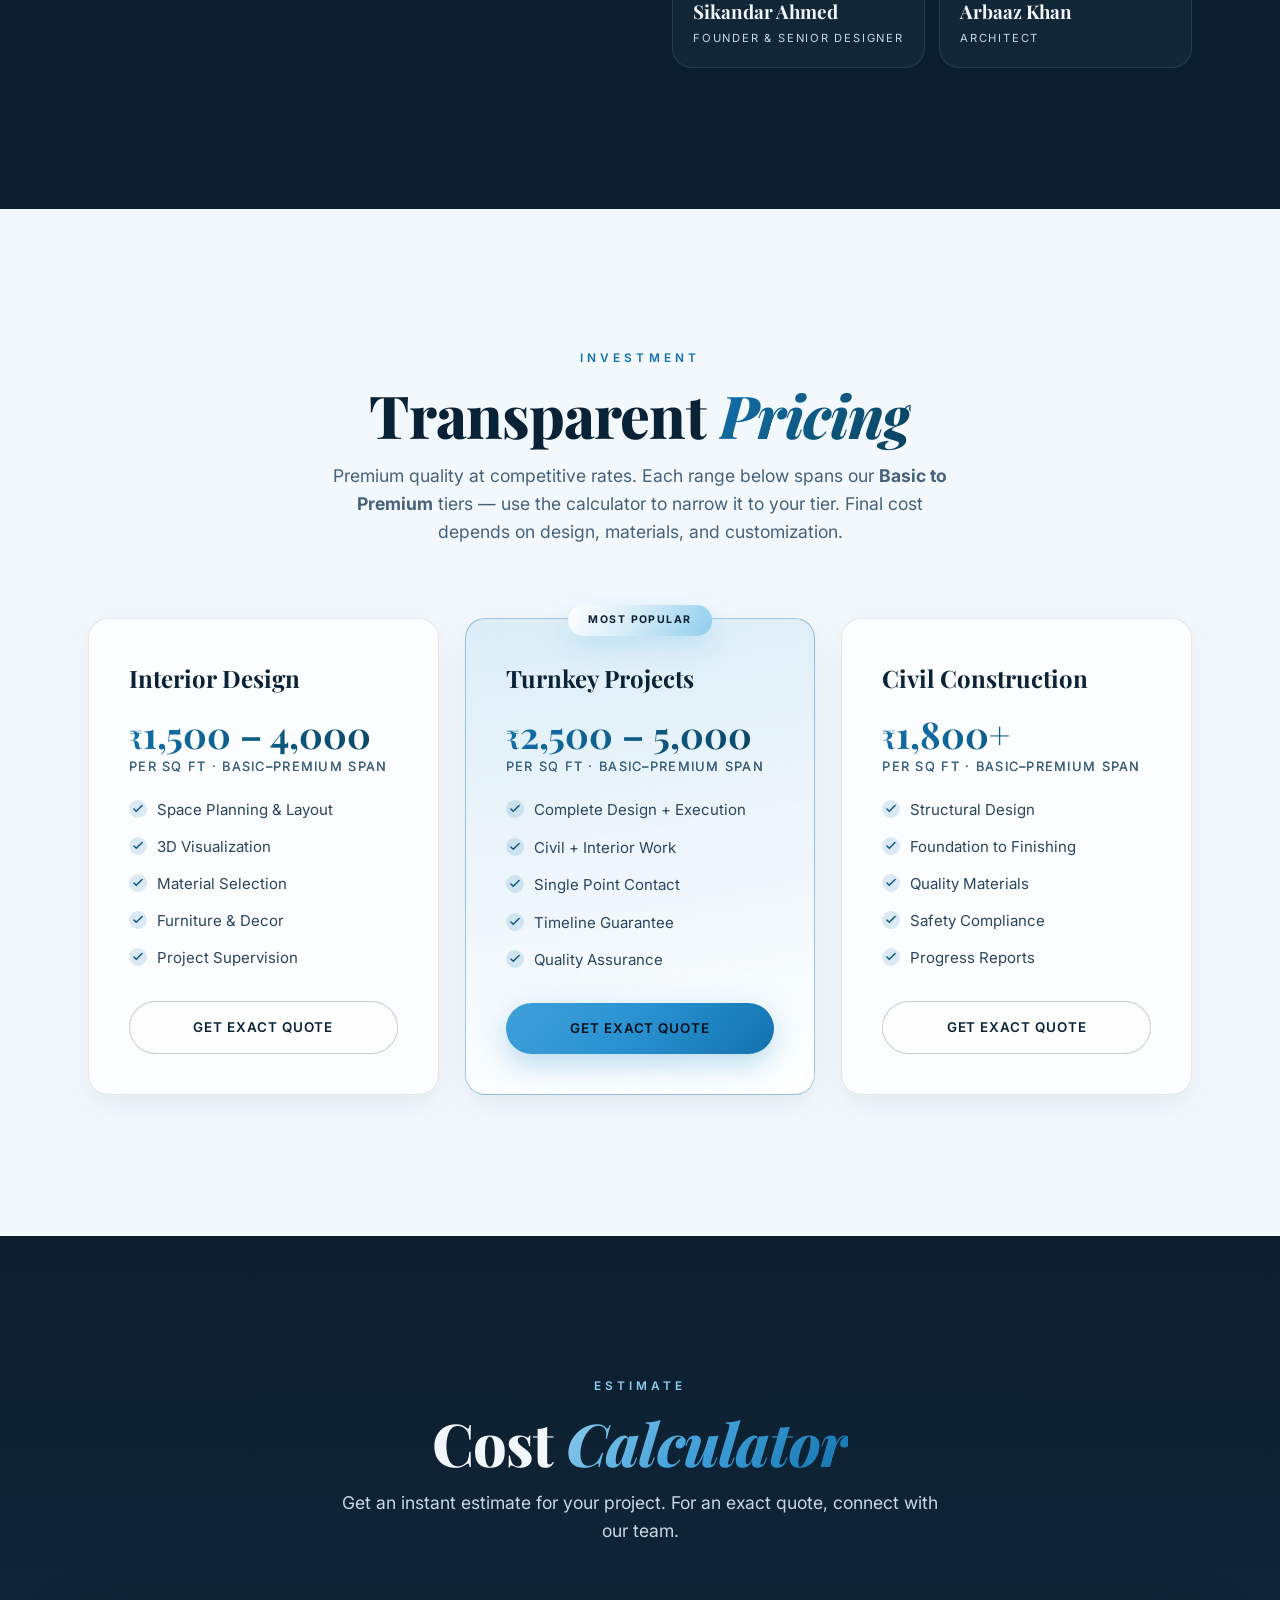
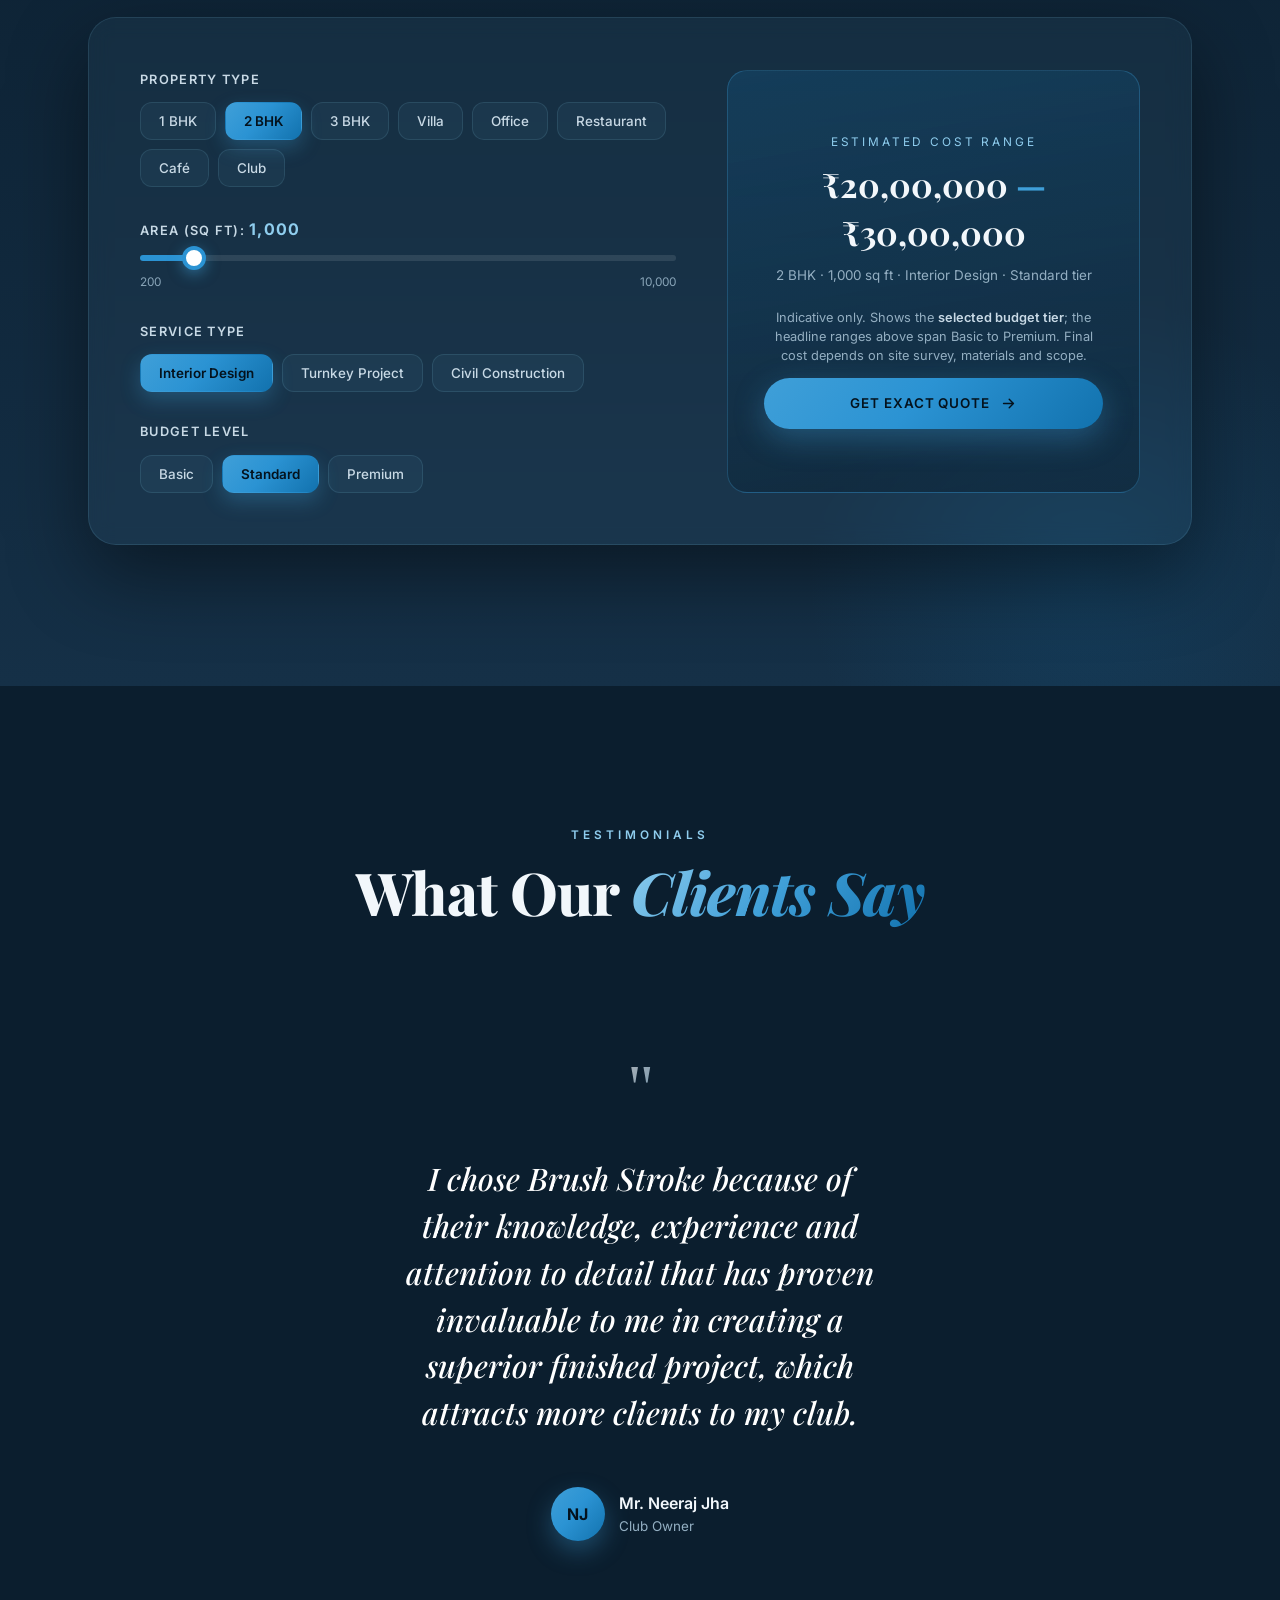
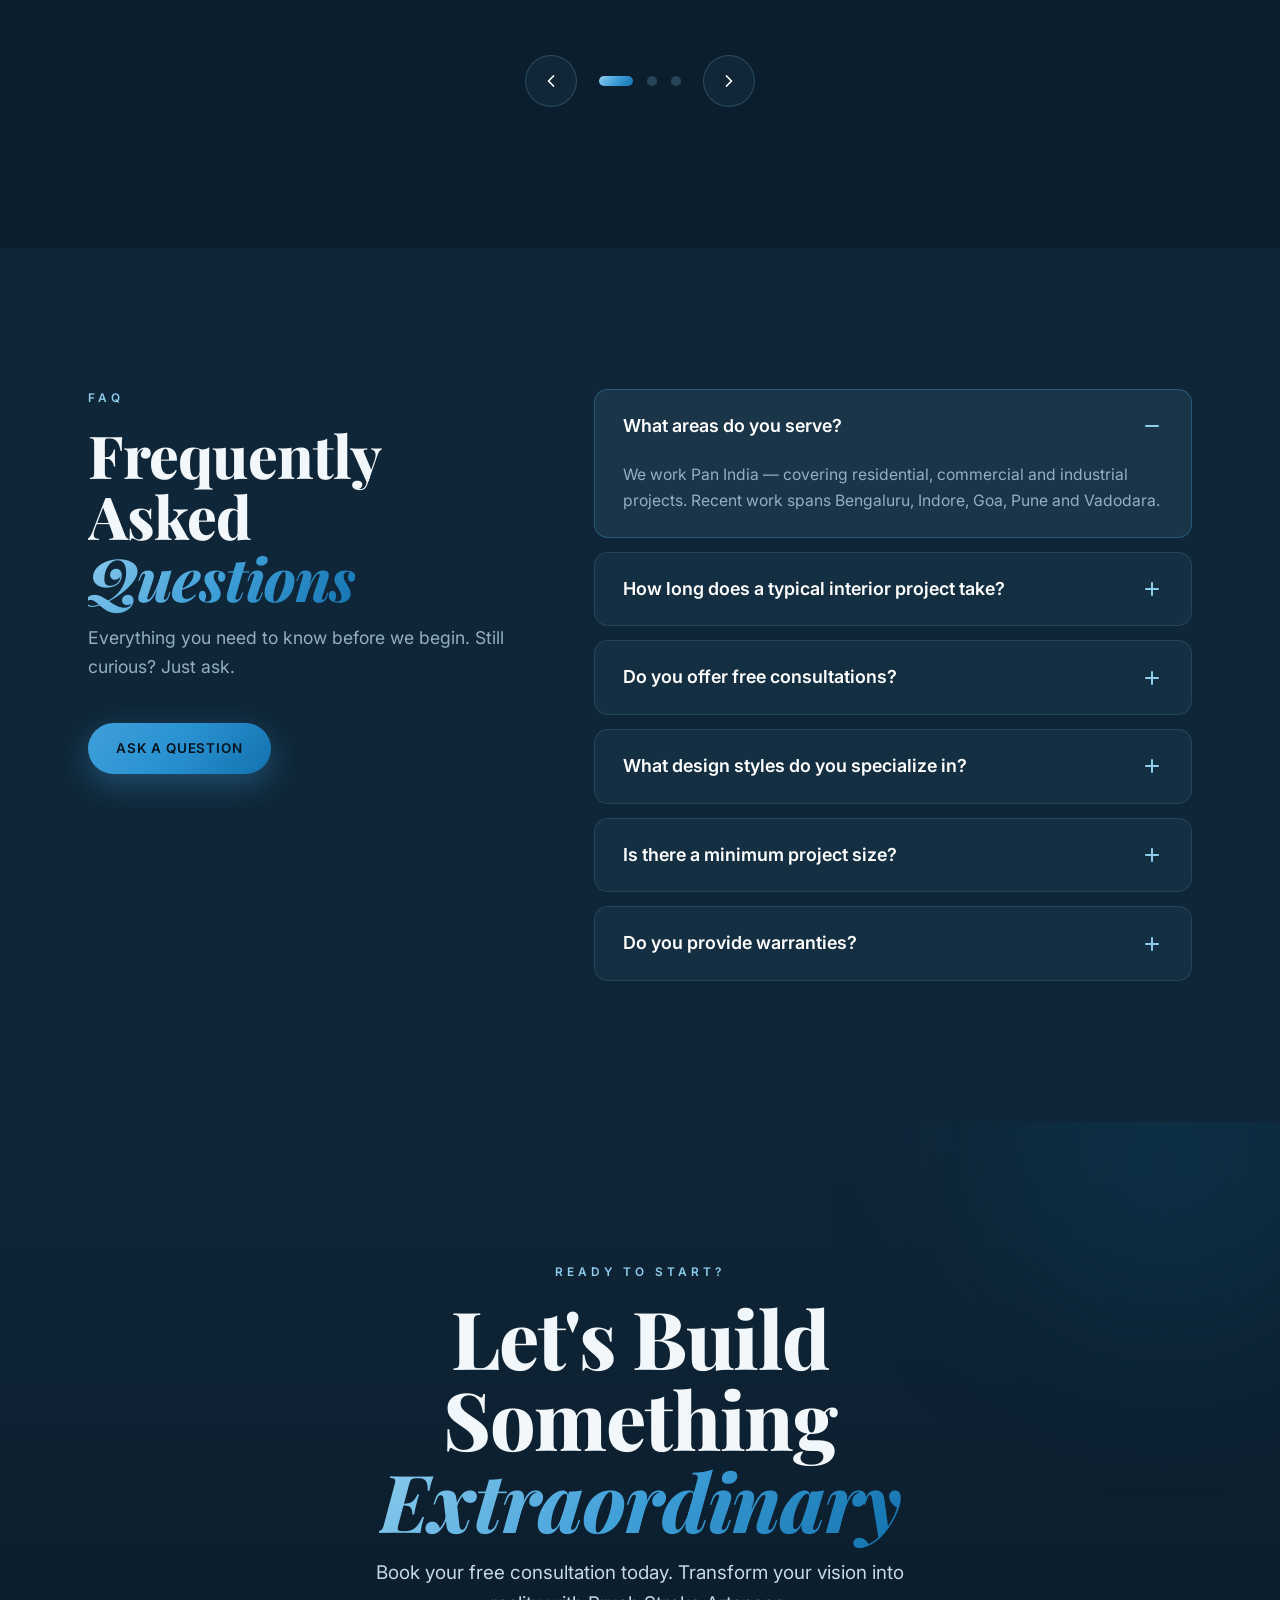
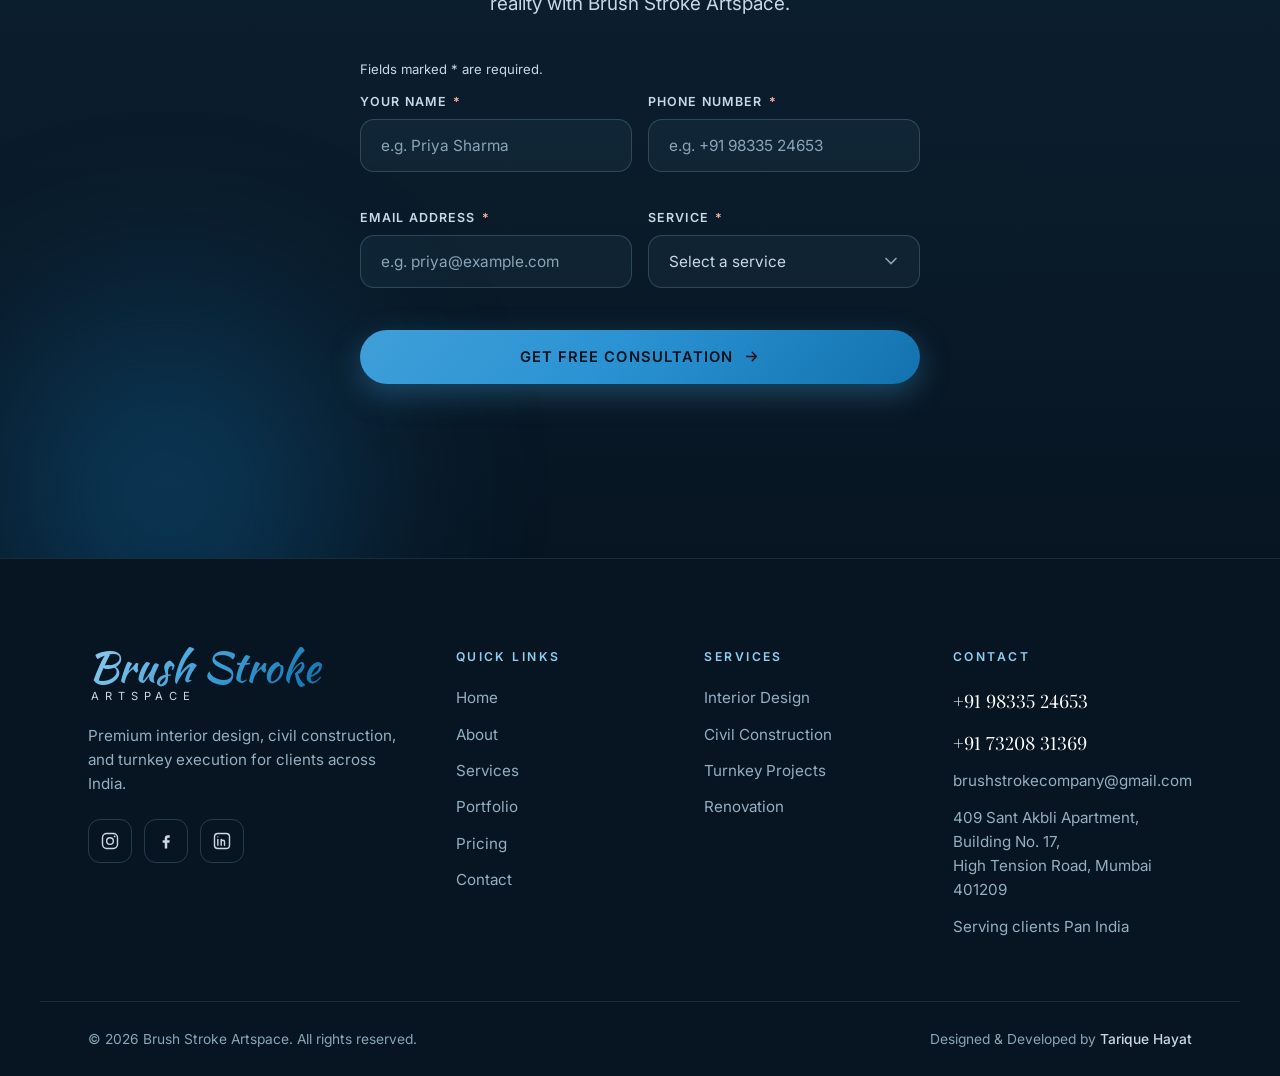
==== commit b3458d11: "Publish the 11 project story pages for indexing Drop noindex from the project pages, add them (with " ====
--- a/index.html
+++ b/index.html
@@ -1134,7 +1134,7 @@
   </button>
 
   <script src="pricing.js?v=e0a8774f"></script>
-  <script src="projects.js?v=ac09e036"></script>
+  <script src="projects.js?v=a8ee4482"></script>
   <script src="script.js?v=358beb58"></script>
 </body>
 </html>
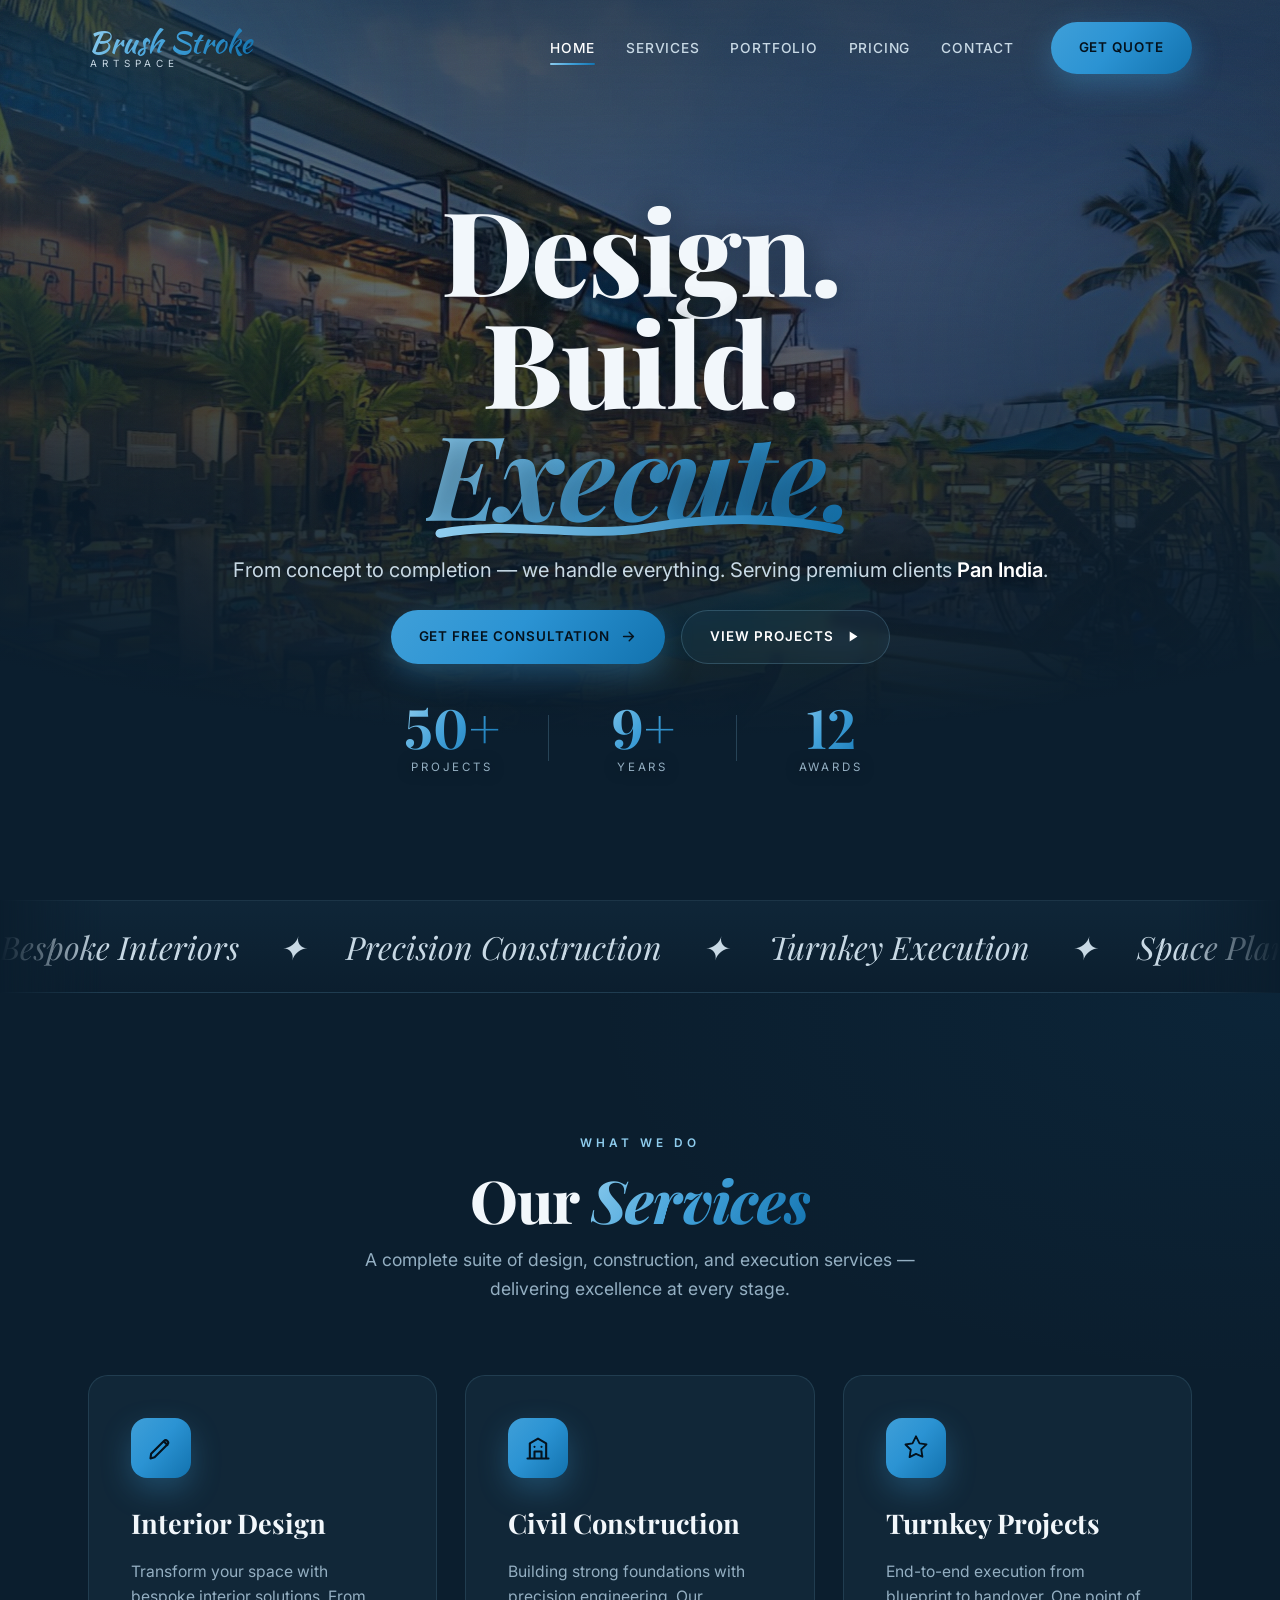
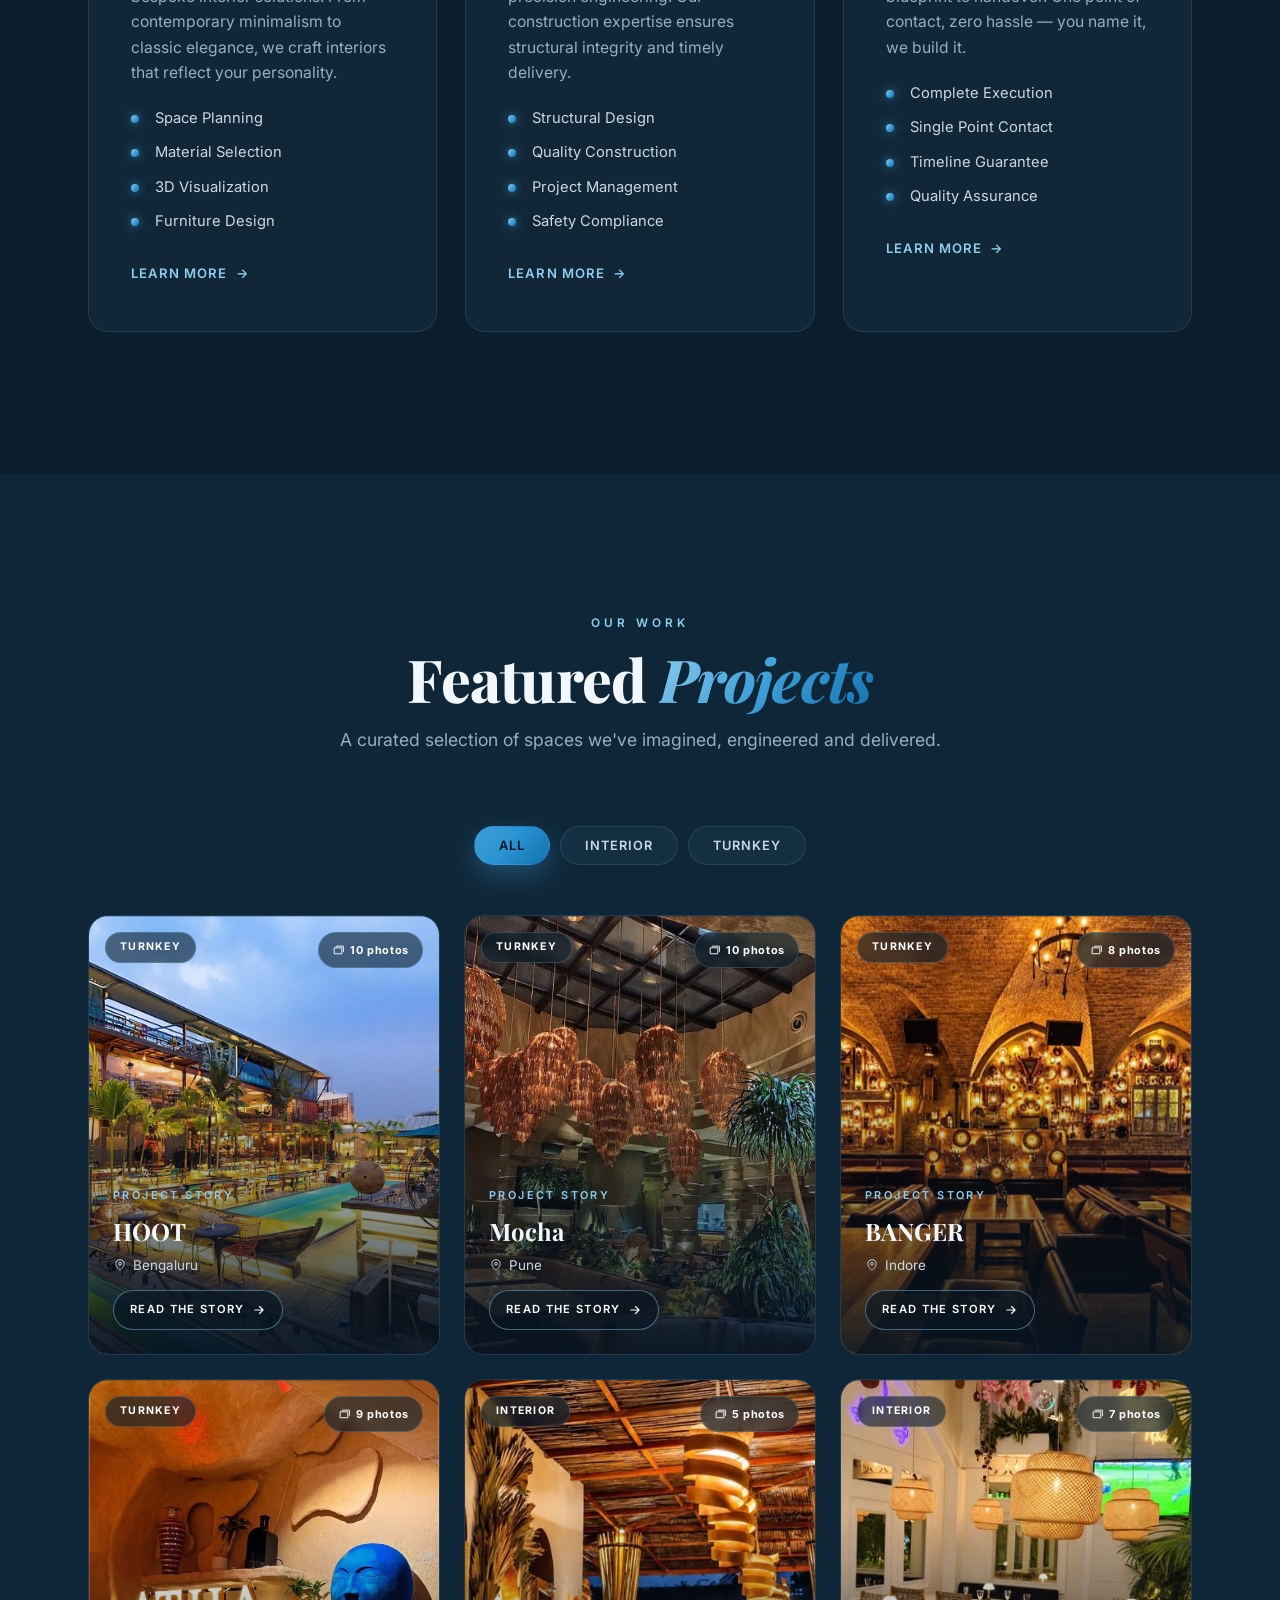
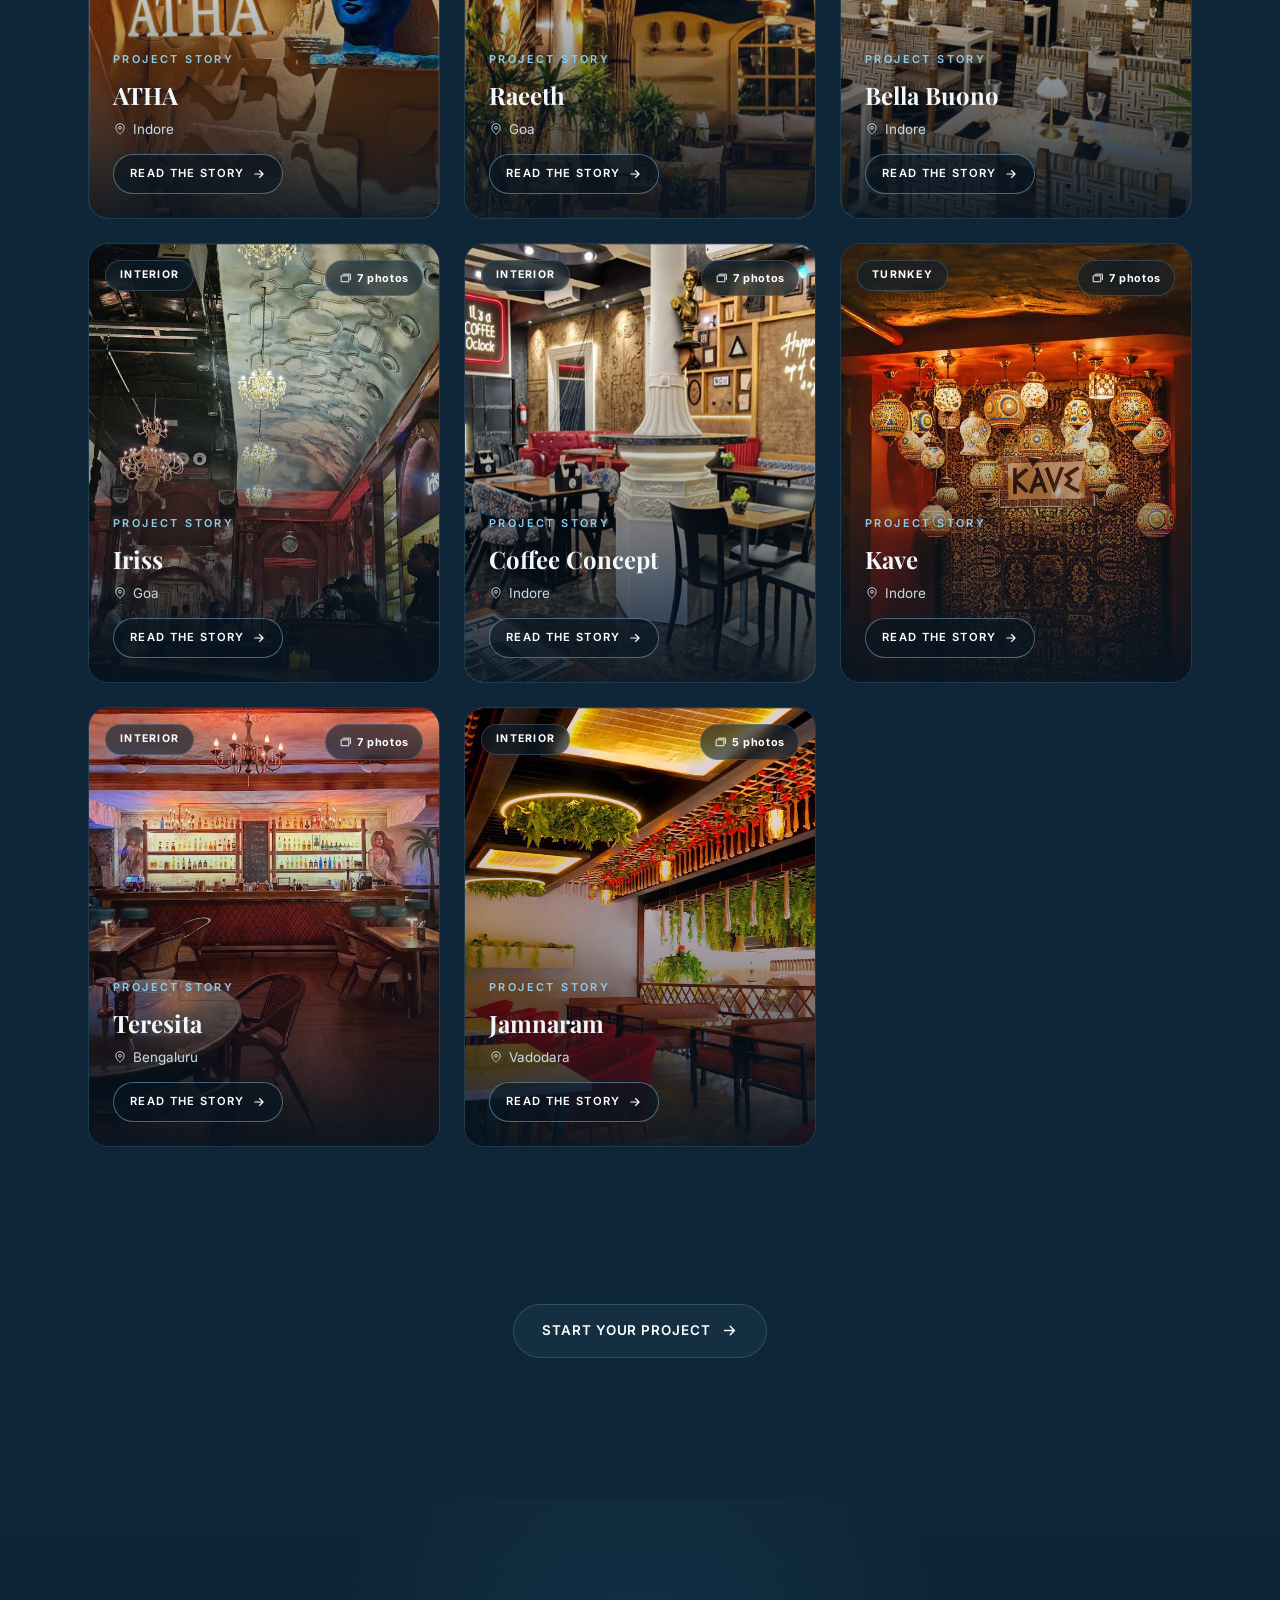
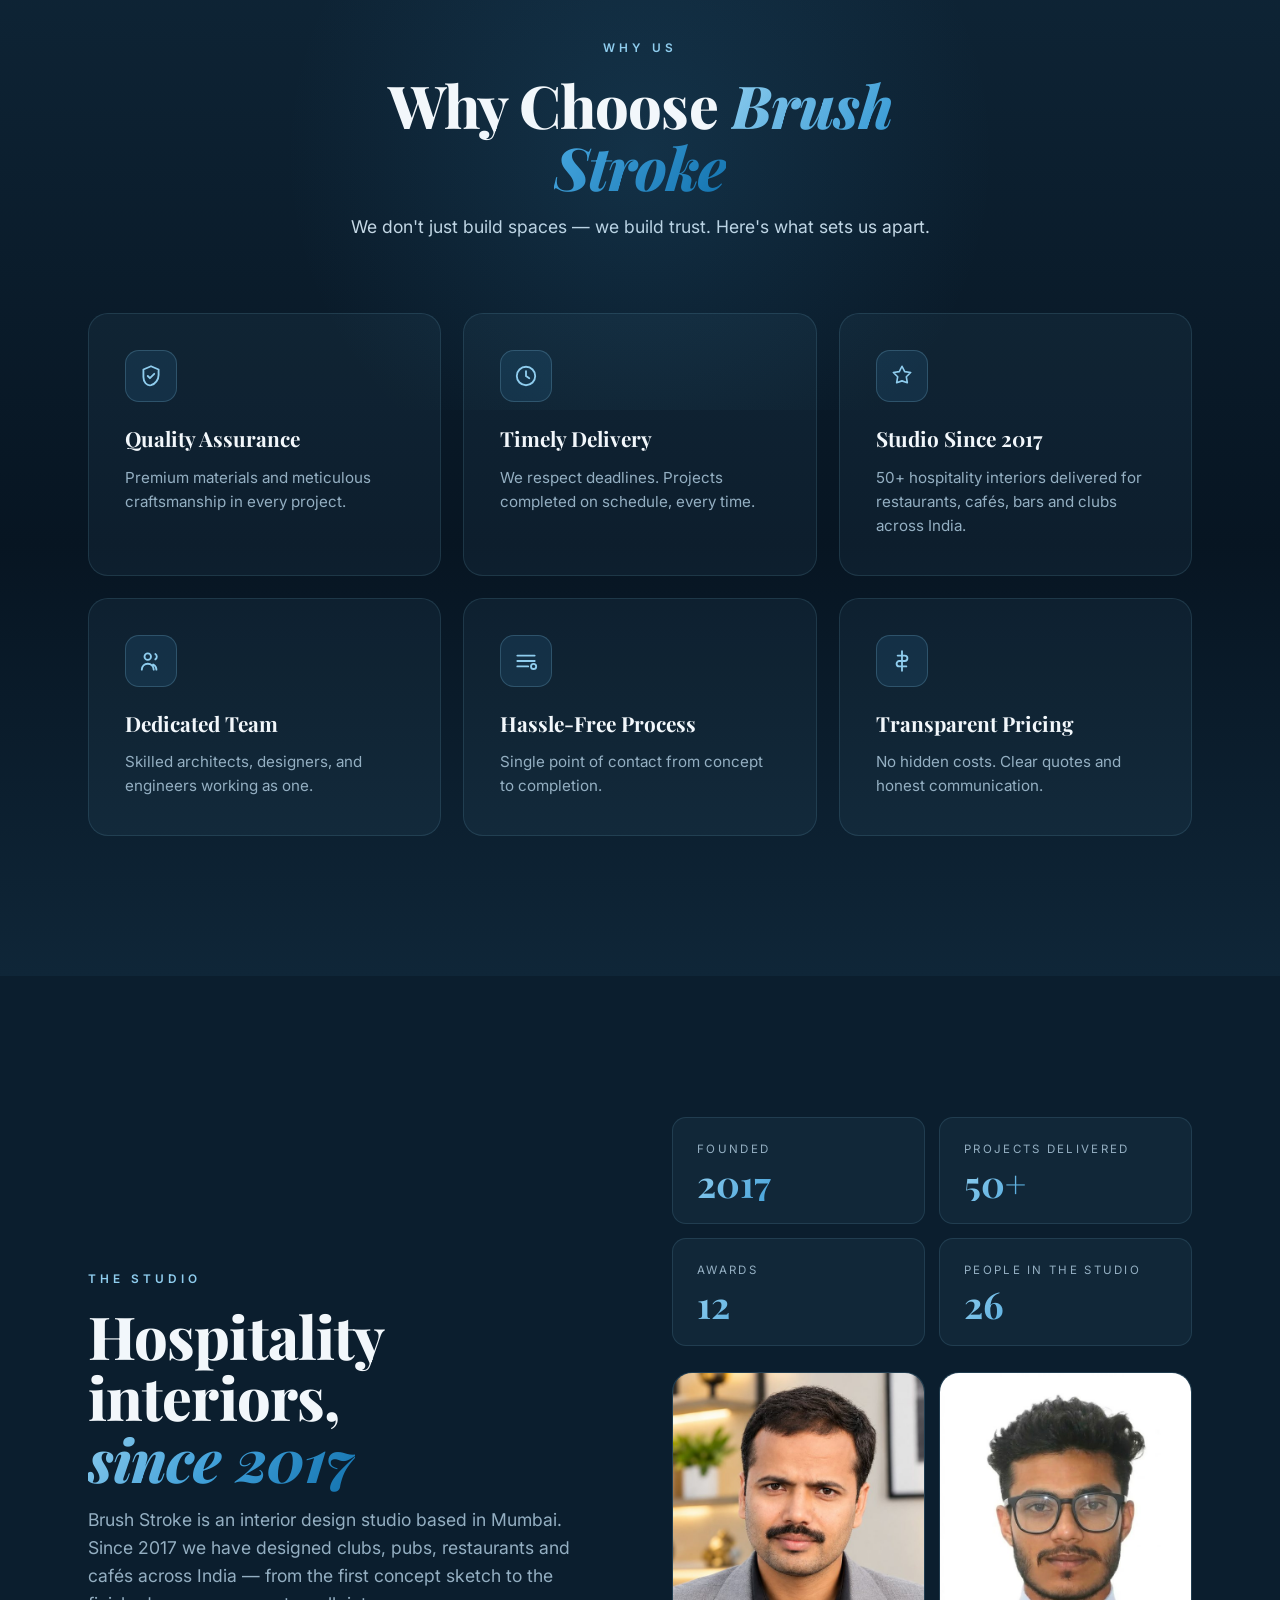
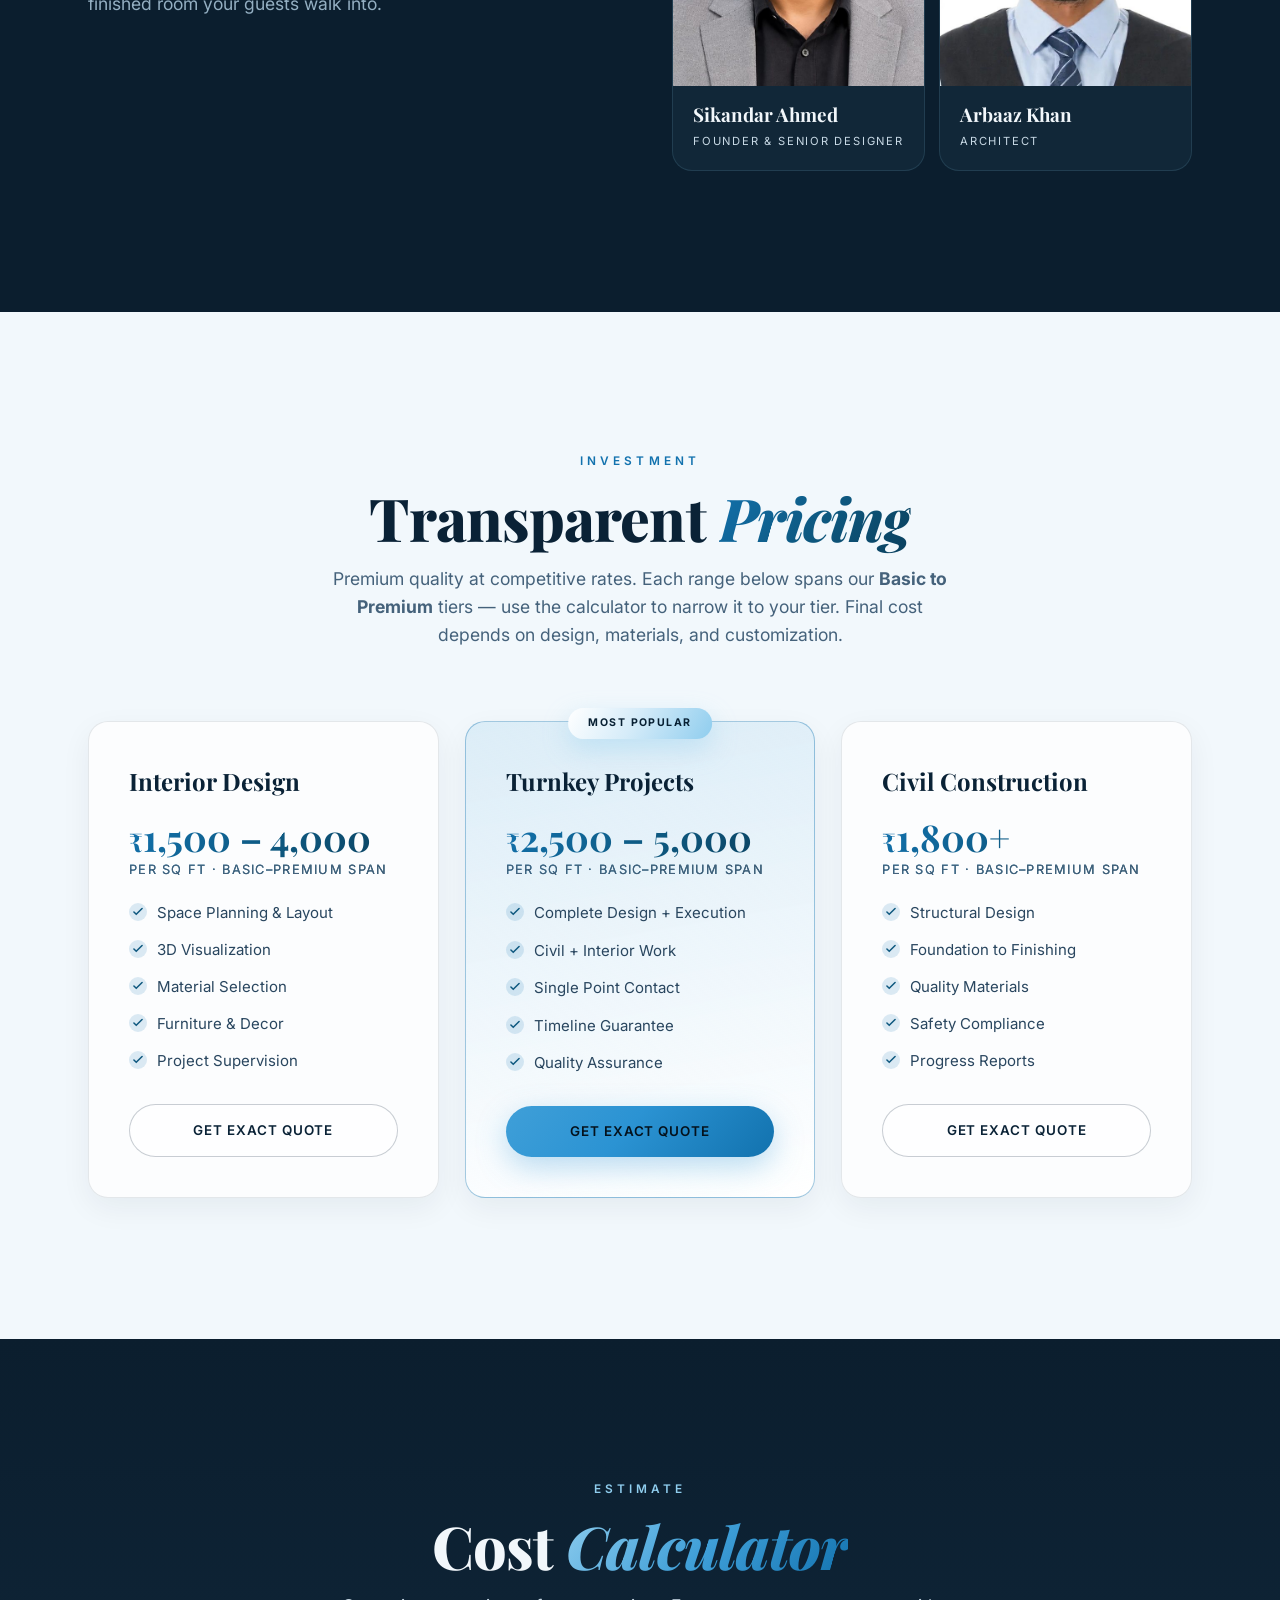
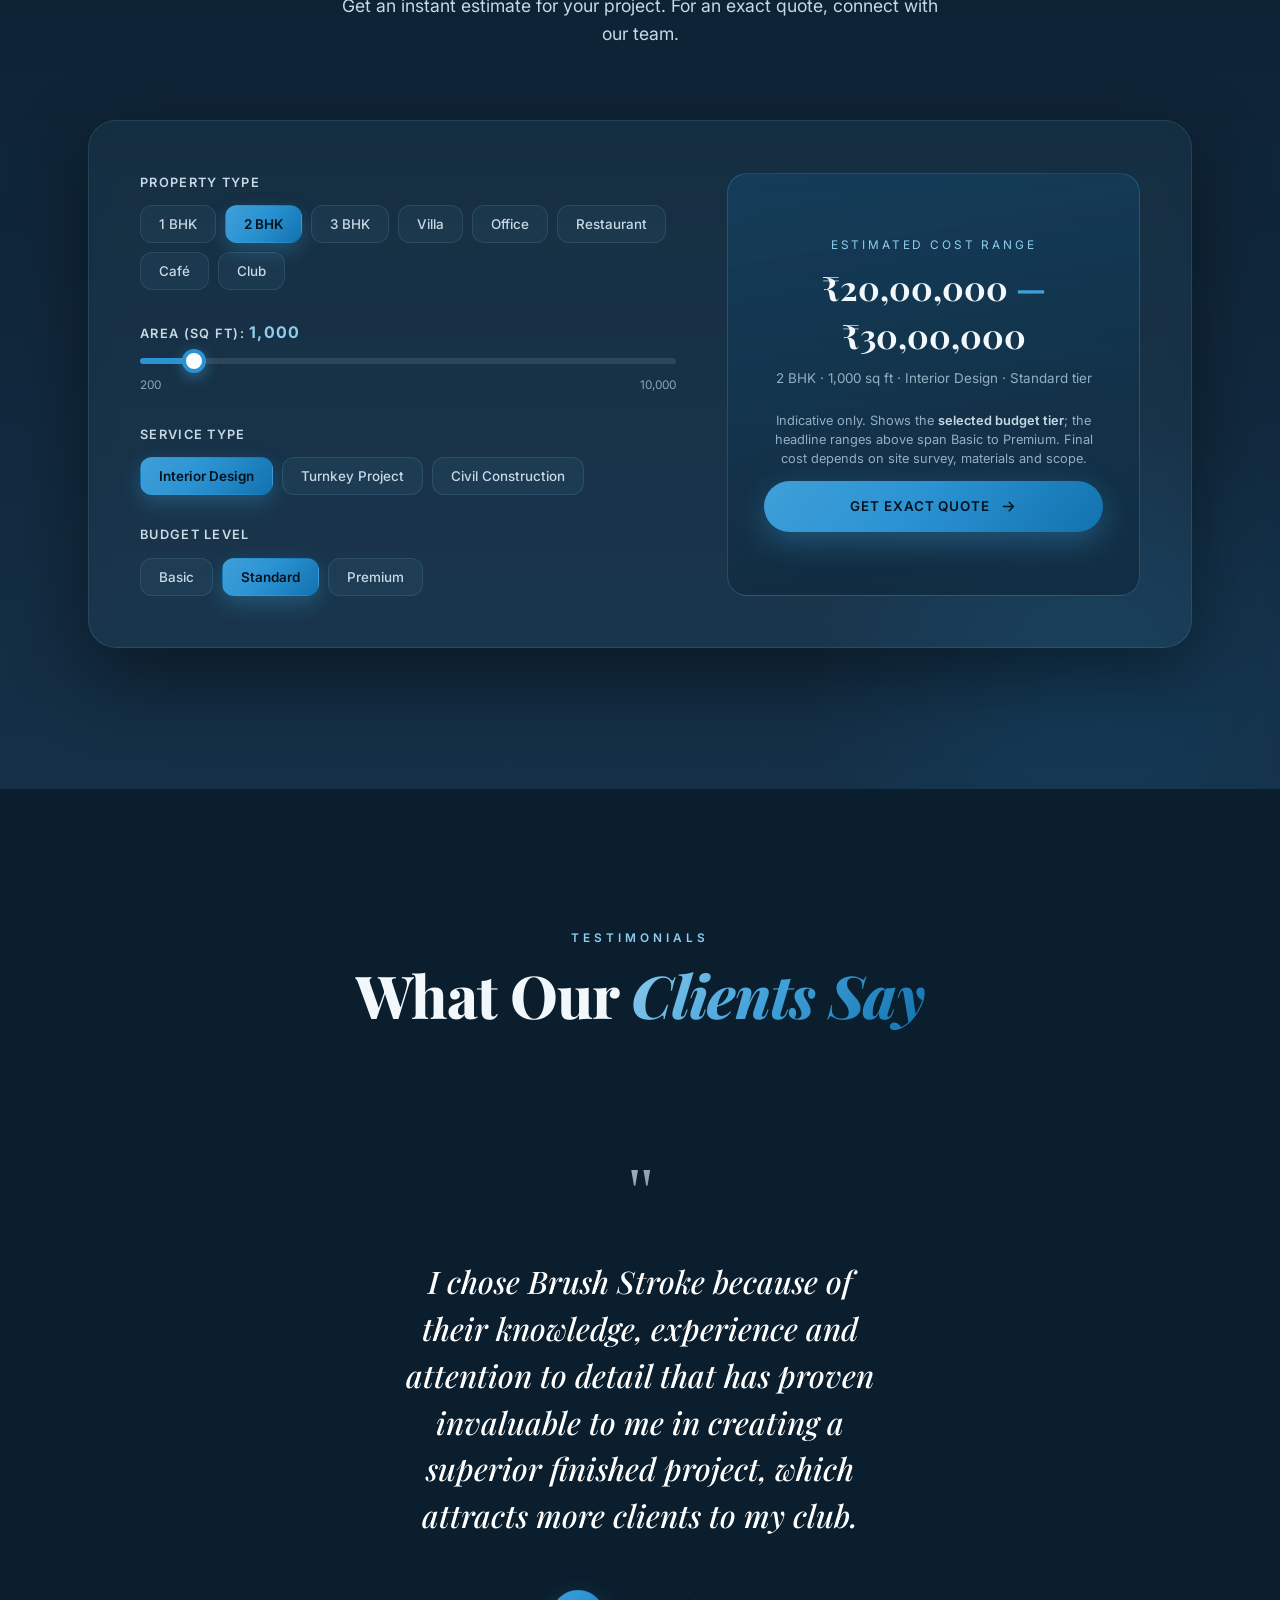
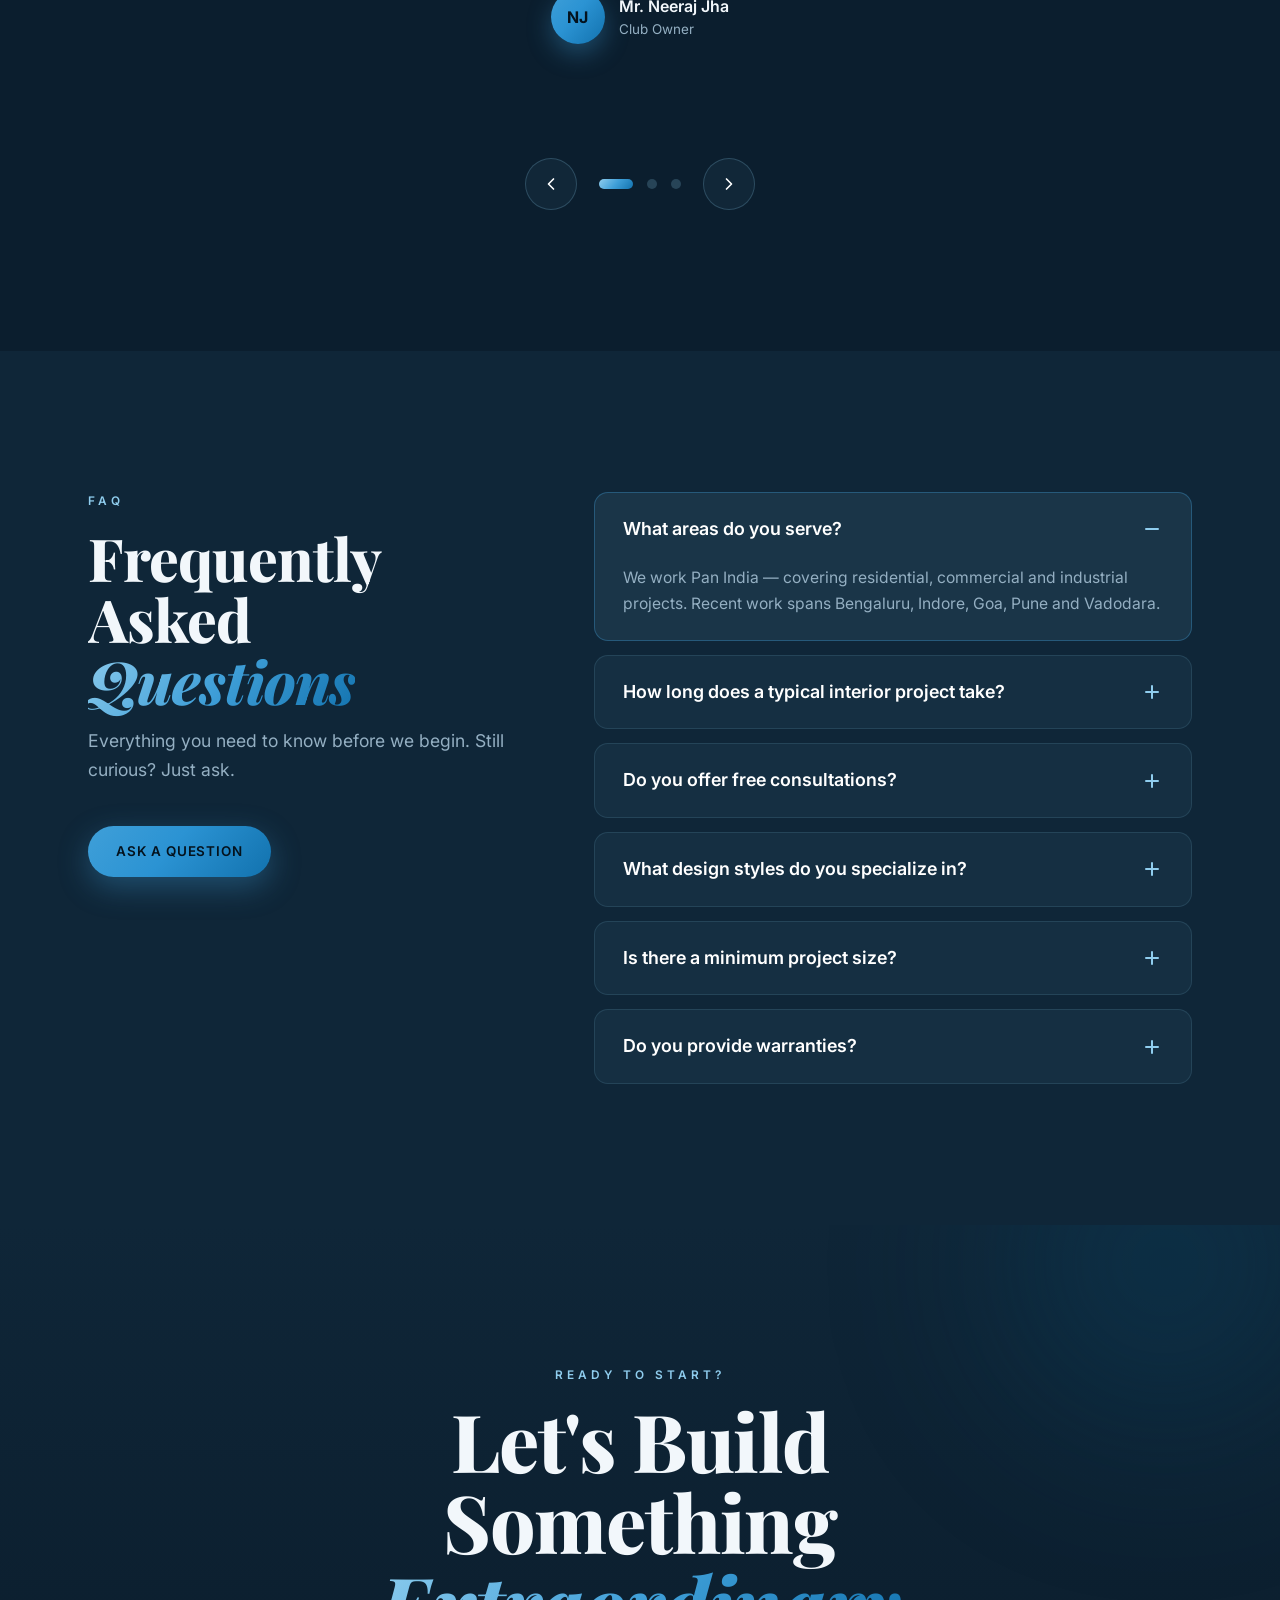
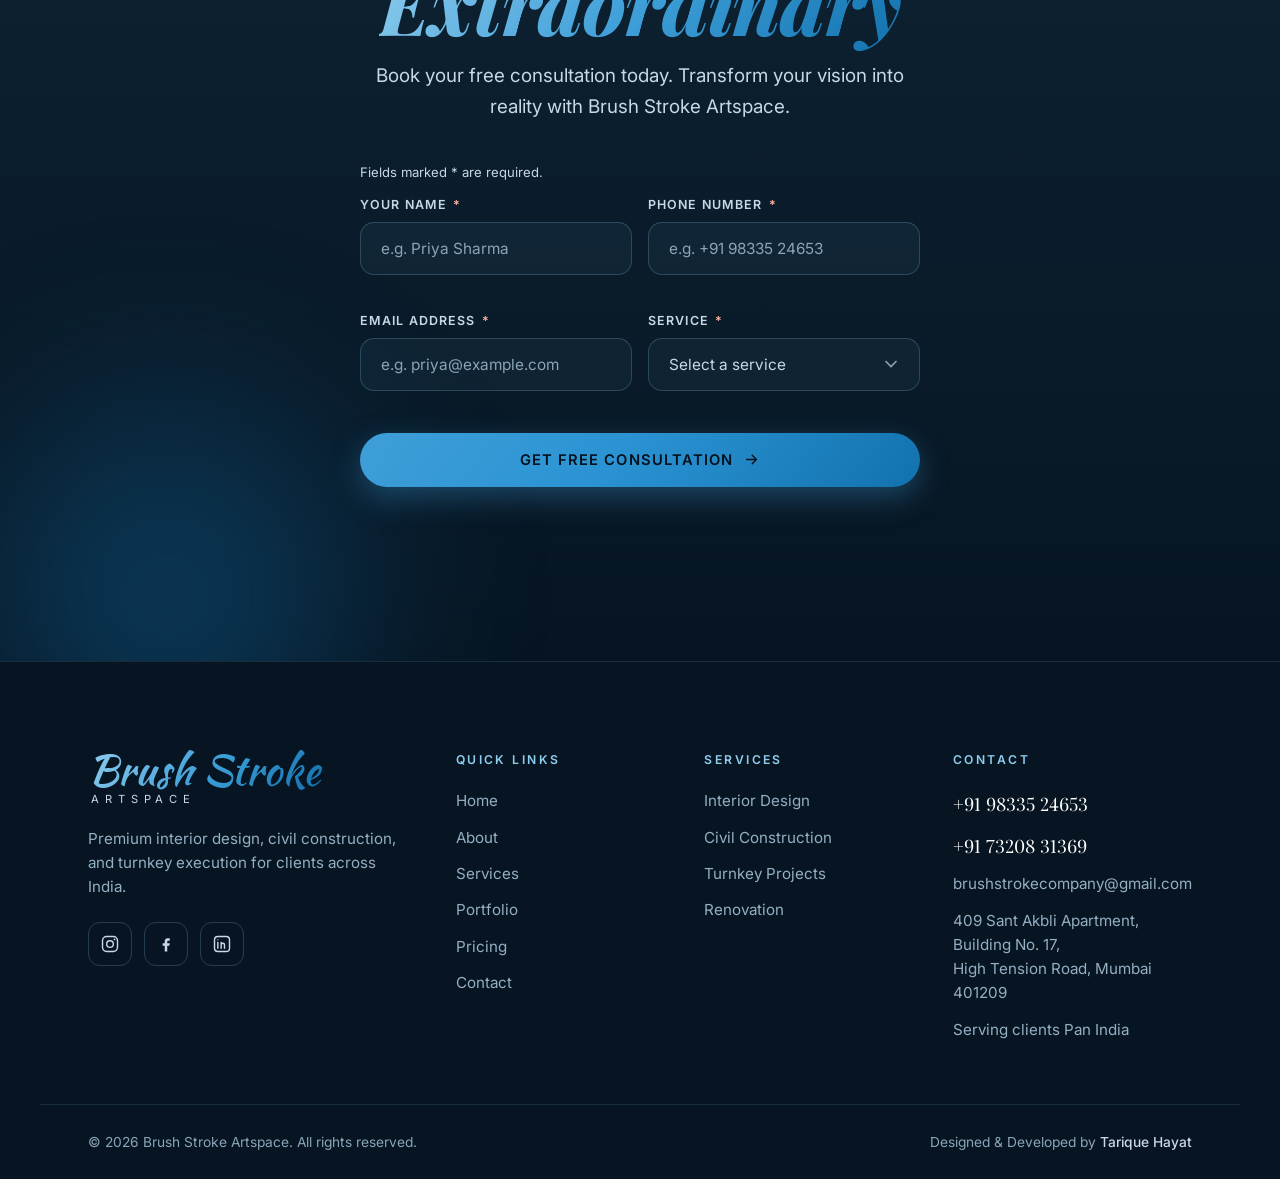
==== commit 11ffc409: "Update project styles and scripts for performance improvements and new features - Updated stylesheet" ====
--- a/index.html
+++ b/index.html
@@ -40,7 +40,7 @@
   <link rel="preconnect" href="https://fonts.googleapis.com" />
   <link rel="preconnect" href="https://fonts.gstatic.com" crossorigin />
   <link href="https://fonts.googleapis.com/css2?family=Playfair+Display:ital,wght@0,400;0,700;0,800;1,500;1,700&family=Inter:wght@400;500;600;700;800&family=Kaushan+Script&display=swap" rel="stylesheet" />
-  <link rel="stylesheet" href="styles.css?v=158d1305" />
+  <link rel="stylesheet" href="styles.css?v=36102cba" />
   <!-- CLIENT PREVIEW ONLY: ?theme=light loads the proposed lighter palette.
        Remove this line (and theme-light.css) once the client decides. -->
   <script>if(/[?&]theme=light\b/.test(location.search))document.write('<link rel="stylesheet" href="theme-light.css?v=b44accf1" />');</script>
@@ -664,6 +664,125 @@
         </p>
         <p class="port-count sr-only" id="portCount" role="status" aria-live="polite"></p>
 
+        <!-- Further venues from the project archive, listed by name only (no photos) so the
+             page stays light. Featured projects above are not repeated here. Without JS every
+             panel simply shows open; script.js adds the slide-open behaviour. -->
+        <div class="more-work reveal" data-reveal>
+          <button type="button" class="btn btn--ghost more-work__toggle" aria-expanded="false" aria-controls="moreWork">
+            <span class="more-work__show">View All Projects</span><span class="more-work__hide">Hide Projects</span>
+            <svg viewBox="0 0 24 24" class="btn__ico more-work__chev" aria-hidden="true"><path d="M6 9l6 6 6-6" fill="none" stroke="currentColor" stroke-width="2" stroke-linecap="round" stroke-linejoin="round"/></svg>
+          </button>
+          <div class="more-work__panel" id="moreWork">
+            <div class="more-work__inner">
+              <h3 class="more-work__title">More of our projects</h3>
+              <p class="more-work__sub">Tap a city to see the venues we have worked on there.</p>
+              <div class="more-work__cities">
+                <div class="city" style="--i:0">
+                  <h4 class="city__head"><button type="button" class="city__btn" aria-haspopup="dialog" aria-controls="cityPop" data-city="city-bengaluru">
+                    <span class="city__name">Bengaluru</span><span class="city__count">4 projects</span>
+                    <svg viewBox="0 0 24 24" class="city__ico" aria-hidden="true"><path d="M7 17L17 7M9 7h8v8" fill="none" stroke="currentColor" stroke-width="2" stroke-linecap="round" stroke-linejoin="round"/></svg>
+                  </button></h4>
+                  <div class="city__panel" id="city-bengaluru"><div class="city__inner"><ul class="city__list">
+                    <li style="--j:0">Bhola and Blonde</li>
+                    <li style="--j:1">Bombay Adda</li>
+                    <li style="--j:2">Secret Story</li>
+                    <li style="--j:3">Soho</li>
+                  </ul></div></div>
+                </div>
+                <div class="city" style="--i:1">
+                  <h4 class="city__head"><button type="button" class="city__btn" aria-haspopup="dialog" aria-controls="cityPop" data-city="city-bhopal">
+                    <span class="city__name">Bhopal</span><span class="city__count">2 projects</span>
+                    <svg viewBox="0 0 24 24" class="city__ico" aria-hidden="true"><path d="M7 17L17 7M9 7h8v8" fill="none" stroke="currentColor" stroke-width="2" stroke-linecap="round" stroke-linejoin="round"/></svg>
+                  </button></h4>
+                  <div class="city__panel" id="city-bhopal"><div class="city__inner"><ul class="city__list">
+                    <li style="--j:0">Dragon Horse</li>
+                    <li style="--j:1">Pitchers Cafe Bar</li>
+                  </ul></div></div>
+                </div>
+                <div class="city" style="--i:2">
+                  <h4 class="city__head"><button type="button" class="city__btn" aria-haspopup="dialog" aria-controls="cityPop" data-city="city-goa">
+                    <span class="city__name">Goa</span><span class="city__count">2 projects</span>
+                    <svg viewBox="0 0 24 24" class="city__ico" aria-hidden="true"><path d="M7 17L17 7M9 7h8v8" fill="none" stroke="currentColor" stroke-width="2" stroke-linecap="round" stroke-linejoin="round"/></svg>
+                  </button></h4>
+                  <div class="city__panel" id="city-goa"><div class="city__inner"><ul class="city__list">
+                    <li style="--j:0">Kaalpanik</li>
+                    <li style="--j:1">RROV</li>
+                  </ul></div></div>
+                </div>
+                <div class="city" style="--i:3">
+                  <h4 class="city__head"><button type="button" class="city__btn" aria-haspopup="dialog" aria-controls="cityPop" data-city="city-indore">
+                    <span class="city__name">Indore</span><span class="city__count">11 projects</span>
+                    <svg viewBox="0 0 24 24" class="city__ico" aria-hidden="true"><path d="M7 17L17 7M9 7h8v8" fill="none" stroke="currentColor" stroke-width="2" stroke-linecap="round" stroke-linejoin="round"/></svg>
+                  </button></h4>
+                  <div class="city__panel" id="city-indore"><div class="city__inner"><ul class="city__list">
+                    <li style="--j:0">C&amp;D</li>
+                    <li style="--j:1">Clarion Inn</li>
+                    <li style="--j:2">Crush Coffee</li>
+                    <li style="--j:3">Firangi</li>
+                    <li style="--j:4">Marq</li>
+                    <li style="--j:5">Mr Skull</li>
+                    <li style="--j:6">Notch</li>
+                    <li style="--j:7">Parag Bake &amp; Brew</li>
+                    <li style="--j:8">Playboy Beer Garden</li>
+                    <li style="--j:9">Tree Tent</li>
+                    <li style="--j:10">Yawun</li>
+                  </ul></div></div>
+                </div>
+                <div class="city" style="--i:4">
+                  <h4 class="city__head"><button type="button" class="city__btn" aria-haspopup="dialog" aria-controls="cityPop" data-city="city-kolkata">
+                    <span class="city__name">Kolkata</span><span class="city__count">3 projects</span>
+                    <svg viewBox="0 0 24 24" class="city__ico" aria-hidden="true"><path d="M7 17L17 7M9 7h8v8" fill="none" stroke="currentColor" stroke-width="2" stroke-linecap="round" stroke-linejoin="round"/></svg>
+                  </button></h4>
+                  <div class="city__panel" id="city-kolkata"><div class="city__inner"><ul class="city__list">
+                    <li style="--j:0">Rock Bar</li>
+                    <li style="--j:1">Sagar Dance Bar</li>
+                    <li style="--j:2">Zucca Lounge</li>
+                  </ul></div></div>
+                </div>
+                <div class="city" style="--i:5">
+                  <h4 class="city__head"><button type="button" class="city__btn" aria-haspopup="dialog" aria-controls="cityPop" data-city="city-mumbai">
+                    <span class="city__name">Mumbai</span><span class="city__count">9 projects</span>
+                    <svg viewBox="0 0 24 24" class="city__ico" aria-hidden="true"><path d="M7 17L17 7M9 7h8v8" fill="none" stroke="currentColor" stroke-width="2" stroke-linecap="round" stroke-linejoin="round"/></svg>
+                  </button></h4>
+                  <div class="city__panel" id="city-mumbai"><div class="city__inner"><ul class="city__list">
+                    <li style="--j:0">Barrel &amp; Co.</li>
+                    <li style="--j:1">Barrel Mansion</li>
+                    <li style="--j:2">Bombay Adda</li>
+                    <li style="--j:3">D-51</li>
+                    <li style="--j:4">Dirty Buns</li>
+                    <li style="--j:5">Paranzi</li>
+                    <li style="--j:6">R. Adda</li>
+                    <li style="--j:7">Tanatan</li>
+                    <li style="--j:8">Yeda Republic</li>
+                  </ul></div></div>
+                </div>
+                <div class="city" style="--i:6">
+                  <h4 class="city__head"><button type="button" class="city__btn" aria-haspopup="dialog" aria-controls="cityPop" data-city="city-ranchi">
+                    <span class="city__name">Ranchi</span><span class="city__count">1 project</span>
+                    <svg viewBox="0 0 24 24" class="city__ico" aria-hidden="true"><path d="M7 17L17 7M9 7h8v8" fill="none" stroke="currentColor" stroke-width="2" stroke-linecap="round" stroke-linejoin="round"/></svg>
+                  </button></h4>
+                  <div class="city__panel" id="city-ranchi"><div class="city__inner"><ul class="city__list">
+                    <li style="--j:0">Tamasha</li>
+                  </ul></div></div>
+                </div>
+              </div>
+            </div>
+          </div>
+        </div>
+        <!-- One shared popup: script.js fills it with the clicked city's list (copied from
+             that city's card) and closes it on Esc, the × button or a click outside. -->
+        <dialog class="city-pop" id="cityPop" aria-labelledby="cityPopTitle">
+          <div class="city-pop__card">
+            <button type="button" class="city-pop__close" aria-label="Close">
+              <svg viewBox="0 0 24 24" aria-hidden="true"><path d="M6 6l12 12M18 6L6 18" fill="none" stroke="currentColor" stroke-width="2" stroke-linecap="round"/></svg>
+            </button>
+            <p class="city-pop__kicker">Projects in</p>
+            <h3 class="city-pop__title" id="cityPopTitle"></h3>
+            <p class="city-pop__count"></p>
+            <ul class="city__list city-pop__list"></ul>
+          </div>
+        </dialog>
+
         <div class="portfolio__cta reveal" data-reveal>
           <a href="#contact" class="btn btn--ghost magnetic"><span>Start Your Project</span>
             <svg viewBox="0 0 24 24" class="btn__ico"><path d="M5 12h14M13 6l6 6-6 6" fill="none" stroke="currentColor" stroke-width="2" stroke-linecap="round" stroke-linejoin="round"/></svg>
@@ -955,7 +1074,7 @@
           <button class="testi__arrow" id="testiPrev" aria-label="Previous testimonial">
             <svg viewBox="0 0 24 24"><path d="M15 6l-6 6 6 6" fill="none" stroke="currentColor" stroke-width="2" stroke-linecap="round" stroke-linejoin="round"/></svg>
           </button>
-          <div class="testi__dots" id="testiDots" role="tablist" aria-label="Testimonials"></div>
+          <div class="testi__dots" id="testiDots" role="group" aria-label="Choose a testimonial"></div>
           <button class="testi__arrow" id="testiNext" aria-label="Next testimonial">
             <svg viewBox="0 0 24 24"><path d="M9 6l6 6-6 6" fill="none" stroke="currentColor" stroke-width="2" stroke-linecap="round" stroke-linejoin="round"/></svg>
           </button>
@@ -1133,8 +1252,8 @@
     <svg viewBox="0 0 24 24"><path d="M12 19V5M6 11l6-6 6 6" fill="none" stroke="currentColor" stroke-width="2" stroke-linecap="round" stroke-linejoin="round"/></svg>
   </button>
 
-  <script src="pricing.js?v=e0a8774f"></script>
-  <script src="projects.js?v=a8ee4482"></script>
-  <script src="script.js?v=358beb58"></script>
+  <script src="pricing.js?v=e0a8774f" defer></script>
+  <script src="projects.js?v=a8ee4482" defer></script>
+  <script src="script.js?v=32f58d0c" defer></script>
 </body>
 </html>
--- a/styles.css
+++ b/styles.css
@@ -76,6 +76,7 @@
 ul{list-style:none}
 ::selection{background:var(--blue-500);color:#fff}
 :focus-visible{outline:2px solid var(--blue-400);outline-offset:3px;border-radius:4px}
+section[tabindex="-1"]:focus{outline:none}  /* NAV-2: a section focused by a keyboard nav jump needs no ring round the whole block */
 
 .container{width:100%;max-width:var(--maxw);margin-inline:auto;padding-inline:var(--gut)}
 .section{position:relative;padding:clamp(72px,11vw,150px) 0}
@@ -423,6 +424,79 @@
   repeating-linear-gradient(45deg,rgba(255,255,255,.03) 0 10px,transparent 10px 20px),var(--ink-3)}
 .port__art.is-broken img{opacity:0}
 .portfolio__cta{display:flex;justify-content:center;margin-top:clamp(38px,5vw,54px)}
+/* names-only list of further venues: "View All Projects" slides the city cards open,
+   each city then slides open its own list. Heights animate via grid-template-rows 0fr→1fr. */
+.more-work{margin-top:clamp(38px,5vw,54px);text-align:center}
+html:not(.js) .more-work__toggle{display:none}              /* no JS: everything just shows open */
+.more-work__chev{transition:transform .45s var(--ease)}
+.more-work .more-work__toggle:hover .more-work__chev{transform:translateY(2px)}   /* points down, so nudge down not sideways */
+.more-work.is-open .more-work__chev,.more-work.is-open .more-work__toggle:hover .more-work__chev{transform:rotate(180deg)}
+.more-work__hide,.more-work.is-open .more-work__show{display:none}
+.more-work.is-open .more-work__hide{display:inline}
+.more-work__panel{display:grid;grid-template-rows:1fr}
+.more-work__inner{min-height:0;overflow:hidden}
+.js .more-work__panel{grid-template-rows:0fr;transition:grid-template-rows .7s var(--ease-out)}
+.js .more-work.is-open .more-work__panel{grid-template-rows:1fr}
+.more-work__title{font-family:var(--serif);font-weight:500;font-size:clamp(1.3rem,2.4vw,1.7rem);color:var(--fg);
+  padding-top:clamp(32px,4vw,44px);margin-bottom:6px}
+.more-work__sub{color:var(--muted);font-size:.95rem;margin-bottom:clamp(22px,3vw,32px)}
+.js .more-work__title,.js .more-work__sub{opacity:0;transform:translateY(-10px);transition:opacity .45s var(--ease-out),transform .45s var(--ease-out)}
+.js .more-work.is-open .more-work__title,.js .more-work.is-open .more-work__sub{opacity:1;transform:none;transition-delay:.12s}
+.more-work__cities{display:grid;grid-template-columns:repeat(auto-fill,minmax(min(100%,250px),1fr));gap:14px;align-items:start;text-align:left;padding-bottom:4px}
+/* city cards drop in one after another */
+.city{border:1px solid var(--line);border-radius:16px;background:var(--panel);
+  transition:border-color .35s var(--ease),background-color .35s var(--ease)}
+.js .city{opacity:0;transform:translateY(-14px) scale(.98);
+  transition:opacity .45s var(--ease-out),transform .45s var(--ease-out),border-color .35s var(--ease),background-color .35s var(--ease)}
+.js .more-work.is-open .city{opacity:1;transform:none;transition-delay:calc(.18s + var(--i) * 65ms),calc(.18s + var(--i) * 65ms),0s,0s}
+.city:hover,.city.is-current{border-color:rgba(var(--blue-rgb),.45);background:rgba(var(--blue-rgb),.08)}
+.city__head{margin:0;font:inherit}
+.city__btn{display:flex;align-items:center;gap:12px;width:100%;padding:16px 18px;background:none;border:0;
+  color:inherit;font:inherit;text-align:left;cursor:pointer;border-radius:inherit}
+.city__btn:focus-visible{outline:2px solid var(--blue-400);outline-offset:-2px}
+.city__name{font-family:var(--serif);font-size:1.18rem;color:var(--fg);flex:1}
+.city__count{font-size:.68rem;letter-spacing:.18em;text-transform:uppercase;color:var(--accent);white-space:nowrap}
+.city__ico{width:16px;height:16px;flex:none;color:var(--muted);transition:transform .35s var(--ease),color .35s var(--ease)}
+.city__btn:hover .city__ico{color:var(--accent);transform:translate(2px,-2px)}
+.js .city__panel{display:none}                       /* with JS the list opens in the popup instead */
+.city__list{list-style:none;margin:0 18px;padding:2px 0 12px;border-top:1px solid var(--line)}
+.city__list li{position:relative;padding:11px 0 11px 20px;color:var(--fg-soft);font-size:.98rem;line-height:1.35}
+.city__list li + li{border-top:1px solid rgba(143,205,238,.07)}
+.city__list li::before{content:"";position:absolute;left:2px;top:50%;width:8px;height:2px;border-radius:2px;background:var(--accent);transform:translateY(-50%)}
+/* city popup: fades and scales in over a blurred backdrop; venues follow one by one */
+.city-pop{width:min(440px,calc(100% - 32px));max-height:min(80vh,640px);margin:auto;padding:0;border:0;background:none;color:var(--fg);overflow:visible}
+.city-pop::backdrop{background:rgba(4,12,20,.62);-webkit-backdrop-filter:blur(6px);backdrop-filter:blur(6px);opacity:0;transition:opacity .3s var(--ease)}
+.city-pop.is-in::backdrop{opacity:1}
+.city-pop__card{position:relative;display:flex;flex-direction:column;max-height:min(80vh,640px);padding:28px 26px 4px;
+  border:1px solid var(--line-2);border-radius:20px;background:linear-gradient(180deg,var(--ink-3),var(--ink-2));
+  box-shadow:0 30px 80px rgba(0,0,0,.55);transform-origin:50% 50%;will-change:transform}
+/* the card itself grows out of the clicked city (script.js, Web Animations); its contents
+   then rise in one after another, and drop away quickly when it closes */
+.city-pop__close,.city-pop__kicker,.city-pop__title,.city-pop__count{opacity:0;transform:translateY(10px);
+  transition:opacity .18s var(--ease),transform .18s var(--ease)}
+.city-pop.is-in .city-pop__close,.city-pop.is-in .city-pop__kicker,.city-pop.is-in .city-pop__title,.city-pop.is-in .city-pop__count{
+  opacity:1;transform:none;transition:opacity .5s var(--ease-out),transform .6s var(--ease-out)}
+.city-pop.is-in .city-pop__kicker{transition-delay:.16s}
+.city-pop.is-in .city-pop__title{transition-delay:.22s}
+.city-pop.is-in .city-pop__count{transition-delay:.28s}
+.city-pop.is-in .city-pop__close{transition-delay:.3s}
+.city-pop__title{background:linear-gradient(90deg,var(--fg) 40%,var(--accent));-webkit-background-clip:text;background-clip:text;color:transparent}
+.city-pop__close{position:absolute;top:14px;right:14px;width:38px;height:38px;display:grid;place-items:center;border-radius:50%;
+  border:1px solid var(--line);background:var(--panel);color:var(--fg-soft);cursor:pointer;transition:background-color .25s,color .25s,transform .35s var(--ease)}
+.city-pop__close svg{width:16px;height:16px}
+.city-pop__close:hover{background:rgba(var(--blue-rgb),.2);color:#fff;transform:rotate(90deg)}
+.city-pop__kicker{font-size:.7rem;letter-spacing:.26em;text-transform:uppercase;color:var(--accent);margin-bottom:6px}
+.city-pop__title{font-family:var(--serif);font-weight:500;font-size:clamp(1.6rem,4vw,2rem);line-height:1.1;padding-right:44px}
+.city-pop__count{color:var(--muted);font-size:.9rem;margin:6px 0 14px}
+.city-pop__list{margin:0 -4px;padding:2px 4px 16px;overflow-y:auto;overscroll-behavior:contain}
+.city-pop__list li{opacity:0;transform:translateY(12px);transition:opacity .15s var(--ease),transform .15s var(--ease)}
+.city-pop.is-in .city-pop__list li{opacity:1;transform:none;
+  transition:opacity .45s var(--ease-out),transform .55s var(--ease-out);transition-delay:calc(.32s + var(--j) * 45ms)}
+.city-pop.is-in .city-pop__list li::before{animation:cityDash .5s var(--ease-out) both;animation-delay:calc(.4s + var(--j) * 45ms)}
+@keyframes cityDash{from{width:0}to{width:8px}}
+/* press feedback on the city card */
+.city__btn{transition:transform .25s var(--ease)}
+.city__btn:active{transform:scale(.97)}
 .port{cursor:pointer}
 /* The whole card is one gallery button (stretched under the content), so keyboard and
    screen-reader users get a real <button>; a "Read the story" link can sit above it
